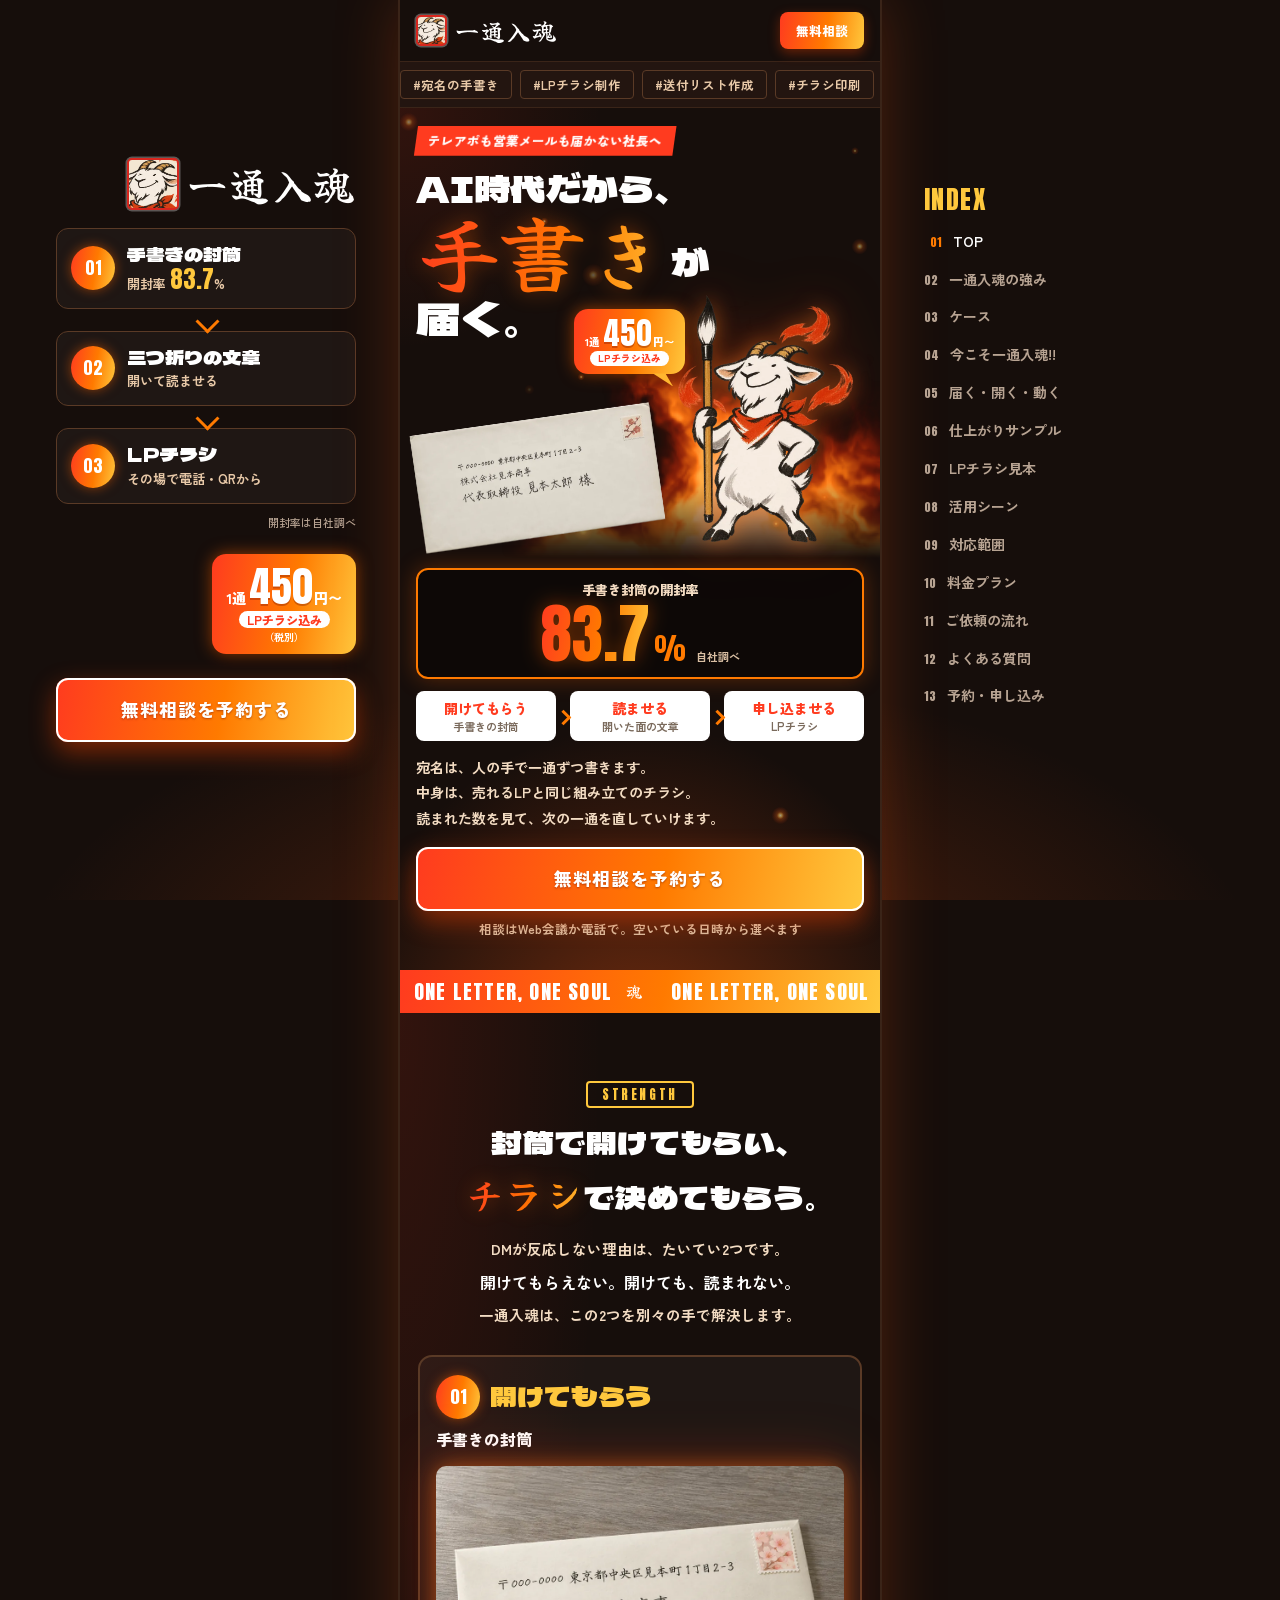
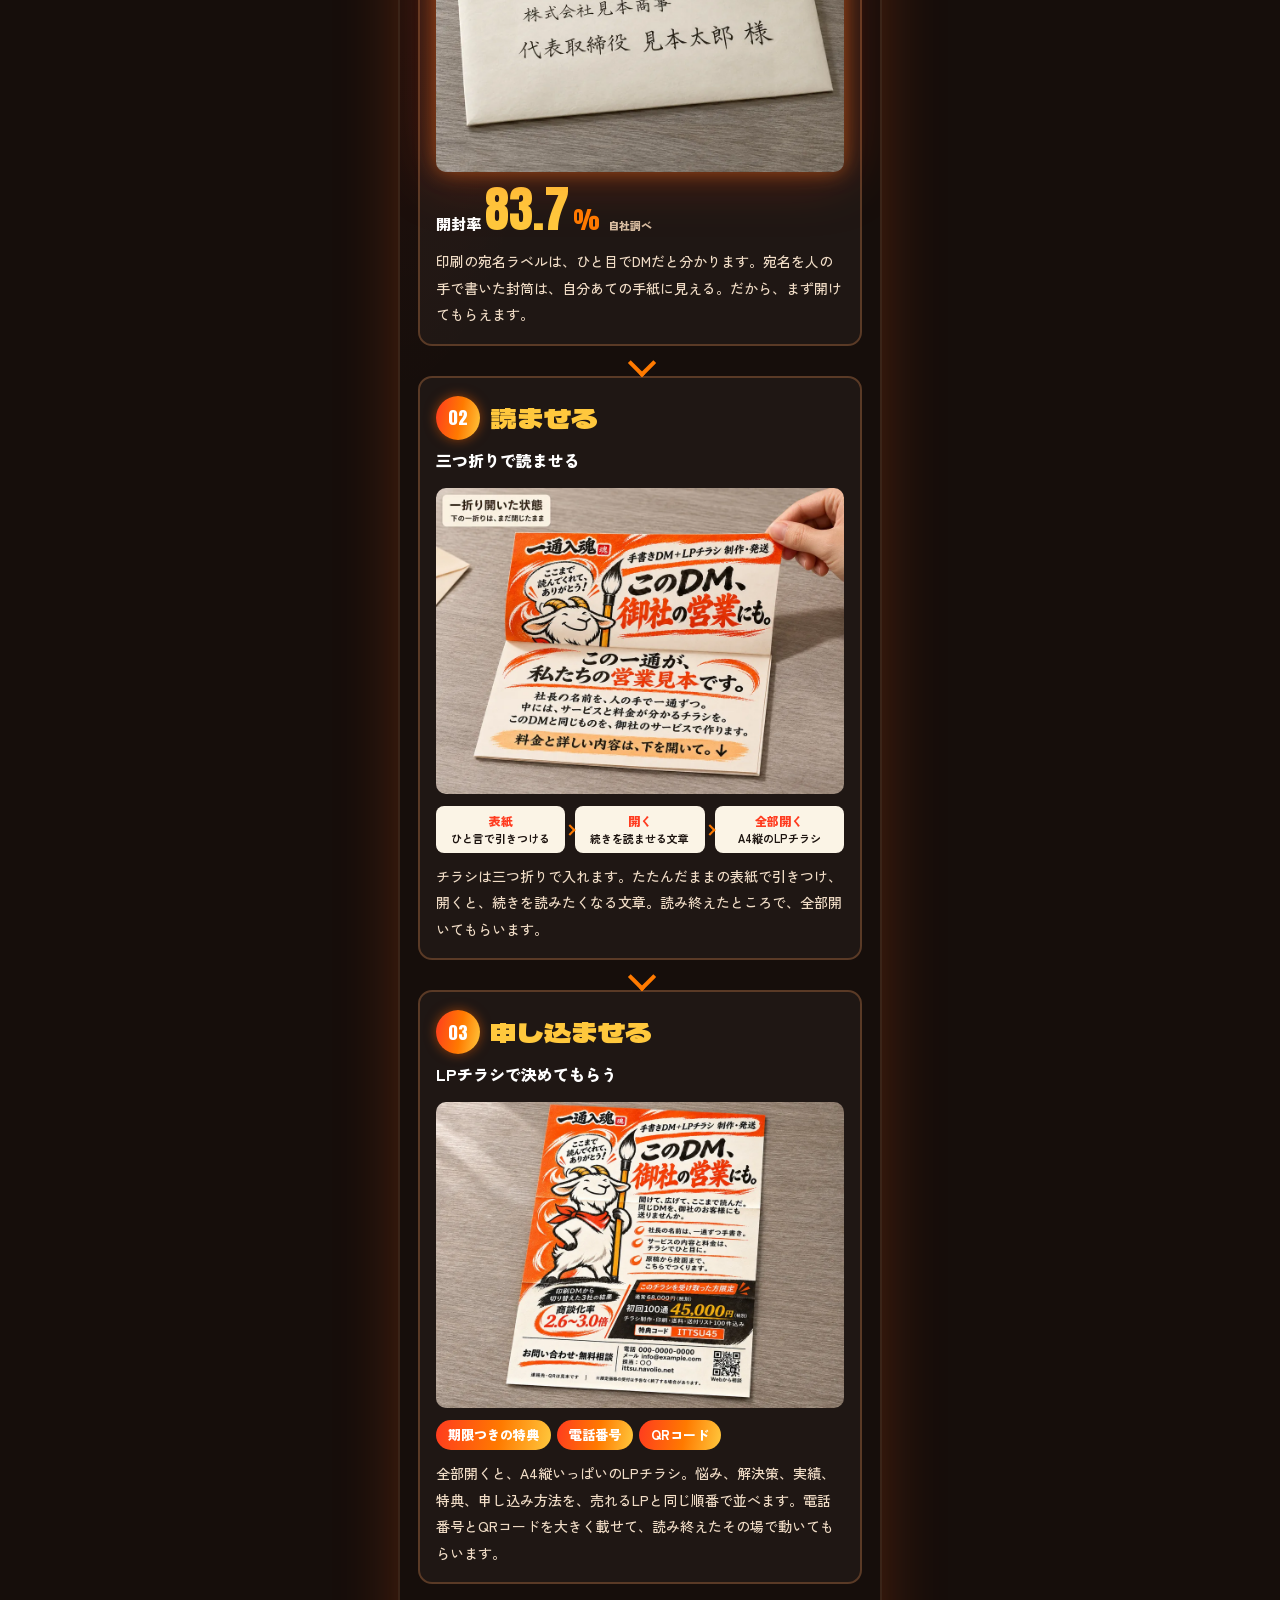
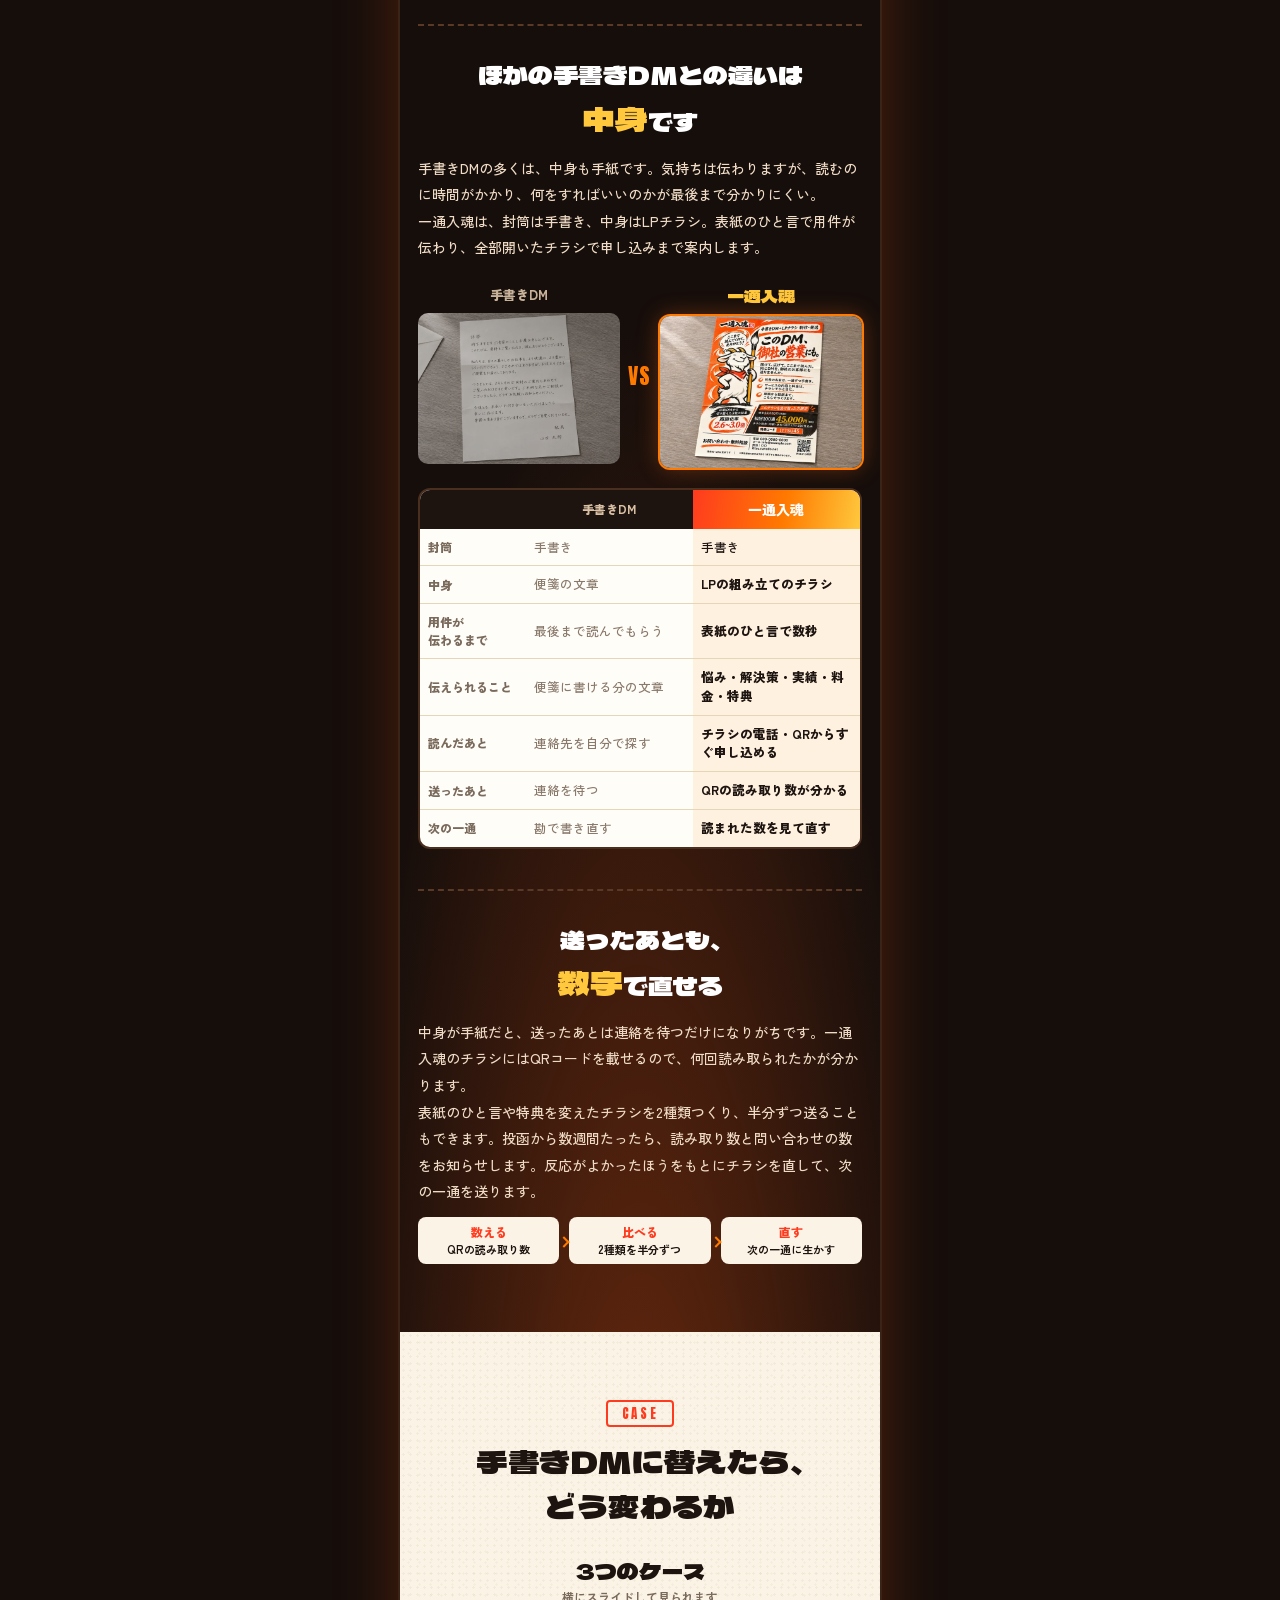
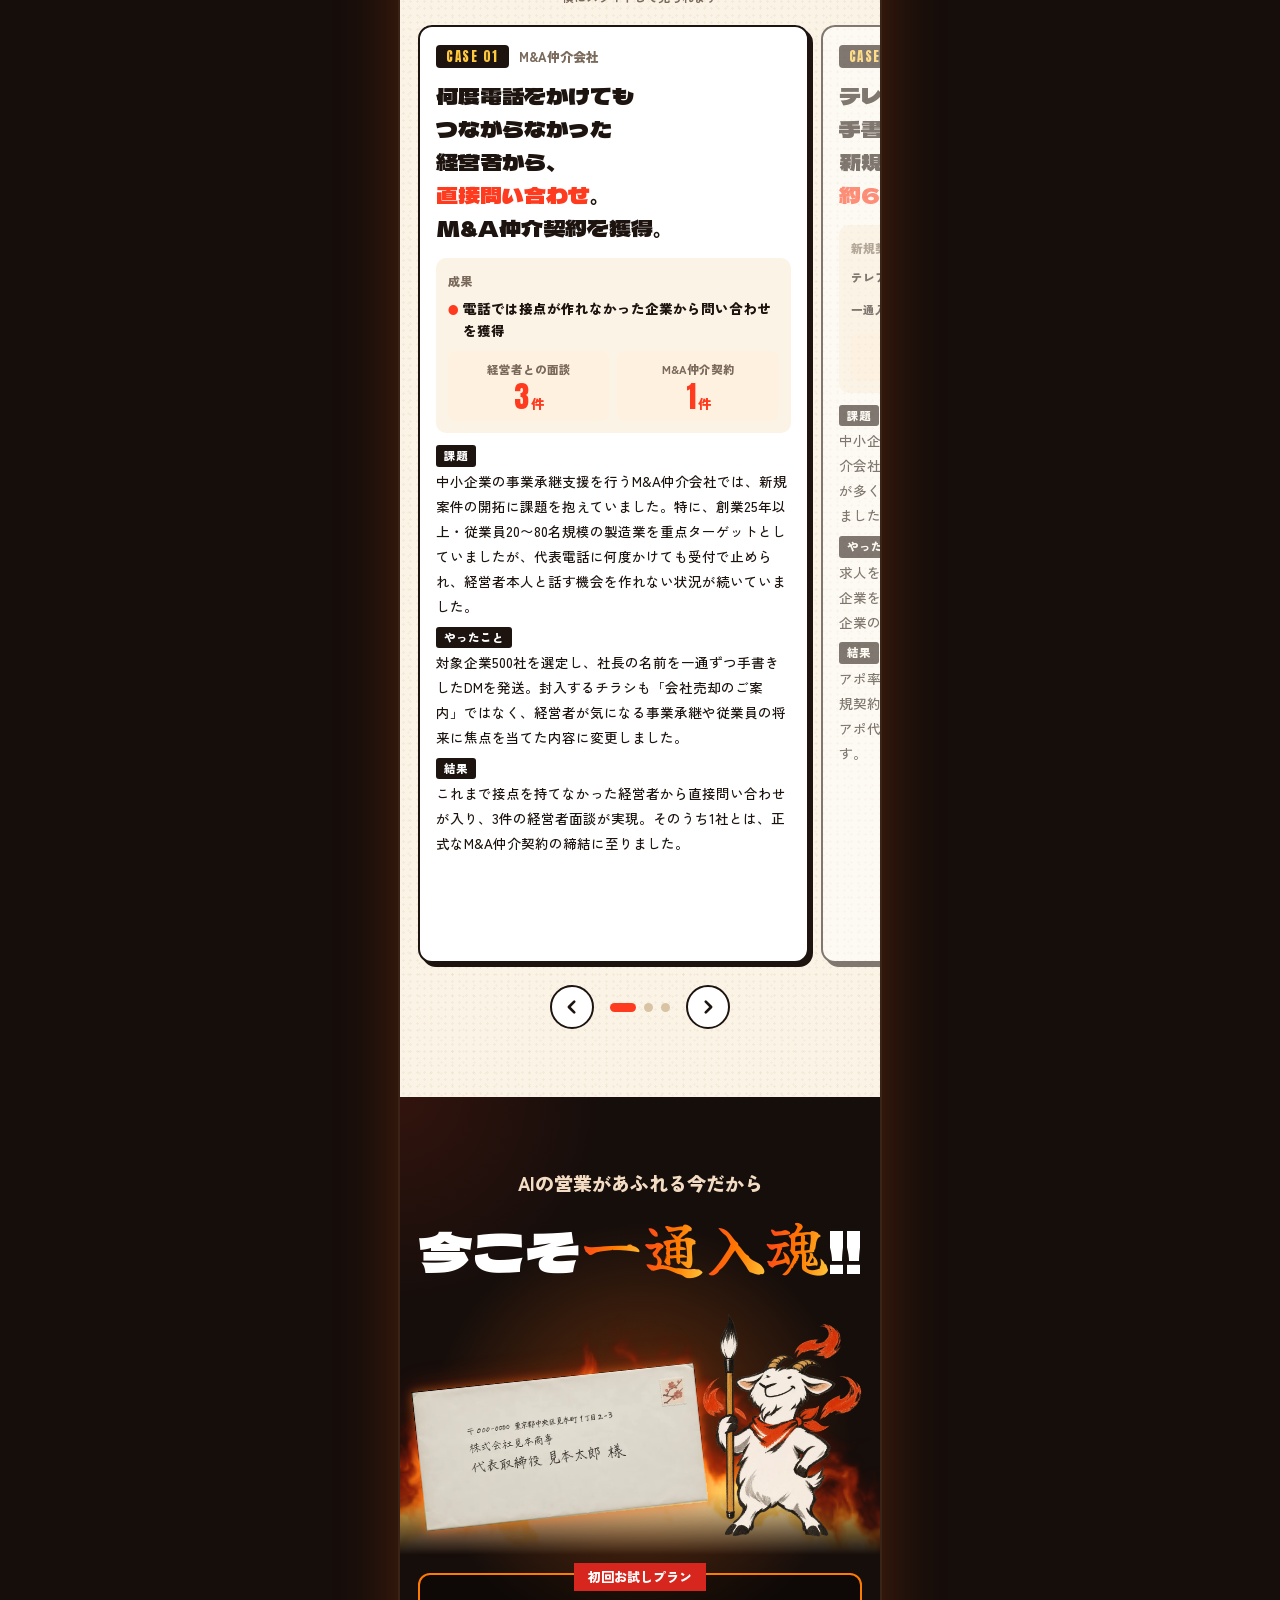
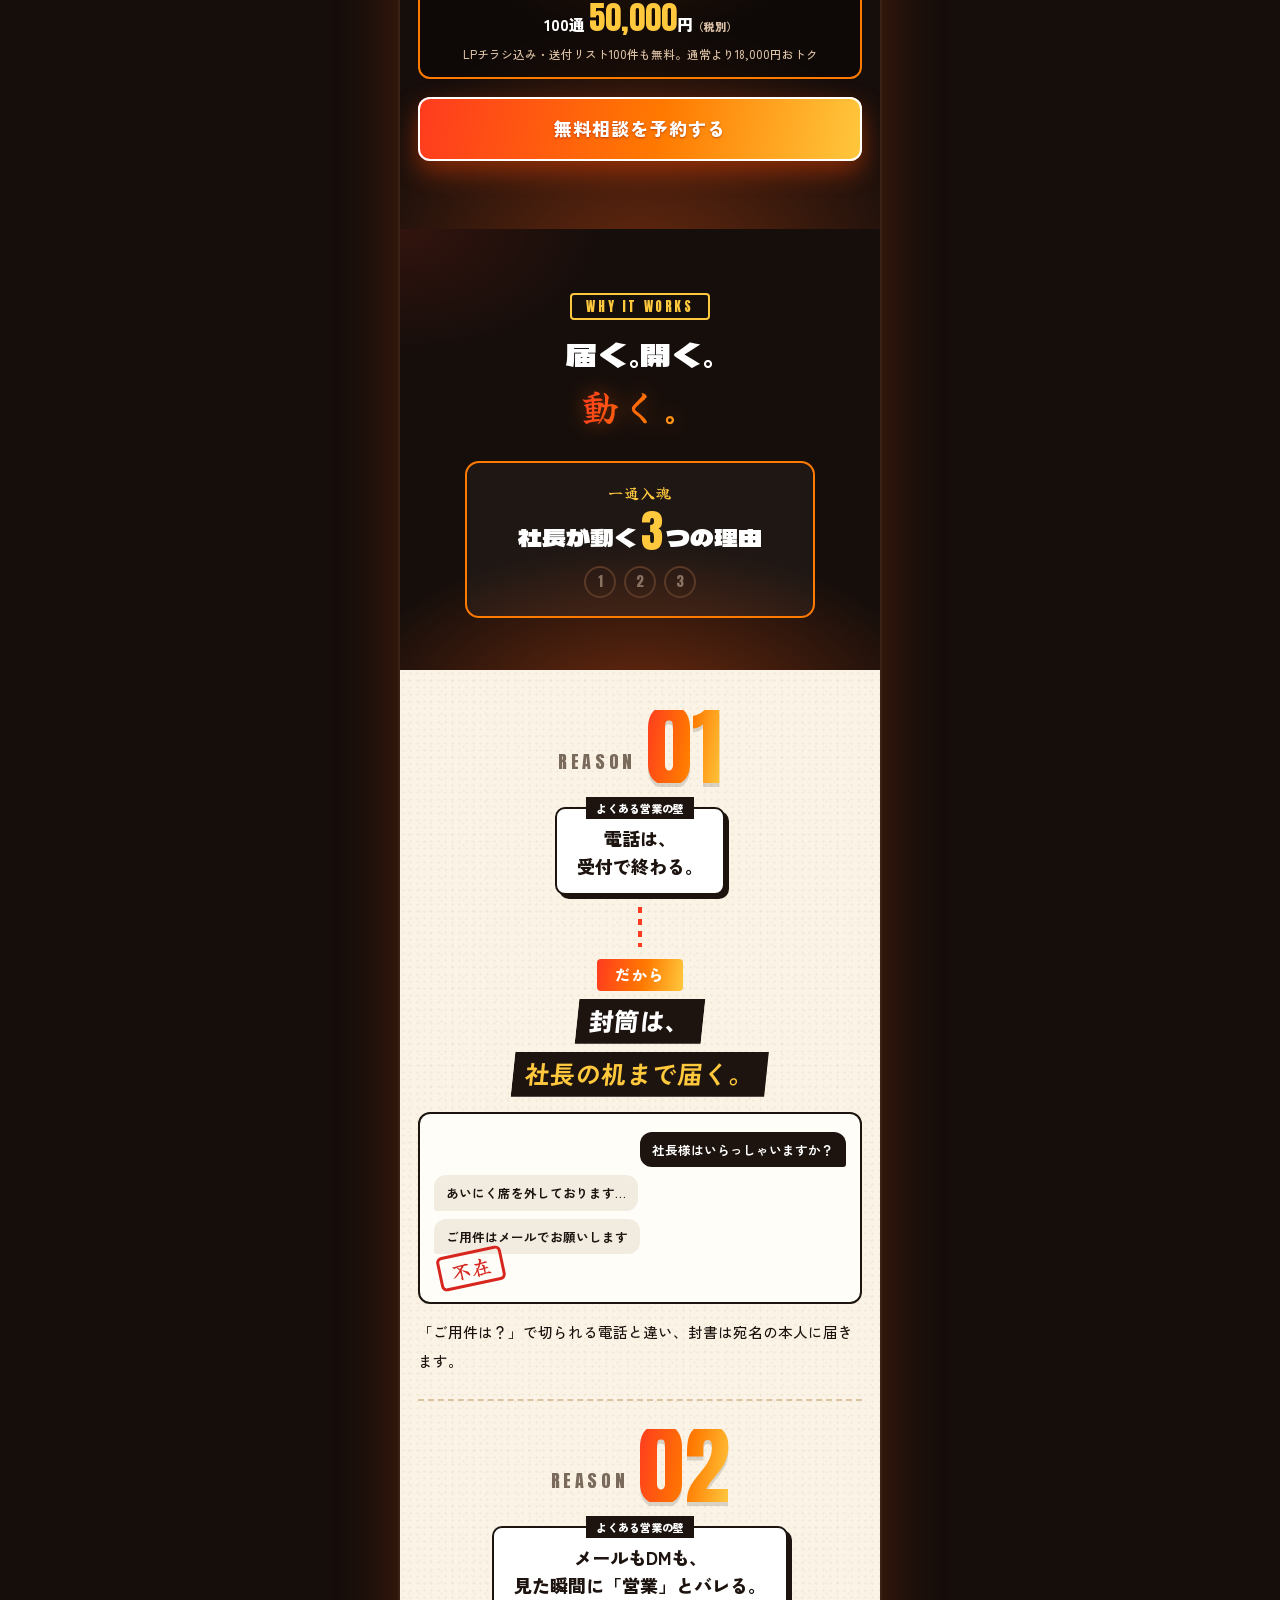
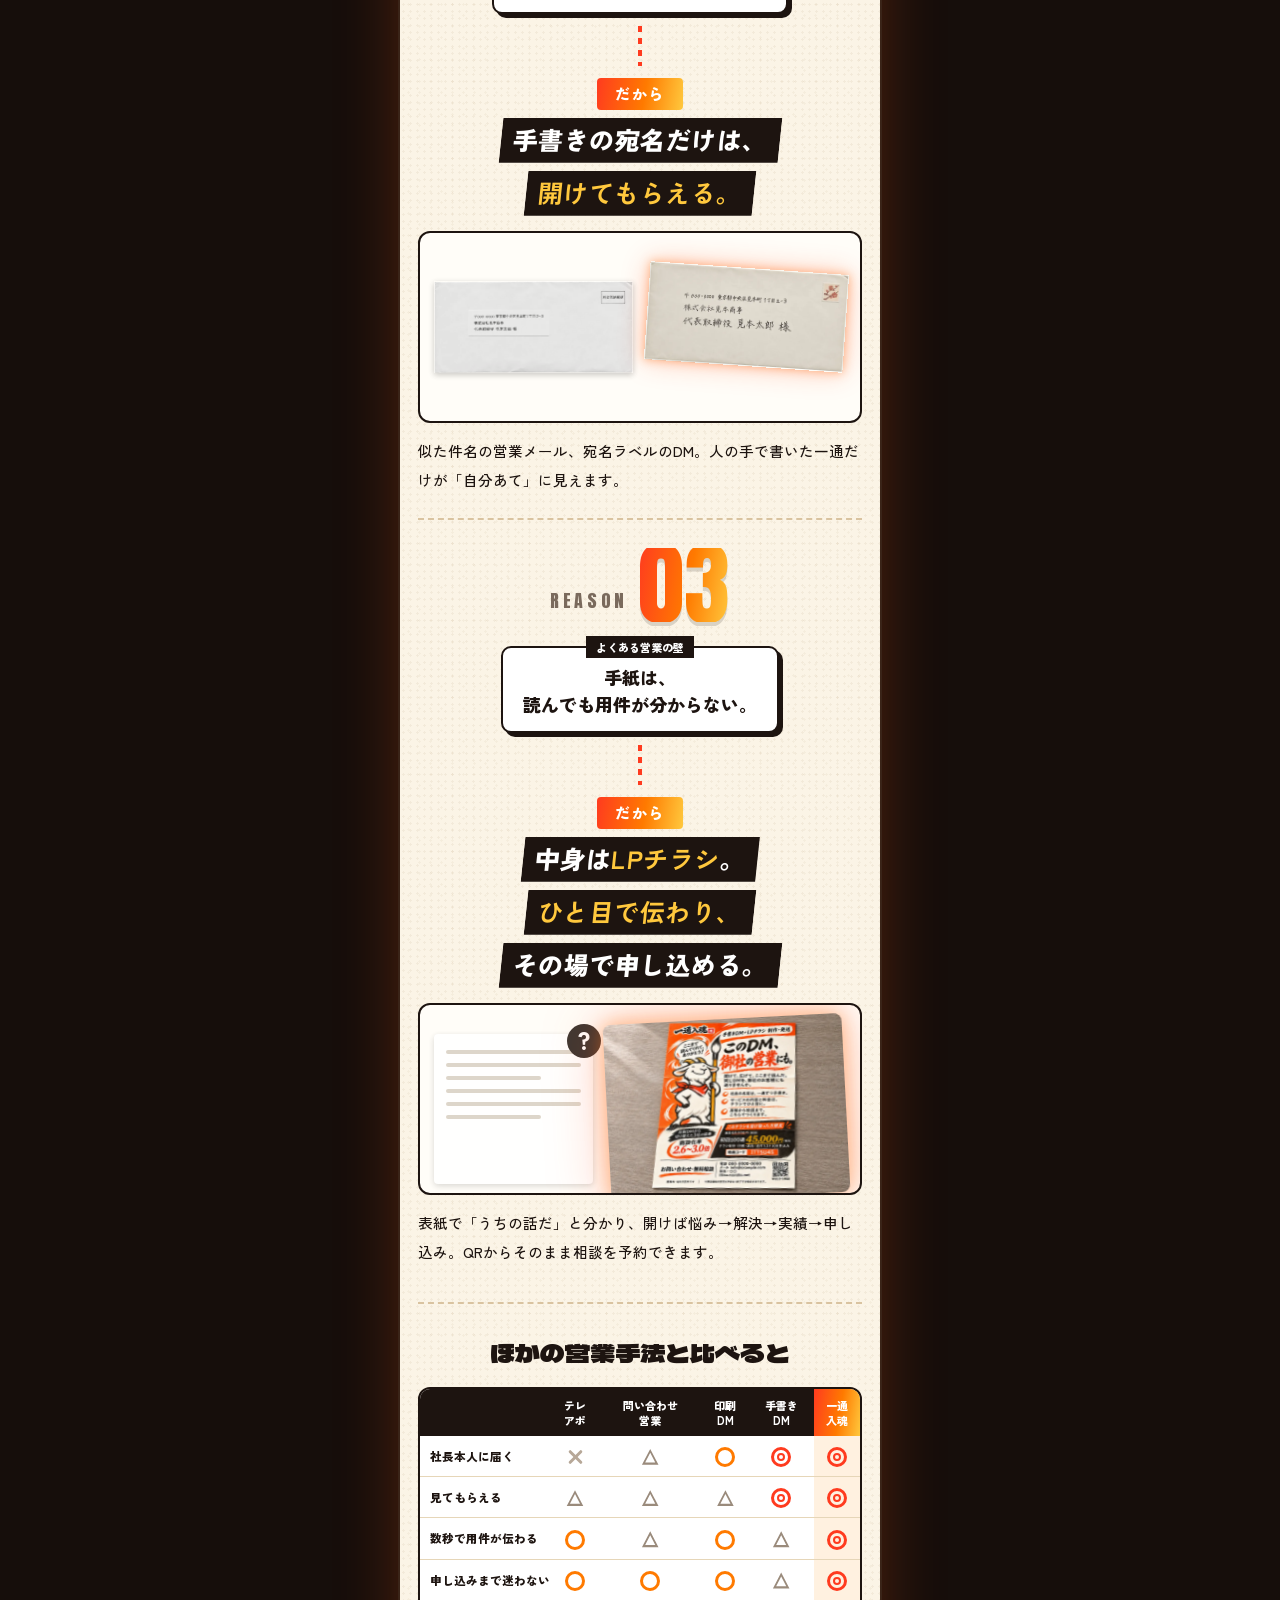
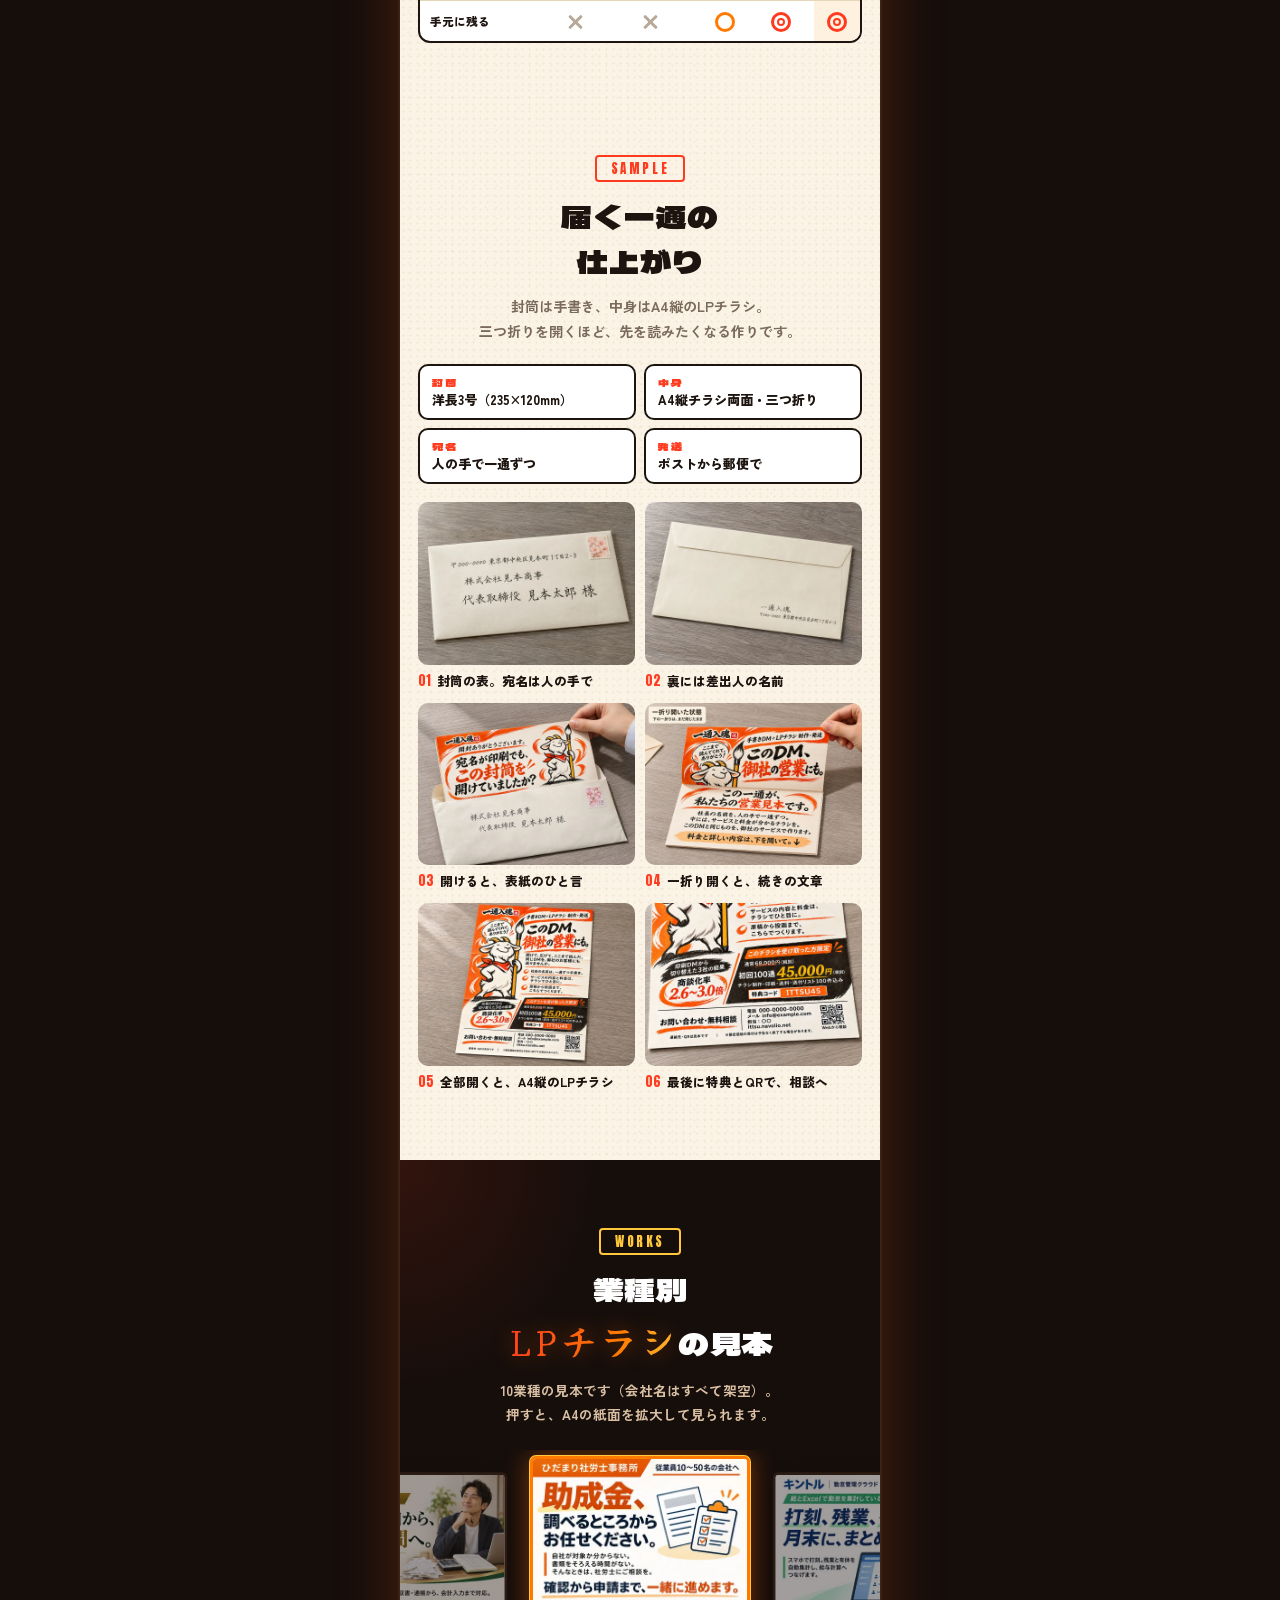
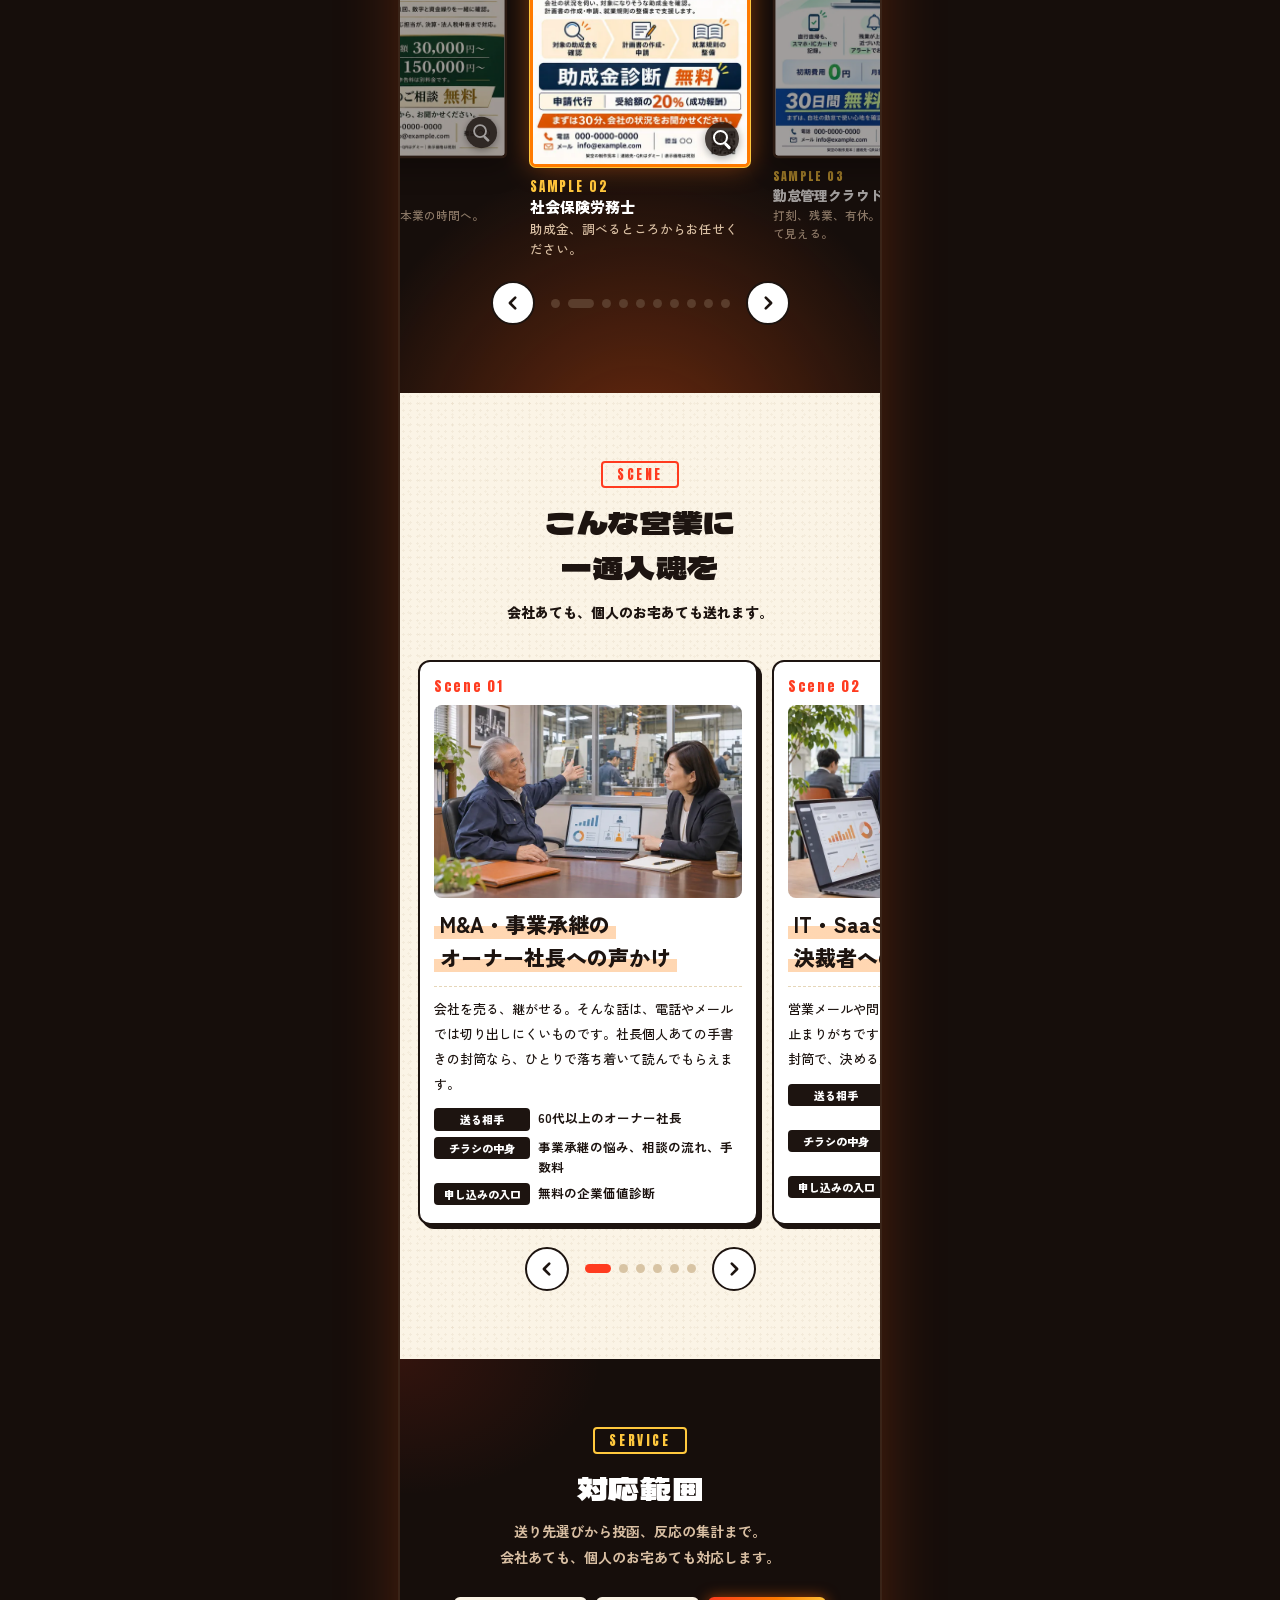
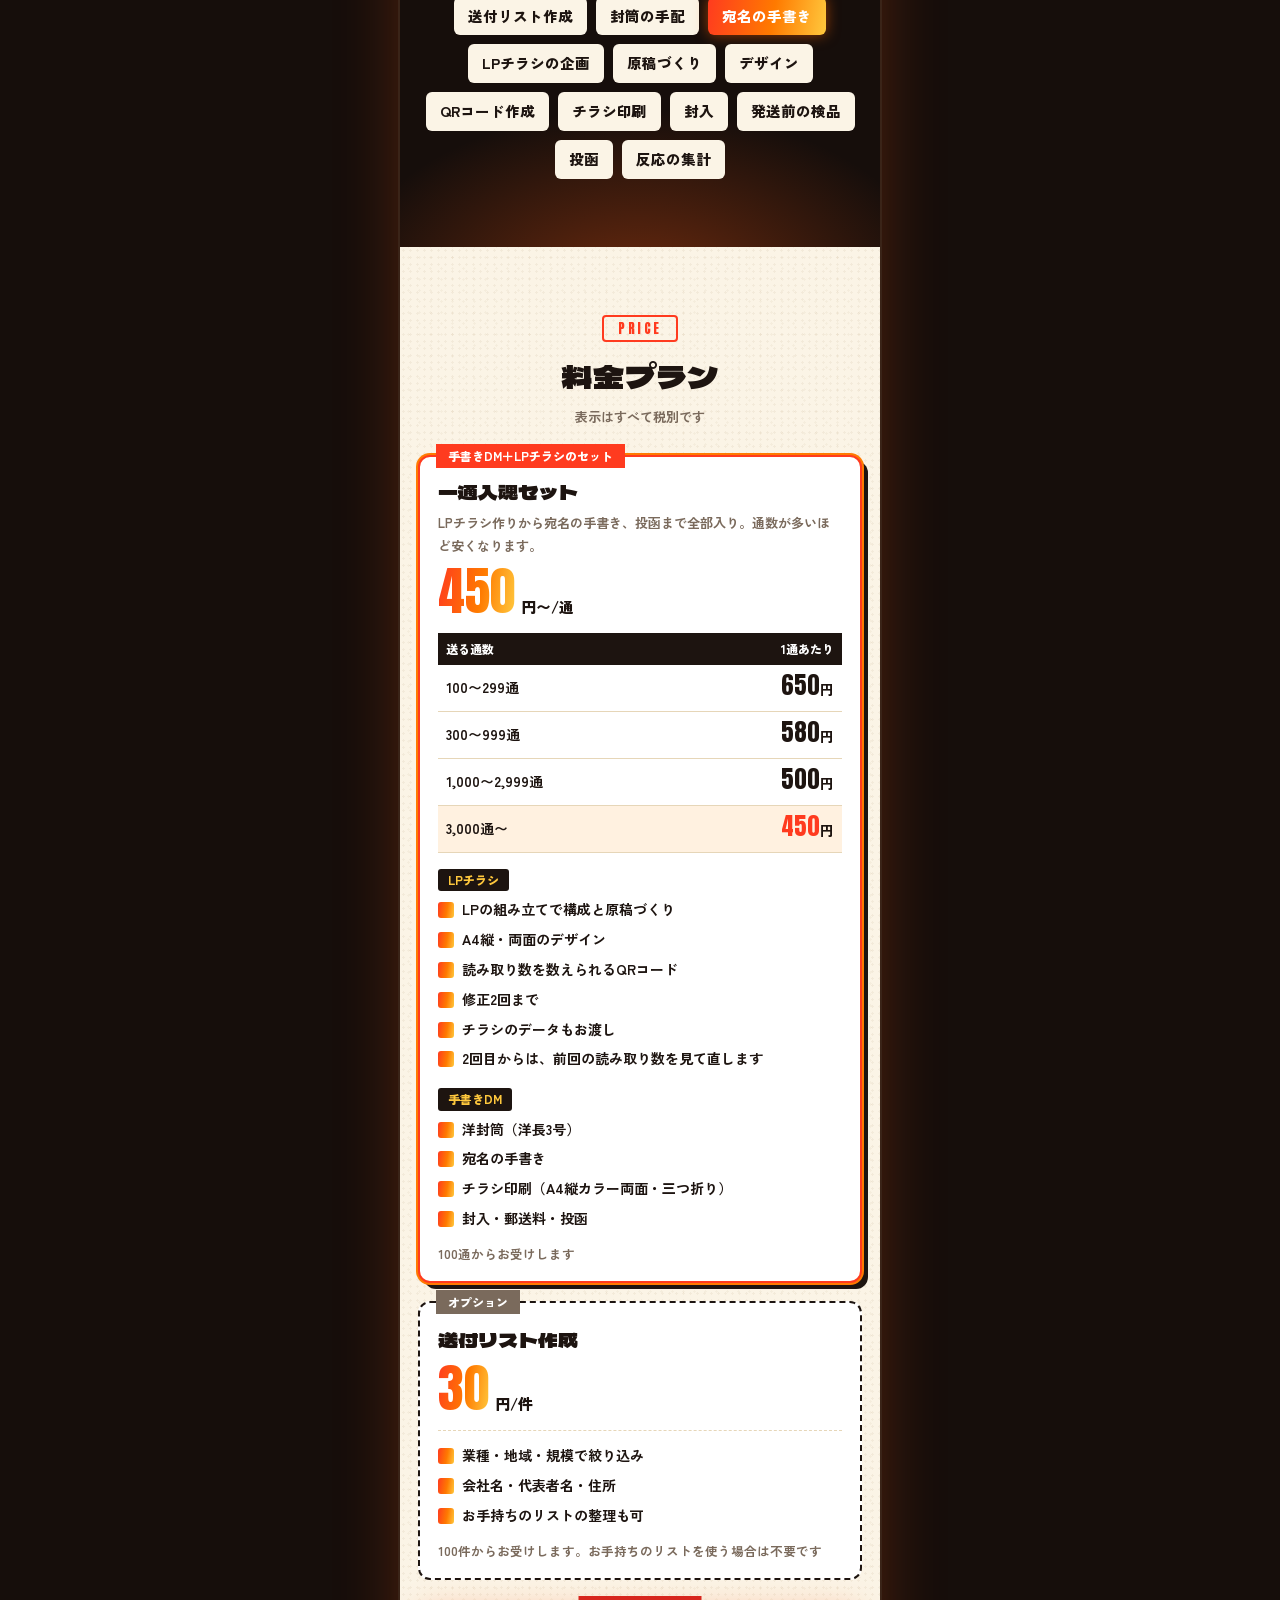
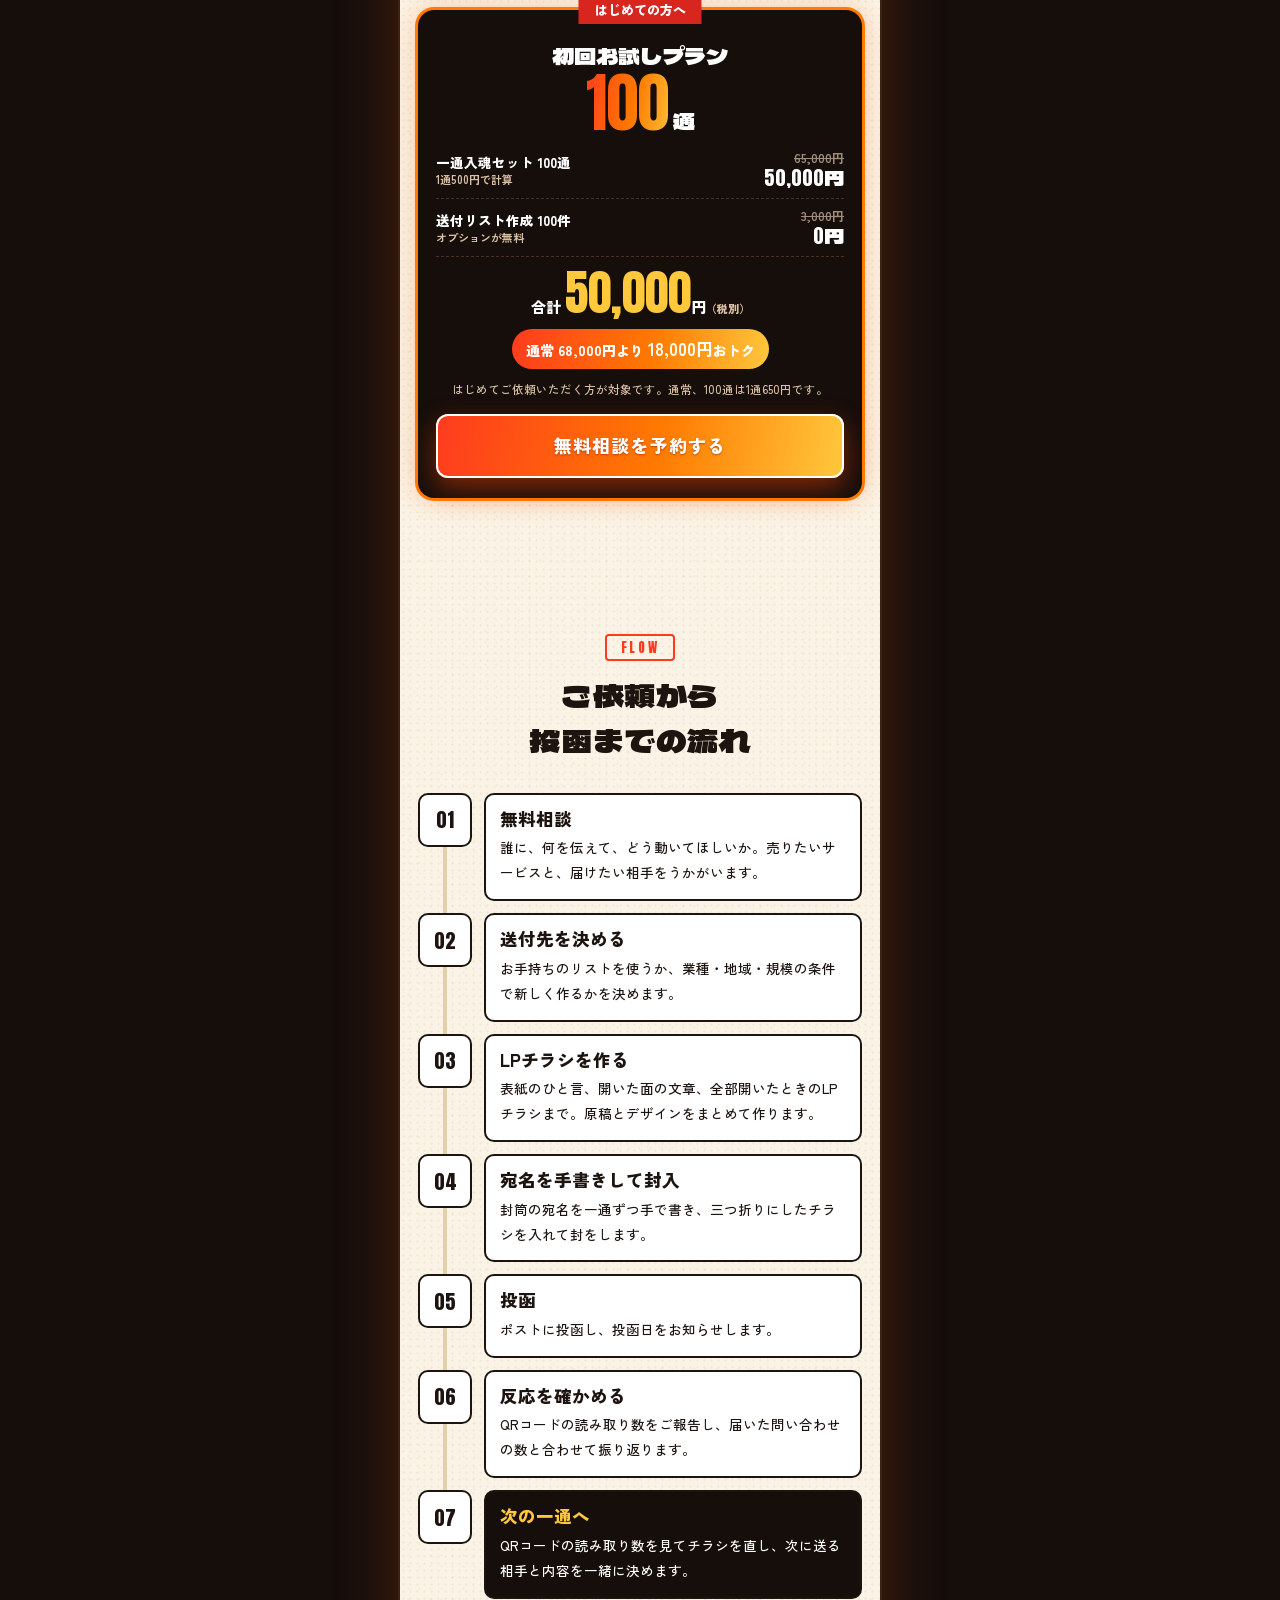
==== index.html @ 3e0f3a6c "理由の節を「届く。開く。動く。」の3つに組み直し（理由03にLPチラシを追加） Co-Authored-By: Claude Opus 5.5 <noreply@anthropic.com>" ====
<!DOCTYPE html>
<html lang="ja">
<head>
<meta charset="UTF-8">
<meta name="viewport" content="width=device-width, initial-scale=1, viewport-fit=cover">
<link rel="canonical" href="https://ittsu.navolio.net/">
<title>一通入魂｜宛名は手書き、中身はLPチラシ。手書きDM発送代行</title>
<meta name="description" content="封筒の宛名を人の手で一通ずつ書き、売れるLPと同じ組み立てのチラシを入れて投函まで代行します。手書き封筒の開封率83.7%（自社調べ）。LPチラシ込みで1通450円〜（税別、通数が多いほど安くなります）。初回お試し100通50,000円。">
<meta property="og:title" content="一通入魂｜AI時代だから、手書きが届く。">
<meta property="og:description" content="手書きの封筒で開けてもらい、LPチラシで読ませて、申し込みまで。手書きDMの発送を投函までまるごと代行します。">
<meta property="og:type" content="website">
<meta property="og:url" content="https://ittsu.navolio.net/">
<meta property="og:image" content="https://ittsu.navolio.net/assets/img/ogp.jpg">
<meta property="og:image:width" content="1200">
<meta property="og:image:height" content="630">
<meta property="og:site_name" content="一通入魂">
<meta property="og:locale" content="ja_JP">
<meta name="twitter:card" content="summary_large_image">
<meta name="theme-color" content="#160e0b">
<link rel="icon" href="favicon.ico" sizes="any">
<link rel="icon" type="image/png" href="assets/img/favicon-32.png">
<link rel="apple-touch-icon" href="assets/img/apple-touch-icon.png">
<link rel="preconnect" href="https://fonts.googleapis.com">
<link rel="preconnect" href="https://fonts.gstatic.com" crossorigin>
<link rel="preconnect" href="https://script.google.com">
<link rel="preconnect" href="https://script.googleusercontent.com">
<link rel="preload" href="assets/fonts/dela.woff2" as="font" type="font/woff2" crossorigin>
<link rel="preload" href="assets/fonts/yuji.woff2" as="font" type="font/woff2" crossorigin>
<link rel="preload" href="assets/fonts/anton.woff2" as="font" type="font/woff2" crossorigin>
<link rel="stylesheet" href="https://fonts.googleapis.com/css2?family=Zen+Kaku+Gothic+New:wght@500;700;900&display=swap">
<script>document.documentElement.classList.add('js')</script>
<link rel="stylesheet" href="assets/lp.css?v=34">
</head>
<body>
<div class="shell">

  <!-- PC左パネル：3段のしくみ -->
  <aside class="side side--l" aria-label="一通入魂のしくみ">
    <p class="logo logo--lg"><span class="logo__mark" aria-hidden="true"></span>一通入魂</p>
    <ol class="sflow">
      <li><b>01</b><span class="sflow__t">手書きの封筒</span><span class="sflow__d">開封率 <em>83.7</em>%</span></li>
      <li><b>02</b><span class="sflow__t">三つ折りの文章</span><span class="sflow__d">開いて読ませる</span></li>
      <li><b>03</b><span class="sflow__t">LPチラシ</span><span class="sflow__d">その場で電話・QRから</span></li>
    </ol>
    <p class="sflow__src">開封率は自社調べ</p>
    <div class="seal seal--side seal--bubble"><span class="seal__unit">1通</span><div class="seal__amount"><b>450</b><span class="seal__yen">円〜</span></div><em>LPチラシ込み</em><span class="seal__tax">（税別）</span></div>
    <a class="btn btn--fire" href="#contact" data-open="book">無料相談を予約する</a>
  </aside>

  <main class="lp" id="top">
    <!-- ヘッダー -->
    <header class="hd">
      <span class="logo"><span class="logo__mark" aria-hidden="true"></span>一通入魂</span>
      <a class="hd__cta" href="#contact" data-open="book">無料相談</a>
    </header>
    <div class="tags" aria-hidden="true"><div class="tags__track" data-tags="#宛名の手書き|#LPチラシ制作|#送付リスト作成|#チラシ印刷|#封入|#投函|#反応の集計"></div></div>

    <!-- FV -->
    <section class="fv dark" data-index="TOP" data-embers="16">
      <p class="fv__ribbon">テレアポも営業メールも届かない社長へ</p>
      <h1 class="fv__h1">
        <span class="l1">AI時代だから、</span>
        <span class="l2"><span class="brush fire-txt">手書き</span>が</span>
        <span class="l3">届く。</span>
      </h1>
      <div class="fv__stage">
        <div class="fire fire--fv" data-fx="fire" data-cx=".74" data-w=".40" data-h=".92" aria-hidden="true"></div>
        <div class="fv__env"><img class="ph ph--env" src="assets/img/env_hand.webp?v=3" alt="" width="800" height="395" fetchpriority="high"></div>
        <span class="char char--hero" data-fire><img src="assets/img/hitto.webp" alt="" width="600" height="900" fetchpriority="high"></span>
        <div class="seal seal--bubble"><span class="seal__unit">1通</span><div class="seal__amount"><b>450</b><span class="seal__yen">円〜</span></div><em>LPチラシ込み</em></div>
      </div>
      <p class="fv__rate"><span>手書き封筒の開封率</span><b>83.7</b><i>%</i><small>自社調べ</small></p>
      <ol class="fv__steps">
        <li><b>開けてもらう</b><span>手書きの封筒</span></li>
        <li><b>読ませる</b><span>開いた面の文章</span></li>
        <li><b>申し込ませる</b><span>LPチラシ</span></li>
      </ol>
      <p class="fv__desc">宛名は、人の手で一通ずつ書きます。<br>中身は、売れるLPと同じ組み立てのチラシ。<br>読まれた数を見て、次の一通を直していけます。</p>
      <div class="cta">
        <a class="btn btn--fire" href="#contact" data-open="book">無料相談を予約する</a>
        <small>相談はWeb会議か電話で。空いている日時から選べます</small>
      </div>
    </section>

    <div class="ticker" aria-hidden="true"><div class="ticker__track" data-ticker="ONE LETTER, ONE SOUL"></div></div>

    <!-- 強み -->
    <section class="sec str dark" id="strength" data-index="一通入魂の強み" data-embers="10">
      <div class="wrap">
        <p class="eyebrow rv">STRENGTH</p>
        <h2 class="h2 rv">封筒で開けてもらい、<br><span class="brush fire-txt q">チラシ</span>で決めてもらう。</h2>
        <p class="str__lead rv">DMが反応しない理由は、たいてい2つです。<br><b>開けてもらえない。開けても、読まれない。</b><br>一通入魂は、この2つを別々の手で解決します。</p>

        <ol class="st3">
          <li class="st3__i rv">
            <p class="st3__no"><b>01</b><span>開けてもらう</span></p>
            <h3 class="st3__h">手書きの封筒</h3>
            <div class="st3__img" data-fire><img class="ph ph--st" src="assets/img/sample_01_front.webp?v=20261115b" alt="宛名を一通ずつ手書きした封筒の表" width="960" height="720" loading="lazy" decoding="async"></div>
            <p class="st3__num">開封率<b>83.7</b><i>%</i><small>自社調べ</small></p>
            <p class="st3__txt">印刷の宛名ラベルは、ひと目でDMだと分かります。宛名を人の手で書いた封筒は、自分あての手紙に見える。だから、まず開けてもらえます。</p>
          </li>
          <li class="st3__i rv">
            <p class="st3__no"><b>02</b><span>読ませる</span></p>
            <h3 class="st3__h">三つ折りで読ませる</h3>
            <div class="st3__img"><img class="ph ph--st" src="assets/img/sample_04_cover.webp?v=20261115b" alt="上を一折り開き、下の一折りを閉じたままにした三つ折りチラシ" width="960" height="720" loading="lazy" decoding="async"></div>
            <ol class="fold">
              <li><b>表紙</b>ひと言で引きつける</li>
              <li><b>開く</b>続きを読ませる文章</li>
              <li><b>全部開く</b>A4縦のLPチラシ</li>
            </ol>
            <p class="st3__txt">チラシは三つ折りで入れます。たたんだままの表紙で引きつけ、開くと、続きを読みたくなる文章。読み終えたところで、全部開いてもらいます。</p>
          </li>
          <li class="st3__i rv">
            <p class="st3__no"><b>03</b><span>申し込ませる</span></p>
            <h3 class="st3__h">LPチラシで決めてもらう</h3>
            <div class="st3__img"><img class="ph ph--st" src="assets/img/sample_05_inside.webp?v=20261115b" alt="新しい一通入魂のLPチラシをA4縦に全部広げたところ" width="960" height="720" loading="lazy" decoding="async"></div>
            <ul class="chips"><li>期限つきの特典</li><li>電話番号</li><li>QRコード</li></ul>
            <p class="st3__txt">全部開くと、A4縦いっぱいのLPチラシ。悩み、解決策、実績、特典、申し込み方法を、売れるLPと同じ順番で並べます。電話番号とQRコードを大きく載せて、読み終えたその場で動いてもらいます。</p>
          </li>
        </ol>

        <div class="vsbox rv">
          <h3 class="vsbox__h">ほかの手書きDMとの違いは<br><span>中身</span>です</h3>
          <p class="vsbox__lead">手書きDMの多くは、中身も手紙です。気持ちは伝わりますが、読むのに時間がかかり、何をすればいいのかが最後まで分かりにくい。<br>一通入魂は、封筒は手書き、中身はLPチラシ。表紙のひと言で用件が伝わり、全部開いたチラシで申し込みまで案内します。</p>
          <div class="vs">
            <div class="vs__col">
              <p class="vs__ttl">手書きDM</p>
              <img class="ph ph--vs" src="assets/img/vs_letter.webp?v=20261115b" alt="文字中心の手書きの営業レター" width="640" height="480" loading="lazy" decoding="async">
            </div>
            <span class="vs__mark" aria-hidden="true">VS</span>
            <div class="vs__col vs__col--us">
              <p class="vs__ttl">一通入魂</p>
              <img class="ph ph--vs" src="assets/img/vs_flyer.webp?v=20261115b" alt="サービス・料金・問い合わせ先を載せた一通入魂のLPチラシ" width="640" height="480" loading="lazy" decoding="async">
            </div>
          </div>
          <div class="ltbl">
            <table>
              <thead><tr><th scope="col"></th><th scope="col">手書きDM</th><th scope="col" class="is-us">一通入魂</th></tr></thead>
              <tbody>
                <tr><th scope="row">封筒</th><td>手書き</td><td class="is-us">手書き</td></tr>
                <tr><th scope="row">中身</th><td>便箋の文章</td><td class="is-us"><b>LPの組み立てのチラシ</b></td></tr>
                <tr><th scope="row">用件が<br>伝わるまで</th><td>最後まで読んでもらう</td><td class="is-us"><b>表紙のひと言で数秒</b></td></tr>
                <tr><th scope="row">伝えられること</th><td>便箋に書ける分の文章</td><td class="is-us"><b>悩み・解決策・実績・料金・特典</b></td></tr>
                <tr><th scope="row">読んだあと</th><td>連絡先を自分で探す</td><td class="is-us"><b>チラシの電話・QRからすぐ申し込める</b></td></tr>
                <tr><th scope="row">送ったあと</th><td>連絡を待つ</td><td class="is-us"><b>QRの読み取り数が分かる</b></td></tr>
                <tr><th scope="row">次の一通</th><td>勘で書き直す</td><td class="is-us"><b>読まれた数を見て直す</b></td></tr>
              </tbody>
            </table>
          </div>
        </div>

        <div class="vsbox rv">
          <h3 class="vsbox__h">送ったあとも、<br><span>数字</span>で直せる</h3>
          <p class="vsbox__lead">中身が手紙だと、送ったあとは連絡を待つだけになりがちです。一通入魂のチラシにはQRコードを載せるので、何回読み取られたかが分かります。<br>表紙のひと言や特典を変えたチラシを2種類つくり、半分ずつ送ることもできます。投函から数週間たったら、読み取り数と問い合わせの数をお知らせします。反応がよかったほうをもとにチラシを直して、次の一通を送ります。</p>
          <ol class="fold">
            <li><b>数える</b>QRの読み取り数</li>
            <li><b>比べる</b>2種類を半分ずつ</li>
            <li><b>直す</b>次の一通に生かす</li>
          </ol>
        </div>
      </div>
    </section>

    <!-- 導入事例 -->
    <section class="sec case washi" id="case" data-index="ケース">
      <div class="wrap">
        <p class="eyebrow rv">CASE</p>
        <h2 class="h2 rv">手書きDMに替えたら、<br>どう変わるか</h2>
        <p class="case__swipe rv">3つのケース<span>横にスライドして見られます</span></p>
      </div>
      <div class="ccar rv" data-carousel="case">
        <div class="ccar__track" tabindex="0" aria-label="3つのケース">

        <article class="case__card">
          <p class="case__tag"><b>CASE 01</b>M&amp;A仲介会社</p>
          <h3 class="case__h">何度電話をかけても<br>つながらなかった<br>経営者から、<br><em>直接問い合わせ</em>。<br>M&amp;A仲介契約を獲得。</h3>
          <div class="cres">
            <p class="cbar__ttl">成果</p>
            <p class="cres__lead">電話では接点が作れなかった企業から問い合わせを獲得</p>
            <ul class="cres__nums">
              <li><span>経営者との面談</span><b>3<small>件</small></b></li>
              <li><span>M&amp;A仲介契約</span><b>1<small>件</small></b></li>
            </ul>
          </div>
          <dl class="case__dl">
            <div><dt>課題</dt><dd>中小企業の事業承継支援を行うM&amp;A仲介会社では、新規案件の開拓に課題を抱えていました。特に、創業25年以上・従業員20〜80名規模の製造業を重点ターゲットとしていましたが、代表電話に何度かけても受付で止められ、経営者本人と話す機会を作れない状況が続いていました。</dd></div>
            <div><dt>やったこと</dt><dd>対象企業500社を選定し、社長の名前を一通ずつ手書きしたDMを発送。封入するチラシも「会社売却のご案内」ではなく、経営者が気になる事業承継や従業員の将来に焦点を当てた内容に変更しました。</dd></div>
            <div><dt>結果</dt><dd>これまで接点を持てなかった経営者から直接問い合わせが入り、3件の経営者面談が実現。そのうち1社とは、正式なM&amp;A仲介契約の締結に至りました。</dd></div>
          </dl>
        </article>

        <article class="case__card">
          <p class="case__tag"><b>CASE 02</b>人材紹介会社</p>
          <h3 class="case__h">テレアポ代行から<br>手書きDMへ。<br>新規契約獲得費用を<br><em>約61％削減</em>。</h3>
          <div class="cbar cbar--yen">
            <p class="cbar__ttl">新規契約1件あたりの獲得費用</p>
            <div class="cbar__row"><span>テレアポ代行</span><i style="--v:100%"></i><b>200,000<small>円</small></b></div>
            <div class="cbar__row is-us"><span>一通入魂</span><i style="--v:38.7%"></i><b>77,333<small>円</small></b></div>
            <p class="cbar__cut">新規契約CPA<b>約61％削減</b></p>
          </div>
          <dl class="case__dl">
            <div><dt>課題</dt><dd>中小企業の求人開拓をテレアポ代行に任せていた人材紹介会社。アポイントは取れても契約まで進まないケースが多く、1契約あたり約20万円の営業費用が発生していました。</dd></div>
            <div><dt>やったこと</dt><dd>求人を継続掲載している企業の中から採用ニーズが強い企業を絞り込み、経営者宛ての手書きDMに切り替え。企業の採用課題に合わせたチラシを送付しました。</dd></div>
            <div><dt>結果</dt><dd>アポ率3％、商談からの成約率25％という条件では、新規契約1件あたりの獲得費用が約7.7万円に。従来のテレアポ代行の想定費用と比較すると約61％の削減となります。</dd></div>
          </dl>
        </article>

        <article class="case__card">
          <p class="case__tag"><b>CASE 03</b>医療機器販売会社</p>
          <h3 class="case__h">印刷DMから<br>手書きDMへ変更。<br>同じ300通で反響率<em>3倍</em>、<br>受注2件を獲得。</h3>
          <div class="cbar">
            <p class="cbar__ttl">反響率</p>
            <div class="cbar__row"><span>印刷DM</span><i style="--v:33.3%"></i><b>1.0%</b></div>
            <div class="cbar__row is-us"><span>手書きDM</span><i style="--v:100%"></i><b>3.0%</b></div>
          </div>
          <table class="ctbl">
            <thead><tr><th scope="col"></th><th scope="col">印刷DM</th><th scope="col" class="is-us">手書きDM</th></tr></thead>
            <tbody>
              <tr><th scope="row">反響率</th><td>1.0%</td><td class="is-us"><b>3.0%</b><small>3倍</small></td></tr>
              <tr><th scope="row">問い合わせ数</th><td>3件</td><td class="is-us"><b>9件</b></td></tr>
              <tr><th scope="row">新規受注</th><td>0件</td><td class="is-us"><b>2件</b></td></tr>
            </tbody>
          </table>
          <dl class="case__dl">
            <div><dt>課題</dt><dd>歯科医院向けに医療機器を販売する企業では、新規取引先を増やすため、製品案内を印刷したDMを定期的に発送していました。しかし、300院に送っても問い合わせはわずか3件。製品の性能や価格には自信があったものの、実際の製品デモや商談につながらず、費用に見合う成果が得られていませんでした。</dd></div>
            <div><dt>やったこと</dt><dd>従来の印刷DMを見直し、院長の名前を一通ずつ手書きした封筒へ変更。さらに、製品カタログをそのまま送るのではなく、診療現場での具体的な活用場面や導入メリットが伝わるチラシを制作しました。</dd></div>
            <div><dt>結果</dt><dd>同じ300通の発送で問い合わせは3件から9件に増加。製品デモや見積もりの機会も増え、最終的に2件の新規受注を獲得しました。</dd></div>
          </dl>
        </article>

        </div>
        <div class="vcar__nav">
          <button class="arrow" type="button" data-dir="-1" aria-label="前の事例"><svg viewBox="0 0 18 18"><path d="M11.5 3L5.5 9l6 6" fill="none" stroke="currentColor" stroke-width="3" stroke-linecap="round" stroke-linejoin="round"/></svg></button>
          <div class="dots" role="tablist" aria-label="事例を選ぶ"></div>
          <button class="arrow" type="button" data-dir="1" aria-label="次の事例"><svg viewBox="0 0 18 18"><path d="M6.5 3l6 6-6 6" fill="none" stroke="currentColor" stroke-width="3" stroke-linecap="round" stroke-linejoin="round"/></svg></button>
        </div>
      </div>
    </section>

    <!-- 中間CTA -->
    <section class="sec must dark" id="cta" data-index="今こそ一通入魂!!" data-embers="18">
      <div class="must__glow" aria-hidden="true"></div>
      <div class="wrap">
        <p class="must__lead rv">AIの営業があふれる今だから</p>
        <p class="must__big" data-split-io>今こそ<span class="hot">一通入魂</span>!!</p>
        <div class="must__stage">
          <div class="fire fire--must" data-fx="fire" data-cx=".5" data-w=".56" data-h=".95" aria-hidden="true"></div>
          <div class="must__env" data-fire><img class="ph ph--env" src="assets/img/env_hand.webp?v=3" alt="" width="800" height="395" loading="lazy" decoding="async"></div>
          <span class="char char--must rv"><img src="assets/img/hitto.webp" alt="" width="600" height="900" loading="lazy" decoding="async"></span>
        </div>
        <div class="deal rv">
          <p class="deal__ttl">初回お試しプラン</p>
          <p class="deal__row">100通 <b>50,000</b>円<small>（税別）</small></p>
          <p class="deal__term">LPチラシ込み・送付リスト100件も無料。通常より18,000円おトク</p>
        </div>
        <div class="cta">
          <a class="btn btn--fire" href="#contact" data-open="book">無料相談を予約する</a>
        </div>
      </div>
    </section>

    <!-- 理由の見出し -->
    <section class="whyhead dark" id="reason" data-index="届く・開く・動く" data-embers="10">
      <div class="wrap">
        <p class="eyebrow rv">WHY IT WORKS</p>
        <h2 class="h2 rv">届く。開く。<br><span class="brush fire-txt q">動く。</span></h2>
        <div class="five rv">
          <span class="logo logo--in">一通入魂</span>
          <p>社長が動く<strong>3</strong>つの理由</p>
          <div class="five__list" aria-hidden="true"><span>1</span><span>2</span><span>3</span></div>
        </div>
      </div>
    </section>

    <!-- 3つの理由 -->
    <section class="reasons washi">
      <div class="wrap">

        <article class="reason" data-reason="0">
          <p class="reason__no rv"><small>REASON</small><b>01</b></p>
          <p class="reason__wall rv">電話は、<br>受付で終わる。</p>
          <span class="reason__arrow" aria-hidden="true"></span>
          <h3 class="bars reason__gain rv"><span class="so">だから</span><span class="bar">封筒は、</span><span class="bar"><b>社長の机まで届く。</b></span></h3>
          <div class="koma k2 rv" aria-hidden="true">
            <div class="call">
              <p class="call__b call__b--me">社長様はいらっしゃいますか？</p>
              <p class="call__b">あいにく席を外しております…</p>
              <p class="call__b">ご用件はメールでお願いします</p>
            </div>
            <span class="hanko">不在</span>
          </div>
          <p class="reason__body rv">「ご用件は？」で切られる電話と違い、封書は宛名の本人に届きます。</p>
        </article>

        <article class="reason" data-reason="1">
          <p class="reason__no rv"><small>REASON</small><b>02</b></p>
          <p class="reason__wall rv">メールもDMも、<br>見た瞬間に「営業」とバレる。</p>
          <span class="reason__arrow" aria-hidden="true"></span>
          <h3 class="bars reason__gain rv"><span class="so">だから</span><span class="bar">手書きの宛名だけは、</span><span class="bar"><b>開けてもらえる。</b></span></h3>
          <div class="koma k3 rv" aria-hidden="true">
            <div class="envs">
              <img class="ph ph--env2" src="assets/img/env_label.webp?v=3" alt="" width="800" height="370" loading="lazy" decoding="async">
              <div class="k3__pick" data-fire><img class="ph ph--env2" src="assets/img/env_hand.webp?v=3" alt="" width="800" height="395" loading="lazy" decoding="async"></div>
            </div>
          </div>
          <p class="reason__body rv">似た件名の営業メール、宛名ラベルのDM。人の手で書いた一通だけが「自分あて」に見えます。</p>
        </article>

        <article class="reason" data-reason="2">
          <p class="reason__no rv"><small>REASON</small><b>03</b></p>
          <p class="reason__wall rv">手紙は、<br>読んでも用件が分からない。</p>
          <span class="reason__arrow" aria-hidden="true"></span>
          <h3 class="bars reason__gain rv"><span class="so">だから</span><span class="bar">中身は<b>LPチラシ</b>。</span><span class="bar"><b>ひと目で伝わり、</b></span><span class="bar">その場で申し込める。</span></h3>
          <div class="koma k4 rv" aria-hidden="true">
            <div class="k4__letter"><i></i><i></i><i></i><i></i><i></i><i></i><span>？</span></div>
            <div class="k4__flyer" data-fire><img class="ph" src="assets/img/sample_05_inside.webp?v=20261115b" alt="" width="960" height="720" loading="lazy" decoding="async"></div>
          </div>
          <p class="reason__body rv">表紙で「うちの話だ」と分かり、開けば悩み→解決→実績→申し込み。QRからそのまま相談を予約できます。</p>
        </article>

        <div class="cmpbox cmpbox--washi rv">
          <h3 class="vsbox__h">ほかの営業手法と比べると</h3>
          <div class="cmp">
            <table>
              <thead><tr><th scope="col"></th><th scope="col">テレ<br>アポ</th><th scope="col">問い合わせ<br>営業</th><th scope="col">印刷<br>DM</th><th scope="col">手書き<br>DM</th><th scope="col" class="is-us">一通<br>入魂</th></tr></thead>
              <tbody>
                <tr><th scope="row">社長本人に届く</th><td><i class="mk mk--x"><span>×</span></i></td><td><i class="mk mk--tri"><span>△</span></i></td><td><i class="mk mk--o"><span>○</span></i></td><td><i class="mk mk--dbl"><span>◎</span></i></td><td class="is-us"><i class="mk mk--dbl"><span>◎</span></i></td></tr>
                <tr><th scope="row">見てもらえる</th><td><i class="mk mk--tri"><span>△</span></i></td><td><i class="mk mk--tri"><span>△</span></i></td><td><i class="mk mk--tri"><span>△</span></i></td><td><i class="mk mk--dbl"><span>◎</span></i></td><td class="is-us"><i class="mk mk--dbl"><span>◎</span></i></td></tr>
                <tr><th scope="row">数秒で用件が伝わる</th><td><i class="mk mk--o"><span>○</span></i></td><td><i class="mk mk--tri"><span>△</span></i></td><td><i class="mk mk--o"><span>○</span></i></td><td><i class="mk mk--tri"><span>△</span></i></td><td class="is-us"><i class="mk mk--dbl"><span>◎</span></i></td></tr>
                <tr><th scope="row">申し込みまで迷わない</th><td><i class="mk mk--o"><span>○</span></i></td><td><i class="mk mk--o"><span>○</span></i></td><td><i class="mk mk--o"><span>○</span></i></td><td><i class="mk mk--tri"><span>△</span></i></td><td class="is-us"><i class="mk mk--dbl"><span>◎</span></i></td></tr>
                <tr><th scope="row">手元に残る</th><td><i class="mk mk--x"><span>×</span></i></td><td><i class="mk mk--x"><span>×</span></i></td><td><i class="mk mk--o"><span>○</span></i></td><td><i class="mk mk--dbl"><span>◎</span></i></td><td class="is-us"><i class="mk mk--dbl"><span>◎</span></i></td></tr>
              </tbody>
            </table>
          </div>
        </div>

      </div>
    </section>

    <!-- 仕上がりサンプル -->
    <section class="sec sample washi" id="sample" data-index="仕上がりサンプル">
      <div class="wrap">
        <p class="eyebrow rv">SAMPLE</p>
        <h2 class="h2 rv">届く一通の<br>仕上がり</h2>
        <p class="sample__sub rv">封筒は手書き、中身はA4縦のLPチラシ。<br>三つ折りを開くほど、先を読みたくなる作りです。</p>
        <ul class="spec rv">
          <li><b>封筒</b>洋長3号（235×120mm）</li>
          <li><b>中身</b>A4縦チラシ両面・三つ折り</li>
          <li><b>宛名</b>人の手で一通ずつ</li>
          <li><b>発送</b>ポストから郵便で</li>
        </ul>
        <ol class="shots">
          <li class="shot rv"><img class="ph ph--shot" src="assets/img/sample_01_front.webp?v=20261115b" alt="宛名を一通ずつ手書きした封筒の表" width="960" height="720" loading="lazy" decoding="async"><p><b>01</b>封筒の表。宛名は人の手で</p></li>
          <li class="shot rv"><img class="ph ph--shot" src="assets/img/sample_02_back.webp?v=20261115b" alt="手書きの差出人名がある封筒の裏" width="960" height="720" loading="lazy" decoding="async"><p><b>02</b>裏には差出人の名前</p></li>
          <li class="shot rv"><img class="ph ph--shot" src="assets/img/sample_03_open.webp?v=20261115b" alt="新しい一通入魂のチラシを封筒から取り出したところ" width="960" height="720" loading="lazy" decoding="async"><p><b>03</b>開けると、表紙のひと言</p></li>
          <li class="shot rv"><img class="ph ph--shot" src="assets/img/sample_04_cover.webp?v=20261115b" alt="上を一折り開き、下の一折りを閉じたままにした三つ折りチラシ" width="960" height="720" loading="lazy" decoding="async"><p><b>04</b>一折り開くと、続きの文章</p></li>
          <li class="shot rv"><img class="ph ph--shot" src="assets/img/sample_05_inside.webp?v=20261115b" alt="新しい一通入魂のLPチラシをA4縦に全部広げたところ" width="960" height="720" loading="lazy" decoding="async"><p><b>05</b>全部開くと、A4縦のLPチラシ</p></li>
          <li class="shot rv"><img class="ph ph--shot" src="assets/img/sample_06_close.webp?v=20261115b" alt="チラシ下段の特典・特典コードと電話・メール・QRの問い合わせ先" width="960" height="720" loading="lazy" decoding="async"><p><b>06</b>最後に特典とQRで、相談へ</p></li>
        </ol>
      </div>
    </section>

    <!-- LPチラシ見本 -->
    <section class="sec works dark" id="works" data-index="LPチラシ見本" data-embers="8">
      <div class="wrap">
        <p class="eyebrow rv">WORKS</p>
        <h2 class="h2 rv">業種別<br><span class="brush fire-txt q">LPチラシ</span>の見本</h2>
        <p class="works__sub rv">10業種の見本です（会社名はすべて架空）。<br>押すと、A4の紙面を拡大して見られます。</p>
      </div>
      <div class="wcar" data-carousel="works">
        <div class="wcar__track" tabindex="0" aria-label="LPチラシの見本" id="worksTrack"></div>
        <div class="vcar__nav">
          <button class="arrow" type="button" data-dir="-1" aria-label="前の見本"><svg viewBox="0 0 18 18"><path d="M11.5 3L5.5 9l6 6" fill="none" stroke="currentColor" stroke-width="3" stroke-linecap="round" stroke-linejoin="round"/></svg></button>
          <div class="dots" role="tablist" aria-label="見本を選ぶ"></div>
          <button class="arrow" type="button" data-dir="1" aria-label="次の見本"><svg viewBox="0 0 18 18"><path d="M6.5 3l6 6-6 6" fill="none" stroke="currentColor" stroke-width="3" stroke-linecap="round" stroke-linejoin="round"/></svg></button>
        </div>
      </div>
    </section>

    <!-- 活用シーン -->
    <section class="sec scene washi" id="scene" data-index="活用シーン">
      <div class="wrap">
        <p class="eyebrow rv">SCENE</p>
        <h2 class="h2 rv">こんな営業に<br>一通入魂を</h2>
        <p class="scene__sub rv">会社あても、個人のお宅あても送れます。</p>
      </div>
      <div class="vcar" data-carousel="scene">
        <div class="vcar__track" tabindex="0" aria-label="活用シーン">
          <article class="vcard"><p class="vcard__no">Scene 01</p><div class="vcard__img"><img class="ph ph--wide" src="assets/img/scene_01.webp?v=20261115b" alt="工場のオーナー社長とM&A・事業承継の相談をするアドバイザー" width="800" height="500" loading="lazy" decoding="async"></div><h3 class="vcard__h"><span>M&amp;A・事業承継の</span><br><span>オーナー社長への声かけ</span></h3><p class="vcard__body">会社を売る、継がせる。そんな話は、電話やメールでは切り出しにくいものです。社長個人あての手書きの封筒なら、ひとりで落ち着いて読んでもらえます。</p><dl class="vcard__dl"><div><dt>送る相手</dt><dd>60代以上のオーナー社長</dd></div><div><dt>チラシの中身</dt><dd>事業承継の悩み、相談の流れ、手数料</dd></div><div><dt>申し込みの入口</dt><dd>無料の企業価値診断</dd></div></dl></article>
          <article class="vcard"><p class="vcard__no">Scene 02</p><div class="vcard__img"><img class="ph ph--wide" src="assets/img/scene_02.webp?v=20261115b" alt="会社の決裁者に業務用SaaSの画面を使ってデモをするIT担当者" width="800" height="500" loading="lazy" decoding="async"></div><h3 class="vcard__h"><span>IT・SaaSの</span><br><span>決裁者への売り込み</span></h3><p class="vcard__body">営業メールや問い合わせ営業は、担当者のところで止まりがちです。決めるのは社長や役員。手書きの封筒で、決める人の机まで届けます。</p><dl class="vcard__dl"><div><dt>送る相手</dt><dd>従業員30〜300名の会社の社長・役員</dd></div><div><dt>チラシの中身</dt><dd>導入前後の変化、料金、導入までの流れ</dd></div><div><dt>申し込みの入口</dt><dd>無料診断・デモの予約</dd></div></dl></article>
          <article class="vcard"><p class="vcard__no">Scene 03</p><div class="vcard__img"><img class="ph ph--wide" src="assets/img/scene_03.webp?v=20261115b" alt="創業した会社の代表者に会計・税務・給与管理を説明する専門家" width="800" height="500" loading="lazy" decoding="async"></div><h3 class="vcard__h"><span>税理士・社労士の</span><br><span>創業したての会社の開拓</span></h3><p class="vcard__body">会社を作ったばかりの社長には、営業の電話やメールが一気に届きます。手書きの封筒はその中で目に留まり、顧問を探しはじめる時期にちょうど届きます。</p><dl class="vcard__dl"><div><dt>送る相手</dt><dd>設立1年以内の会社の代表者</dd></div><div><dt>チラシの中身</dt><dd>創業期にやること、顧問料、相談できること</dd></div><div><dt>申し込みの入口</dt><dd>初回無料相談</dd></div></dl></article>
          <article class="vcard"><p class="vcard__no">Scene 04</p><div class="vcard__img"><img class="ph ph--wide" src="assets/img/scene_04.webp?v=20261115b" alt="戸建てと間取り図を前に所有者へ売却・査定を案内する不動産担当者" width="800" height="500" loading="lazy" decoding="async"></div><h3 class="vcard__h"><span>不動産会社の</span><br><span>売却・買取のご案内</span></h3><p class="vcard__body">空き家や使っていない土地の持ち主へ。投げ込みチラシは読まれずに捨てられがちです。宛名を手書きした封筒なら、自分あての手紙として開けてもらえます。</p><dl class="vcard__dl"><div><dt>送る相手</dt><dd>空き家・土地をお持ちの個人の方</dd></div><div><dt>チラシの中身</dt><dd>売却までの流れ、買取の例、費用</dd></div><div><dt>申し込みの入口</dt><dd>無料査定</dd></div></dl></article>
          <article class="vcard"><p class="vcard__no">Scene 05</p><div class="vcard__img"><img class="ph ph--wide" src="assets/img/scene_05.webp?v=20261115b" alt="戸建ての外壁の傷みを点検し家主へ説明する塗装・リフォーム業者" width="800" height="500" loading="lazy" decoding="async"></div><h3 class="vcard__h"><span>外壁塗装・リフォームの</span><br><span>戸建てへのご案内</span></h3><p class="vcard__body">築10年を過ぎた戸建てに、点検のご案内を。訪問営業は警戒されても、封筒のチラシなら家族で落ち着いて読み、決めてもらえます。</p><dl class="vcard__dl"><div><dt>送る相手</dt><dd>施工エリア内の築10年以上の戸建て</dd></div><div><dt>チラシの中身</dt><dd>傷みのサイン、施工例、料金の目安</dd></div><div><dt>申し込みの入口</dt><dd>無料点検</dd></div></dl></article>
          <article class="vcard"><p class="vcard__no">Scene 06</p><div class="vcard__img"><img class="ph ph--wide" src="assets/img/scene_06.webp?v=20261115b" alt="既存顧客と前回の見積もり・新しい提案を比較する商談" width="800" height="500" loading="lazy" decoding="async"></div><h3 class="vcard__h"><span>見積もりで止まった</span><br><span>お客様への再提案</span></h3><p class="vcard__body">見積もりを出したまま返事がない。以前は取引があったのに、連絡が途絶えた。顔を知っている相手だからこそ、手書きの一通が効きます。</p><dl class="vcard__dl"><div><dt>送る相手</dt><dd>失注・休眠になったお客様（自社のリスト）</dd></div><div><dt>チラシの中身</dt><dd>前回からの変更点、新しいプラン</dd></div><div><dt>申し込みの入口</dt><dd>期限つきの再相談特典</dd></div></dl></article>
        </div>
        <div class="vcar__nav">
          <button class="arrow" type="button" data-dir="-1" aria-label="前のシーン"><svg viewBox="0 0 18 18"><path d="M11.5 3L5.5 9l6 6" fill="none" stroke="currentColor" stroke-width="3" stroke-linecap="round" stroke-linejoin="round"/></svg></button>
          <div class="dots" role="tablist" aria-label="シーンを選ぶ"></div>
          <button class="arrow" type="button" data-dir="1" aria-label="次のシーン"><svg viewBox="0 0 18 18"><path d="M6.5 3l6 6-6 6" fill="none" stroke="currentColor" stroke-width="3" stroke-linecap="round" stroke-linejoin="round"/></svg></button>
        </div>
      </div>
    </section>

    <!-- 対応範囲 -->
    <section class="sec svc dark" id="service" data-index="対応範囲" data-embers="8">
      <div class="wrap">
        <p class="eyebrow rv">SERVICE</p>
        <h2 class="h2 rv">対応範囲</h2>
        <p class="svc__sub rv">送り先選びから投函、反応の集計まで。<br>会社あても、個人のお宅あても対応します。</p>
        <ul class="svc__list">
          <li>送付リスト作成</li><li>封筒の手配</li><li class="is-hot">宛名の手書き</li><li>LPチラシの企画</li>
          <li>原稿づくり</li><li>デザイン</li><li>QRコード作成</li><li>チラシ印刷</li>
          <li>封入</li><li>発送前の検品</li><li>投函</li><li>反応の集計</li>
        </ul>
      </div>
    </section>

    <!-- 料金 -->
    <section class="sec price washi" id="price" data-index="料金プラン">
      <div class="wrap">
        <p class="eyebrow rv">PRICE</p>
        <h2 class="h2 rv">料金プラン</h2>
        <p class="price__sub rv">表示はすべて税別です</p>
        <div class="plans">
          <article class="plan plan--main rv">
            <p class="plan__tag">手書きDM＋LPチラシのセット</p>
            <h3 class="plan__name">一通入魂セット</h3>
            <p class="plan__lead">LPチラシ作りから宛名の手書き、投函まで全部入り。通数が多いほど安くなります。</p>
            <p class="plan__price"><b>450</b><span>円〜/通</span></p>
            <table class="tier">
              <thead><tr><th scope="col">送る通数</th><th scope="col">1通あたり</th></tr></thead>
              <tbody>
                <tr><td>100〜299通</td><td><b>650</b>円</td></tr>
                <tr><td>300〜999通</td><td><b>580</b>円</td></tr>
                <tr><td>1,000〜2,999通</td><td><b>500</b>円</td></tr>
                <tr class="is-best"><td>3,000通〜</td><td><b>450</b>円</td></tr>
              </tbody>
            </table>
            <div class="plan__incs">
              <div><p class="plan__incttl">LPチラシ</p><ul class="plan__inc"><li>LPの組み立てで構成と原稿づくり</li><li>A4縦・両面のデザイン</li><li>読み取り数を数えられるQRコード</li><li>修正2回まで</li><li>チラシのデータもお渡し</li><li>2回目からは、前回の読み取り数を見て直します</li></ul></div>
              <div><p class="plan__incttl">手書きDM</p><ul class="plan__inc"><li>洋封筒（洋長3号）</li><li>宛名の手書き</li><li>チラシ印刷（A4縦カラー両面・三つ折り）</li><li>封入・郵送料・投函</li></ul></div>
            </div>
            <p class="plan__note">100通からお受けします</p>
          </article>
          <article class="plan plan--opt rv">
            <p class="plan__tag plan__tag--opt">オプション</p>
            <h3 class="plan__name">送付リスト作成</h3>
            <p class="plan__price"><b>30</b><span>円/件</span></p>
            <ul class="plan__inc"><li>業種・地域・規模で絞り込み</li><li>会社名・代表者名・住所</li><li>お手持ちのリストの整理も可</li></ul>
            <p class="plan__note">100件からお受けします。お手持ちのリストを使う場合は不要です</p>
          </article>
        </div>

        <div class="trial rv" id="trial">
          <p class="trial__tag">はじめての方へ</p>
          <h3 class="trial__h">初回お試しプラン<br><b>100</b>通</h3>
          <dl class="trial__rows">
            <div><dt>一通入魂セット 100通<small>1通500円で計算</small></dt><dd><s>65,000円</s>50,000円</dd></div>
            <div><dt>送付リスト作成 100件<small>オプションが無料</small></dt><dd><s>3,000円</s>0円</dd></div>
          </dl>
          <p class="trial__sum">合計 <b>50,000</b>円<small>（税別）</small></p>
          <p class="trial__save">通常 68,000円より <b>18,000円</b>おトク</p>
          <p class="trial__note">はじめてご依頼いただく方が対象です。通常、100通は1通650円です。</p>
          <a class="btn btn--fire" href="#contact" data-open="book">無料相談を予約する</a>
        </div>
      </div>
    </section>

    <!-- 流れ -->
    <section class="sec flow washi" id="flow" data-index="ご依頼の流れ">
      <div class="wrap">
        <p class="eyebrow rv">FLOW</p>
        <h2 class="h2 rv">ご依頼から<br>投函までの流れ</h2>
        <div class="flow__body">
          <span class="flow__rail" aria-hidden="true"><i></i></span>
          <ol class="flow__steps">
            <li class="step rv"><span class="step__no">01</span><div class="step__card"><h3 class="step__ttl">無料相談</h3><p class="step__txt">誰に、何を伝えて、どう動いてほしいか。売りたいサービスと、届けたい相手をうかがいます。</p></div></li>
            <li class="step rv"><span class="step__no">02</span><div class="step__card"><h3 class="step__ttl">送付先を決める</h3><p class="step__txt">お手持ちのリストを使うか、業種・地域・規模の条件で新しく作るかを決めます。</p></div></li>
            <li class="step rv"><span class="step__no">03</span><div class="step__card"><h3 class="step__ttl">LPチラシを作る</h3><p class="step__txt">表紙のひと言、開いた面の文章、全部開いたときのLPチラシまで。原稿とデザインをまとめて作ります。</p></div></li>
            <li class="step rv"><span class="step__no">04</span><div class="step__card"><h3 class="step__ttl">宛名を手書きして封入</h3><p class="step__txt">封筒の宛名を一通ずつ手で書き、三つ折りにしたチラシを入れて封をします。</p></div></li>
            <li class="step rv"><span class="step__no">05</span><div class="step__card"><h3 class="step__ttl">投函</h3><p class="step__txt">ポストに投函し、投函日をお知らせします。</p></div></li>
            <li class="step rv"><span class="step__no">06</span><div class="step__card"><h3 class="step__ttl">反応を確かめる</h3><p class="step__txt">QRコードの読み取り数をご報告し、届いた問い合わせの数と合わせて振り返ります。</p></div></li>
            <li class="step step--goal rv"><span class="step__no">07</span><div class="step__card"><h3 class="step__ttl">次の一通へ</h3><p class="step__txt">QRコードの読み取り数を見てチラシを直し、次に送る相手と内容を一緒に決めます。</p></div></li>
          </ol>
        </div>
      </div>
    </section>

    <!-- よくある質問 -->
    <section class="sec faq dark" id="faq" data-index="よくある質問" data-embers="8">
      <div class="wrap">
        <p class="eyebrow rv">FAQ</p>
        <h2 class="h2 rv">よくある質問</h2>
        <div class="faq__list">
          <details class="rv"><summary>宛名は誰が書きますか？</summary><p>手書きで書きます。手書き風のフォントは使いません。</p></details>
          <details class="rv"><summary>中身も手書きの手紙ですか？</summary><p>いいえ。中身はA4縦のLPチラシを三つ折りにしたものです。たたんだままの表紙で引きつけ、開くと続きを読ませる文章、全部開くとLPと同じ組み立てのチラシが出てきます。</p></details>
          <details class="rv"><summary>ほかの手書きDMとは、何が違いますか？</summary><p>中身です。手書きDMの多くは中身も手紙ですが、一通入魂はLPの組み立てで作ったチラシを入れます。表紙で引きつけ、開いた面の文章で読ませて、全部開いたチラシで悩み・解決策・実績・特典を見せ、そのまま申し込んでもらいます。</p></details>
          <details class="rv"><summary>チラシのQRコードは、どこにつながりますか？</summary><p>お客様のホームページや申込フォームなど、ご指定のページにつなぎます。読み取りの数を数えられる形でお作りします。</p></details>
          <details class="rv"><summary>封筒と中身の仕様は？</summary><p>封筒は洋長3号（235×120mm）、中身はA4縦・カラー両面のチラシを三つ折りにして入れます。宛名は手書きです。</p></details>
          <details class="rv"><summary>何通から頼めますか？</summary><p>100通からお受けします。100通単位でなくても構いません。</p></details>
          <details class="rv"><summary>投函までどのくらいかかりますか？</summary><p>チラシの内容と送付リストが決まってから、100通でおよそ10営業日が目安です。通数やチラシ制作の有無で変わるため、ご相談のときにお伝えします。</p></details>
          <details class="rv"><summary>お支払いはどうなりますか？</summary><p>前払いの銀行振込です。ご発注後に請求書をお送りしますので、発行日から7日以内にお振り込みください。ご入金を確認してから制作を始めます。</p></details>
          <details class="rv"><summary>自社のリストを使えますか？</summary><p>使えます。ExcelかCSVでお渡しください。表記のゆれや重複の整理もお手伝いします。</p></details>
          <details class="rv"><summary>個人宅にも送れますか？</summary><p>送れます。会社・店舗あてと同じように、個人のお宅あての営業DMもお受けします。</p></details>
          <details class="rv"><summary>反応の数は保証されますか？</summary><p>保証はしていません。QRコードの読み取り数をご報告し、次に送る相手や紙面の改善に使います。</p></details>
          <details class="rv"><summary>送付先の情報はどう扱われますか？</summary><p>発送のためだけに使い、作業が終わったら削除します。くわしくは<a href="privacy.html">プライバシーポリシー</a>をご覧ください。</p></details>
        </div>
      </div>
    </section>

    <!-- 締め・予約と申し込み -->
    <section class="close washi" id="contact" data-index="予約・申し込み">
      <div class="close__card dark" data-embers="10">
        <h2 class="close__h rv">AI時代だからこそ、<br><span class="brush fire-txt">一通入魂</span>。</h2>
        <div class="deal deal--in">
          <p class="deal__ttl">初回お試しプラン</p>
          <p class="deal__row">100通 <b>50,000</b>円<small>（税別）</small></p>
          <p class="deal__term">LPチラシ込み・送付リスト100件も無料</p>
        </div>

        <div class="ctab" id="ctab">
          <div class="ctab__btns" role="tablist" aria-label="ご用件を選ぶ">
            <button type="button" role="tab" id="tab-book" aria-controls="pane-book" aria-selected="true"><b>無料相談を予約</b><span>Web会議か電話で</span></button>
            <button type="button" role="tab" id="tab-apply" aria-controls="pane-apply" aria-selected="false" tabindex="-1"><b>申し込む</b><span>内容が決まっている方</span></button>
            <button type="button" role="tab" id="tab-inquiry" aria-controls="pane-inquiry" aria-selected="false" tabindex="-1"><b>問い合わせ</b><span>質問・その他</span></button>
          </div>

          <div class="ctab__pane" id="pane-book" role="tabpanel" aria-labelledby="tab-book">
            <p class="ctab__lead">相談の方法を選んで、<br>空いている日時をお選びください。<br>1回30分。相談だけでも大丈夫です。</p>
            <div class="way" role="group" aria-label="相談の方法">
              <button type="button" class="way__btn" data-way="online" aria-pressed="true"><b>オンライン</b><span>Web会議で相談</span></button>
              <button type="button" class="way__btn" data-way="phone" aria-pressed="false"><b>電話</b><span>お電話で相談</span></button>
            </div>
            <!-- 予約ツール（../予約ツール_GAS）のウェブアプリURL（…/exec）を data-api に入れると、空いている日時が出ます -->
            <div class="book" id="book" data-api="https://script.google.com/macros/s/AKfycbxBJRm_ohJWD63o2AXTjYe5XmsFrlkCXiPk_2QnOeM6-oOwxNugMeikpqdvQPATlssT/exec" aria-live="polite"></div>
            <p class="book__note">表示されるのは、いま予約できる日時だけです。</p>
          </div>

          <div class="ctab__pane" id="pane-apply" role="tabpanel" aria-labelledby="tab-apply" hidden>
            <form class="form" data-apply novalidate>
              <p class="form__ttl">お申し込み</p>
              <label>会社名<em>必須</em><input type="text" name="company" autocomplete="organization" required></label>
              <label>お名前<em>必須</em><input type="text" name="name" autocomplete="name" required></label>
              <label>メールアドレス<em>必須</em><input type="email" name="email" autocomplete="email" required></label>
              <label>電話番号<input type="tel" name="tel" autocomplete="tel"></label>
              <label>送る通数の目安
                <select name="volume"><option>100通</option><option>300通</option><option>500通</option><option>1,000通以上</option><option>まだ決めていない</option></select>
              </label>
              <fieldset class="form__set">
                <legend>プラン</legend>
                <label><input type="radio" name="plan" value="初回お試しプラン（100通）" checked>初回お試しプラン（100通）</label>
                <label><input type="radio" name="plan" value="一通入魂セット（通数を相談）">一通入魂セット（通数を相談）</label>
              </fieldset>
              <fieldset class="form__set">
                <legend>送付リスト（オプション）</legend>
                <label><input type="radio" name="list" value="作成を依頼する" checked>作成を依頼する</label>
                <label><input type="radio" name="list" value="自社のリストを使う">自社のリストを使う</label>
                <label><input type="radio" name="list" value="相談して決めたい">相談して決めたい</label>
              </fieldset>
              <label>投函したい時期
                <select name="when"><option>今月中</option><option>来月</option><option>2〜3か月以内</option><option>まだ決めていない</option></select>
              </label>
              <label>特典コード<input type="text" name="code" autocomplete="off" placeholder="チラシをお持ちの方のみ"></label>
              <label>ご要望など<textarea name="note" rows="4" maxlength="2000" placeholder="売りたいサービスや、送りたい相手など"></textarea></label>
              <label class="bk-hp" aria-hidden="true">ホームページ<input type="text" name="website" tabindex="-1" autocomplete="off"></label>
              <label class="form__agree"><input type="checkbox" name="agree" required><span><a href="privacy.html">プライバシーポリシー</a>に同意する</span></label>
              <button class="btn btn--fire" type="submit">この内容で申し込む</button>
              <p class="form__note">担当者から、お見積もりと今後の流れをメールでお送りします。</p>
            </form>
          </div>

          <div class="ctab__pane" id="pane-inquiry" role="tabpanel" aria-labelledby="tab-inquiry" hidden>
            <form class="form" data-inquiry novalidate>
              <p class="form__ttl">お問い合わせ</p>
              <label>会社名<input type="text" name="company" autocomplete="organization"></label>
              <label>お名前<em>必須</em><input type="text" name="name" autocomplete="name" required></label>
              <label>メールアドレス<em>必須</em><input type="email" name="email" autocomplete="email" required></label>
              <label>お問い合わせ内容<em>必須</em><textarea name="note" rows="5" maxlength="2000" required></textarea></label>
              <label class="bk-hp" aria-hidden="true">ホームページ<input type="text" name="website" tabindex="-1" autocomplete="off"></label>
              <label class="form__agree"><input type="checkbox" name="agree" required><span><a href="privacy.html">プライバシーポリシー</a>に同意する</span></label>
              <button class="btn btn--fire" type="submit">この内容で送る</button>
              <p class="form__note">担当者から、メールでお返事します。</p>
            </form>
          </div>
        </div>
      </div>
    </section>

    <footer class="foot">
      <span class="logo"><span class="logo__mark" aria-hidden="true"></span>一通入魂</span>
      <nav class="foot__links"><a href="#contact" data-open="inquiry">お問い合わせ</a><span aria-hidden="true">｜</span><a href="operator.html">運営者情報</a><span aria-hidden="true">｜</span><a href="privacy.html">プライバシーポリシー</a></nav>
      <small>&copy; 一通入魂</small>
    </footer>
  </main>

  <!-- PC右パネル：目次 -->
  <nav class="side side--r" aria-label="ページ内目次">
    <span class="index__ttl">INDEX</span>
    <ol class="index" id="index"></ol>
  </nav>
</div>

<!-- スマホ追従CTA -->
<div class="stick" id="stick">
  <span class="stick__goat" aria-hidden="true"></span>
  <a class="btn btn--fire" href="#contact" data-open="book"><span>初回お試し 100通50,000円（LPチラシ込み）</span>無料相談を予約する</a>
</div>
<script src="samples/samples.js?v=3"></script>
<script src="assets/lp.js?v=18"></script>
<script src="assets/fx.js?v=4"></script>
</body>
</html>
---- assets/lp.css ----
@charset "UTF-8";
/* 見出し・筆文字・数字のフォントは、使う文字だけに絞ってサイト内に置く（build_fonts.py で作る）。
   Google Fonts から細切れで届くと、1語の中で書体がバラバラに切り替わって見えるため */
@font-face{font-family:"Dela Gothic One";src:url(fonts/dela.woff2) format("woff2");font-weight:400;font-display:swap}
@font-face{font-family:"Yuji Syuku";src:url(fonts/yuji.woff2) format("woff2");font-weight:400;font-display:swap}
@font-face{font-family:"Anton";src:url(fonts/anton.woff2) format("woff2");font-weight:400;font-display:swap}
/* 一通入魂 LP：炭（黒）と和紙（生成り）のセクションを交互に。炎のグラデーション・筆文字・火の粉でメラメラ感。スマホ1カラム最大480px、PCは左右パネル */

:root{
  color-scheme:light;
  --sumi:#160e0b; --sumi2:#231510; --washi:#fbf4e6; --washi2:#f2e5cc; --ink:#1d1410; --mute:#7a6a5c; --line:#e6d6b8;
  --fire1:#ff3b1f; --fire2:#ff7a00; --fire3:#ffc83d; --red:#d7261e; --gold:#e9a93a;
  --fire:linear-gradient(100deg,var(--fire1),var(--fire2) 55%,var(--fire3));
  --f:"Zen Kaku Gothic New","Hiragino Sans",sans-serif; --head:"Dela Gothic One","Zen Kaku Gothic New",sans-serif;
  --brush:"Yuji Syuku","Yu Mincho",serif; --num:"Anton","Dela Gothic One",sans-serif;
  --col:480px;
}
*{box-sizing:border-box}
html{scroll-behavior:smooth;-webkit-text-size-adjust:100%}
body{margin:0;background:var(--sumi);color:var(--ink);font:500 15px/1.85 var(--f);overflow-x:hidden;-webkit-font-smoothing:antialiased}
h1,h2,h3,p{margin:0}
a{color:inherit}
:focus-visible{outline:3px solid var(--fire3);outline-offset:3px}

/* 地の質感 */
.dark{position:relative;background:var(--sumi);color:#fff;background-image:radial-gradient(90% 55% at 50% 110%,rgba(255,90,20,.38),transparent 70%),radial-gradient(60% 40% at 0 0,rgba(255,59,31,.12),transparent 70%);overflow:hidden}
.washi{position:relative;background-color:var(--washi);background-image:radial-gradient(rgba(140,100,50,.07) 1px,transparent 1.2px),radial-gradient(rgba(140,100,50,.05) 1px,transparent 1.2px);background-size:7px 7px,11px 11px;background-position:0 0,3px 5px}

/* 炎の文字・筆文字 */
.brush{font-family:var(--brush);font-weight:400}
.fire-txt{background:linear-gradient(100deg,var(--fire1),var(--fire2) 30%,var(--fire3) 50%,var(--fire2) 70%,var(--fire1));background-size:220% 100%;-webkit-background-clip:text;background-clip:text;color:transparent;filter:drop-shadow(0 0 10px rgba(255,100,0,.45));animation:burn 3s linear infinite}

/* キャラ：炎そのものは画像に描き込む。CSSは縁の柔らかい照り返しだけ */
.char,[data-fire]{position:relative;display:block;line-height:0}
.char>img{display:block;width:100%;height:auto;aspect-ratio:690/941;object-fit:contain;object-position:50% 100%}
[data-fire]>img{filter:drop-shadow(0 0 10px rgba(255,120,30,.5)) drop-shadow(0 0 28px rgba(255,60,10,.28))}

/* 炎（WebGL）・火の粉（Canvas）の描画面 */
.fx{position:absolute;inset:0;width:100%;height:100%;pointer-events:none;z-index:0}
.fx--fire{mix-blend-mode:screen;-webkit-mask-image:linear-gradient(to top,transparent 0,#000 24%);mask-image:linear-gradient(to top,transparent 0,#000 24%)}
.fx-fallback{background:radial-gradient(60% 70% at 50% 100%,rgba(255,110,20,.45),transparent 70%)}
.fire{position:absolute;pointer-events:none;z-index:0}

/* ---------- PCの外枠 ---------- */
.side{display:none}
.lp{position:relative;max-width:var(--col);margin:0 auto;background:var(--washi);overflow:hidden}
@media (min-width:1024px){
  body{background:var(--sumi) radial-gradient(70% 50% at 50% 110%,rgba(255,90,20,.25),transparent 70%) fixed}
  .shell{display:grid;grid-template-columns:1fr var(--col) 1fr;min-height:100vh}
  .lp{box-shadow:0 0 0 2px #3a2418,0 0 60px rgba(255,90,20,.25)}
  .side{display:flex;flex-direction:column;justify-content:center;position:sticky;top:0;height:100vh;padding:40px clamp(24px,3.4vw,60px);color:#fff}
  .side--l{align-items:flex-end;text-align:right;gap:18px}
  .side--r{align-items:flex-start;gap:12px}
}
.side .btn{width:min(300px,100%)}
.index__ttl{font:400 26px/1 var(--num);letter-spacing:.06em;color:var(--fire3)}
.index{list-style:none;margin:0;padding:0;display:grid;gap:2px;counter-reset:i}
.index a{display:flex;gap:10px;align-items:baseline;padding:5px 0;text-decoration:none;font-weight:700;font-size:14px;color:#b8a493;transition:color .25s,transform .25s}
.index a::before{counter-increment:i;content:counter(i,decimal-leading-zero);font:400 12px var(--num);letter-spacing:.06em}
.index a:hover,.index a.is-current{color:#fff;transform:translateX(6px)}
.index a.is-current::before{color:var(--fire2)}

/* ---------- 共通 ---------- */
.wrap{position:relative;z-index:1;padding-inline:18px}
.sec{padding-block:68px}
.logo{display:inline-flex;align-items:center;gap:8px;font:400 24px/1 var(--brush);letter-spacing:.06em;color:#fff;white-space:nowrap}
/* ロゴの印：ヤギの顔（角を少し丸めた四角・赤い縁） */
.logo__mark{flex:none;display:inline-block;width:1.3em;height:1.3em;border:2.5px solid var(--red);border-radius:5px;background:#f3e6d2 url(img/goat_face.webp) 52% 14%/138% no-repeat;box-shadow:0 0 0 1.5px rgba(255,255,255,.3)}
.logo--lg{font-size:40px}
.logo--in{font-size:1em;color:var(--fire1)}
.dark .logo--in{color:var(--fire3)}
.eyebrow{width:max-content;margin:0 auto;padding:2px 14px;border:2px solid currentColor;border-radius:4px;font:400 13px var(--num);letter-spacing:.2em;color:var(--fire1)}
.dark .eyebrow{color:var(--fire3)}
.h2{margin-top:12px;font:400 clamp(25px,7.2vw,31px)/1.45 var(--head);text-align:center;letter-spacing:.02em}
.h2 .q{font-size:1.25em}
.bars{display:grid;justify-items:center;gap:8px}
.bar{display:inline-block;padding:5px 12px 6px;background:var(--ink);color:#fff;font-weight:900;line-height:1.35;letter-spacing:.02em;transform:skewX(-6deg)}
.bar b{color:var(--fire3)}
.js .bars.rv .bar{clip-path:inset(0 100% 0 0);transition:clip-path .55s cubic-bezier(.7,0,.2,1)}
.js .bars.rv.is-in .bar{clip-path:inset(0)}
.bars.rv .bar:nth-of-type(2){transition-delay:.15s}.bars.rv .bar:nth-of-type(3){transition-delay:.3s}

/* ボタン */
.btn{position:relative;display:flex;flex-direction:column;align-items:center;justify-content:center;min-height:64px;padding:8px 20px;border:0;border-radius:12px;text-decoration:none;font:900 18px/1.3 var(--f);letter-spacing:.06em;cursor:pointer;overflow:hidden;isolation:isolate;transition:transform .15s}
.btn--fire{background:var(--fire);color:#fff;text-shadow:0 1px 2px rgba(120,20,0,.5);box-shadow:0 0 0 2px #fff inset,0 10px 26px rgba(255,70,0,.45);animation:glow 1.8s ease-in-out infinite alternate}
.btn--fire::after{content:"";position:absolute;top:-20%;bottom:-20%;left:-40%;width:24%;background:rgba(255,255,255,.35);transform:skewX(-20deg);animation:shine 3.6s ease-in-out infinite;z-index:-1}
.btn:hover{transform:translateY(-2px)}
.btn:active{transform:translateY(1px)}
.btn span{font-size:11.5px;font-weight:700;opacity:.95}

/* 判子（キャンペーン） */
.seal{display:grid;place-items:center;align-content:center;width:104px;height:104px;border-radius:50%;background:var(--red);color:#fff;box-shadow:0 0 0 3px var(--red),0 0 0 6px #fff3,0 8px 18px rgba(0,0,0,.35);text-align:center;line-height:1.1;transform:rotate(-10deg);animation:thump .5s 1s cubic-bezier(.5,0,.3,1.4) both}
.seal span{font-weight:900;font-size:11px}
.seal b{font:400 34px/1 var(--num);letter-spacing:.02em}
.seal em{margin-top:2px;padding:1px 6px;border-radius:3px;background:#fff;color:var(--red);font-style:normal;font-weight:900;font-size:10px}
.seal--side{width:120px;height:120px;animation:none}

/* 値札：ヤギのセリフ（炎色の吹き出し）。しっぽは右下のヤギに向ける */
.seal--bubble{--w:clamp(76px,24vw,96px);position:relative;display:grid;grid-template-columns:auto auto;justify-content:center;align-items:baseline;column-gap:3px;width:auto;height:auto;padding:calc(var(--w)*.09) calc(var(--w)*.11);border-radius:14px;background:var(--fire);color:#fff;box-shadow:0 0 16px rgba(255,100,0,.55),0 6px 12px rgba(0,0,0,.4);text-align:center;line-height:1;transform:none;transform-origin:100% 100%;animation:bubIn .5s 1.75s cubic-bezier(.3,0,.3,1.4) both}
.seal--bubble::after{content:"";position:absolute;right:12px;bottom:-12px;width:20px;height:13px;background:#ffb62f;clip-path:polygon(0 0,62% 0,100% 100%)}
.seal--bubble span,.seal--bubble b,.seal--bubble em{letter-spacing:0;font-style:normal}
.seal--bubble .seal__unit{grid-column:1;font:900 calc(var(--w)*.11)/1 var(--f)}
.seal--bubble .seal__amount{grid-column:2;display:flex;align-items:baseline;gap:1px;white-space:nowrap}
.seal--bubble b{font:400 calc(var(--w)*.32)/1 var(--num);color:#fff;text-shadow:0 2px 0 rgba(120,20,0,.35)}
.seal--bubble .seal__yen{font:900 calc(var(--w)*.11)/1 var(--f)}
.seal--bubble em{grid-column:1/-1;justify-self:center;margin:calc(var(--w)*.03) 0 0;padding:3px 8px 2px;border-radius:99px;background:#fff;color:var(--fire1);font:900 calc(var(--w)*.1)/1 var(--f);white-space:nowrap}
.seal--bubble .seal__tax{grid-column:1/-1;margin-top:4px;font:700 10px/1 var(--f)}
.seal--side.seal--bubble{--w:130px;flex:none;margin:4px 0 6px;animation:none}
.seal--side.seal--bubble::after{display:none}
.seal--side.seal--bubble em{font-size:12px}
@keyframes bubIn{0%{opacity:0;transform:scale(.3)}70%{opacity:1;transform:scale(1.08)}100%{opacity:1;transform:scale(1)}}
@media (min-width:1024px) and (max-height:720px){.side--l{gap:9px;padding-block:20px;overflow-y:auto;justify-content:flex-start}}

/* ---------- ヘッダー ---------- */
.hd{display:flex;align-items:center;justify-content:space-between;padding:12px 16px;background:var(--sumi)}
.hd__cta{padding:7px 16px;border-radius:8px;background:var(--fire);color:#fff;text-decoration:none;font-weight:900;font-size:12.5px;box-shadow:0 4px 12px rgba(255,70,0,.35)}
.tags{overflow:hidden;white-space:nowrap;padding:8px 0;background:var(--sumi2);border-block:1px solid #3a2418}
.tags__track{display:inline-flex;gap:8px;animation:marquee 32s linear infinite}
.tags span{flex:none;padding:2px 12px;border:1px solid #5a3a26;border-radius:4px;color:#e8c9a8;font-weight:700;font-size:12.5px}

/* ---------- FV ---------- */
.fv{padding:18px 16px 30px}
.fv__ribbon{position:relative;z-index:1;width:max-content;max-width:100%;padding:3px 12px;background:var(--fire1);color:#fff;font-weight:900;font-size:12.5px;transform:skewX(-8deg);animation:fadeUp .5s .1s both}
.fv__h1{position:relative;z-index:1;margin-top:12px;font-family:var(--head);font-weight:400;line-height:1.15}
.fv__h1 .l1{display:block;font-size:clamp(28px,8.2vw,36px);animation:fadeUp .6s .2s both}
.fv__h1 .l2{display:block;font-size:clamp(30px,8.6vw,38px);animation:fadeUp .6s .35s both}
.fv__h1 .l2 .brush{font-size:2.2em;line-height:1;vertical-align:-.12em;margin-right:.04em}
.fv__h1 .l3{display:block;font-size:clamp(34px,10vw,44px);animation:fadeUp .6s .5s both}
.fv__stage{position:relative;z-index:1;display:grid;grid-template-columns:1fr 44%;align-items:end;gap:8px;margin-top:-58px;min-height:220px}
/* FVの封筒：ヤギが出てきたあと、ヤギの手元から書き上がった封筒が滑り出てくる。着いたらふわふわ浮く */
.fv__env{align-self:end;margin-bottom:16px;transform:rotate(-8deg);animation:envIn .85s 1.05s cubic-bezier(.2,.9,.3,1.15) both,floatR 3.4s 1.9s ease-in-out infinite}
@keyframes envIn{0%{opacity:0;transform:translate(115%,-30%) rotate(24deg) scale(.3)}55%{opacity:1}75%{transform:translate(-5%,-4%) rotate(-13deg) scale(1.05)}100%{opacity:1;transform:rotate(-8deg)}}
.char--hero{animation:slideIn .9s .3s cubic-bezier(.2,.9,.2,1) both}
.fv__stage .seal{position:absolute;right:40%;top:28px;z-index:2;animation-delay:1.75s} /* 封筒が着いてから価格の印を押す */
.fv__stage .seal--bubble{right:40%;top:max(24px,calc(60px - 8vw))}
.fv__env,.char--hero{position:relative;z-index:1}
.fire--fv{left:-16px;right:-16px;top:-40px;bottom:-4px}
.fire--must{left:-18px;right:-18px;top:0;bottom:-8px}
.fv__desc{position:relative;z-index:1;margin-top:14px;font-weight:700;font-size:14px;line-height:1.8;color:#f3dcc3}
.cta{position:relative;z-index:1;margin-top:16px;display:grid;gap:6px;text-align:center}
.cta small{font-weight:700;font-size:12.5px;color:#d9bfa3}

/* ---------- 流れる帯 ---------- */
.ticker{overflow:hidden;white-space:nowrap;background:var(--fire);color:#fff}
.ticker__track{display:inline-flex;animation:marquee 24s linear infinite}
.ticker span{display:inline-flex;align-items:center;gap:14px;padding:6px 14px;font:400 20px var(--num);letter-spacing:.06em}
.ticker span::after{content:"魂";font:400 16px var(--brush)}

.dots{display:flex;justify-content:center;gap:8px}
.dots button{width:9px;height:9px;padding:0;border:0;border-radius:50%;background:#d8c4a4;cursor:pointer;transition:width .3s,background .3s}
.dots button[aria-current="true"]{width:26px;border-radius:99px;background:var(--fire1)}

/* ---------- 理由の見出し ---------- */
.whyhead{padding-block:64px 52px;text-align:center}
.five{position:relative;max-width:350px;margin:28px auto 0;padding:16px 18px 18px;border:2px solid var(--fire2);border-radius:14px;background:rgba(255,255,255,.04)}
.five p{margin-top:6px;font:400 clamp(20px,5.8vw,24px)/1.4 var(--head)}
.five strong{font:400 1.9em/.8 var(--num);color:var(--fire3);vertical-align:-.06em;padding-inline:.06em}
.five__list{margin-top:12px;display:flex;justify-content:center;gap:8px}
.five__list span{display:grid;place-items:center;width:32px;height:32px;border:2px solid #5a3a26;border-radius:50%;font:400 14px var(--num);color:#8a7262;transition:.3s}
.five__list span.is-on{border-color:var(--fire2);background:var(--fire);color:#fff;box-shadow:0 0 12px rgba(255,100,0,.6)}

/* ---------- 5つの理由 ---------- */
.reasons{padding-block:12px 44px}
.reason{padding-top:28px}
.reason+.reason{margin-top:24px;border-top:2px dashed #d9c3a0}
.reason__no{display:flex;align-items:flex-end;justify-content:center;gap:10px;line-height:.8}
.reason__no small{padding-bottom:8px;font:400 18px var(--num);letter-spacing:.2em;color:var(--mute)}
.reason__no b{font:400 92px/.8 var(--num);background:var(--fire);-webkit-background-clip:text;background-clip:text;color:transparent;filter:drop-shadow(0 4px 0 rgba(29,20,16,.15))}
.reason__wall{position:relative;width:max-content;max-width:100%;margin:24px auto 0;padding:16px 20px 12px;border:2px solid var(--ink);border-radius:10px;background:#fff;box-shadow:4px 4px 0 var(--ink);text-align:center;font-weight:900;font-size:18px;line-height:1.55}
.reason__wall::before{content:"よくある営業の壁";position:absolute;left:50%;top:-12px;transform:translateX(-50%);padding:0 10px;background:var(--ink);color:#fff;font-size:11px;line-height:22px;white-space:nowrap}
.reason__arrow{display:block;width:4px;height:40px;margin:12px auto;background:repeating-linear-gradient(var(--fire1) 0 6px,transparent 6px 12px);animation:flow 1s linear infinite}
.reason__gain{gap:8px}
.so{padding:2px 18px;border-radius:4px;background:var(--fire);color:#fff;font-weight:900;font-size:15px;letter-spacing:.12em}
.reason__gain .bar{font-size:clamp(21px,6.2vw,25px);white-space:nowrap}
.reason__body{margin-top:14px;font-size:14.5px;line-height:1.95}

/* コマ */
.koma{position:relative;height:192px;margin-top:16px;overflow:hidden;border:2px solid var(--ink);border-radius:12px;background:#fffdf8}
.k1 .inbox{list-style:none;margin:0;padding:16px 12px 0;display:grid;gap:6px}
.k1 .inbox li{width:70%;padding:5px 10px;border-radius:6px;background:#f1ebe0;font-size:11.5px;font-weight:700;color:#9a8b7c;white-space:nowrap;overflow:hidden}
.k1__env{position:absolute;right:12px;bottom:18px;width:40%;z-index:2;transform:rotate(-6deg) scale(.6);opacity:0;transition:transform .5s cubic-bezier(.2,1.6,.4,1) .6s,opacity .3s .6s}
.is-in .k1__env{transform:rotate(-6deg);opacity:1}
.k2 .call{padding:18px 14px 0;display:grid;gap:8px}
.call__b{justify-self:start;padding:6px 12px;border-radius:12px 12px 12px 3px;background:#f1ebe0;font-weight:700;font-size:12.5px;opacity:0;transform:translateY(8px);transition:.35s}
.call__b--me{justify-self:end;border-radius:12px 12px 3px 12px;background:var(--ink);color:#fff}
.is-in .call__b{opacity:1;transform:none}
.is-in .call__b:nth-child(2){transition-delay:.5s}.is-in .call__b:nth-child(3){transition-delay:1s}
.hanko{position:absolute;left:18px;bottom:16px;z-index:3;padding:0 10px;border:3px solid var(--red);border-radius:6px;color:var(--red);font:400 20px var(--brush);transform:rotate(-12deg) scale(2.4);opacity:0;transition:transform .35s cubic-bezier(.5,0,.3,1.4) 1.5s,opacity .2s 1.5s}
.is-in .hanko{transform:rotate(-12deg);opacity:1}
.k3 .envs{position:absolute;inset:14px;display:grid;grid-template-columns:1fr 1fr;gap:14px;align-items:center}
.k3__pick{transition:transform .5s cubic-bezier(.2,1.6,.4,1) .6s}
.is-in .k3__pick{transform:translateY(-10px) rotate(4deg)}
.k4{display:grid;grid-template-columns:.8fr 1.2fr;gap:14px;align-items:center;padding:14px}
.k4__letter{position:relative;display:grid;gap:9px;align-content:start;height:150px;padding:16px 12px;border-radius:4px;background:#fff;box-shadow:0 2px 6px rgba(0,0,0,.18);opacity:.85}
.k4__letter i{display:block;height:4px;border-radius:2px;background:#d8cfc2}
.k4__letter i:nth-child(3n){width:70%}
.k4__letter span{position:absolute;right:-8px;top:-10px;display:grid;place-items:center;width:34px;height:34px;border-radius:50%;background:var(--ink);color:#fff;font:900 20px var(--f);transform:scale(0);transition:transform .35s cubic-bezier(.5,0,.3,1.4) .4s}
.is-in .k4__letter span{transform:scale(1)}
.k4__flyer{transform:scale(.85);opacity:0;transition:transform .5s cubic-bezier(.2,1.6,.4,1) .8s,opacity .3s .8s}
.is-in .k4__flyer{transform:rotate(-3deg);opacity:1}
.k4__flyer>img{border-radius:8px}

/* ---------- 中間CTA ---------- */
.must{text-align:center}
.must__glow{position:absolute;left:50%;top:46%;width:460px;height:460px;margin:-230px 0 0 -230px;border-radius:50%;background:radial-gradient(circle,rgba(255,110,20,.35),transparent 65%);pointer-events:none;animation:aura 2s ease-in-out infinite alternate}
.must__lead{font-weight:900;font-size:clamp(16px,4.8vw,19px);color:#f3dcc3}
.must__big{position:relative;margin-top:6px;white-space:nowrap;font:400 min(calc((100vw - 48px) / 7.6),54px)/1.3 var(--head)}
.must__big .ch{display:inline-block}
.js .must__big .ch{opacity:0}
.must__big.is-in .ch{animation:shout .55s cubic-bezier(.2,1.6,.4,1) both;animation-delay:calc(var(--i) * 70ms)}
.must__big .hot .ch{font-family:var(--brush);font-size:1.15em;background:var(--fire);-webkit-background-clip:text;background-clip:text;color:transparent}
.must__stage{position:relative;height:250px;margin-top:10px}
.deal{position:relative;margin:26px 0 18px;padding:16px 16px 12px;border:2px solid var(--fire2);border-radius:12px;background:rgba(0,0,0,.35);text-align:center}
.deal__ttl{width:max-content;margin:-28px auto 8px;padding:2px 14px;background:var(--red);color:#fff;font-weight:900;font-size:13px}
.deal__row{font-weight:900;font-size:16px}
.deal__row b{font:400 32px/1.2 var(--num);color:var(--fire3)}
.deal__row small{font-size:11px;color:#d9bfa3}
.deal__term{margin-top:4px;font-size:11.5px;color:#d9bfa3}

/* ---------- 比較 ---------- */
.cmp{margin-top:24px;overflow-x:auto;border:2px solid var(--ink);border-radius:12px;background:#fff}
.cmp table{width:100%;min-width:320px;border-collapse:collapse;font-size:12px}
.cmp th,.cmp td{padding:9px 2px;border-bottom:1px solid var(--line);text-align:center;vertical-align:middle}
.cmp thead th{background:var(--ink);color:#fff;font-weight:900;line-height:1.3}
.cmp tbody th{padding-left:10px;text-align:left;font-weight:900;line-height:1.4;width:34%}
.cmp tr:last-child th,.cmp tr:last-child td{border-bottom:0}
.cmp .is-us{background:#fff1e0}
.cmp thead .is-us{background:var(--fire);color:#fff}
/* 評価記号は図形で描く（端末のフォント差をなくす）。読み上げ用の文字は残す */
.mk{position:relative;display:inline-block;width:22px;height:22px;vertical-align:middle}
.mk span{position:absolute;width:1px;height:1px;overflow:hidden;clip:rect(0 0 0 0)}
.mk--dbl{border:3px solid var(--fire1);border-radius:50%}
.mk--dbl::after{content:"";position:absolute;inset:3px;border:2.5px solid var(--fire1);border-radius:50%}
.mk--o{border:3px solid var(--fire2);border-radius:50%}
.mk--tri::before{content:"";position:absolute;inset:1px;background:#9a8b7c;clip-path:polygon(50% 4%,96% 92%,4% 92%,50% 4%,50% 26%,22% 80%,78% 80%,50% 26%)}
.mk--x::before,.mk--x::after{content:"";position:absolute;left:50%;top:1px;width:3px;height:20px;margin-left:-1.5px;border-radius:2px;background:#b7a898;transform:rotate(45deg)}
.mk--x::after{transform:rotate(-45deg)}

/* ---------- 活用シーン ---------- */
.scene{text-align:center}
.vcar{margin-top:28px}
.vcar__track::-webkit-scrollbar{display:none}
.vcar__track{display:flex;gap:14px;overflow-x:auto;scroll-snap-type:x mandatory;padding:6px 18px 22px;scrollbar-width:none}
.vcard{flex:0 0 84%;max-width:340px;display:flex;flex-direction:column;scroll-snap-align:center;padding:14px 14px 18px;border:2px solid var(--ink);border-radius:12px;background:#fff;box-shadow:4px 4px 0 var(--ink);text-align:left}
.vcard__no{font:400 14px var(--num);letter-spacing:.12em;color:var(--fire1)}
.vcard__img{margin-top:8px;aspect-ratio:16/10}
.vcard__h{margin-top:12px;font-weight:900;font-size:clamp(18px,5.4vw,21px);line-height:1.4}
.vcard__h span{display:inline-block;margin-bottom:4px;padding:0 6px;background:linear-gradient(transparent 55%,rgba(255,122,0,.3) 55%)}
.vcard__body{margin-top:10px;padding-top:10px;border-top:1px dashed var(--line);font-size:13px;line-height:1.9}
.vcard__dl{display:grid;gap:6px;margin:12px 0 0}
.vcard__dl div{display:grid;grid-template-columns:6.4em 1fr;gap:8px;align-items:start}
.vcard__dl dt{padding:1px 0;border-radius:4px;background:var(--ink);color:#fff;font-weight:900;font-size:11px;text-align:center}
.vcard__dl dd{margin:0;font-weight:700;font-size:12.5px;line-height:1.6}
.scene__sub{margin-top:10px;font-weight:900;font-size:14px}
.vcar__nav{display:flex;align-items:center;justify-content:center;gap:16px}
.arrow{display:grid;place-items:center;width:44px;height:44px;padding:0;border:2px solid var(--ink);border-radius:50%;background:#fff;color:var(--ink);cursor:pointer;transition:background .2s,color .2s}
.arrow:hover{background:var(--ink);color:#fff}
.arrow svg{width:16px;height:16px}

/* ---------- 対応範囲 ---------- */
.svc{text-align:center}
.svc__sub{margin-top:8px;font-weight:700;font-size:14px;color:#d9bfa3}
.svc__list{position:relative;z-index:1;list-style:none;margin:26px 0 0;padding:0;display:flex;flex-wrap:wrap;justify-content:center;gap:9px}
.svc__list li{padding:6px 14px;border-radius:6px;background:var(--washi);color:var(--ink);font-weight:900;font-size:14.5px;transition:transform .45s cubic-bezier(.2,1.6,.4,1),opacity .3s}
.svc__list li.is-hot{background:var(--fire);color:#fff;box-shadow:0 0 14px rgba(255,100,0,.55)}
.js .svc__list:not(.is-in) li{opacity:0;transform:translateY(14px) scale(.85)}
.svc__list.is-in li{transition-delay:calc(var(--i) * 50ms)}

/* ---------- 料金 ---------- */
.price{text-align:center}
.price__sub{margin-top:6px;font-weight:700;font-size:13px;color:var(--mute)}
.plans{margin-top:26px;display:grid;gap:18px;text-align:left}
.plan{position:relative;padding:20px 18px 16px;border:2px solid var(--ink);border-radius:12px;background:#fff;box-shadow:4px 4px 0 var(--ink)}
.plan--main{border-color:var(--fire1);box-shadow:0 0 0 2px var(--fire2),6px 6px 0 var(--ink)}
.plan__tag{position:absolute;top:-13px;left:16px;padding:1px 12px;background:var(--fire1);color:#fff;font-weight:900;font-size:12px}
.plan__name{font:400 20px var(--head)}
.plan__price{display:flex;align-items:baseline;gap:6px;margin-top:8px;font-weight:900}
.plan__price b{font:400 52px/1 var(--num);background:var(--fire);-webkit-background-clip:text;background-clip:text;color:transparent}
.plan__price span{font-size:15px}
.plan__inc{list-style:none;margin:12px 0 0;padding:12px 0 0;border-top:1px dashed var(--line);display:grid;gap:4px;font-weight:700;font-size:14px}
.plan__inc li{display:flex;gap:8px;align-items:center}
.plan__inc li::before{content:"";flex:none;width:16px;height:16px;border-radius:3px;background:var(--fire)}
.plan__lead{margin-top:6px;font-size:13px;font-weight:700;line-height:1.75;color:var(--mute)}
.plan__incs{display:grid;gap:4px;margin-top:4px}
.plan__incttl{margin-top:12px;width:max-content;padding:0 10px;border-radius:3px;background:var(--ink);color:var(--fire3);font-weight:900;font-size:12px}
.plan__incs .plan__inc{margin-top:6px;padding-top:0;border-top:0}
.plan--opt{box-shadow:none;border-style:dashed;padding-top:22px}
.plan__tag--opt{background:var(--mute)}
.trial{position:relative;margin-top:30px;padding:30px 18px 20px;border-radius:16px;background:var(--sumi);color:#fff;text-align:center;box-shadow:0 0 0 3px var(--fire2),0 0 30px rgba(255,90,20,.35)}
.trial__tag{position:absolute;left:50%;top:-14px;transform:translateX(-50%);padding:2px 16px;background:var(--red);color:#fff;font-weight:900;font-size:13px;white-space:nowrap}
.trial__h{font:400 22px/1.4 var(--head)}
.trial__h b{font:400 64px/1 var(--num);background:var(--fire);-webkit-background-clip:text;background-clip:text;color:transparent;padding-right:4px}
.trial__rows{margin:14px 0 0;display:grid;gap:8px;text-align:left}
.trial__rows div{display:flex;justify-content:space-between;align-items:center;gap:10px;padding-bottom:8px;border-bottom:1px dashed #4a2e1f}
.trial__rows dt{font-weight:900;font-size:13.5px;line-height:1.4}
.trial__rows dt small{display:block;font-size:11px;font-weight:700;color:#d9bfa3}
.trial__rows dd{margin:0;display:grid;justify-items:end;font:400 20px/1.2 var(--num);white-space:nowrap}
.trial__rows s{font:700 12px var(--f);color:#a08c7a}
.trial__sum{margin-top:12px;font-weight:900;font-size:15px}
.trial__sum b{font:400 48px/1 var(--num);color:var(--fire3)}
.trial__sum small{font-size:11px;color:#d9bfa3}
.trial__save{display:inline-block;margin-top:8px;padding:4px 14px;border-radius:999px;background:var(--fire);font-weight:900;font-size:14px}
.trial__save b{font-size:17px}
.trial__note{margin-top:10px;font-size:11.5px;color:#d9bfa3}
.trial .btn{margin-top:14px}
.tier{width:100%;margin-top:12px;border-collapse:collapse;font-size:14px}
.tier th{padding:5px 8px;background:var(--ink);color:#fff;font-size:12px;font-weight:900;text-align:left}
.tier th:last-child,.tier td:last-child{text-align:right}
.tier td{padding:8px;border-bottom:1px solid var(--line);font-weight:700}
.tier td b{font:400 24px/1 var(--num);color:var(--ink)}
.tier .is-best td{background:#fff1e0}
.tier .is-best td b{color:var(--fire1)}
.plan__note{margin-top:10px;font-size:12.5px;font-weight:700;color:var(--mute)}

/* ---------- 流れ ---------- */
.flow__body{position:relative;margin-top:30px}
.flow__steps{position:relative;list-style:none;margin:0;padding:0;display:grid;gap:12px}
.flow__rail{position:absolute;left:25px;top:20px;width:4px;height:calc(100% - 90px);overflow:hidden;background:#e2cfae}
.flow__rail i{position:absolute;inset:0;background:var(--fire);transform-origin:top;transform:scaleY(var(--p,0))}
.step{position:relative;display:grid;grid-template-columns:54px 1fr;gap:12px;align-items:start}
.step__no{position:relative;z-index:1;display:grid;place-items:center;width:54px;height:54px;border:2px solid var(--ink);border-radius:10px;background:#fff;font:400 20px var(--num);transition:background .35s,color .35s,box-shadow .35s}
.step.is-lit .step__no{background:var(--fire);color:#fff;border-color:var(--fire1);box-shadow:0 0 14px rgba(255,100,0,.5)}
.step__card{padding:12px 14px 14px;border:2px solid var(--ink);border-radius:10px;background:#fff}
.step__ttl{font-weight:900;font-size:17.5px;line-height:1.4}
.step__txt{margin-top:4px;font-size:13.5px;line-height:1.85}
.step--goal .step__card{background:var(--sumi);color:#fff}
.step--goal .step__ttl{color:var(--fire3)}

/* ---------- FAQ ---------- */
.faq__list{position:relative;z-index:1;margin-top:24px;display:grid;gap:10px}
.faq details{border:1px solid #4a2e1f;border-radius:10px;background:rgba(255,255,255,.05)}
.faq summary{position:relative;display:block;padding:14px 44px 14px 46px;cursor:pointer;list-style:none;font-weight:900;font-size:15px;line-height:1.5}
.faq summary::-webkit-details-marker{display:none}
.faq summary::before{content:"Q";position:absolute;left:14px;top:12px;font:400 20px var(--num);color:var(--fire3)}
.faq summary::after{content:"";position:absolute;right:18px;top:50%;width:10px;height:10px;margin-top:-7px;border:solid var(--fire2);border-width:0 3px 3px 0;transform:rotate(45deg);transition:transform .25s}
.faq details[open] summary::after{transform:rotate(-135deg);margin-top:-2px}
.faq details p{position:relative;min-height:48px;padding:0 16px 14px 58px;font-size:14px;line-height:1.85;color:#f0dcc6}
/* 答えはヤギが話す：Aの代わりにヤギの顔 */
.faq details p::before{content:"";position:absolute;left:10px;top:-4px;width:36px;height:36px;border-radius:50%;background:#f3e6d2 url(img/goat_face.webp) 52% 14%/138% no-repeat;box-shadow:0 0 0 2px var(--fire2)}
.faq details[open] p::before{animation:nod .6s .1s ease-out}
@keyframes nod{40%{transform:rotate(-12deg) translateY(-2px)}70%{transform:rotate(6deg)}}
.faq details a{color:var(--fire3)}

/* ---------- 締め・フォーム ---------- */
.close{padding:28px 12px 40px}
.close__card{padding:34px 16px 22px;border-radius:16px;text-align:center}
.close__h{position:relative;z-index:1;font:400 clamp(25px,7.2vw,32px)/1.5 var(--head)}
.close__h .brush{font-size:1.3em}
.deal--in{z-index:1;margin-top:28px}
.form{position:relative;z-index:1;margin-top:8px;display:grid;gap:12px;padding:18px 14px;border-radius:12px;background:var(--washi);color:var(--ink);text-align:left}
.form__ttl{text-align:center;font:400 18px var(--head)}
.form label{display:grid;gap:4px;font-weight:900;font-size:13.5px}
.form input[type=text],.form input[type=email],.form input[type=tel],.form select{width:100%;height:52px;padding:0 14px;border:2px solid var(--line);border-radius:8px;background:#fff;font:700 16px var(--f);color:var(--ink)}
.form input:focus,.form select:focus{outline:none;border-color:var(--fire2)}
.form__agree{display:flex!important;align-items:center;gap:8px;font-weight:700!important}
.form__agree input{flex:none;width:20px;height:20px;accent-color:var(--fire1)}
.form .btn{margin-top:4px;width:100%}
.form__note{text-align:center;font-size:12px;font-weight:700;color:var(--mute)}

.foot{padding:22px 16px calc(100px + env(safe-area-inset-bottom,0px));background:var(--sumi);color:#b8a493;text-align:center;font-size:13px}
.foot__links{display:flex;justify-content:center;gap:10px;margin:10px 0 6px;font-size:12px}
.foot__links a{color:#e8c9a8;text-decoration:none}
.foot__links a:hover{text-decoration:underline}

/* ---------- スマホ追従CTA ---------- */
.stick{position:fixed;left:0;right:0;bottom:0;z-index:50;padding:10px 12px calc(12px + env(safe-area-inset-bottom,0px));transform:translateY(130%);transition:transform .45s cubic-bezier(.2,1,.3,1);pointer-events:none}
.stick.is-on{transform:none}
.stick .btn{position:relative;z-index:1;min-height:58px;font-size:16px;pointer-events:auto}
/* 固定ボタンの上から顔をのぞかせるヤギ（あごはボタンの後ろに隠れる） */
.stick__goat{position:absolute;right:22px;top:-50px;width:80px;height:80px;background:url(img/goat_face.webp) 50% 0/100% no-repeat;transform:translateY(56px) rotate(8deg);transition:transform .5s .35s cubic-bezier(.3,1.6,.5,1);pointer-events:auto;cursor:pointer;-webkit-tap-highlight-color:transparent}
.stick.is-on .stick__goat{transform:none;animation:peek 6s 1.4s ease-in-out infinite}
.stick__goat.is-hop{animation:hop .75s cubic-bezier(.3,.7,.4,1)!important}
@keyframes peek{0%,70%,100%{transform:none}76%{transform:translateY(-6px) rotate(-10deg)}84%{transform:rotate(7deg)}90%{transform:translateY(-3px)}}
@media (min-width:481px){.stick{left:50%;right:auto;width:var(--col);margin-left:calc(var(--col) / -2)}}
@media (min-width:1024px){.stick{display:none}}

/* ---------- スクロールで表示 ---------- */
.js .rv{opacity:0;transform:translateY(24px);transition:opacity .7s ease,transform .8s cubic-bezier(.2,1,.3,1)}
.js .rv.is-in{opacity:1;transform:none}
.js .bars.rv{opacity:1;transform:none}

@keyframes burn{to{background-position:-220% 0}}
@keyframes aura{from{opacity:.75;transform:scale(.96)}to{opacity:1;transform:scale(1.05) translateY(-3%)}}
@keyframes glow{from{box-shadow:0 0 0 2px #fff inset,0 8px 20px rgba(255,70,0,.35)}to{box-shadow:0 0 0 2px #fff inset,0 10px 32px rgba(255,120,0,.65)}}
@keyframes shine{0%,62%{left:-40%}82%,100%{left:130%}}
@keyframes marquee{to{transform:translateX(-50%)}}
@keyframes flow{to{background-position:0 12px}}
@keyframes fadeUp{from{opacity:0;transform:translateY(14px)}}
@keyframes slideIn{from{opacity:0;transform:translateX(40%)}}
@keyframes thump{from{opacity:0;transform:rotate(-10deg) scale(2.2)}to{opacity:1;transform:rotate(-10deg) scale(1)}}
@keyframes floatR{50%{transform:rotate(-8deg) translateY(-8px)}}
@keyframes shout{0%{opacity:0;transform:scale(2.2)}60%{opacity:1;transform:scale(.92)}100%{opacity:1;transform:none}}
/* FVのヤギ：ゆらゆら揺れて、ときどき小さく跳ねる。タップで大きく跳ねる */
.char--hero>img{transform-origin:50% 100%;animation:goat 5.6s 1.3s ease-in-out infinite;cursor:pointer;-webkit-tap-highlight-color:transparent}
.char--hero.is-hop>img{animation:hop .75s cubic-bezier(.3,.7,.4,1)}
@keyframes goat{
  0%,48%,100%{transform:none}
  12%{transform:rotate(-2.5deg) translateY(-3px)}
  24%{transform:rotate(1.8deg)}
  36%{transform:rotate(-1.5deg) translateY(-2px)}
  60%{transform:scale(1.04,.95)}
  68%{transform:translateY(-16px) rotate(-3deg) scale(.98,1.04)}
  76%{transform:scale(1.05,.95)}
  84%{transform:none}
}
@keyframes hop{
  0%,100%{transform:none}
  20%{transform:scale(1.06,.92)}
  50%{transform:translateY(-34px) rotate(-7deg) scale(.97,1.05)}
  78%{transform:scale(1.06,.93)}
}
@media (prefers-reduced-motion:reduce){
  *,*::before,*::after{animation-duration:.001ms!important;animation-iteration-count:1!important;transition-duration:.001ms!important;transition-delay:0s!important}
  html{scroll-behavior:auto}
}

/* ---------- 手紙型との違い（VS・表） ---------- */
.vs{display:grid;grid-template-columns:minmax(0,1fr) auto minmax(0,1fr);align-items:center;gap:8px;margin-top:22px}
.vs__col{display:grid;gap:8px}
.vs__ttl{font-weight:900;font-size:13px;line-height:1.4;color:#c9b29a}
.vs__col--us .vs__ttl{font:400 17px var(--head);color:var(--fire3)}
.vs__mark{font:400 22px var(--num);letter-spacing:.06em;color:var(--fire2)}
.ltbl{margin-top:20px;border:2px solid #4a2e1f;border-radius:12px;overflow:hidden;background:#fffdf8;color:var(--ink)}
.ltbl table{width:100%;border-collapse:collapse;font-size:12.5px;line-height:1.5}
.ltbl th,.ltbl td{padding:9px 8px;border-bottom:1px solid var(--line);text-align:left;vertical-align:middle}
.ltbl thead th{background:var(--ink);color:#d9bfa3;font-size:12px;font-weight:900;text-align:center}
.ltbl thead th.is-us{background:var(--fire);color:#fff;font-size:14px}
.ltbl tbody th{width:24%;font-weight:900;font-size:12px;color:var(--mute);white-space:nowrap}
.ltbl td{color:#8a7a6c;width:38%}
.ltbl td.is-us{background:#fff1e0;color:var(--ink)}
.ltbl td.is-us b{font-weight:900}
.ltbl tr:last-child th,.ltbl tr:last-child td{border-bottom:0}

/* ---------- 仕上がりサンプル ---------- */
.sample{text-align:center}
.spec{list-style:none;margin:20px 0 0;padding:0;display:grid;grid-template-columns:1fr 1fr;gap:8px;text-align:left}
.spec li{display:grid;padding:8px 12px;border:2px solid var(--ink);border-radius:10px;background:#fff;font-weight:900;font-size:13px;line-height:1.45}
.spec b{font:400 11px var(--num);letter-spacing:.14em;color:var(--fire1)}
.shots{list-style:none;margin:18px 0 0;padding:0;display:grid;grid-template-columns:1fr 1fr;gap:12px 10px;text-align:left}
.shot p{margin-top:6px;font-weight:900;font-size:12.5px;line-height:1.5}
.shot p b{margin-right:6px;font:400 13px var(--num);color:var(--fire1)}

/* ---------- LPサンプル ---------- */
.works{text-align:center}
.works__sub{margin-top:10px;font-weight:700;font-size:13.5px;line-height:1.8;color:#d9bfa3}
.wcar{position:relative;z-index:1;margin-top:24px}
.wcar__track{display:flex;gap:14px;overflow-x:auto;scroll-snap-type:x mandatory;padding:6px 18px 22px;scrollbar-width:none}
.wcar__track::-webkit-scrollbar{display:none}
.wcard{flex:0 0 52%;max-width:220px;scroll-snap-align:center;display:flex;flex-direction:column;text-decoration:none;color:#fff;text-align:left;transform:scale(.92);opacity:.6;transition:transform .4s cubic-bezier(.2,1.2,.4,1),opacity .4s}
.wcard.is-active{transform:none;opacity:1}
.wcard__view{position:relative;aspect-ratio:210/297;overflow:hidden;border:3px solid #3a2519;border-radius:6px;background:#fff;box-shadow:0 12px 28px rgba(0,0,0,.45)}
.wcard.is-active .wcard__view{border-color:var(--fire2);box-shadow:0 0 0 1px var(--fire3),0 0 26px rgba(255,110,20,.45)}
.wcard__no{margin-top:10px;font:400 13px var(--num);letter-spacing:.14em;color:var(--fire3)}
.wcard__ind{font-weight:900;font-size:15px;line-height:1.4}
.wcard__h{margin-top:2px;font-size:12.5px;line-height:1.6;color:#d9bfa3}
.works .dots button{background:#5a3d2c}
.wcard{border:0;background:none;padding:0;font:inherit;cursor:zoom-in}
.wcard__view img{display:block;width:100%;height:100%;object-fit:cover;object-position:50% 0}
.wcard__zoom{position:absolute;right:8px;bottom:8px;width:34px;height:34px;border-radius:50%;background:rgba(29,20,16,.82);box-shadow:0 2px 8px rgba(0,0,0,.35)}
.wcard__zoom::before{content:"";position:absolute;left:8px;top:8px;width:11px;height:11px;border:2.5px solid #fff;border-radius:50%}
.wcard__zoom::after{content:"";position:absolute;left:21px;top:20px;width:2.5px;height:8px;background:#fff;border-radius:2px;transform:rotate(-45deg)}
/* 見本の拡大表示 */
html.is-zoom{overflow:hidden}
.zoom{position:fixed;inset:0;z-index:9999;display:grid;grid-template-rows:auto 1fr auto;background:rgba(14,9,6,.98)}
.zoom[hidden]{display:none}
.zoom__bar{display:flex;align-items:center;gap:10px;padding:10px 12px 10px 16px;color:#ffd9a8}
.zoom__ttl{flex:1;font-weight:900;font-size:14px}
.zoom__x{width:42px;height:42px;border:0;border-radius:50%;background:rgba(255,255,255,.12);color:#fff;font-size:26px;line-height:1;cursor:pointer}
.zoom__body{overflow:auto;-webkit-overflow-scrolling:touch;padding:0 12px 12px;text-align:center}
.zoom__img{display:block;width:min(100%,760px);height:auto;margin:0 auto;background:#fff;box-shadow:0 10px 40px rgba(0,0,0,.5)}
.zoom__nav{position:absolute;top:50%;width:44px;height:44px;margin-top:-22px;border:0;border-radius:50%;background:rgba(29,20,16,.85);color:#fff;font-size:30px;line-height:1;cursor:pointer;box-shadow:0 2px 10px rgba(0,0,0,.4)}
.zoom__nav--prev{left:8px}
.zoom__nav--next{right:8px}
.zoom__note{padding:6px 12px 12px;text-align:center;font-size:11px;color:#bba48f}

/* ---------- PC左パネル：3段のしくみ ---------- */
.sflow{list-style:none;margin:0;padding:0;display:grid;gap:22px;width:min(300px,100%)}
.sflow li{position:relative;display:grid;grid-template-columns:44px 1fr;column-gap:12px;align-items:center;padding:12px 14px;border:1px solid #5a3a26;border-radius:12px;background:rgba(255,255,255,.04);text-align:left}
.sflow li+li::before{content:"";position:absolute;left:50%;top:-19px;width:14px;height:14px;margin-left:-7px;border:solid var(--fire2);border-width:0 3px 3px 0;transform:rotate(45deg)}
.sflow b{grid-row:1/3;display:grid;place-items:center;width:44px;height:44px;border-radius:50%;background:var(--fire);font:400 17px var(--num);color:#fff;box-shadow:0 0 12px rgba(255,100,0,.5)}
.sflow__t{font:400 19px/1.35 var(--head)}
.sflow__d{font-weight:700;font-size:13px;color:#e8c9a8}
.sflow__d em{font:400 24px/1 var(--num);font-style:normal;color:var(--fire3)}
.sflow__src{margin-top:-10px;font-size:11px;color:#b8a493}

/* ---------- FV：数字と3段 ---------- */
.fv__rate{position:relative;z-index:1;display:flex;align-items:baseline;justify-content:center;flex-wrap:wrap;gap:0 4px;margin-top:14px;padding:8px 10px 6px;border:2px solid var(--fire2);border-radius:12px;background:rgba(0,0,0,.4);box-shadow:0 0 22px rgba(255,100,0,.3)}
.fv__rate span{width:100%;text-align:center;font-weight:900;font-size:13px;color:#f3dcc3}
.fv__rate b{font:400 64px/1 var(--num);background:var(--fire);-webkit-background-clip:text;background-clip:text;color:transparent;filter:drop-shadow(0 0 10px rgba(255,100,0,.45))}
.fv__rate i{font:400 30px var(--num);font-style:normal;color:var(--fire2)}
.fv__rate small{margin-left:6px;font-size:11px;font-weight:700;color:#d9bfa3}
.fv__steps{position:relative;z-index:1;list-style:none;margin:12px 0 0;padding:0;display:grid;grid-template-columns:repeat(3,minmax(0,1fr));gap:14px}
.fv__steps li{position:relative;display:grid;gap:2px;padding:8px 4px;border-radius:8px;background:#fff;color:var(--ink);text-align:center;line-height:1.3}
.fv__steps li+li::before{content:"";position:absolute;left:-12px;top:50%;width:8px;height:8px;margin-top:-4px;border:solid var(--fire2);border-width:3px 3px 0 0;transform:rotate(45deg)}
.fv__steps b{font-weight:900;font-size:clamp(12px,3.5vw,14px);color:var(--fire1)}
.fv__steps span{font-weight:700;font-size:11px;color:var(--mute)}

/* ---------- 強み ---------- */
.str{text-align:center}
.str__lead{margin-top:14px;font-weight:700;font-size:14.5px;line-height:1.9;color:#f3dcc3}
.str__lead b{display:inline-block;margin:4px 0;color:#fff;font-size:16px}
.st3{list-style:none;margin:26px 0 0;padding:0;display:grid;gap:30px;text-align:left}
.st3__i{position:relative;padding:18px 16px 16px;border:2px solid #5a3a26;border-radius:14px;background:rgba(255,255,255,.04)}
.st3__i+.st3__i::before{content:"";position:absolute;left:50%;top:-25px;width:16px;height:16px;margin-left:-8px;border:solid var(--fire2);border-width:0 4px 4px 0;transform:rotate(45deg)}
.st3__no{display:flex;align-items:center;gap:10px}
.st3__no b{display:grid;place-items:center;width:44px;height:44px;border-radius:50%;background:var(--fire);font:400 18px var(--num);color:#fff;box-shadow:0 0 12px rgba(255,100,0,.5)}
.st3__no span{font:400 clamp(22px,6.4vw,27px)/1.2 var(--head);color:var(--fire3)}
.st3__h{margin-top:6px;font-weight:900;font-size:16px;color:#fff}
.st3__img{margin-top:12px}
.st3__num{display:flex;align-items:baseline;gap:4px;margin-top:12px;font-weight:900;font-size:15px}
.st3__num b{font:400 50px/1 var(--num);color:var(--fire3)}
.st3__num i{font:400 24px var(--num);font-style:normal;color:var(--fire2)}
.st3__num small{margin-left:4px;font-size:11px;color:#d9bfa3}
.st3__txt{margin-top:10px;font-size:14px;line-height:1.9;color:#f0dcc6}
.fold{list-style:none;margin:12px 0 0;padding:0;display:grid;grid-template-columns:repeat(3,minmax(0,1fr));gap:10px}
.fold li{position:relative;display:grid;gap:2px;padding:7px 2px;border-radius:8px;background:var(--washi);color:var(--ink);text-align:center;font-weight:700;font-size:11px;line-height:1.35}
.fold li+li::before{content:"";position:absolute;left:-9px;top:50%;width:6px;height:6px;margin-top:-3px;border:solid var(--fire2);border-width:2px 2px 0 0;transform:rotate(45deg)}
.fold b{font-weight:900;font-size:12px;color:var(--fire1)}
.chips{list-style:none;margin:12px 0 0;padding:0;display:flex;flex-wrap:wrap;gap:6px}
.chips li{padding:3px 12px;border-radius:999px;background:var(--fire);color:#fff;font-weight:900;font-size:13px}
.vsbox,.cmpbox{margin-top:40px;padding-top:30px;border-top:2px dashed #5a3a26}
.vsbox__h{font:400 clamp(21px,6vw,25px)/1.5 var(--head)}
.vsbox__h span{font-size:1.3em;color:var(--fire3)}
.vsbox__lead{margin-top:12px;font-size:14px;line-height:1.9;color:#f0dcc6;text-align:left}
.cmpbox .cmp{margin-top:16px;border-color:#4a2e1f}
.cmpbox--washi{margin-top:36px;padding-top:30px;border-top:2px dashed #d9c3a0;text-align:center}
.cmpbox--washi .cmp{border-color:var(--ink)}
.cmpbox .cmp table{min-width:330px;font-size:11.5px}
.cmpbox .cmp thead th{font-size:11px}
.cmpbox .cmp tbody th{width:30%;color:var(--ink)}
.cmpbox .mk{width:20px;height:20px}
.cmpbox .mk--x::before,.cmpbox .mk--x::after{height:18px}

/* ---------- 導入事例 ---------- */
.case{text-align:center}
.case__swipe{margin-top:26px;font:400 clamp(19px,5.6vw,22px)/1.4 var(--head)}
.case__swipe span{display:block;margin-top:2px;font:700 12px var(--f);color:var(--mute)}
.ccar{margin-top:10px}
.ccar__track{display:flex;align-items:stretch;gap:12px;overflow-x:auto;scroll-snap-type:x mandatory;padding:10px 18px 22px;scrollbar-width:none}
.ccar__track::-webkit-scrollbar{display:none}
.case__card{flex:0 0 88%;max-width:400px;scroll-snap-align:center;padding:18px 16px 16px;border:2px solid var(--ink);border-radius:14px;background:#fff;box-shadow:4px 4px 0 var(--ink);text-align:left;opacity:.55;transition:opacity .4s}
.case__card.is-active{opacity:1}
.case__tag{display:flex;align-items:center;flex-wrap:wrap;gap:4px 10px;font-weight:900;font-size:13px;color:var(--mute)}
.case__tag b{padding:2px 10px;border-radius:4px;background:var(--ink);color:var(--fire3);font:400 13px var(--num);letter-spacing:.12em}
.case__h{margin-top:10px;font:400 clamp(19px,5.6vw,22px)/1.5 var(--head)}
.case__h em{font-style:normal;color:var(--fire1)}
.cbar{margin-top:14px;padding:12px;border-radius:10px;background:var(--washi)}
.cbar__ttl{font-weight:900;font-size:12px;color:var(--mute)}
.cbar__row{display:grid;grid-template-columns:7.2em 1fr 3em;align-items:center;gap:6px;margin-top:6px;font-weight:900;font-size:11.5px;white-space:nowrap}
.cbar__row i{position:relative;height:20px;border-radius:4px;background:#ece0c8;overflow:hidden}
.cbar__row i::after{content:"";position:absolute;inset:0 auto 0 0;width:0;background:#b7a898;transition:width 1s cubic-bezier(.2,.9,.3,1) .2s}
.cbar__row.is-us i::after{background:var(--fire);transition-delay:.5s}
.is-in .cbar__row i::after{width:var(--v)}
.cbar__row b{font:400 18px var(--num);text-align:right}
.cbar__row.is-us b{color:var(--fire1)}
.cbar--yen .cbar__row{grid-template-columns:6.6em 1fr 6.2em}
.cbar--yen .cbar__row b{font-size:17px}
.cbar--yen .cbar__row b small{margin-left:1px;font:900 11px var(--f)}
.cbar__cut{display:flex;align-items:baseline;justify-content:center;gap:8px;margin-top:10px;padding:8px;border-radius:8px;background:#fff1e0;font-weight:900;font-size:12px;color:var(--mute)}
.cbar__cut b{font:400 22px var(--head);color:var(--fire1)}
.ctbl{width:100%;margin-top:12px;border-collapse:collapse;font-size:13px}
.ctbl th,.ctbl td{padding:7px 6px;border-bottom:1px solid var(--line);text-align:center}
.ctbl thead th{font-size:11.5px;color:var(--mute)}
.ctbl thead th.is-us{color:var(--fire1)}
.ctbl tbody th{text-align:left;font-size:12px;color:var(--mute);white-space:nowrap}
.ctbl td.is-us{background:#fff1e0}
.ctbl td.is-us b{font-weight:900;color:var(--fire1)}
.ctbl td.is-us small{display:block;font-weight:900;font-size:11px;color:var(--fire1)}
.cres{margin-top:14px;padding:12px;border-radius:10px;background:var(--washi)}
.cres__lead{margin-top:6px;padding-left:1.1em;text-indent:-1.1em;font-weight:900;font-size:13.5px;line-height:1.6}
.cres__lead::before{content:"●";color:var(--fire1);font-size:.8em;margin-right:.35em}
.cres__nums{display:grid;grid-template-columns:1fr 1fr;gap:8px;margin:10px 0 0;padding:0;list-style:none}
.cres__nums li{display:grid;justify-items:center;gap:2px;padding:8px 4px;border-radius:8px;background:#fff1e0;font-weight:900;font-size:11.5px;color:var(--mute)}
.cres__nums b{font:400 30px/1 var(--num);color:var(--fire1)}
.cres__nums small{margin-left:2px;font:900 13px var(--f)}
.case__dl{margin:12px 0 0;display:grid;gap:8px}
.case__dl div{display:grid;gap:2px}
.case__dl dt{width:max-content;padding:0 8px;border-radius:3px;background:var(--ink);color:#fff;font-weight:900;font-size:11.5px}
.case__dl dd{margin:0;font-size:13.5px;line-height:1.85}

/* ---------- 中間CTA：炎の中の封筒 ---------- */
.must__env{position:absolute;left:0;width:64%;bottom:30px;z-index:1;transform:rotate(-6deg);animation:floatR 3.4s ease-in-out infinite}
/* 手書きの封筒の右に、筆を持ったヤギ。書き終えて見せている形 */
.char--must{position:absolute;right:-2%;bottom:0;width:40%;z-index:2}
.char--must>img{transform-origin:50% 100%;animation:goat 5.6s 2s ease-in-out infinite;cursor:pointer;-webkit-tap-highlight-color:transparent}
.char--must.is-hop>img{animation:hop .75s cubic-bezier(.3,.7,.4,1)}
.js .char--must.rv{transform:translateX(40px)}
.js .char--must.rv.is-in{transform:none}
.must .cta{margin-top:0}

/* ---------- 仕上がりサンプル ---------- */
.sample__sub{margin-top:10px;font-weight:700;font-size:14px;line-height:1.8;color:var(--mute)}

/* ---------- 予約・申し込み ---------- */
.ctab{position:relative;z-index:1;margin-top:8px;border-radius:14px;background:var(--washi);color:var(--ink);text-align:left;overflow:hidden}
.ctab__btns{display:grid;grid-template-columns:repeat(3,1fr);background:var(--sumi2)}
.ctab__btns button{display:grid;gap:2px;padding:12px 6px;border:0;background:transparent;color:#d9bfa3;font:900 15px/1.3 var(--f);text-align:center;cursor:pointer}
.ctab__btns button span{font-size:11px;font-weight:700}
.ctab__btns button[aria-selected="true"]{background:var(--washi);color:var(--fire1)}
.ctab__pane{padding:18px 14px}
.ctab__lead{text-align:center;font-weight:900;font-size:14.5px;line-height:1.7}
.way{display:grid;grid-template-columns:1fr 1fr;gap:10px;margin-top:12px}
.way__btn{display:grid;gap:2px;padding:12px 6px;border:2px solid var(--line);border-radius:10px;background:#fff;color:var(--ink);font:900 16px/1.3 var(--f);cursor:pointer}
.way__btn span{font-size:11.5px;font-weight:700;color:var(--mute)}
.way__btn[aria-pressed="true"]{border-color:var(--fire1);background:#fff1e0;color:var(--fire1);box-shadow:0 0 0 2px var(--fire2) inset}
.book{margin-top:12px;min-height:120px;border-radius:10px;background:#fff;overflow:hidden}
.book__wait{padding:26px 14px;text-align:center;font-weight:700;font-size:13.5px;line-height:1.8;color:var(--mute)}
.book__wait button{margin-top:8px;padding:6px 14px;border:2px solid var(--fire1);border-radius:999px;background:#fff;color:var(--fire1);font:900 13px var(--f);cursor:pointer}
/* 予約の日時選び（自前の予約ツール） */
.bk-h{display:flex;align-items:baseline;gap:8px;padding:12px 12px 0;font-weight:900;font-size:13.5px}
.bk-h small{font-size:11.5px;font-weight:700;color:var(--mute)}
.bk-days{display:flex;gap:8px;overflow-x:auto;padding:8px 12px 12px;scroll-snap-type:x proximity;-webkit-overflow-scrolling:touch}
.bk-day{flex:none;width:64px;padding:8px 0 6px;border:2px solid var(--line);border-radius:10px;background:#fff;color:var(--ink);font:900 16px/1.2 var(--f);text-align:center;scroll-snap-align:start;cursor:pointer}
.bk-day small{display:block;font-size:11px;font-weight:700;color:var(--mute)}
.bk-day[aria-pressed="true"]{border-color:var(--fire1);background:#fff1e0;color:var(--fire1)}
.bk-day[aria-pressed="true"] small{color:var(--fire1)}
.bk-times{display:grid;grid-template-columns:repeat(3,1fr);gap:8px;padding:8px 12px 14px}
.bk-time{height:46px;border:2px solid var(--line);border-radius:8px;background:#fff;color:var(--ink);font:900 16px var(--f);cursor:pointer}
.bk-time:hover,.bk-time:focus-visible{border-color:var(--fire1);color:var(--fire1)}
.bk-sel{display:flex;align-items:center;justify-content:space-between;gap:10px;padding:12px;background:#fff1e0;border-bottom:2px dashed var(--line);font-weight:900;font-size:15px;line-height:1.4}
.bk-sel small{display:block;font-size:11.5px;color:var(--fire1)}
.bk-sel button,.book__wait button{flex:none;padding:6px 12px;border:2px solid var(--fire1);border-radius:999px;background:#fff;color:var(--fire1);font:900 12.5px var(--f);cursor:pointer}
.bk-err{margin:12px 12px 0;padding:8px 10px;border-radius:8px;background:#fde8e4;color:#b3261e;font-weight:700;font-size:13px;line-height:1.6}
.book .bk-form{padding:14px 12px 16px}
.form .bk-err{margin:0}
.bk-form button[disabled]{opacity:.6;cursor:wait}
.bk-hp{position:absolute!important;left:-9999px;width:1px;height:1px;overflow:hidden}
.book__note{margin-top:8px;text-align:center;font-size:12px;font-weight:700;color:var(--mute)}
.ctab .form{margin:0;padding:0;background:none}
.form label em{margin-left:6px;padding:0 6px;border-radius:3px;background:var(--fire1);color:#fff;font-style:normal;font-size:10.5px;vertical-align:1px}
/* 「必須」の印は項目名の横に置く（入力欄は次の行いっぱい） */
.form label:has(>em){grid-template-columns:auto 1fr;align-items:center}
.form label:has(>em) em{justify-self:start}
.form label:has(>em)>:is(input,select,textarea){grid-column:1/-1}
.form textarea{width:100%;padding:10px 14px;border:2px solid var(--line);border-radius:8px;background:#fff;font:700 16px/1.6 var(--f);color:var(--ink);resize:vertical}
.form textarea:focus{outline:none;border-color:var(--fire2)}
.form__set{margin:0;padding:0;border:0;display:grid;grid-template-columns:1fr;gap:6px}
.form__set legend{margin-bottom:4px;padding:0;font-weight:900;font-size:13.5px}
.form__set label{display:flex;align-items:center;gap:8px;padding:9px 12px;border:2px solid var(--line);border-radius:8px;background:#fff;font-weight:700;font-size:14px;cursor:pointer}
.form__set label:has(input:checked){border-color:var(--fire2);background:#fff1e0}
.form__set input{flex:none;width:18px;height:18px;margin:0;accent-color:var(--fire1)}

/* ---------- 画像（.ph--X で種類ごとの縦横比と見た目） ---------- */
.ph{display:block;width:100%;height:auto;object-fit:cover;border-radius:14px}
.ph--env,.ph--env2{aspect-ratio:auto;height:auto;object-fit:contain;border-radius:0}
/* 封筒の光：iPhoneのSafariでは、動く要素の中の画像にdrop-shadowをかけると四角い枠が出るため、余白を切った画像にbox-shadowで光らせる */
.must__env>img,.k1__env>img,.k3__pick>img{filter:none;box-shadow:0 0 10px rgba(255,120,30,.5),0 0 28px rgba(255,60,10,.28)}
.ph--st,.ph--vs,.ph--shot{aspect-ratio:4/3;border-radius:10px}
.ph--wide{height:100%;aspect-ratio:auto;border-radius:8px}
.vs__col:not(.vs__col--us) .ph--vs{opacity:.75;filter:grayscale(.6)}
.vs__col--us .ph--vs{box-shadow:0 0 0 2px var(--fire2),0 0 22px rgba(255,110,20,.35)}
.envs>.ph{opacity:.85;filter:grayscale(1);box-shadow:0 2px 6px rgba(0,0,0,.25)}
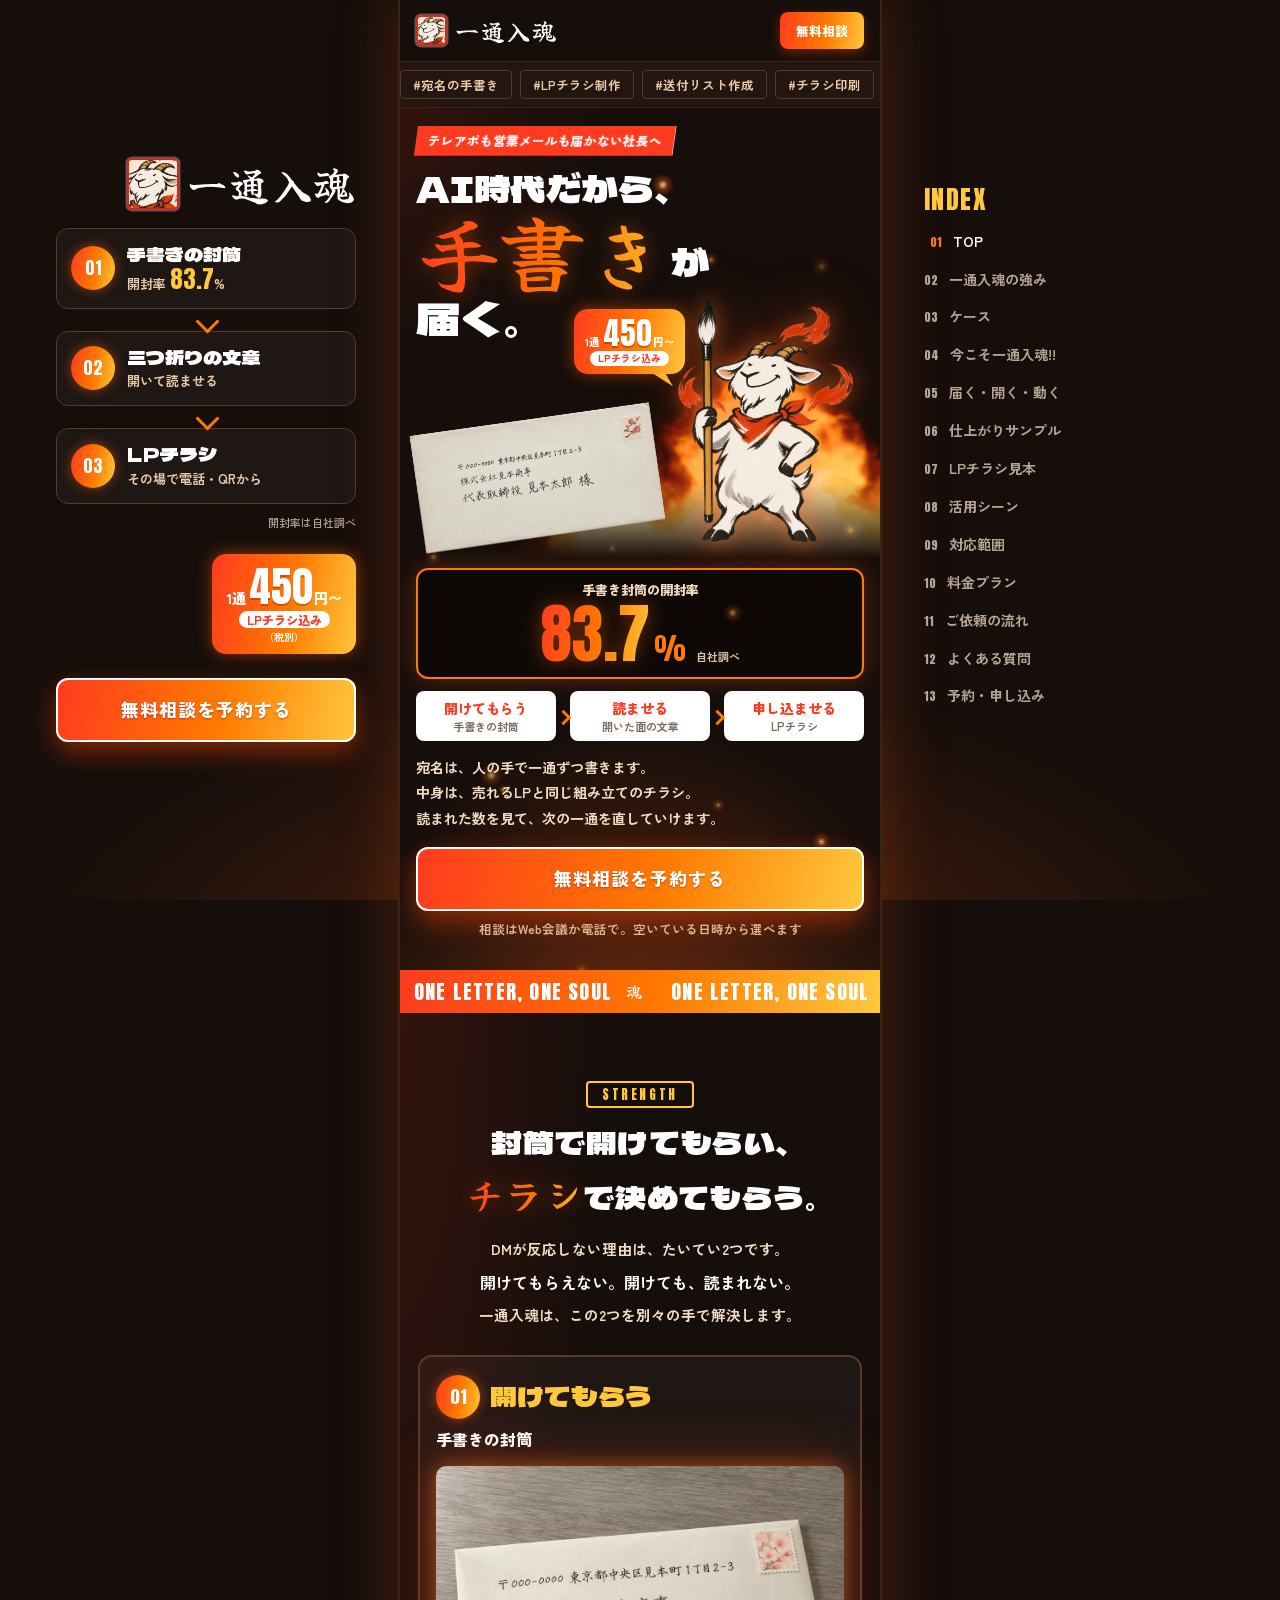
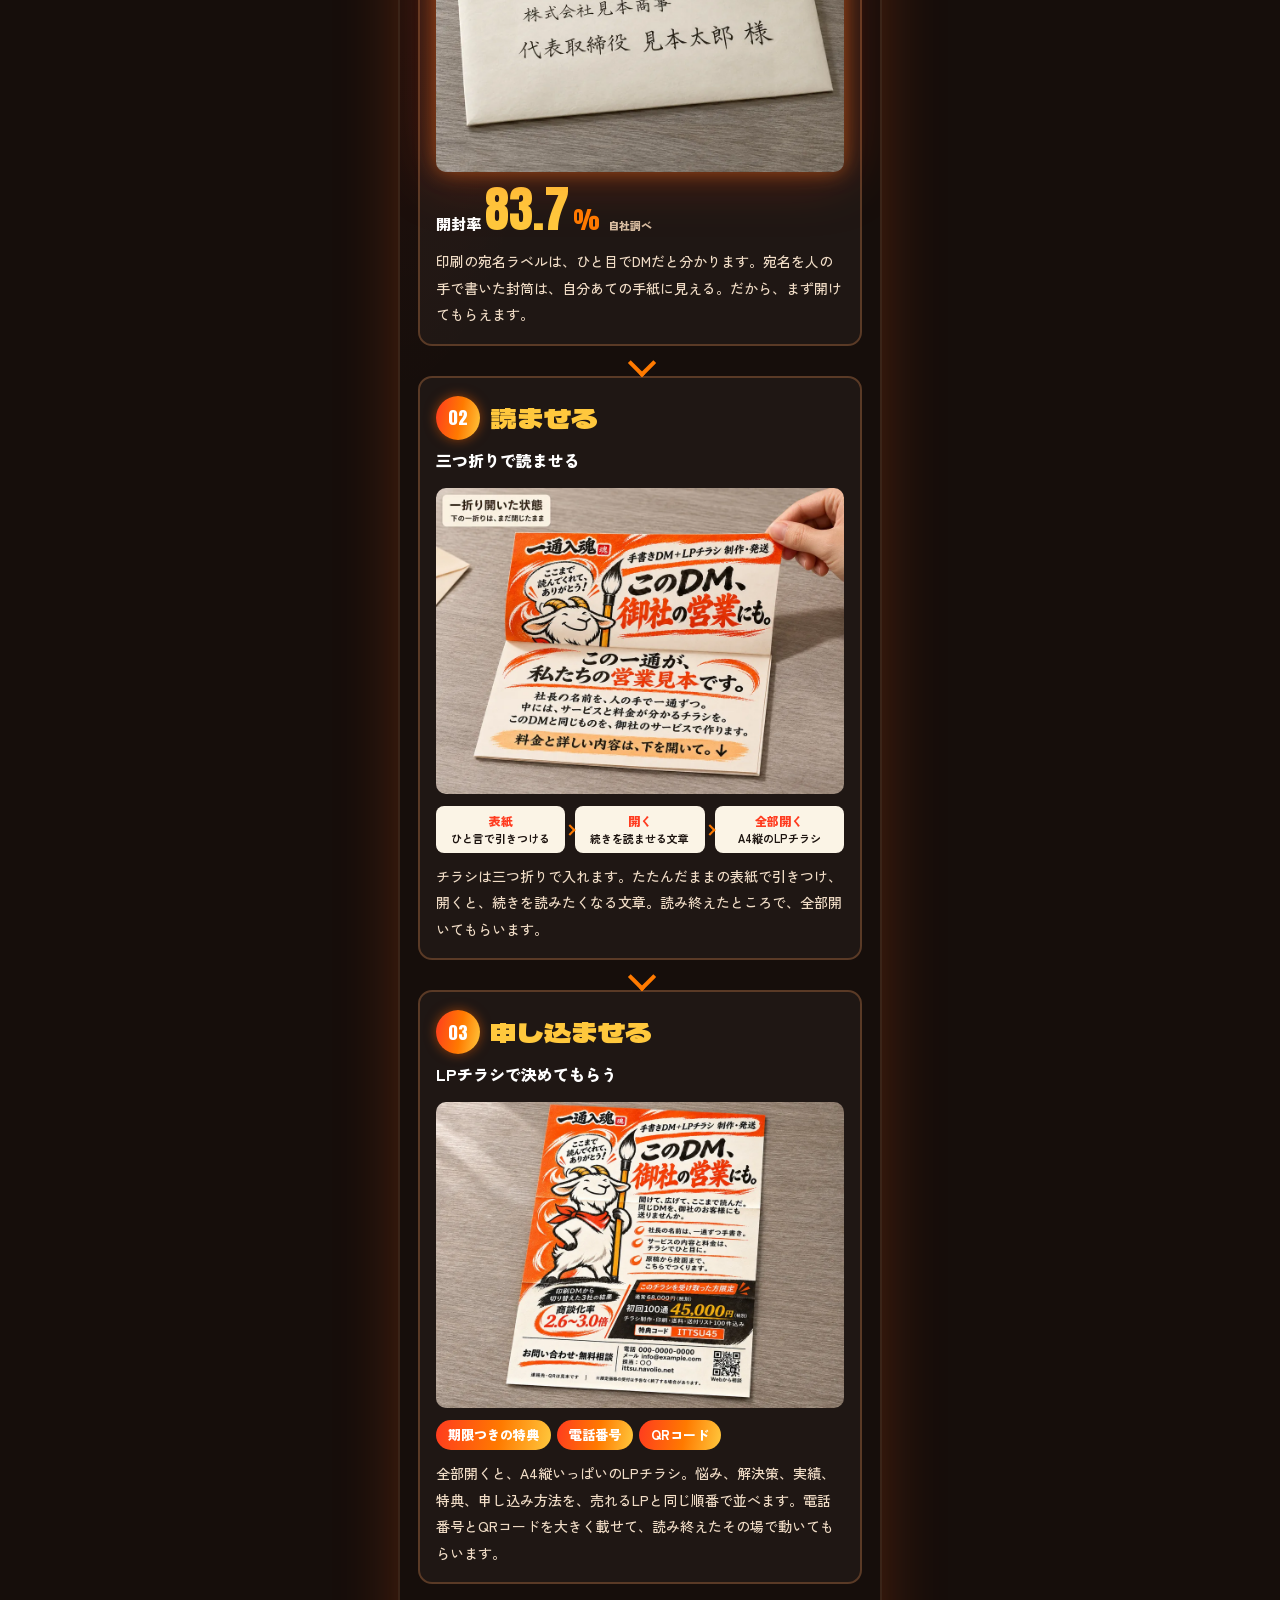
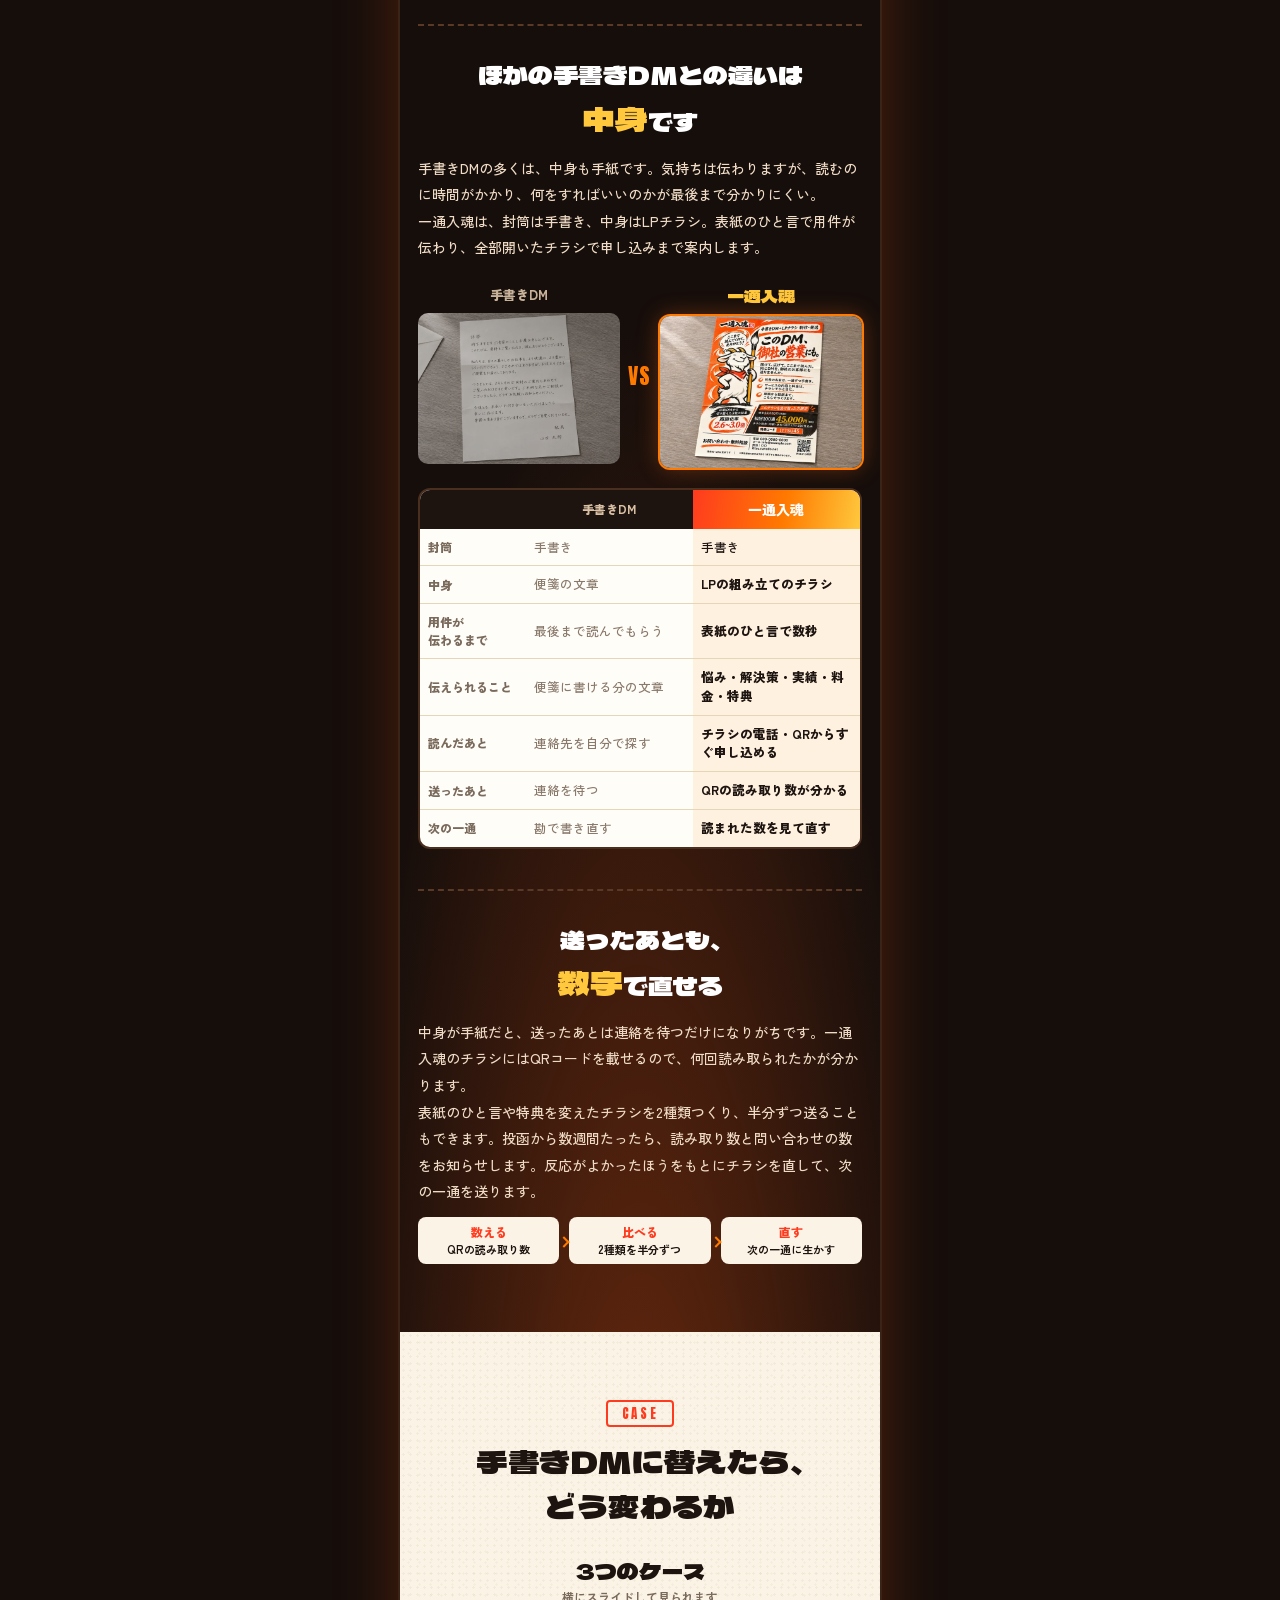
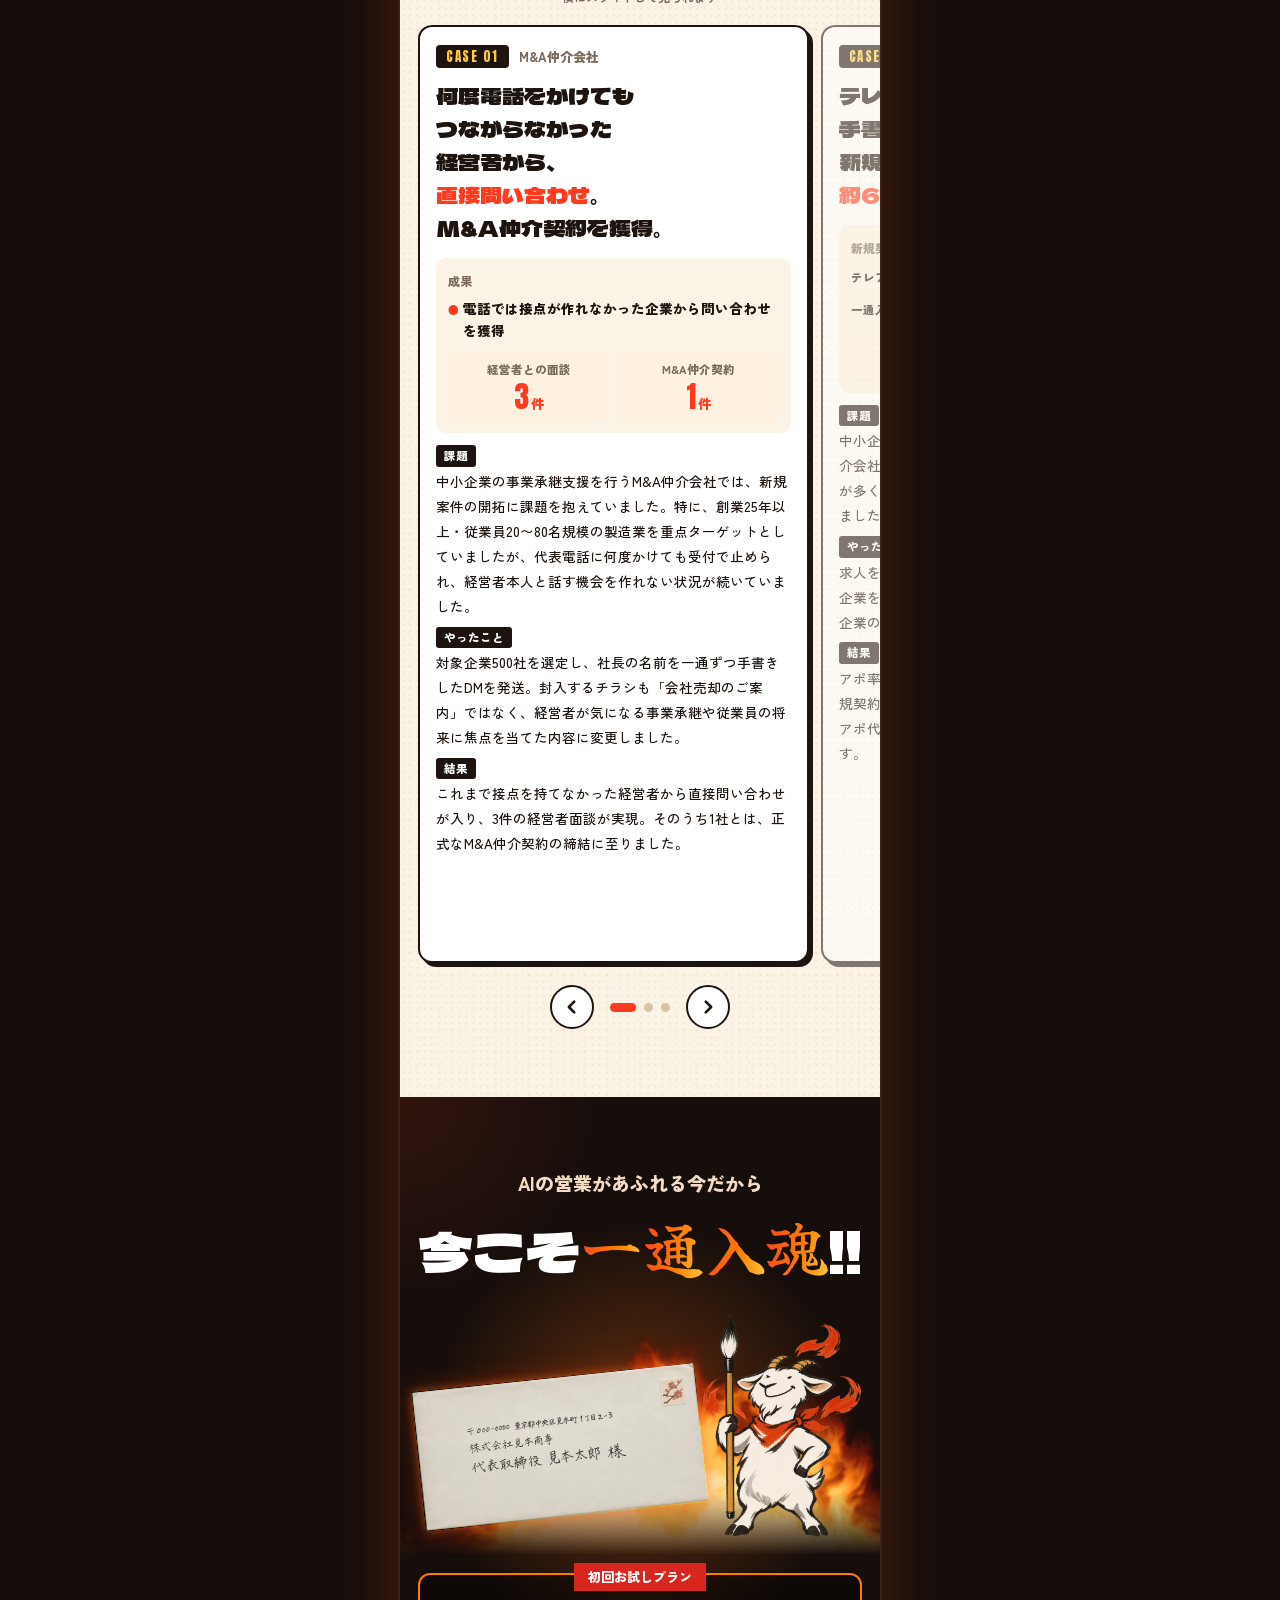
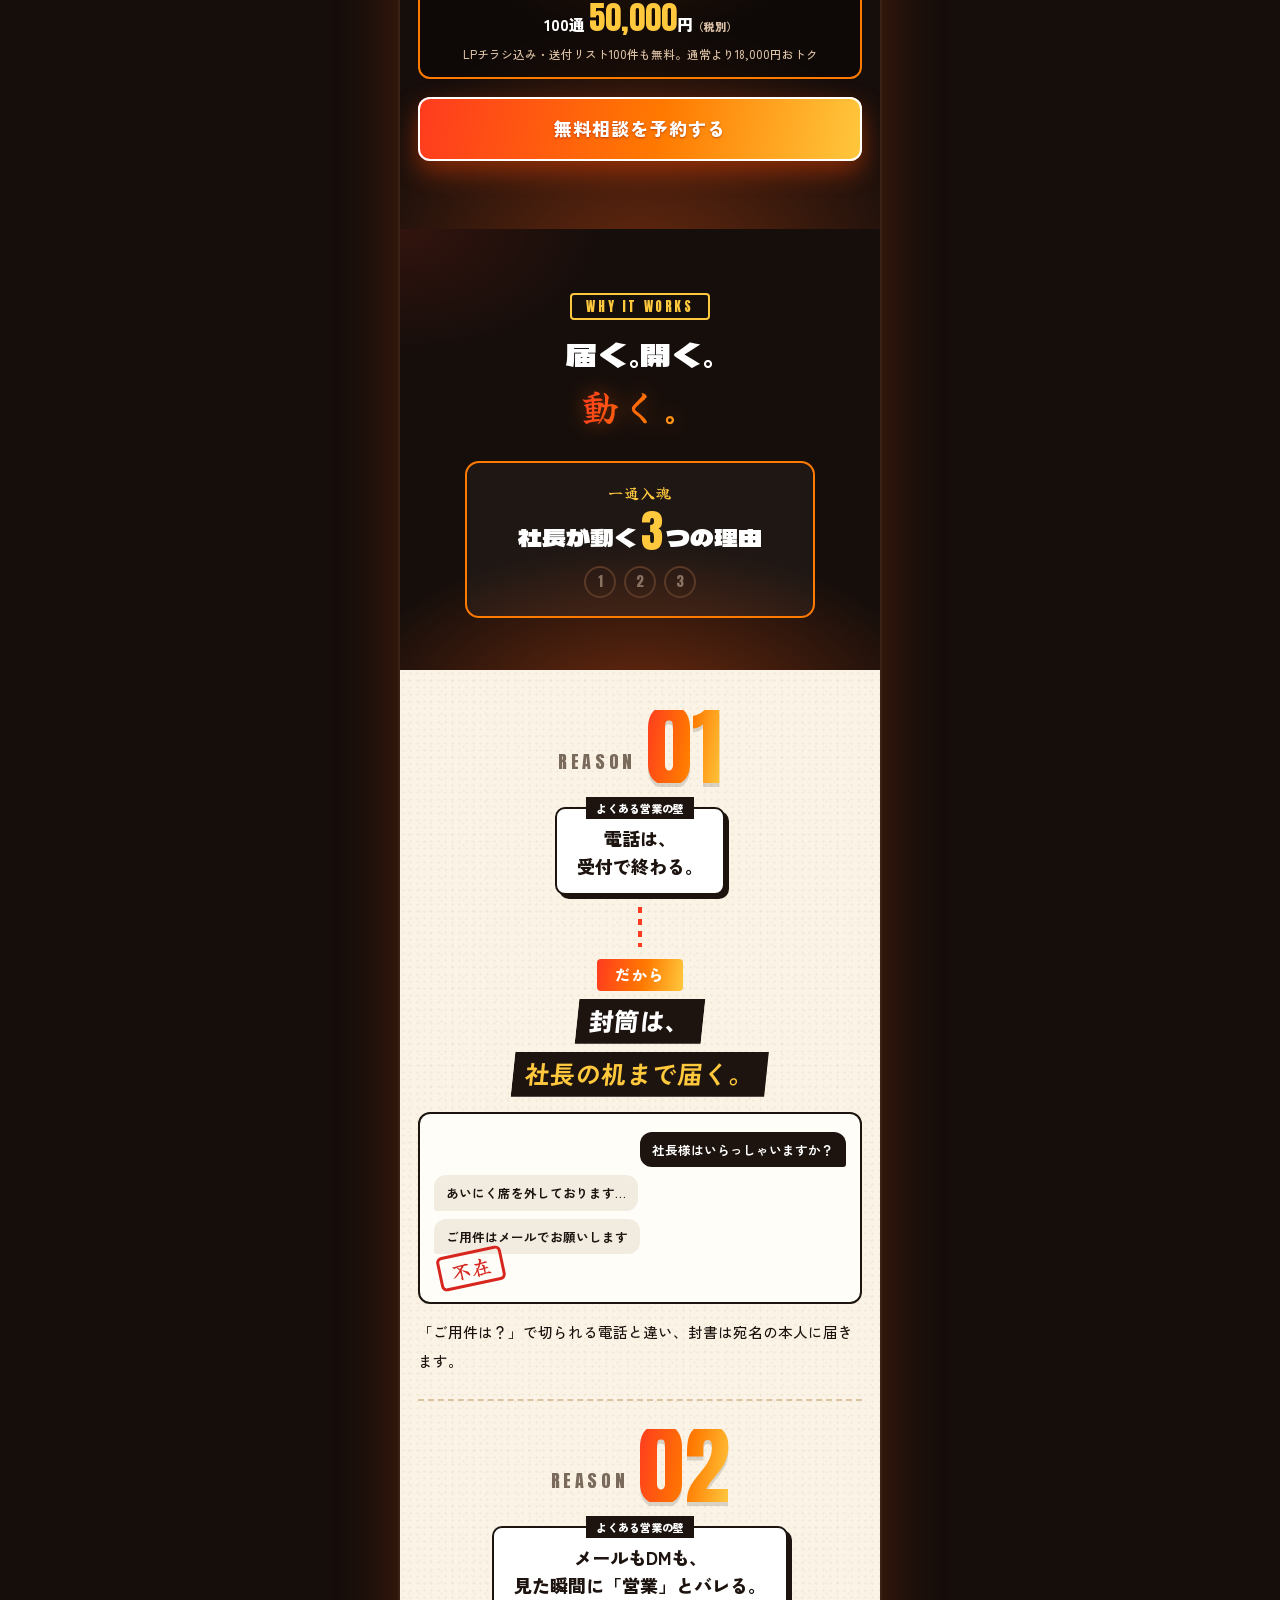
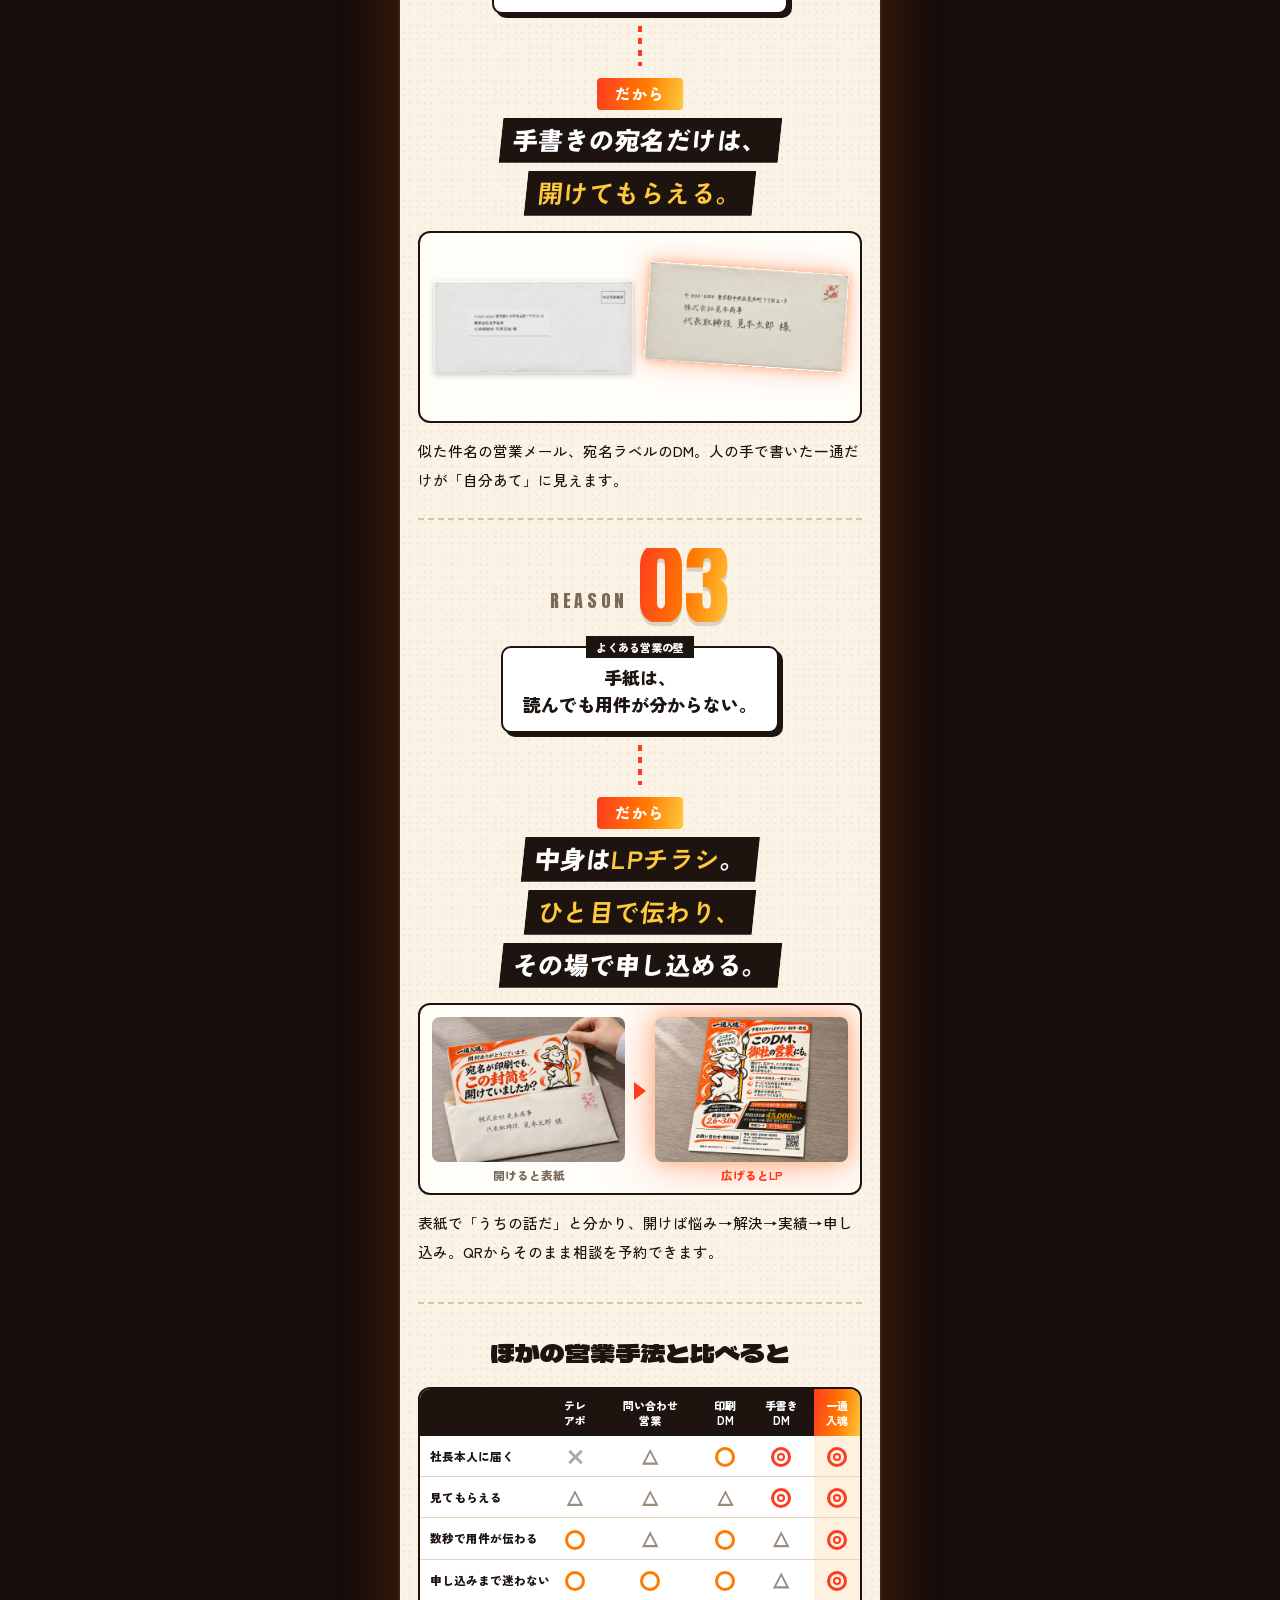
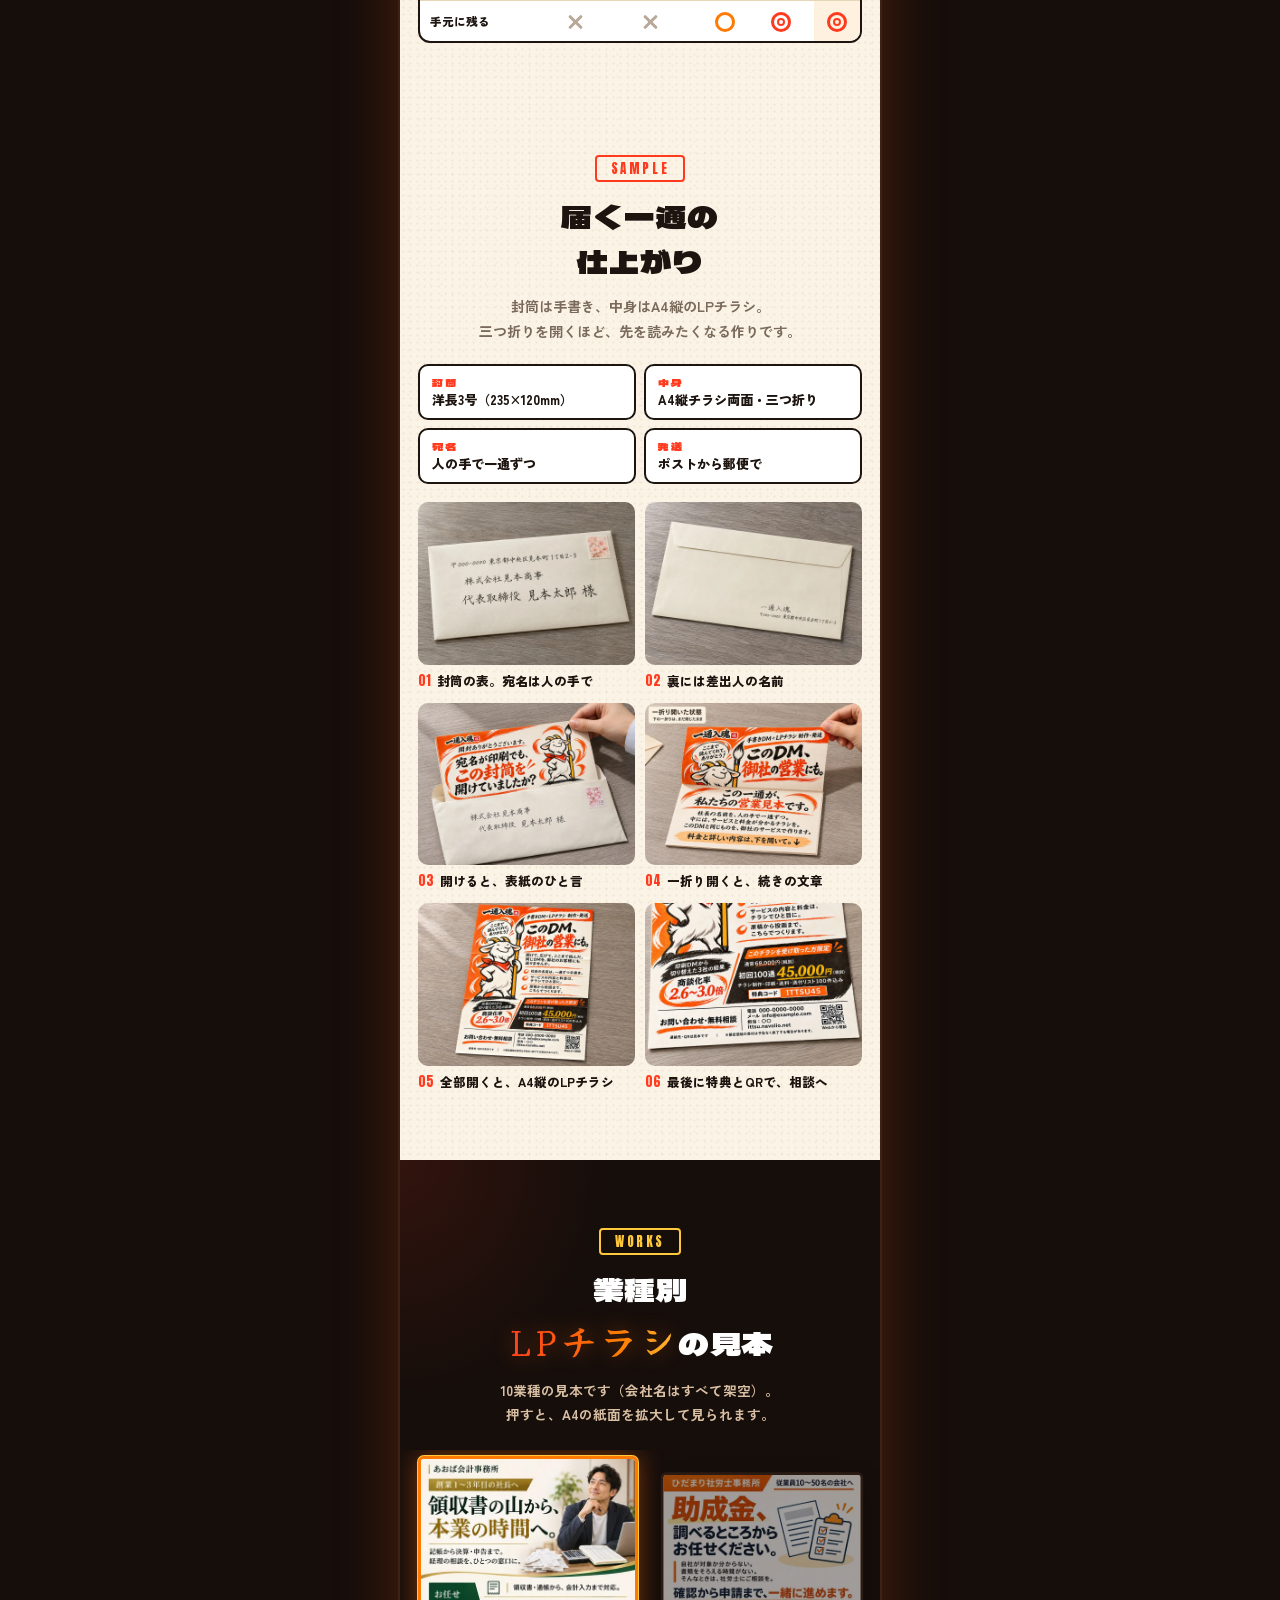
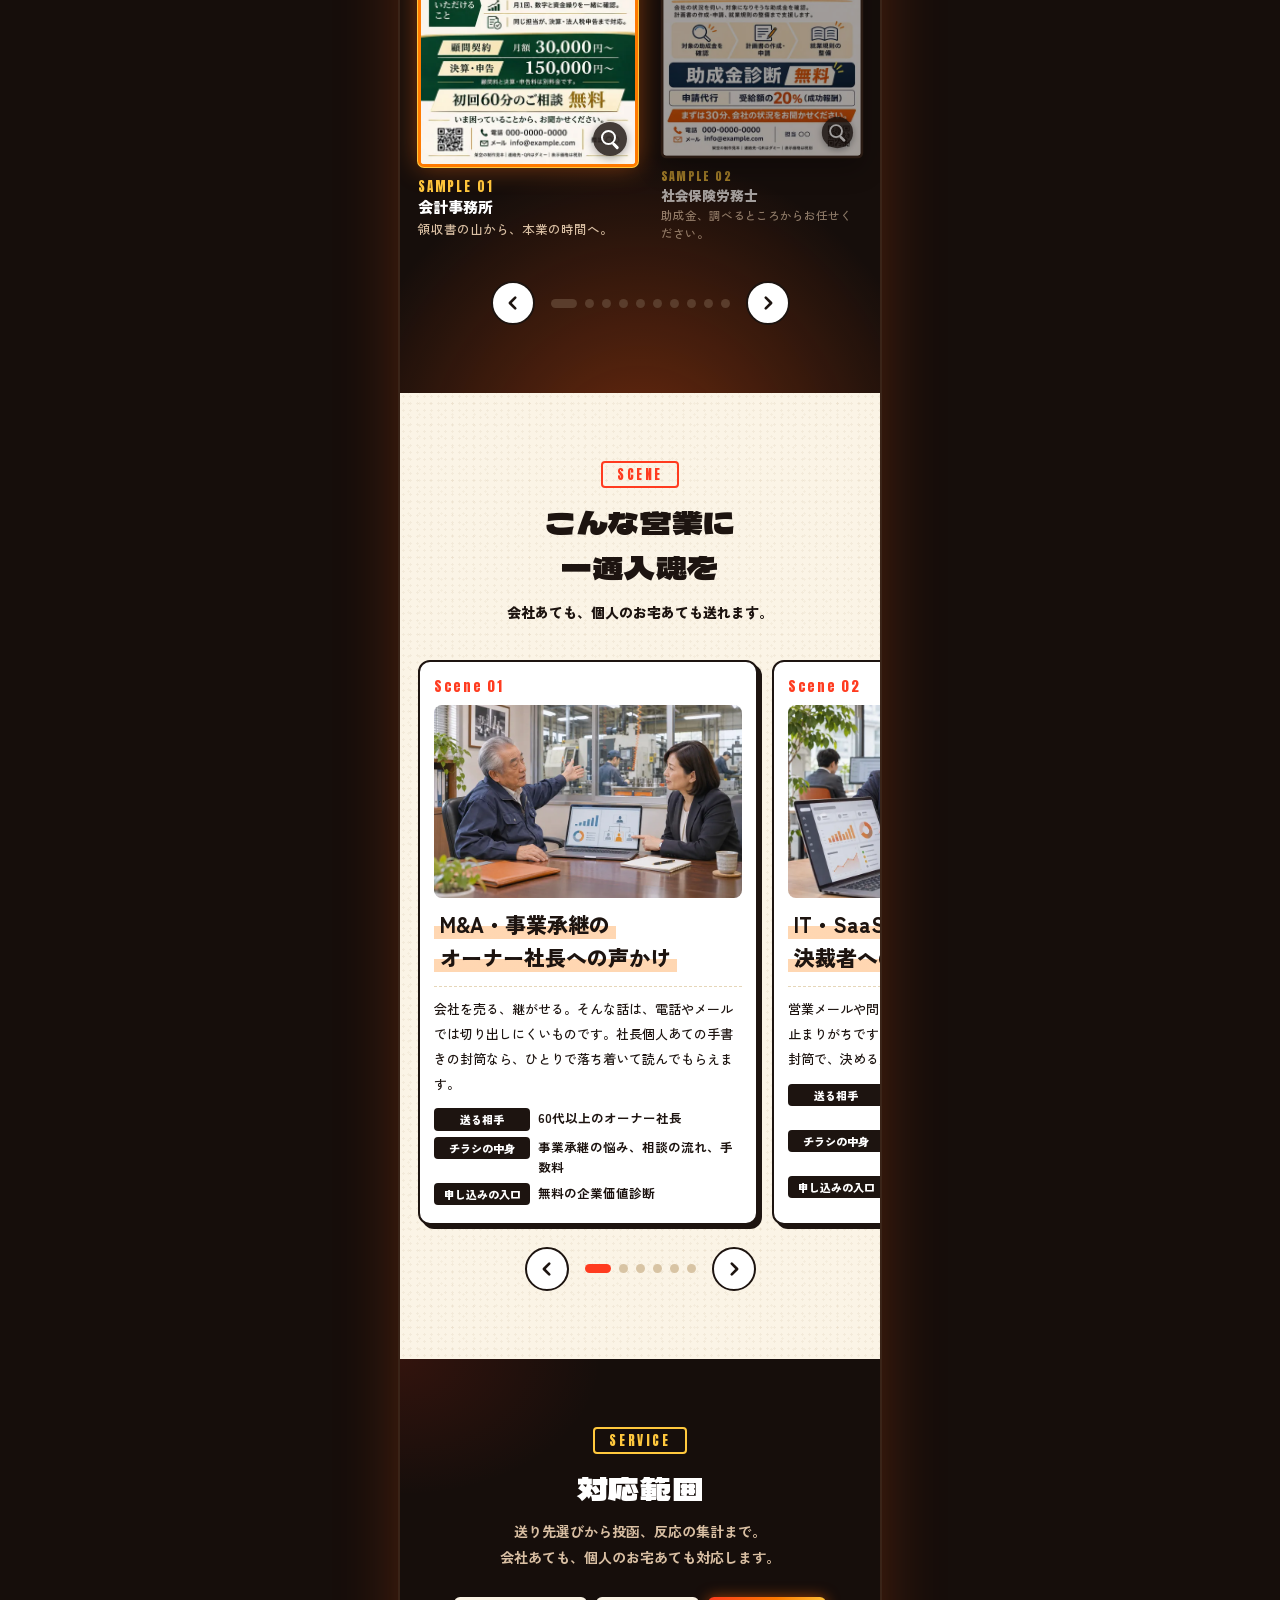
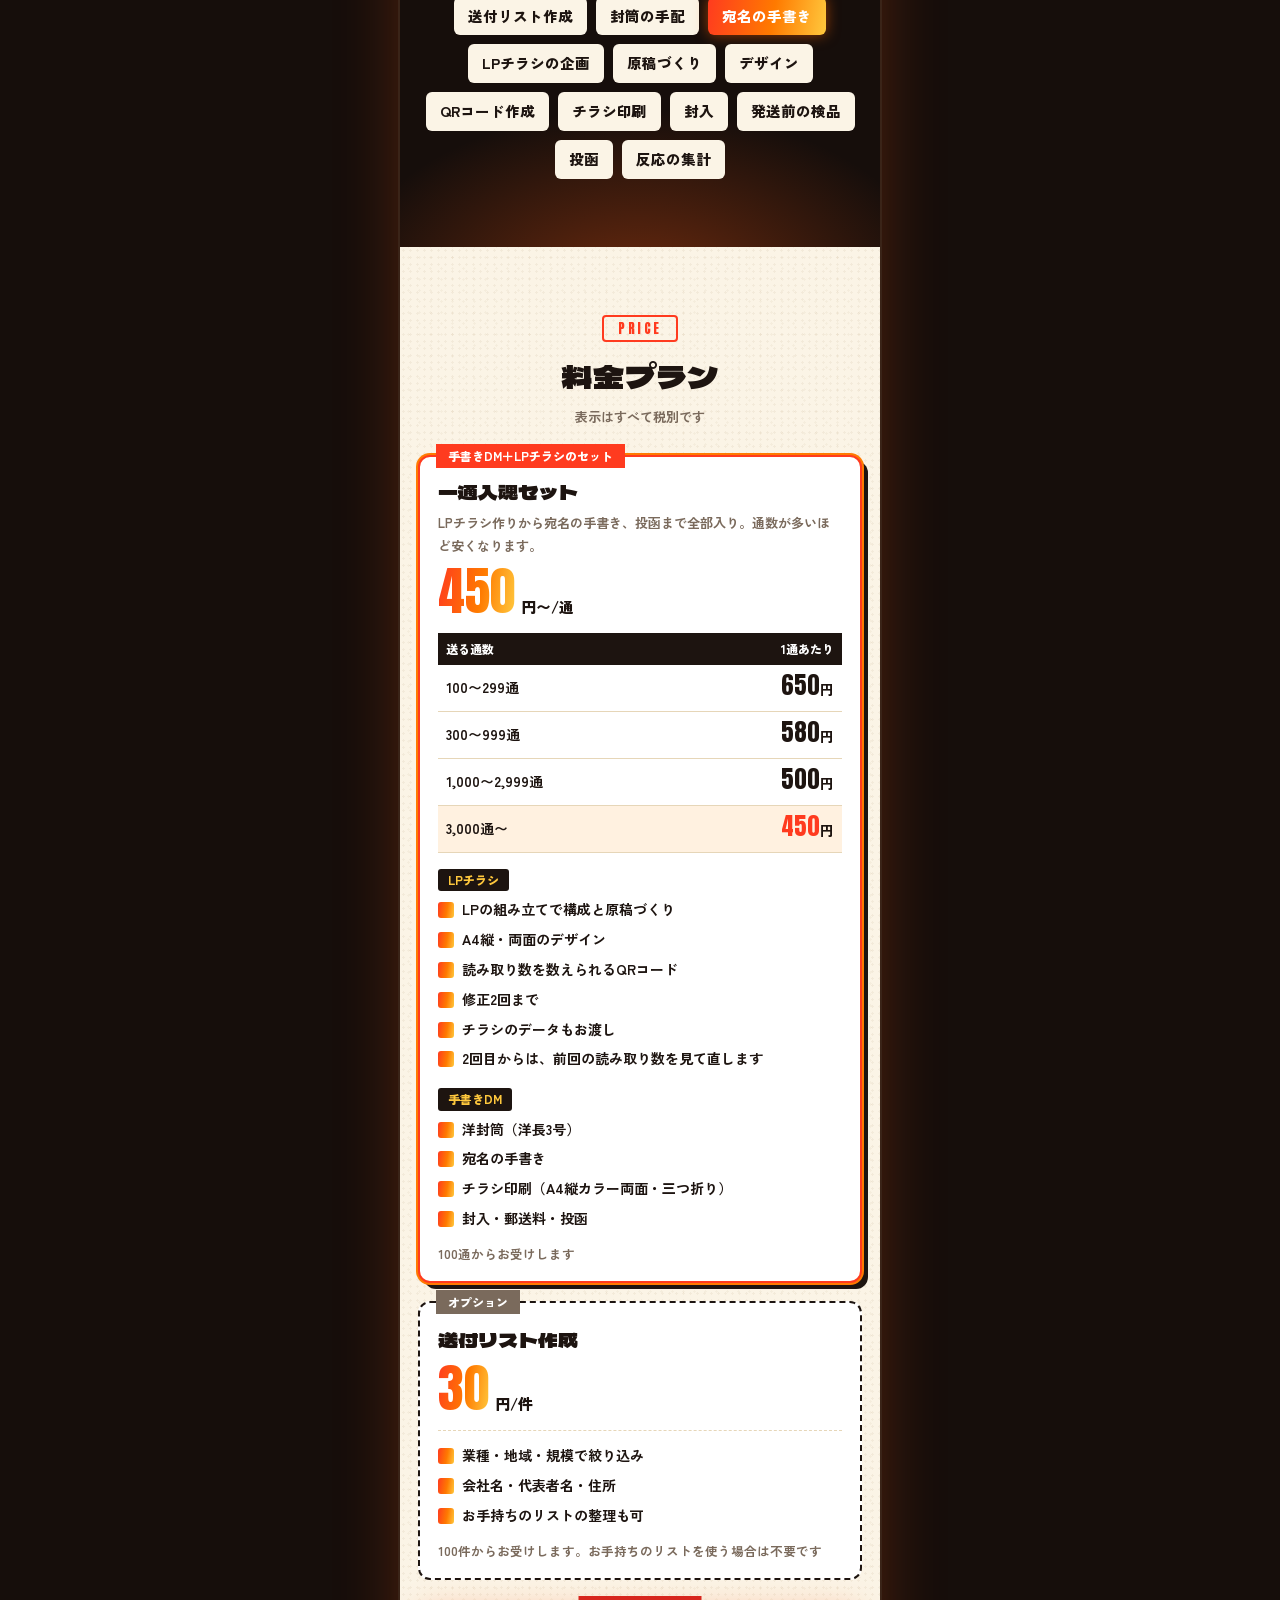
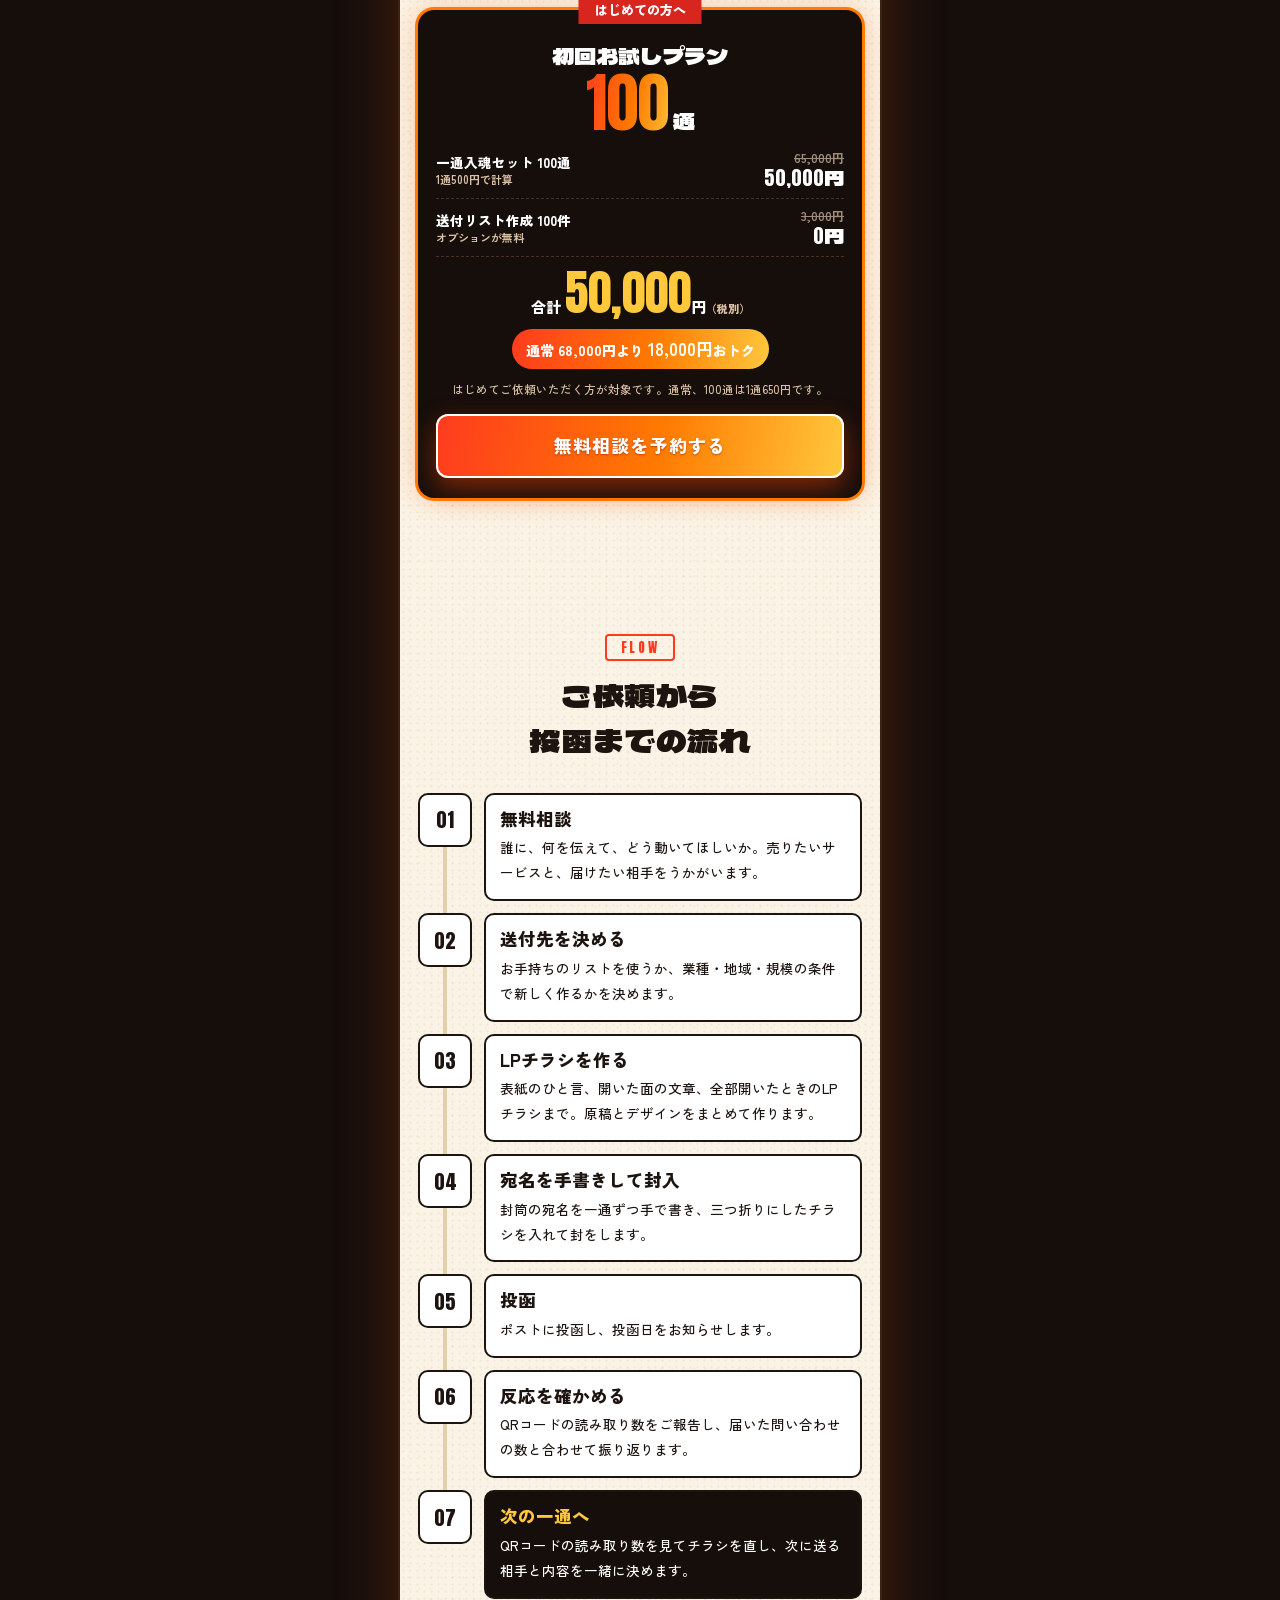
==== commit 5e133750: "理由03の挿絵を、開けたときの表紙とLPチラシ全体の2枚に変更 Co-Authored-By: Claude Opus 5.5 <noreply@anthropic.com>" ====
--- a/index.html
+++ b/index.html
@@ -312,8 +312,9 @@
           <span class="reason__arrow" aria-hidden="true"></span>
           <h3 class="bars reason__gain rv"><span class="so">だから</span><span class="bar">中身は<b>LPチラシ</b>。</span><span class="bar"><b>ひと目で伝わり、</b></span><span class="bar">その場で申し込める。</span></h3>
           <div class="koma k4 rv" aria-hidden="true">
-            <div class="k4__letter"><i></i><i></i><i></i><i></i><i></i><i></i><span>？</span></div>
-            <div class="k4__flyer" data-fire><img class="ph" src="assets/img/sample_05_inside.webp?v=20261115b" alt="" width="960" height="720" loading="lazy" decoding="async"></div>
+            <div class="k4__cover"><img class="ph" src="assets/img/sample_03_open.webp?v=20261115b" alt="" width="960" height="720" loading="lazy" decoding="async"><p>開けると表紙</p></div>
+            <span class="k4__to"></span>
+            <div class="k4__flyer" data-fire><img class="ph" src="assets/img/sample_05_inside.webp?v=20261115b" alt="" width="960" height="720" loading="lazy" decoding="async"><p>広げるとLP</p></div>
           </div>
           <p class="reason__body rv">表紙で「うちの話だ」と分かり、開けば悩み→解決→実績→申し込み。QRからそのまま相談を予約できます。</p>
         </article>
--- a/assets/lp.css
+++ b/assets/lp.css
@@ -190,15 +190,16 @@
 .k3 .envs{position:absolute;inset:14px;display:grid;grid-template-columns:1fr 1fr;gap:14px;align-items:center}
 .k3__pick{transition:transform .5s cubic-bezier(.2,1.6,.4,1) .6s}
 .is-in .k3__pick{transform:translateY(-10px) rotate(4deg)}
-.k4{display:grid;grid-template-columns:.8fr 1.2fr;gap:14px;align-items:center;padding:14px}
-.k4__letter{position:relative;display:grid;gap:9px;align-content:start;height:150px;padding:16px 12px;border-radius:4px;background:#fff;box-shadow:0 2px 6px rgba(0,0,0,.18);opacity:.85}
-.k4__letter i{display:block;height:4px;border-radius:2px;background:#d8cfc2}
-.k4__letter i:nth-child(3n){width:70%}
-.k4__letter span{position:absolute;right:-8px;top:-10px;display:grid;place-items:center;width:34px;height:34px;border-radius:50%;background:var(--ink);color:#fff;font:900 20px var(--f);transform:scale(0);transition:transform .35s cubic-bezier(.5,0,.3,1.4) .4s}
-.is-in .k4__letter span{transform:scale(1)}
-.k4__flyer{transform:scale(.85);opacity:0;transition:transform .5s cubic-bezier(.2,1.6,.4,1) .8s,opacity .3s .8s}
-.is-in .k4__flyer{transform:rotate(-3deg);opacity:1}
-.k4__flyer>img{border-radius:8px}
+.k4{display:grid;grid-template-columns:1fr 18px 1fr;gap:6px;align-items:center;padding:12px}
+.k4 .ph{aspect-ratio:4/3;border-radius:8px}
+.k4 p{margin-top:6px;text-align:center;font-weight:900;font-size:11.5px;line-height:1.3;color:var(--mute)}
+.k4__flyer p{color:var(--fire1)}
+.k4__cover{opacity:0;transform:translateY(8px);transition:opacity .35s .3s,transform .35s .3s}
+.is-in .k4__cover{opacity:1;transform:none}
+.k4__to{width:0;height:0;justify-self:center;margin-top:-18px;border-block:9px solid transparent;border-left:12px solid var(--fire1);opacity:0;transition:opacity .3s .7s}
+.is-in .k4__to{opacity:1}
+.k4__flyer{line-height:1.3;transform:scale(.85);opacity:0;transition:transform .5s cubic-bezier(.2,1.6,.4,1) 1s,opacity .3s 1s}
+.is-in .k4__flyer{transform:none;opacity:1}
 
 /* ---------- 中間CTA ---------- */
 .must{text-align:center}
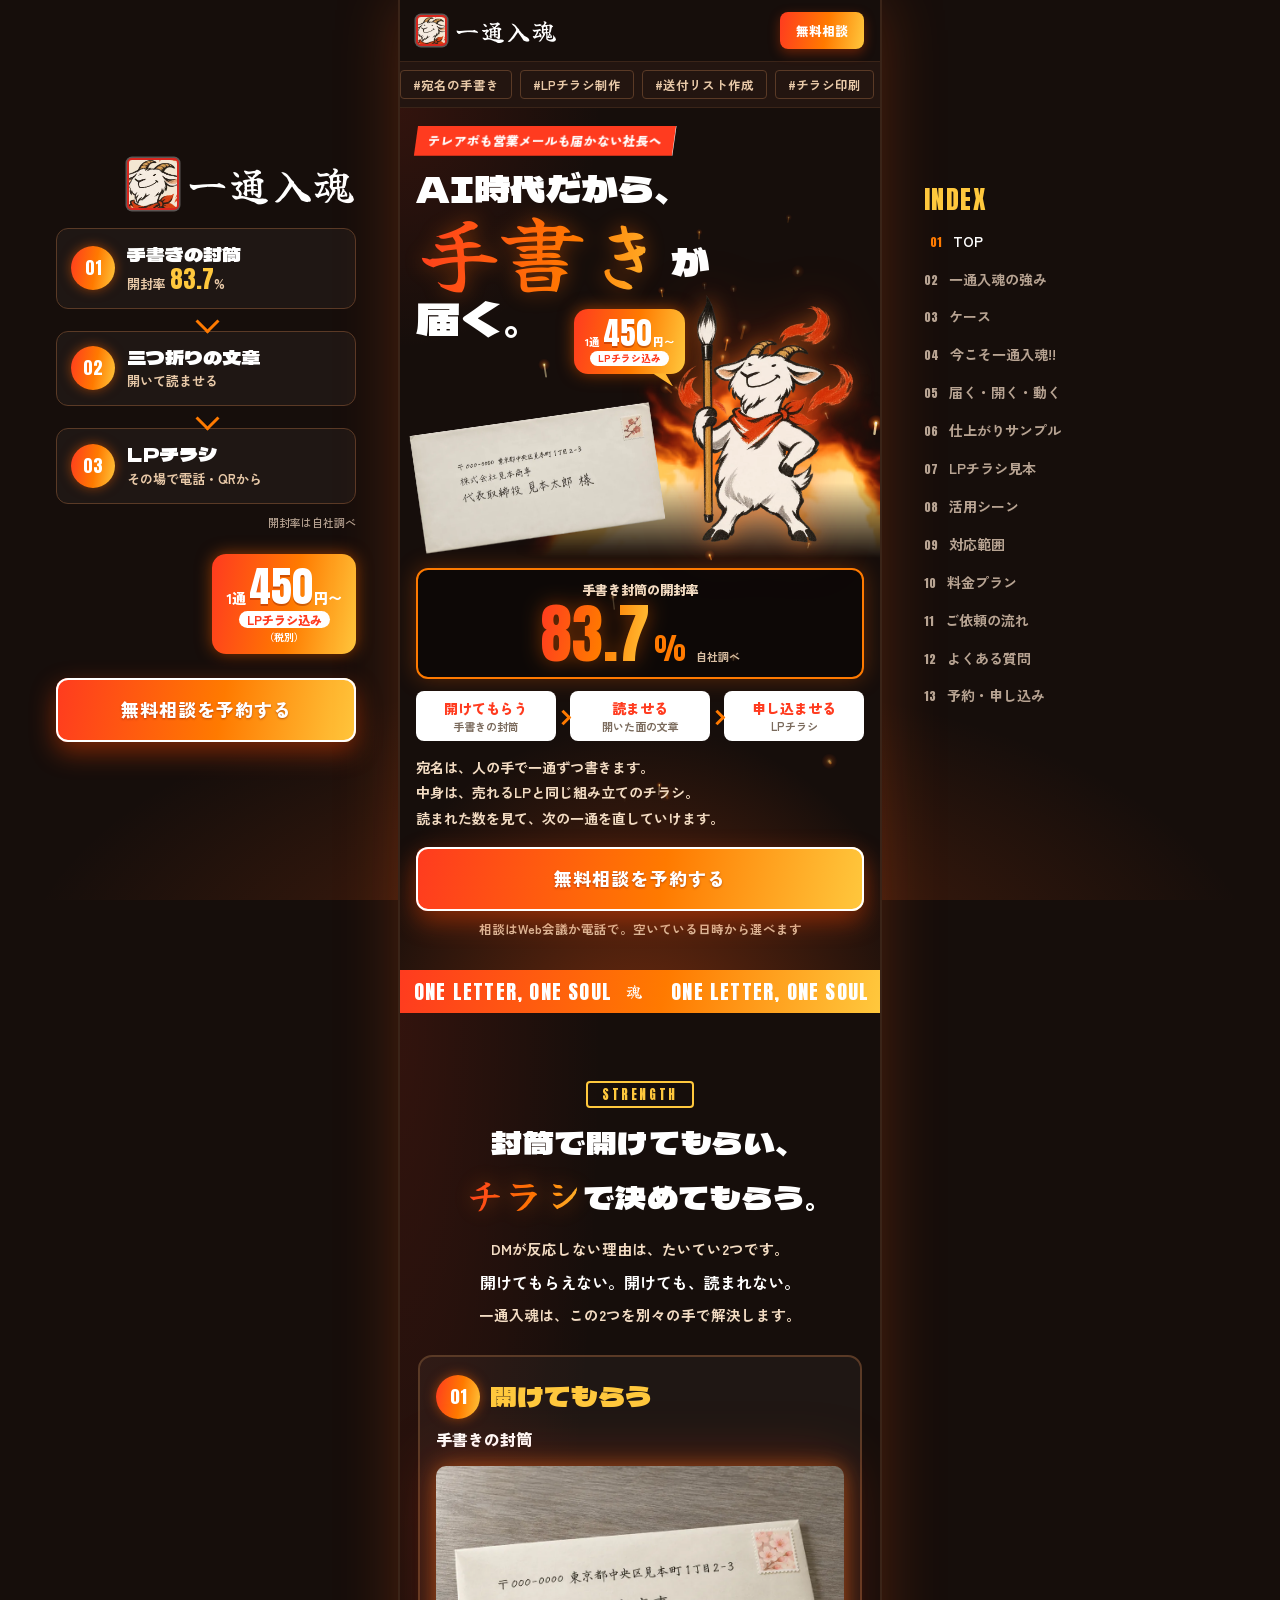
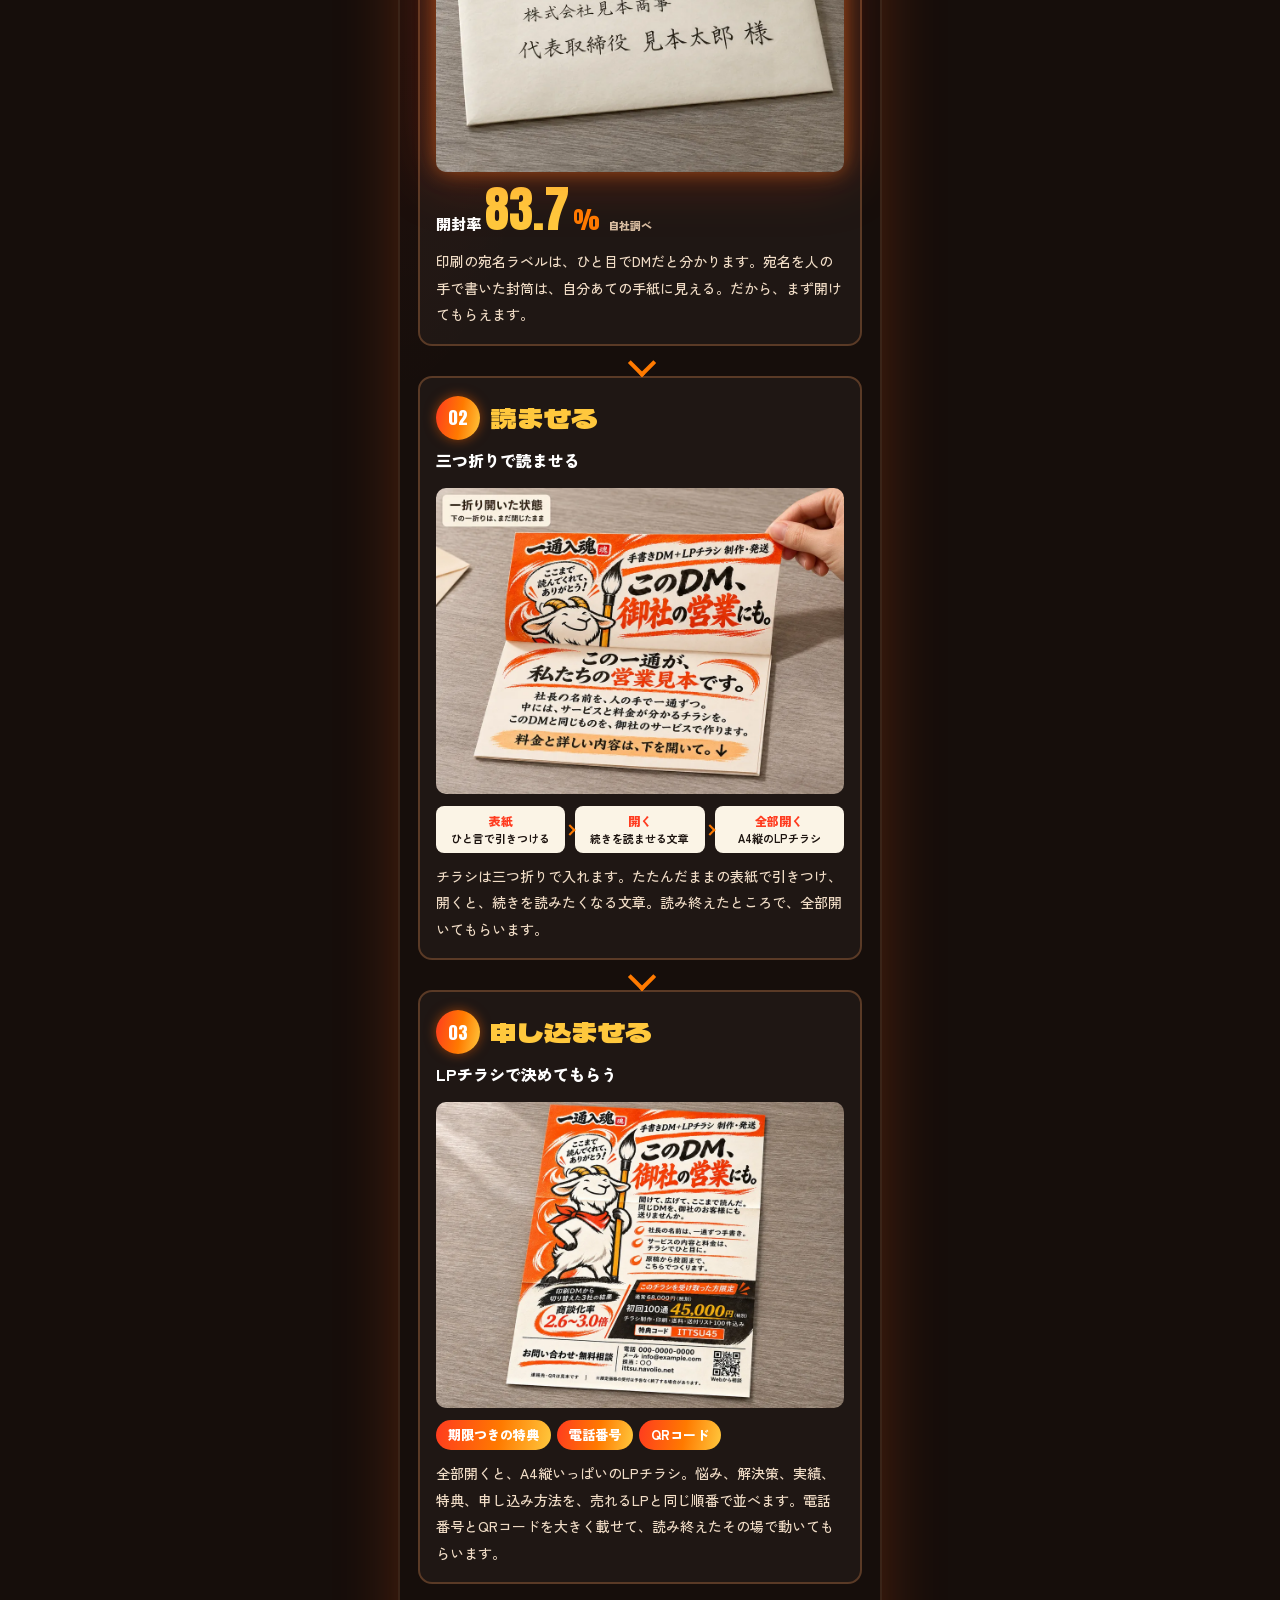
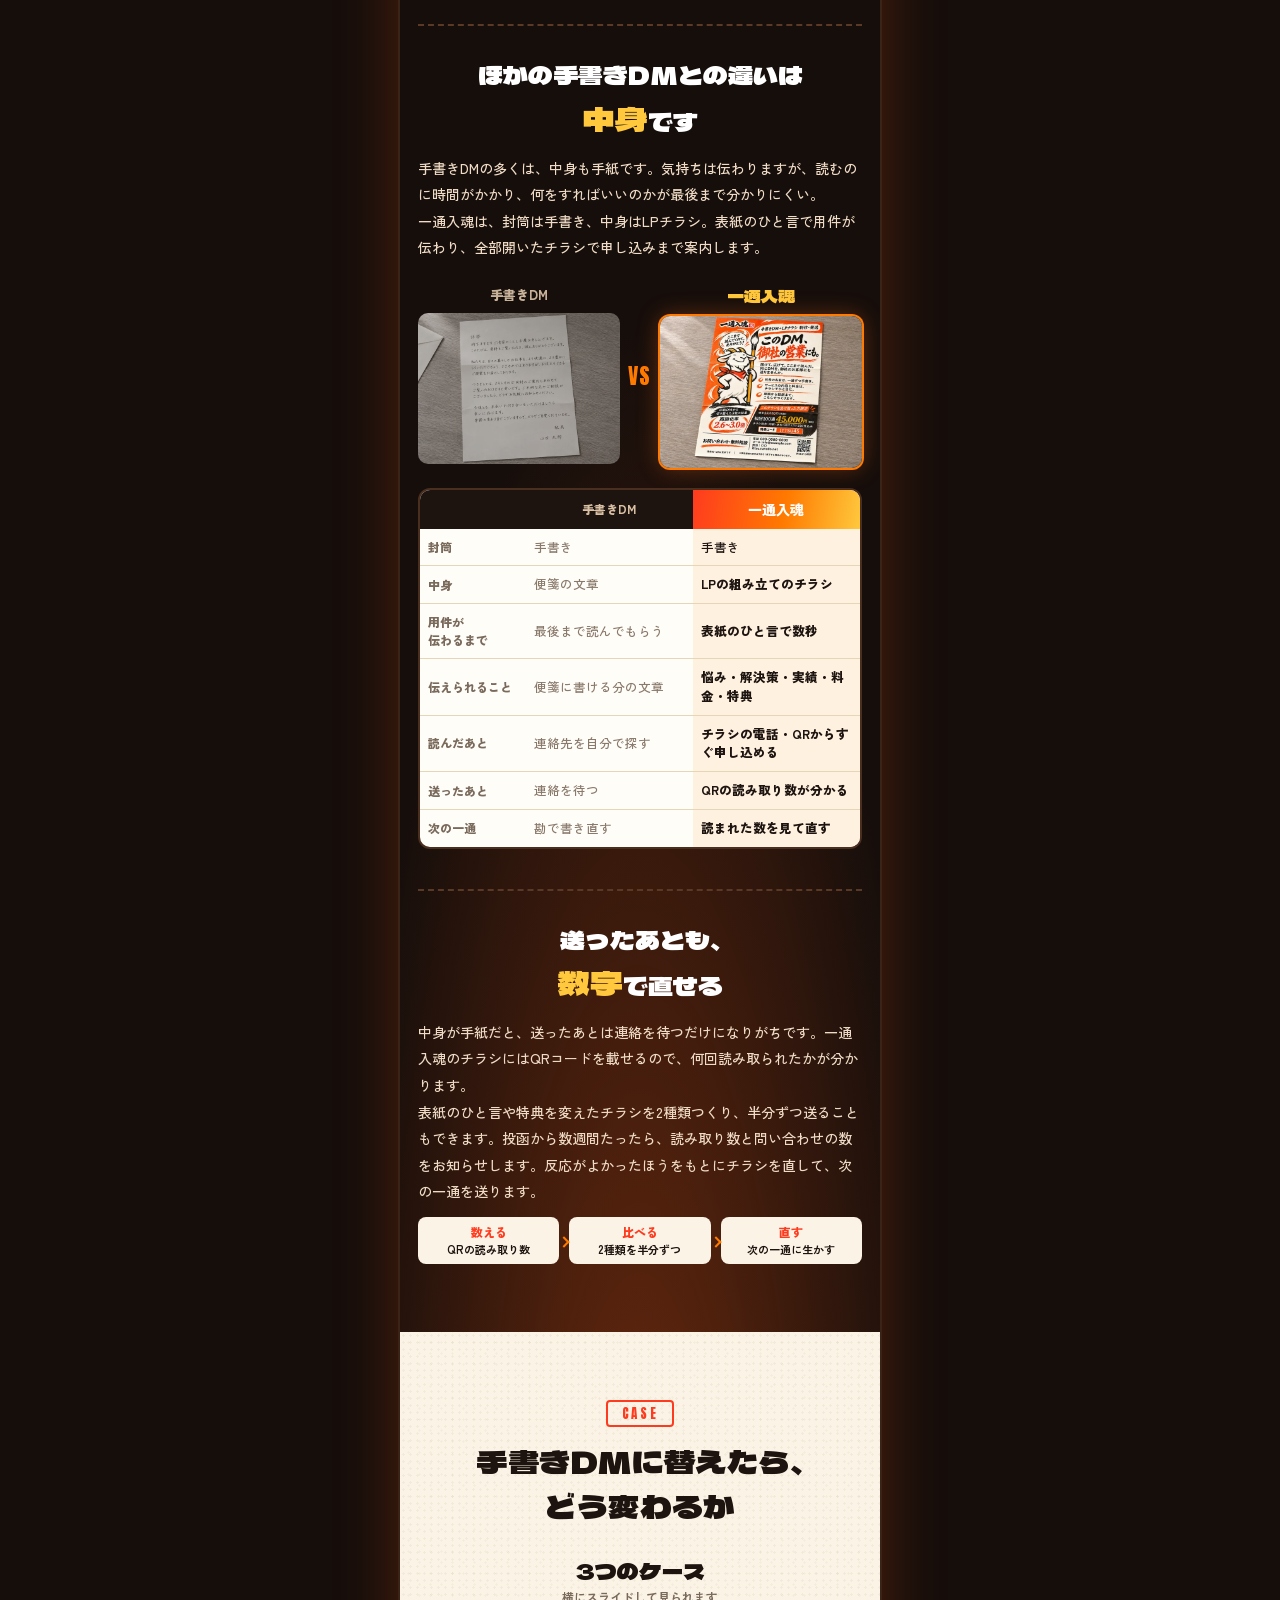
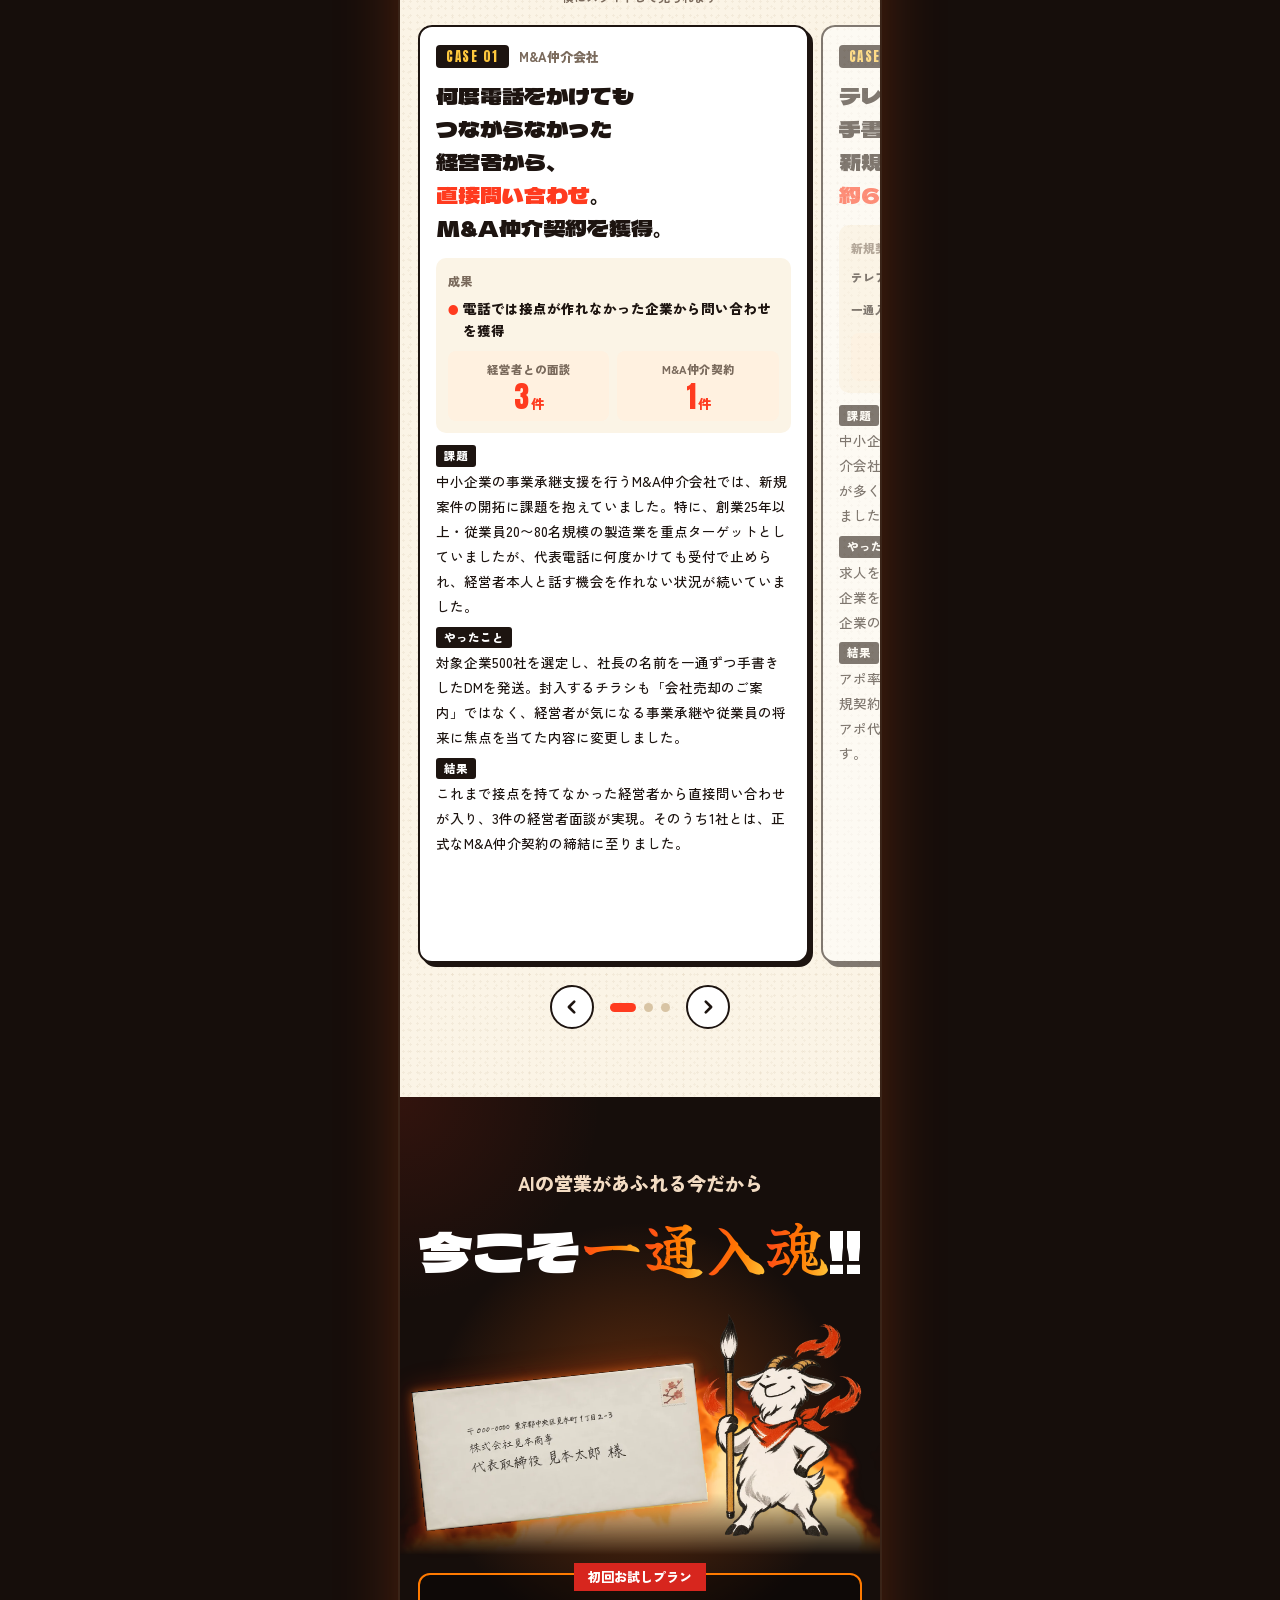
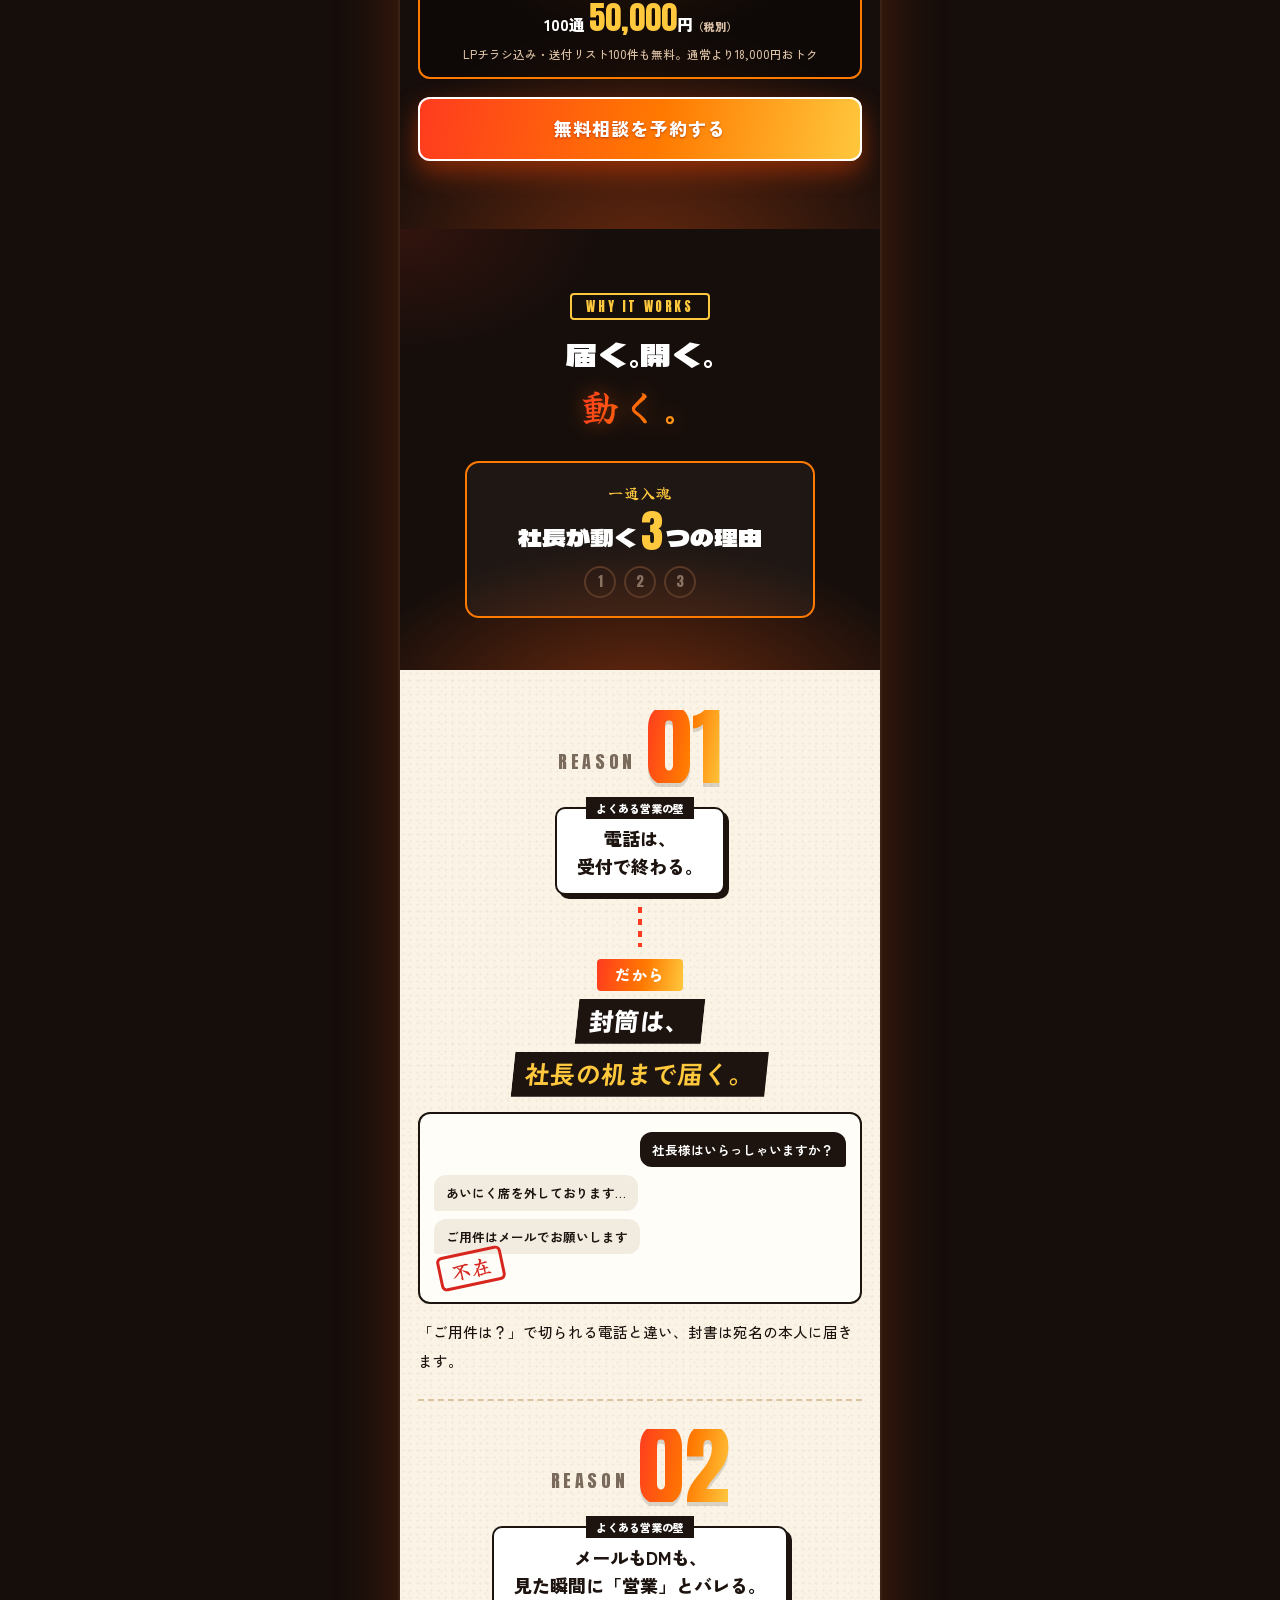
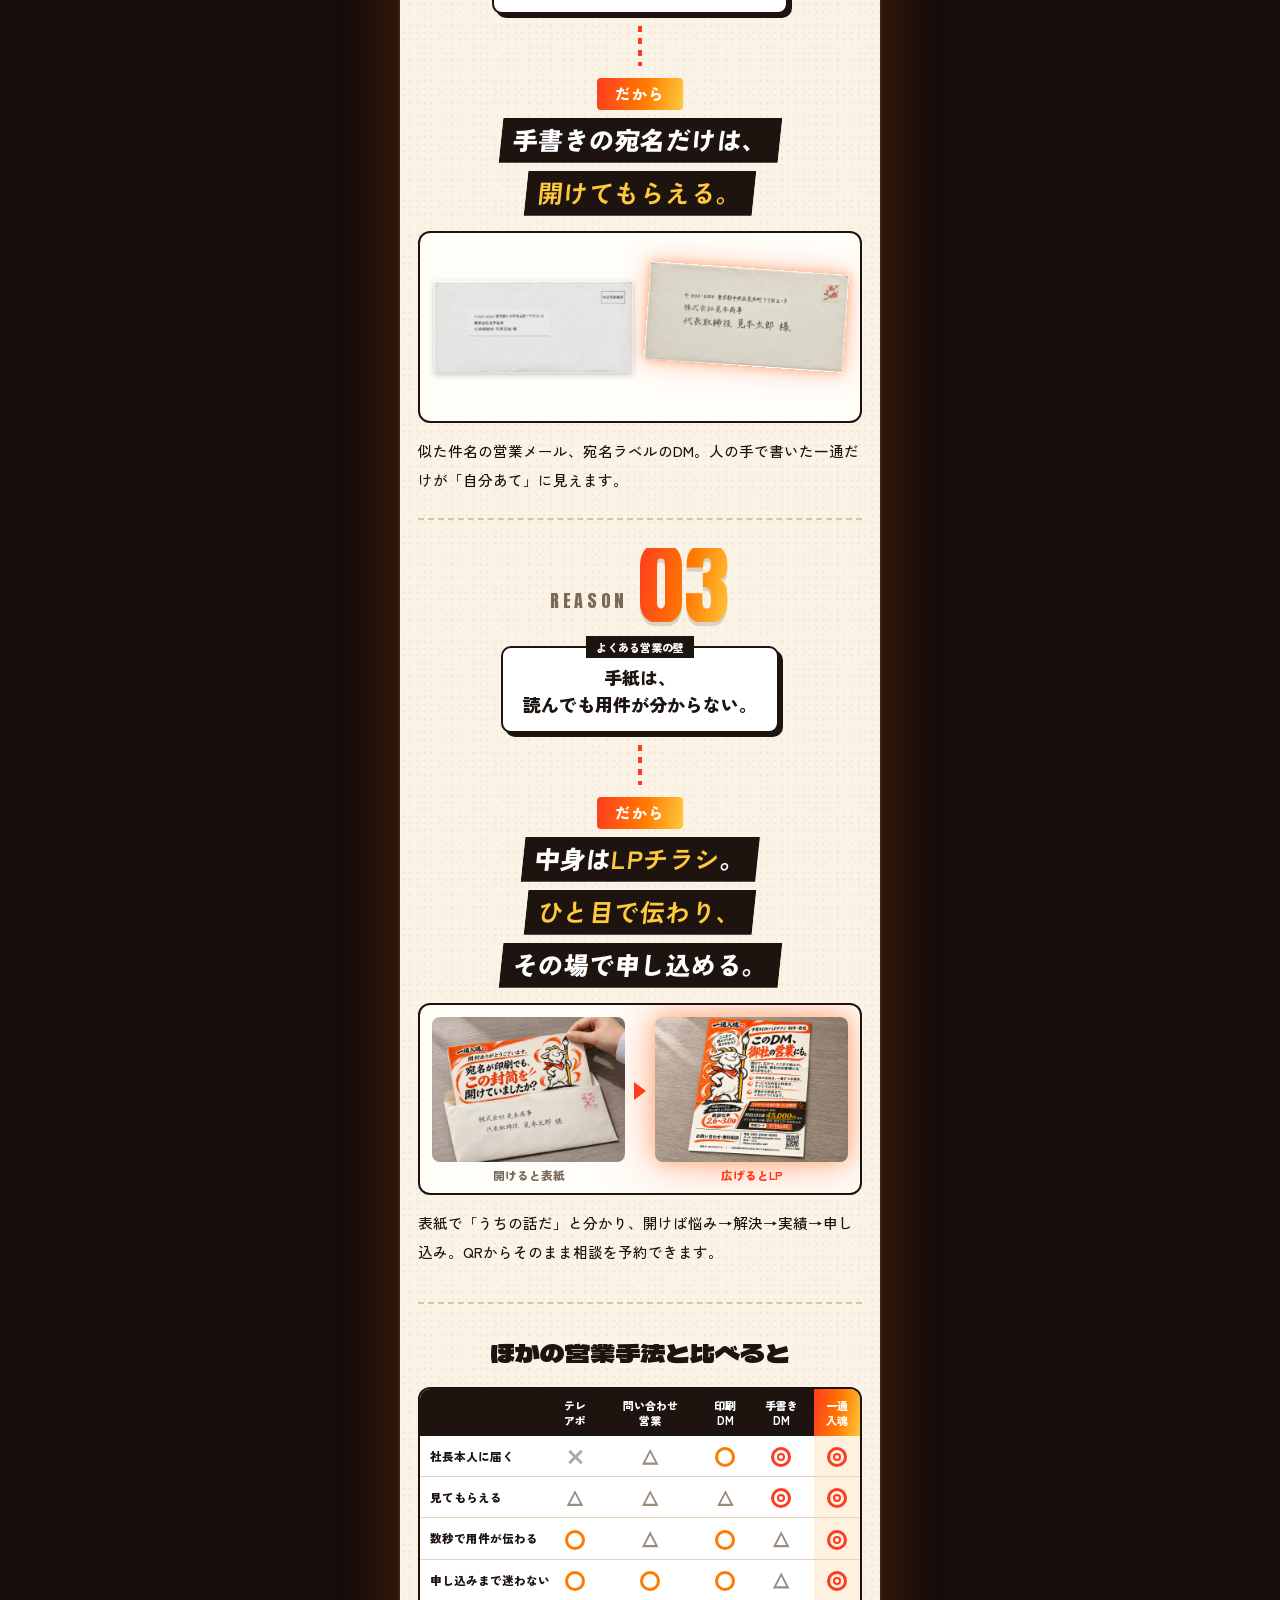
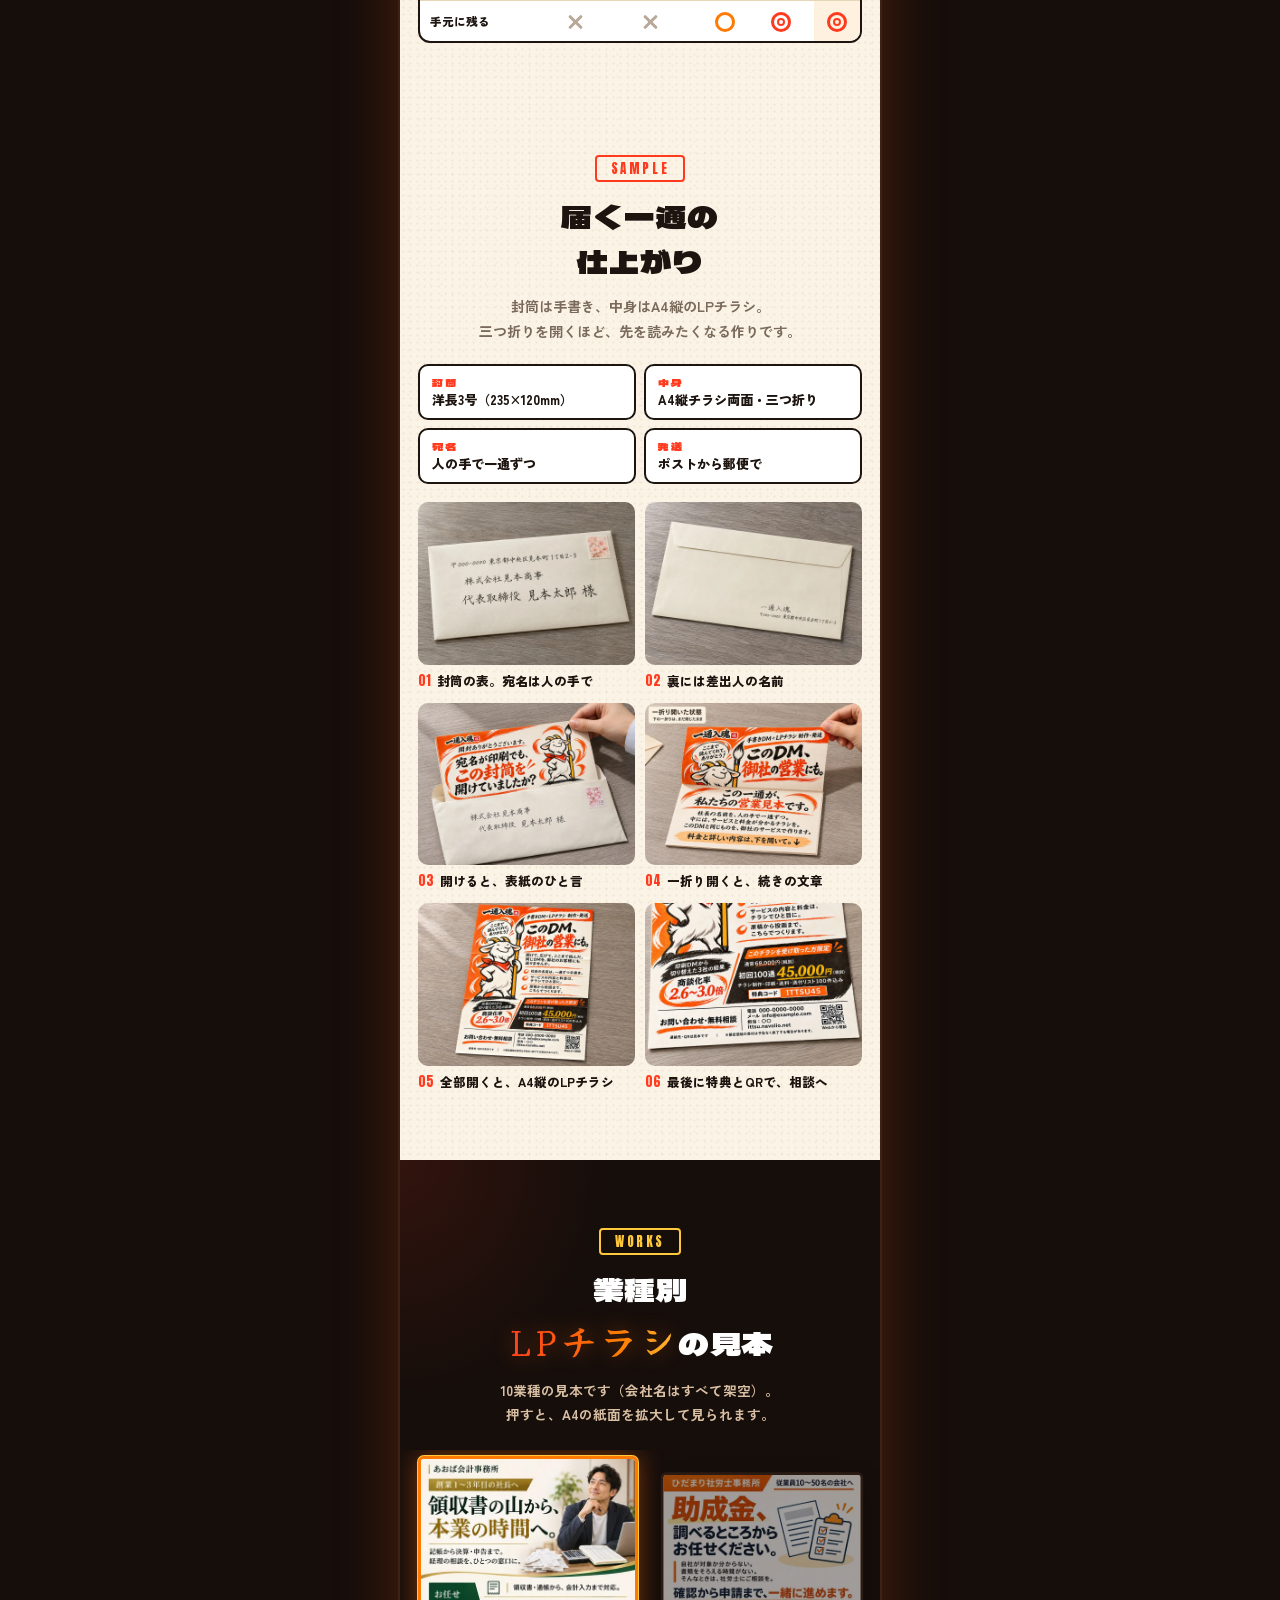
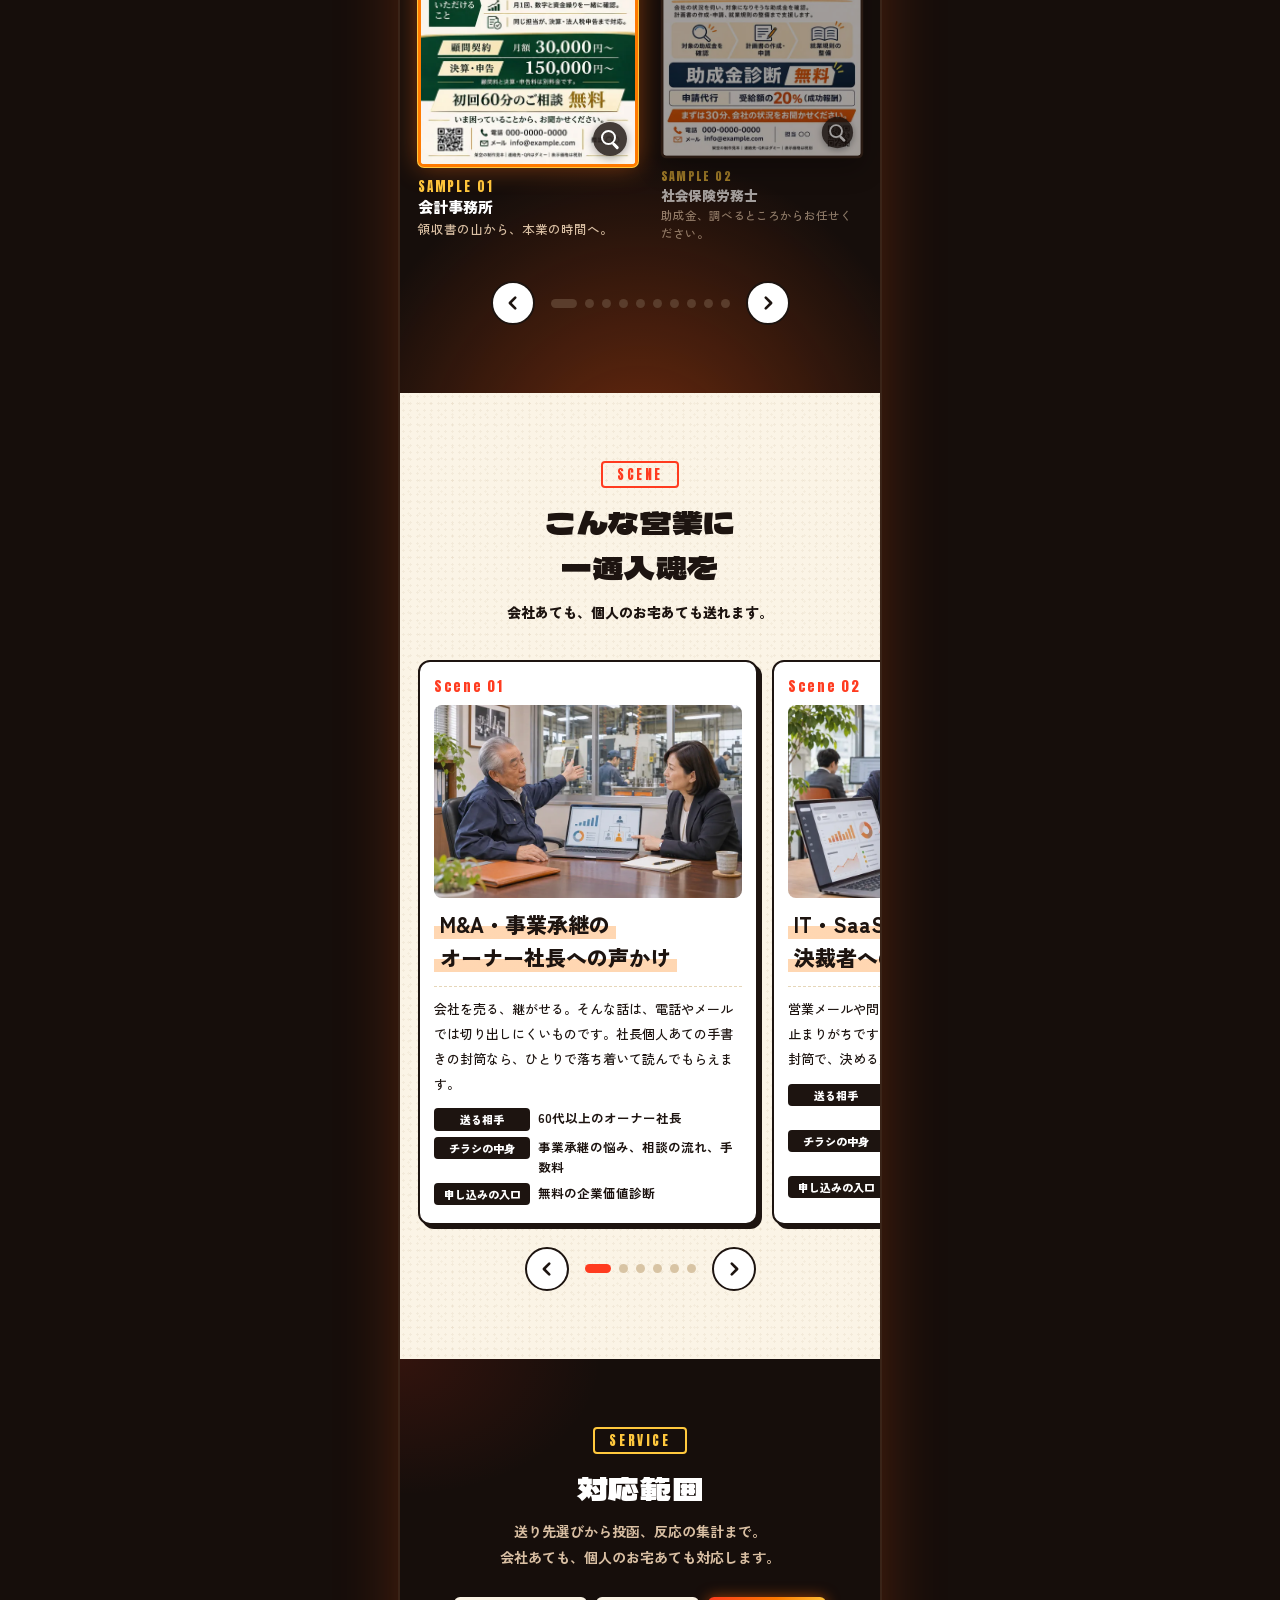
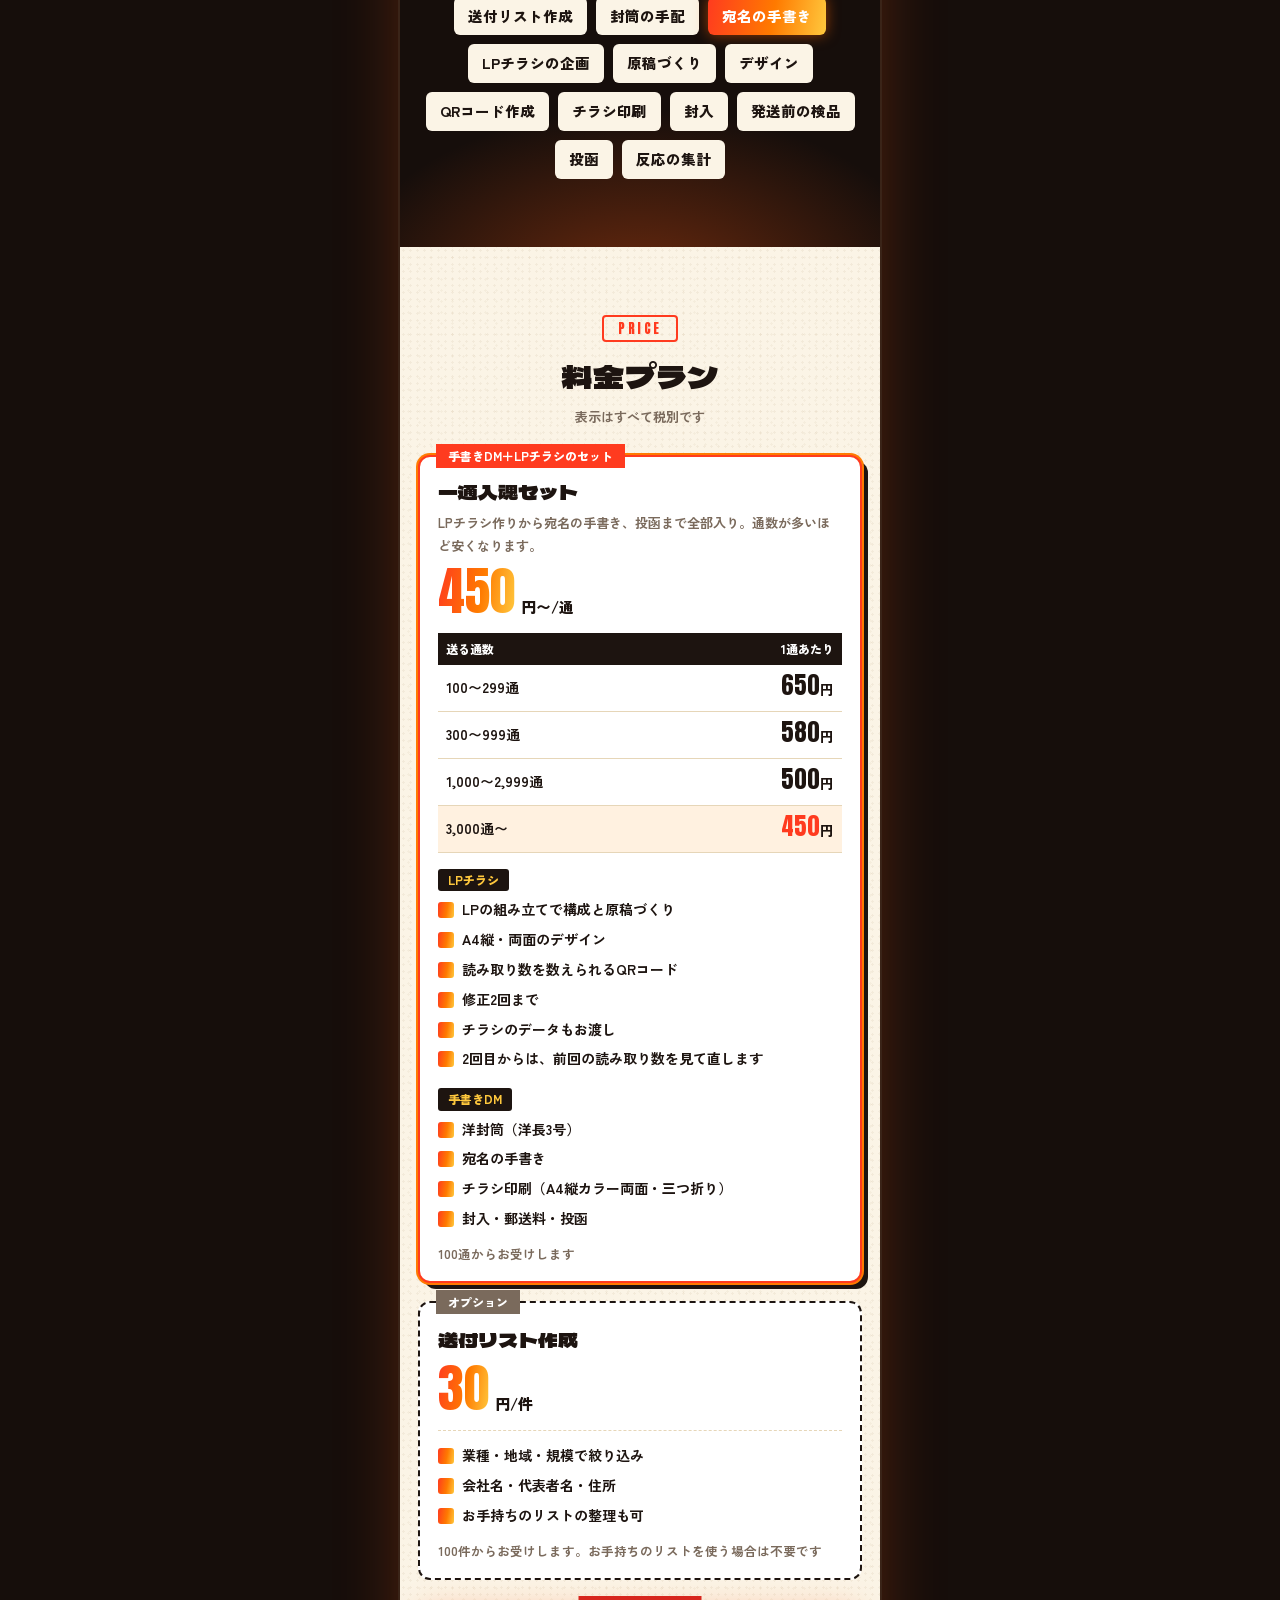
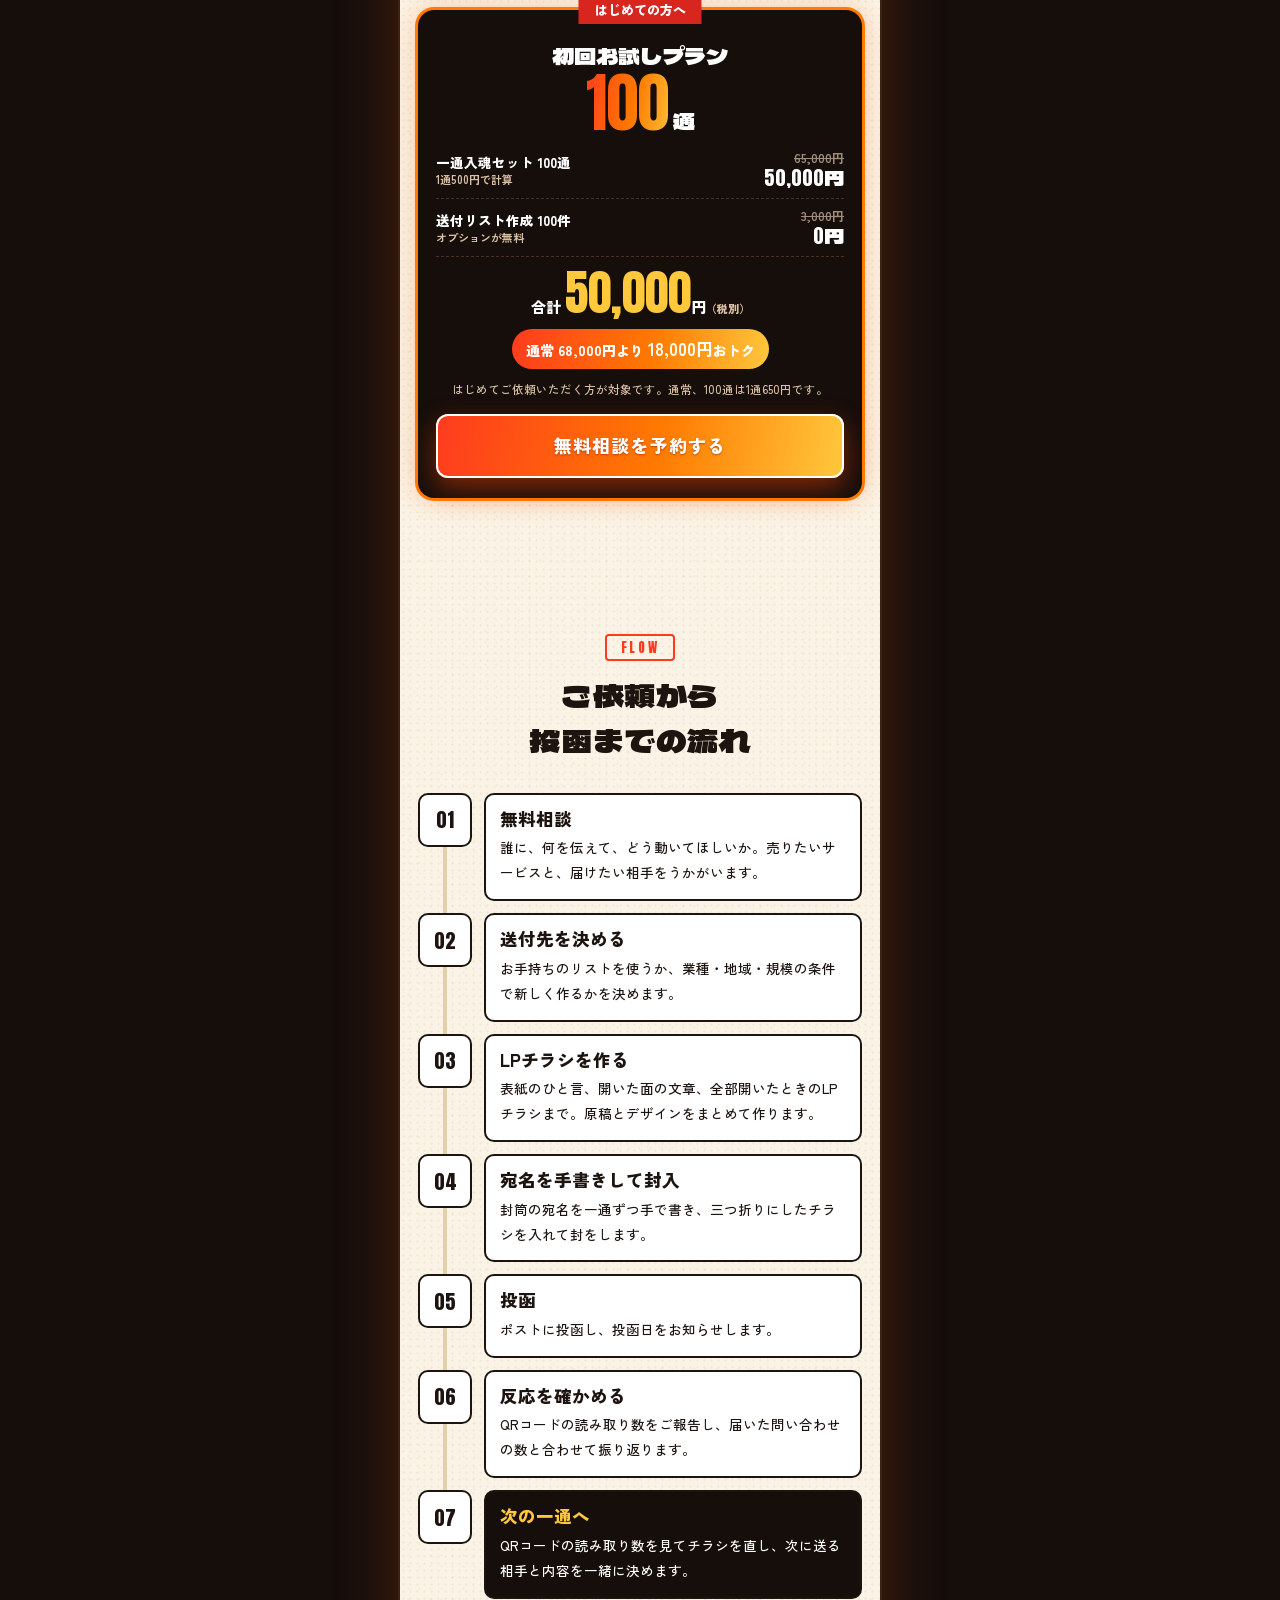
==== commit e42b46dd: "FVの背景に尾を引いて飛ぶ火花を追加 Co-Authored-By: Claude Opus 5.5 <noreply@anthropic.com>" ====
--- a/index.html
+++ b/index.html
@@ -56,7 +56,7 @@
     <div class="tags" aria-hidden="true"><div class="tags__track" data-tags="#宛名の手書き|#LPチラシ制作|#送付リスト作成|#チラシ印刷|#封入|#投函|#反応の集計"></div></div>
 
     <!-- FV -->
-    <section class="fv dark" data-index="TOP" data-embers="16">
+    <section class="fv dark" data-index="TOP" data-embers="16" data-sparks="34">
       <p class="fv__ribbon">テレアポも営業メールも届かない社長へ</p>
       <h1 class="fv__h1">
         <span class="l1">AI時代だから、</span>
@@ -608,6 +608,6 @@
 </div>
 <script src="samples/samples.js?v=3"></script>
 <script src="assets/lp.js?v=18"></script>
-<script src="assets/fx.js?v=4"></script>
+<script src="assets/fx.js?v=5"></script>
 </body>
 </html>
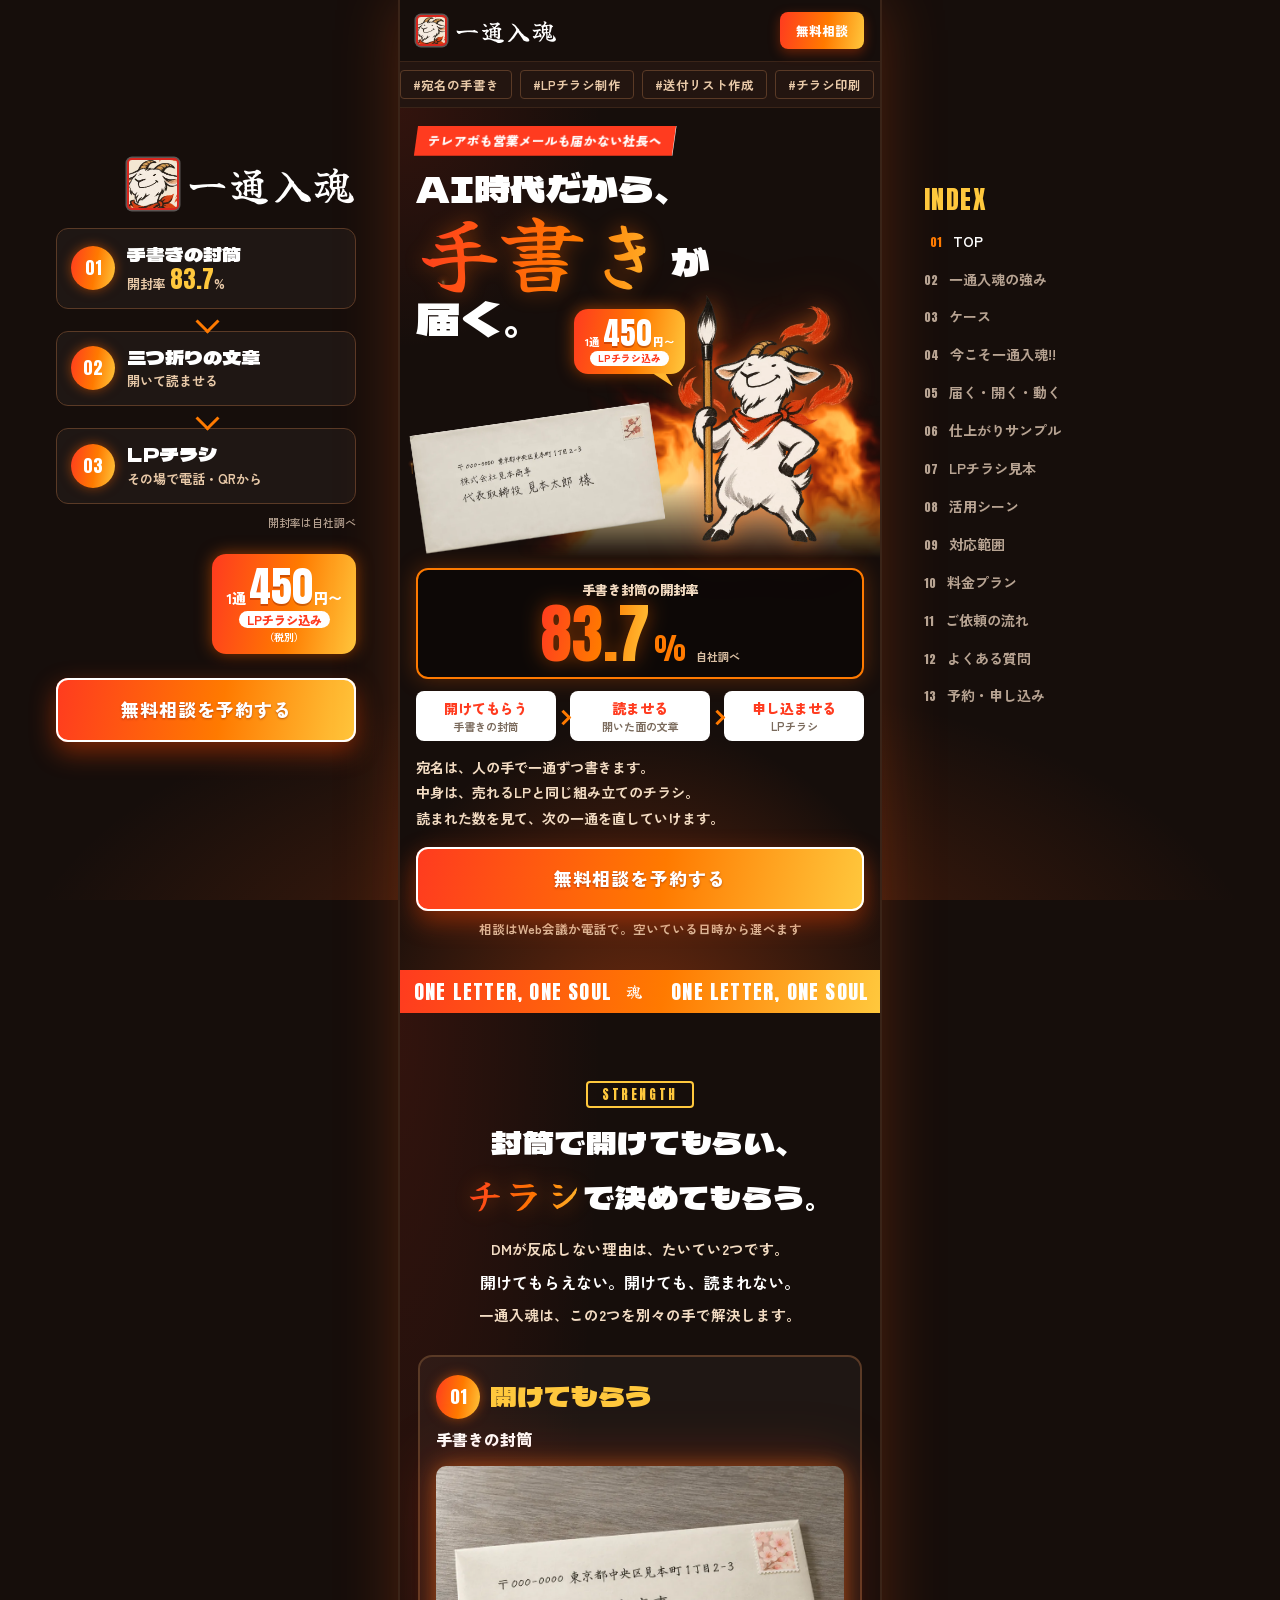
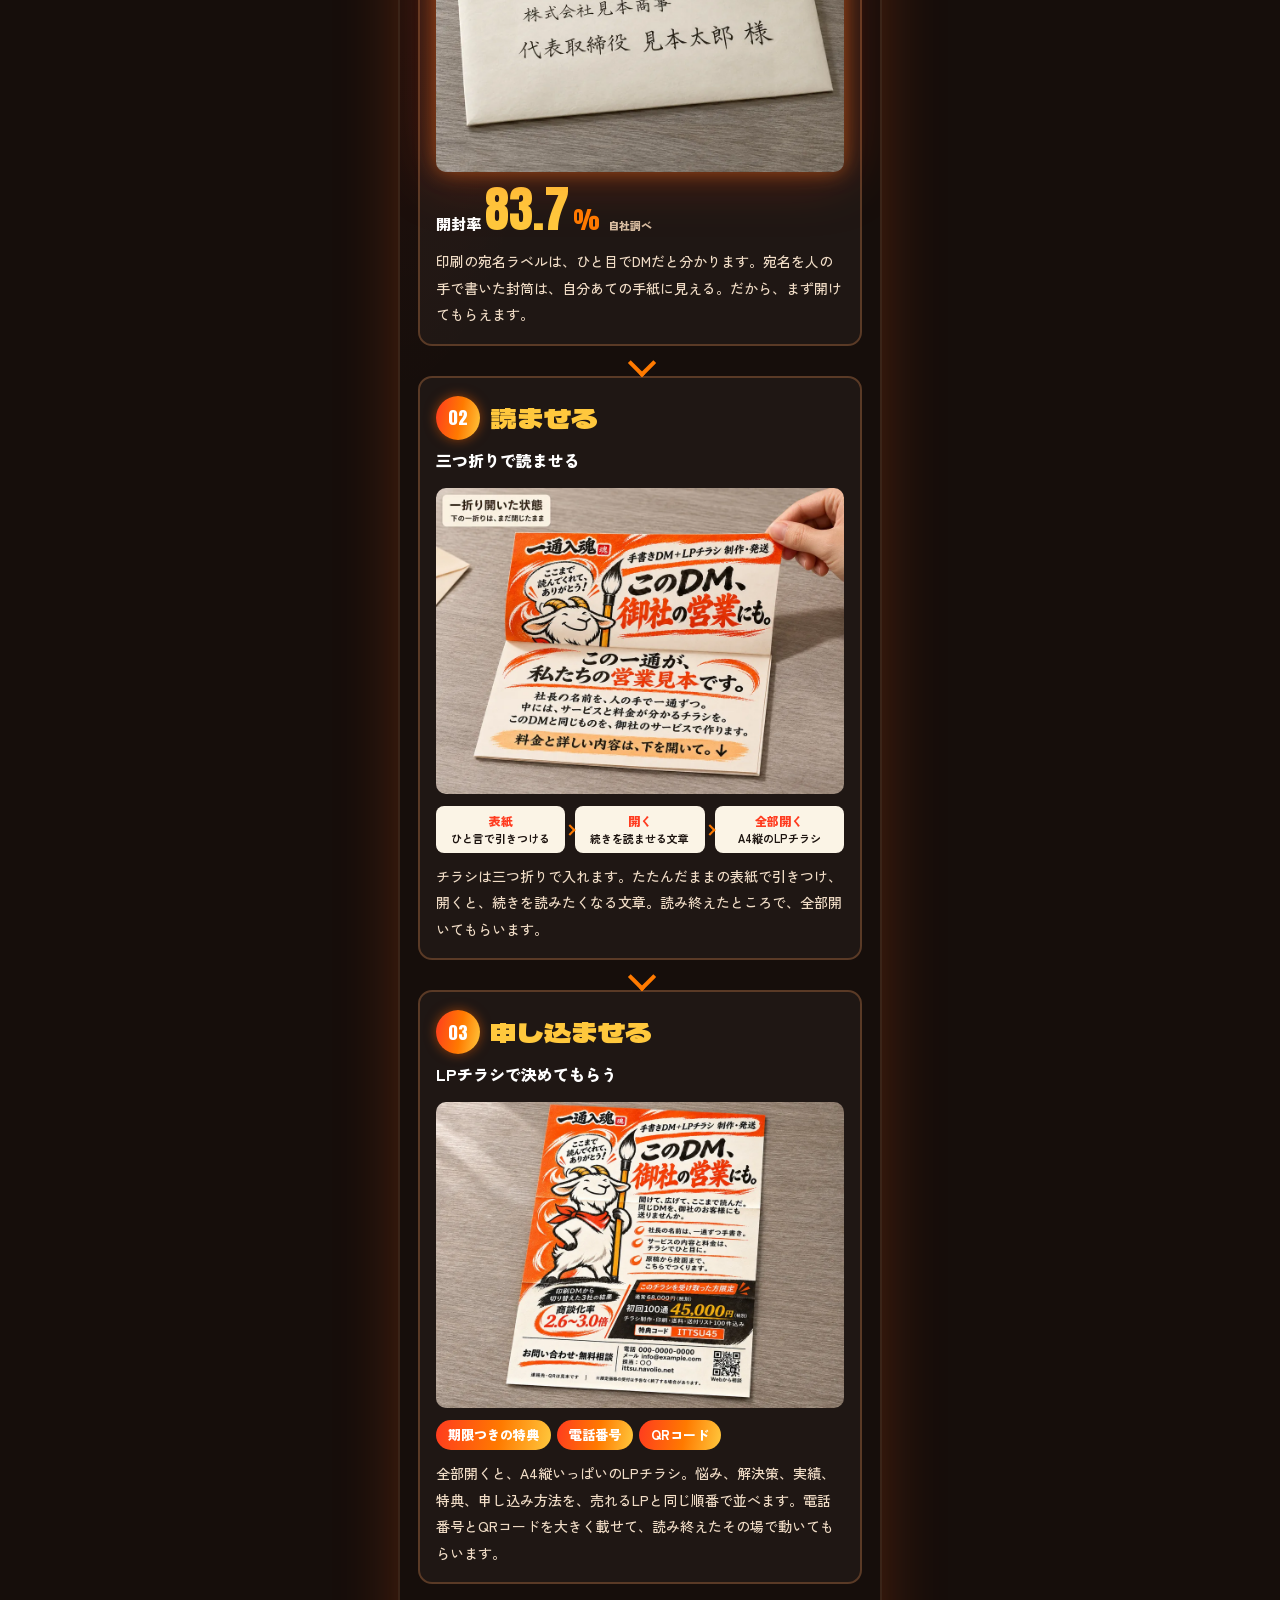
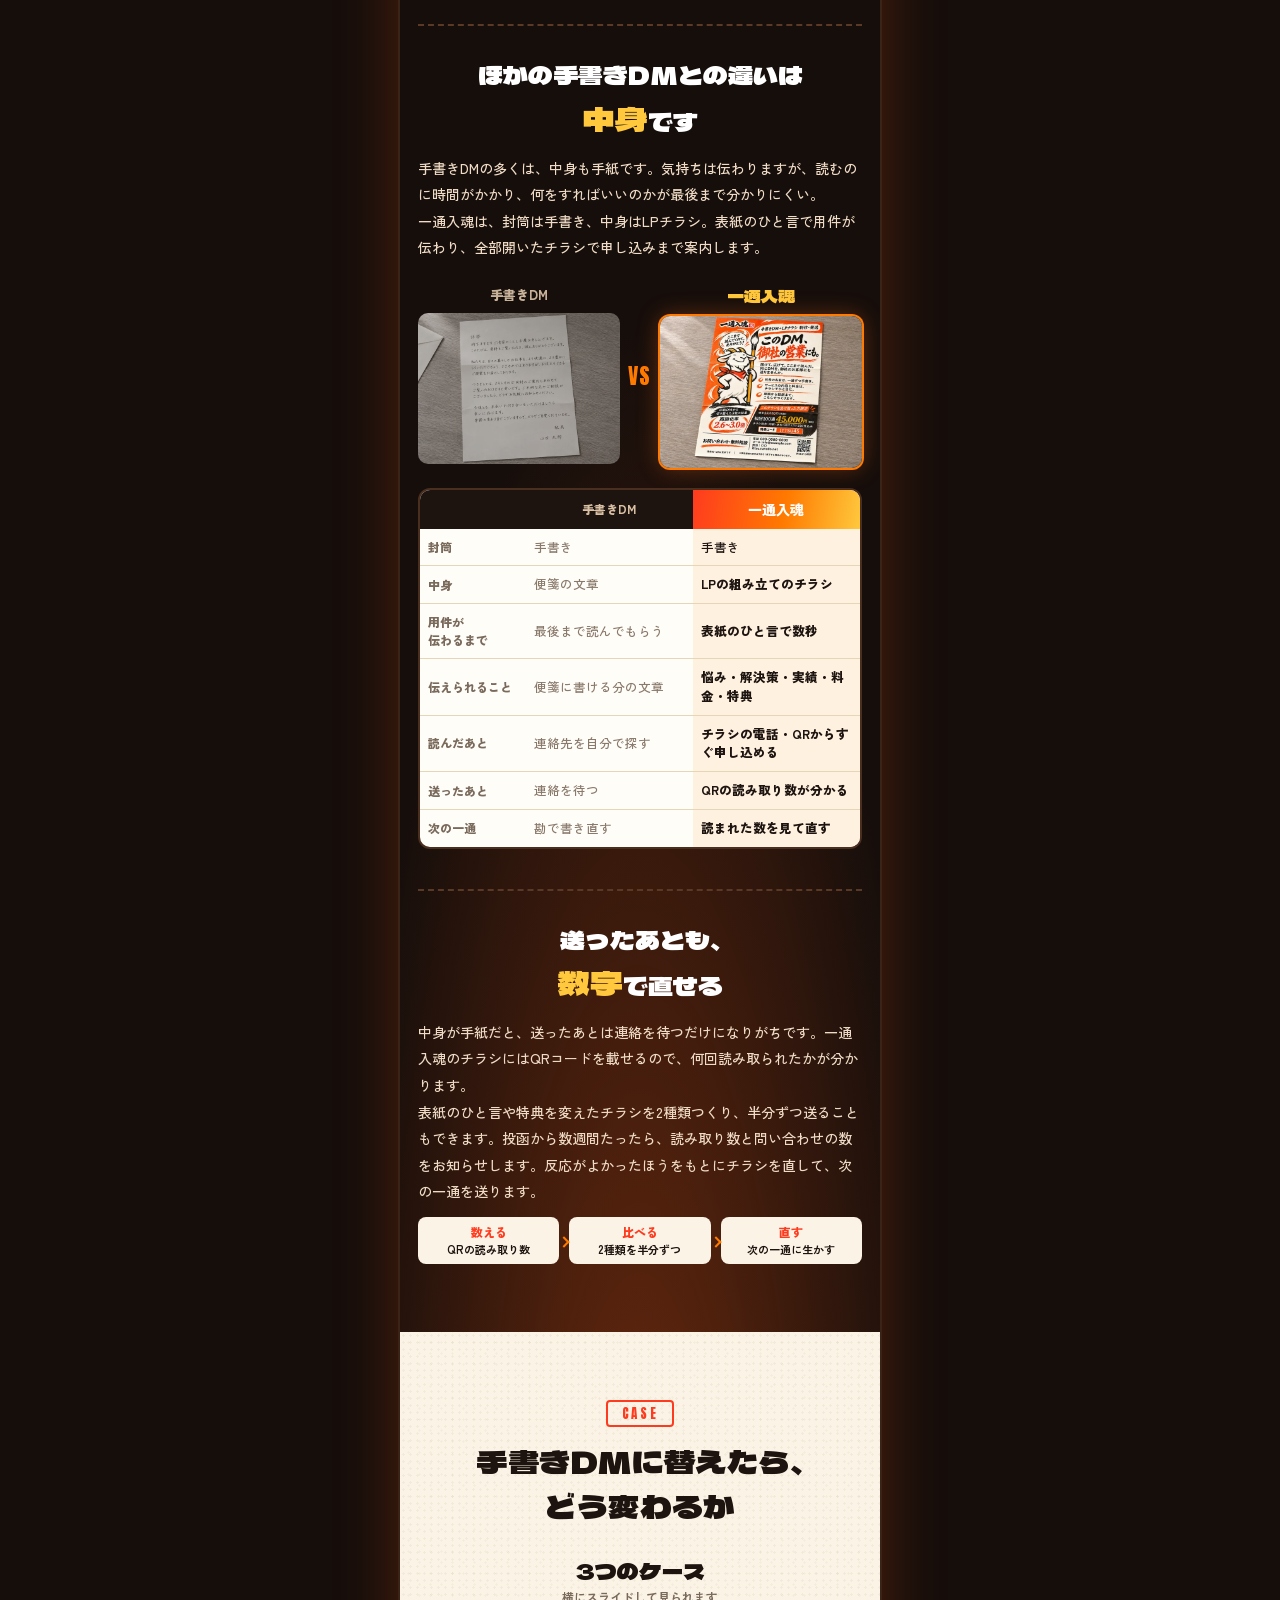
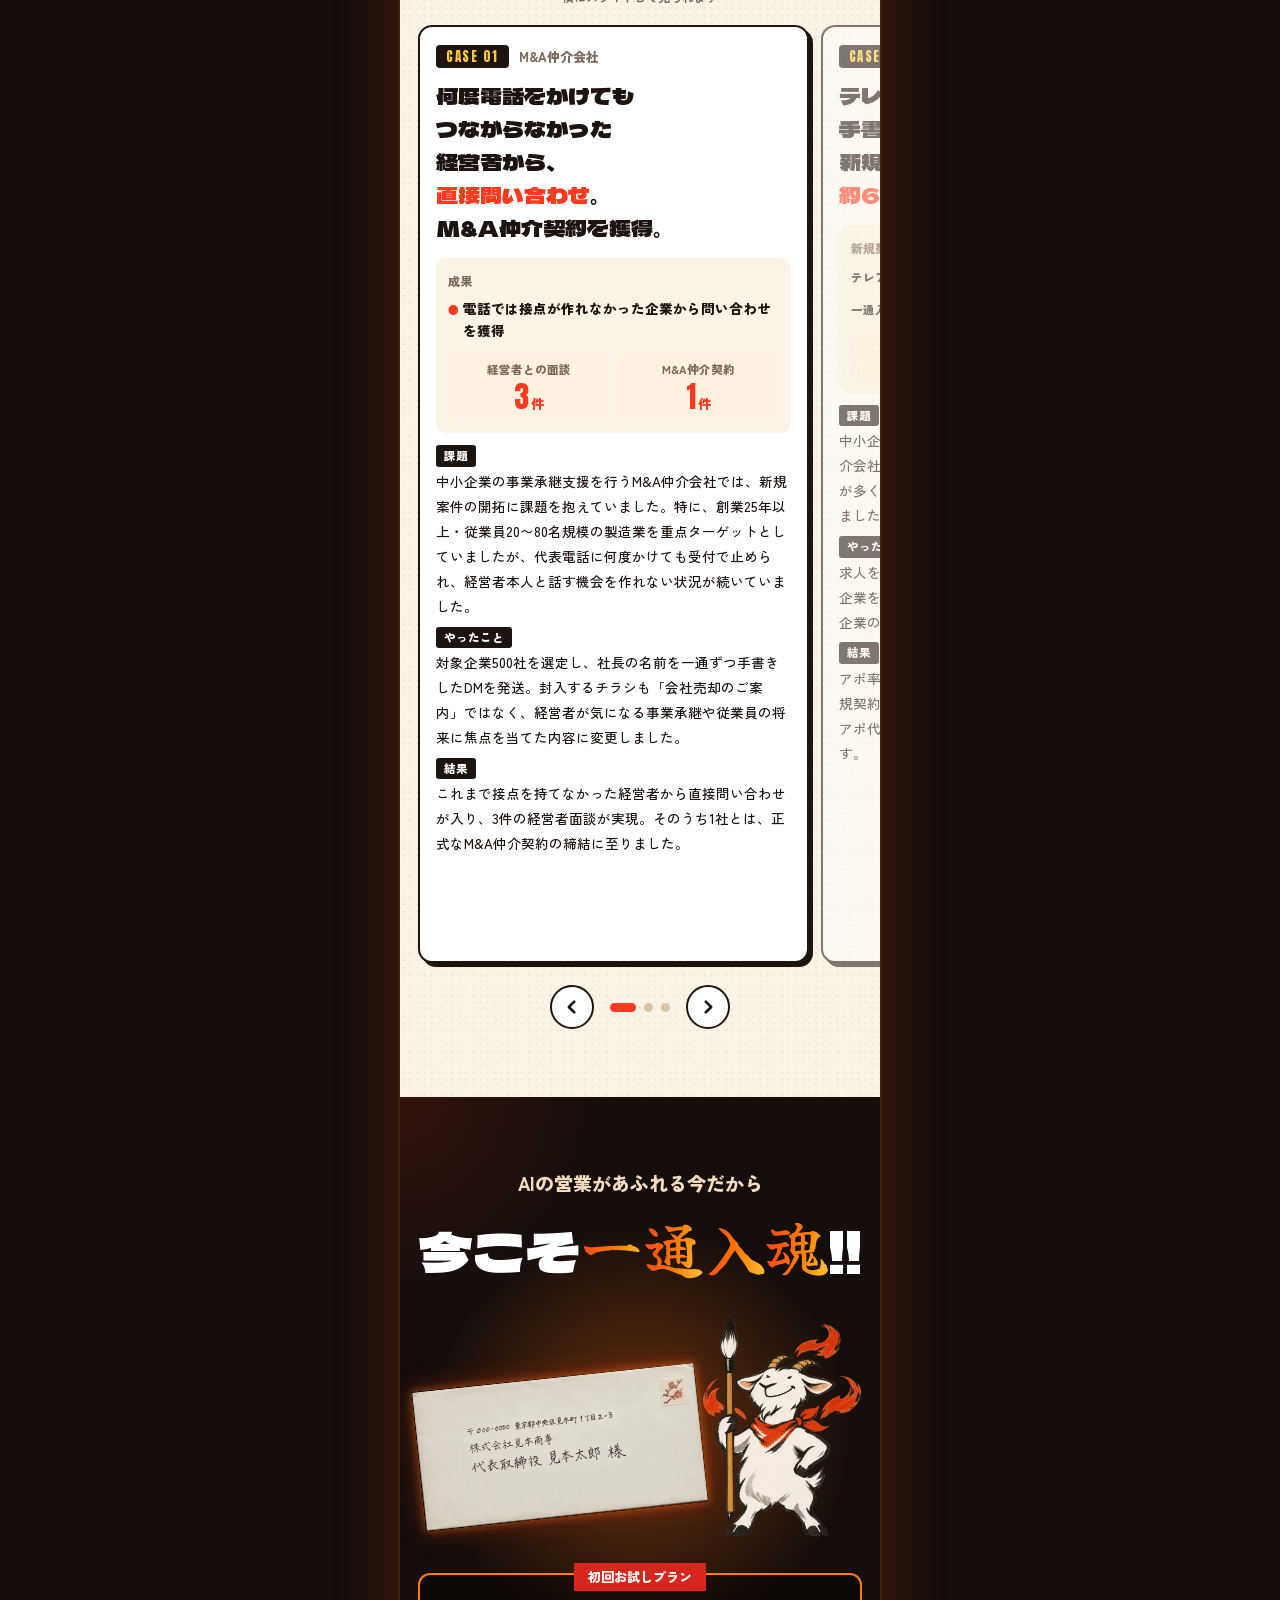
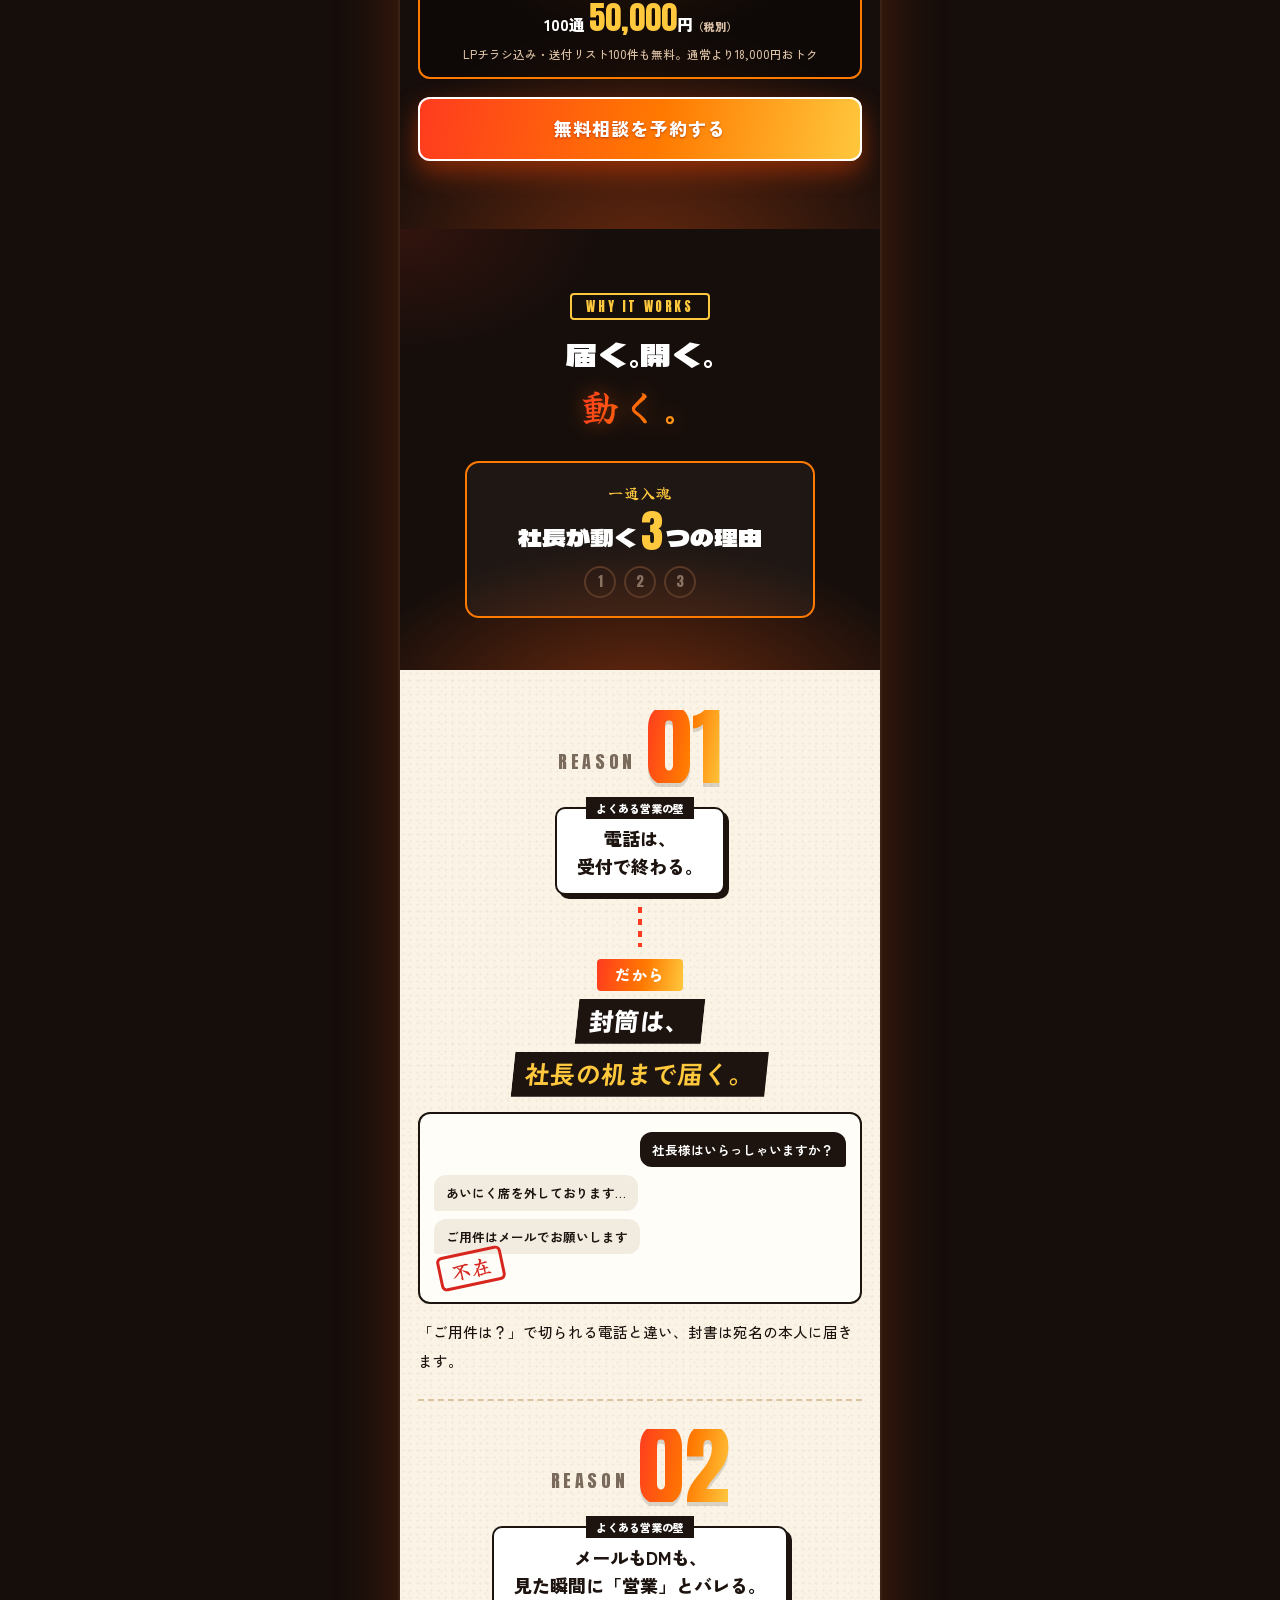
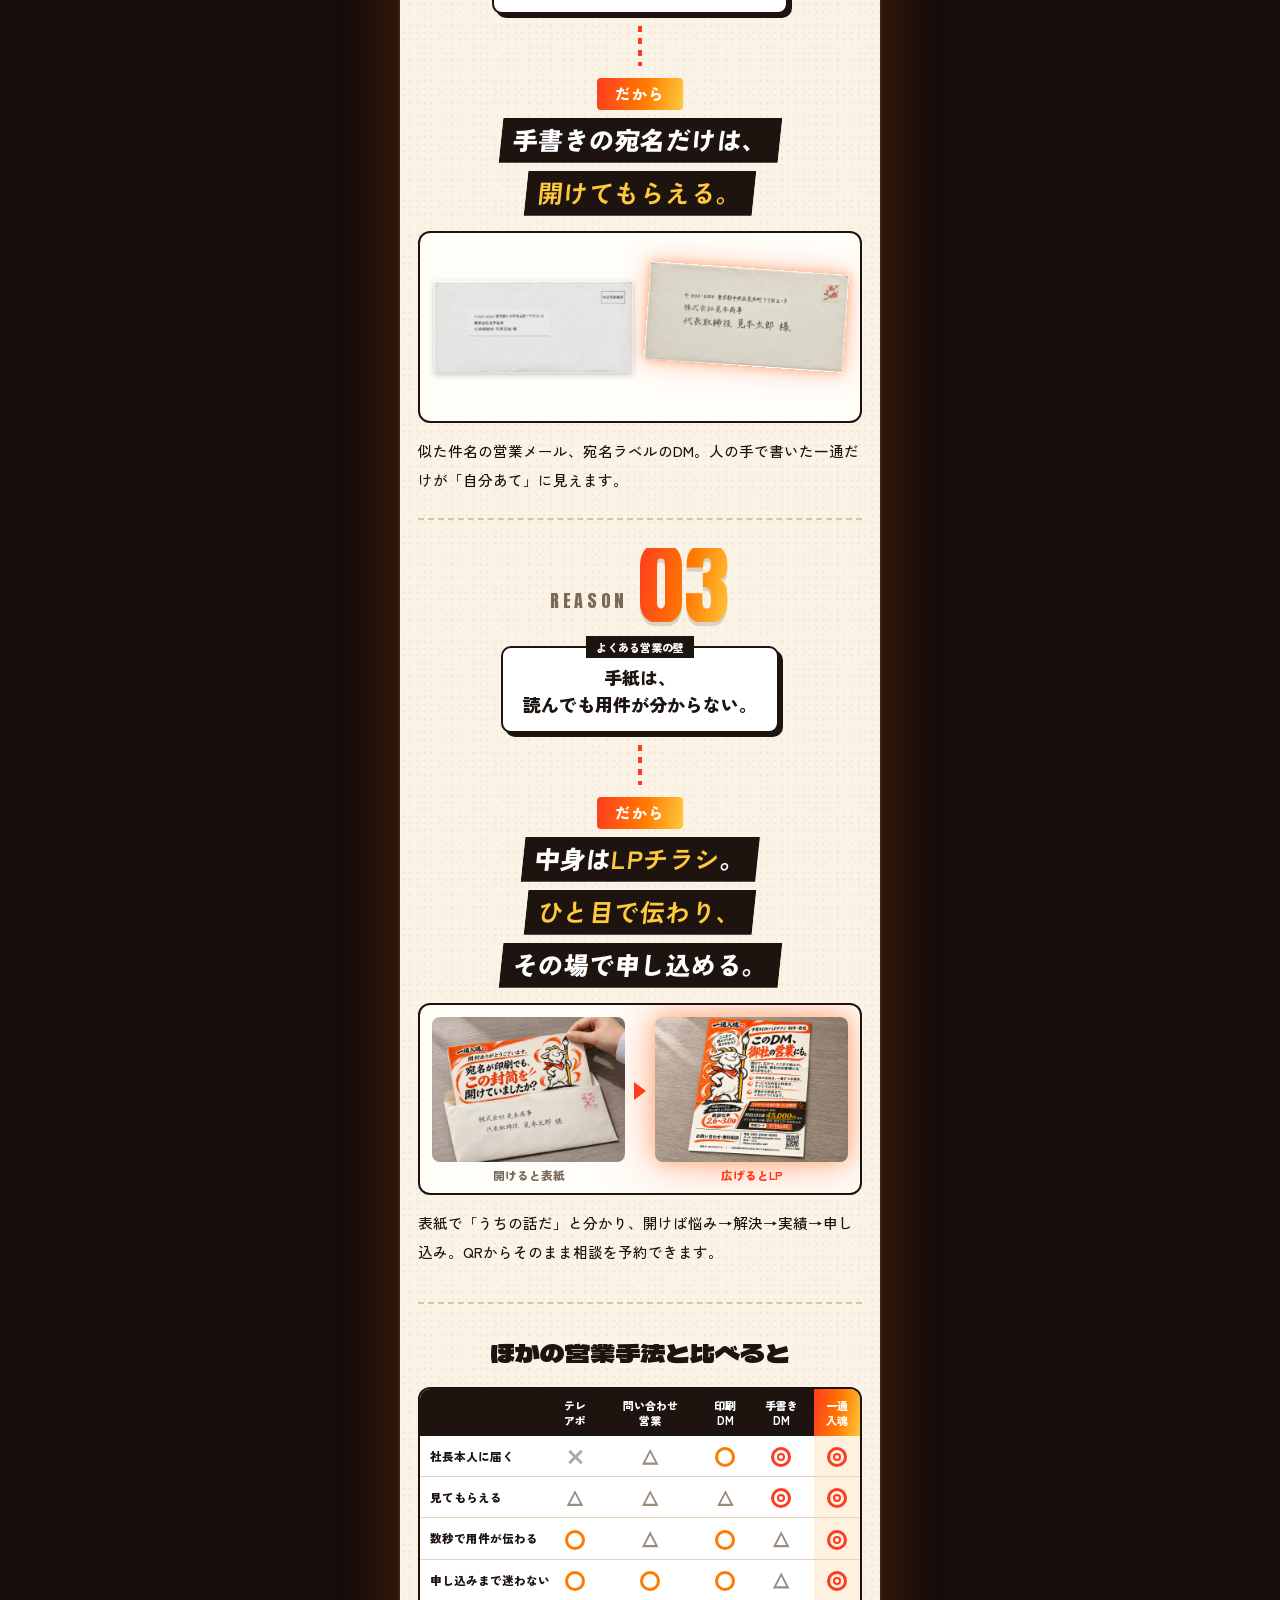
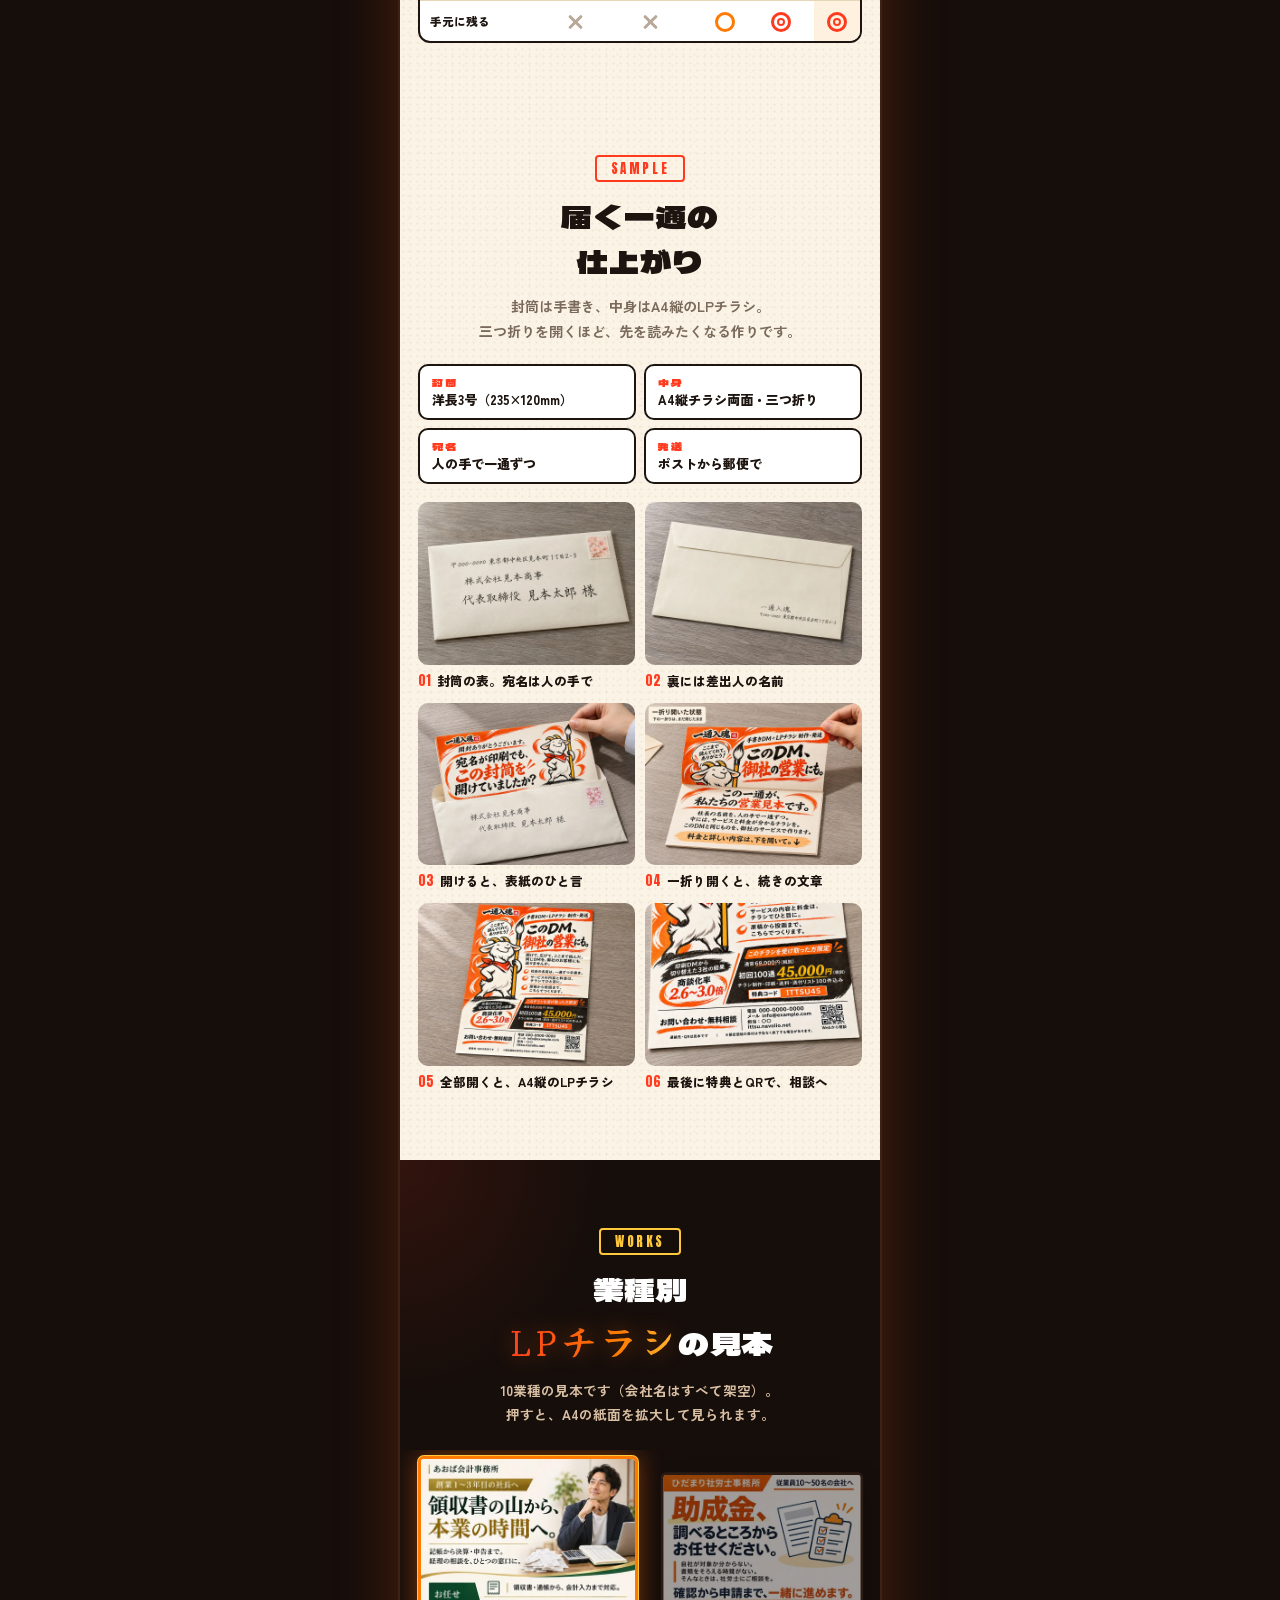
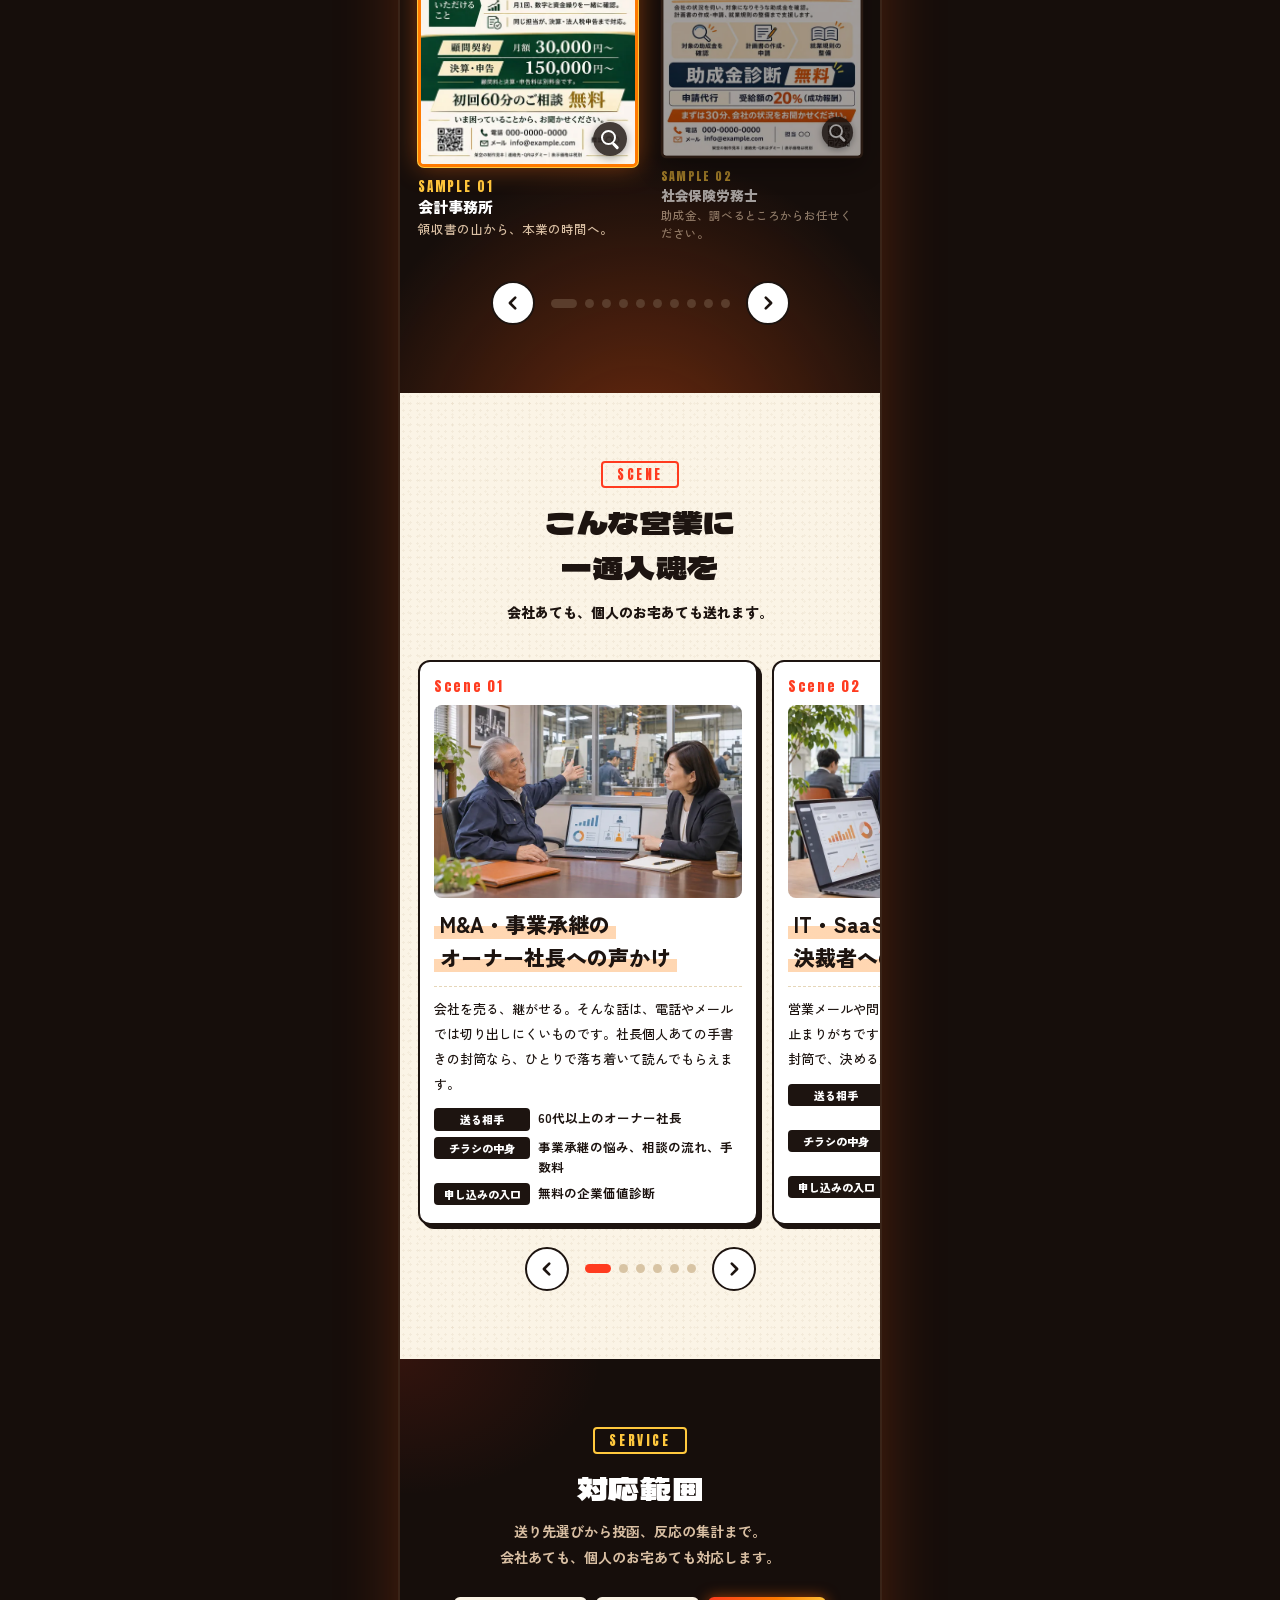
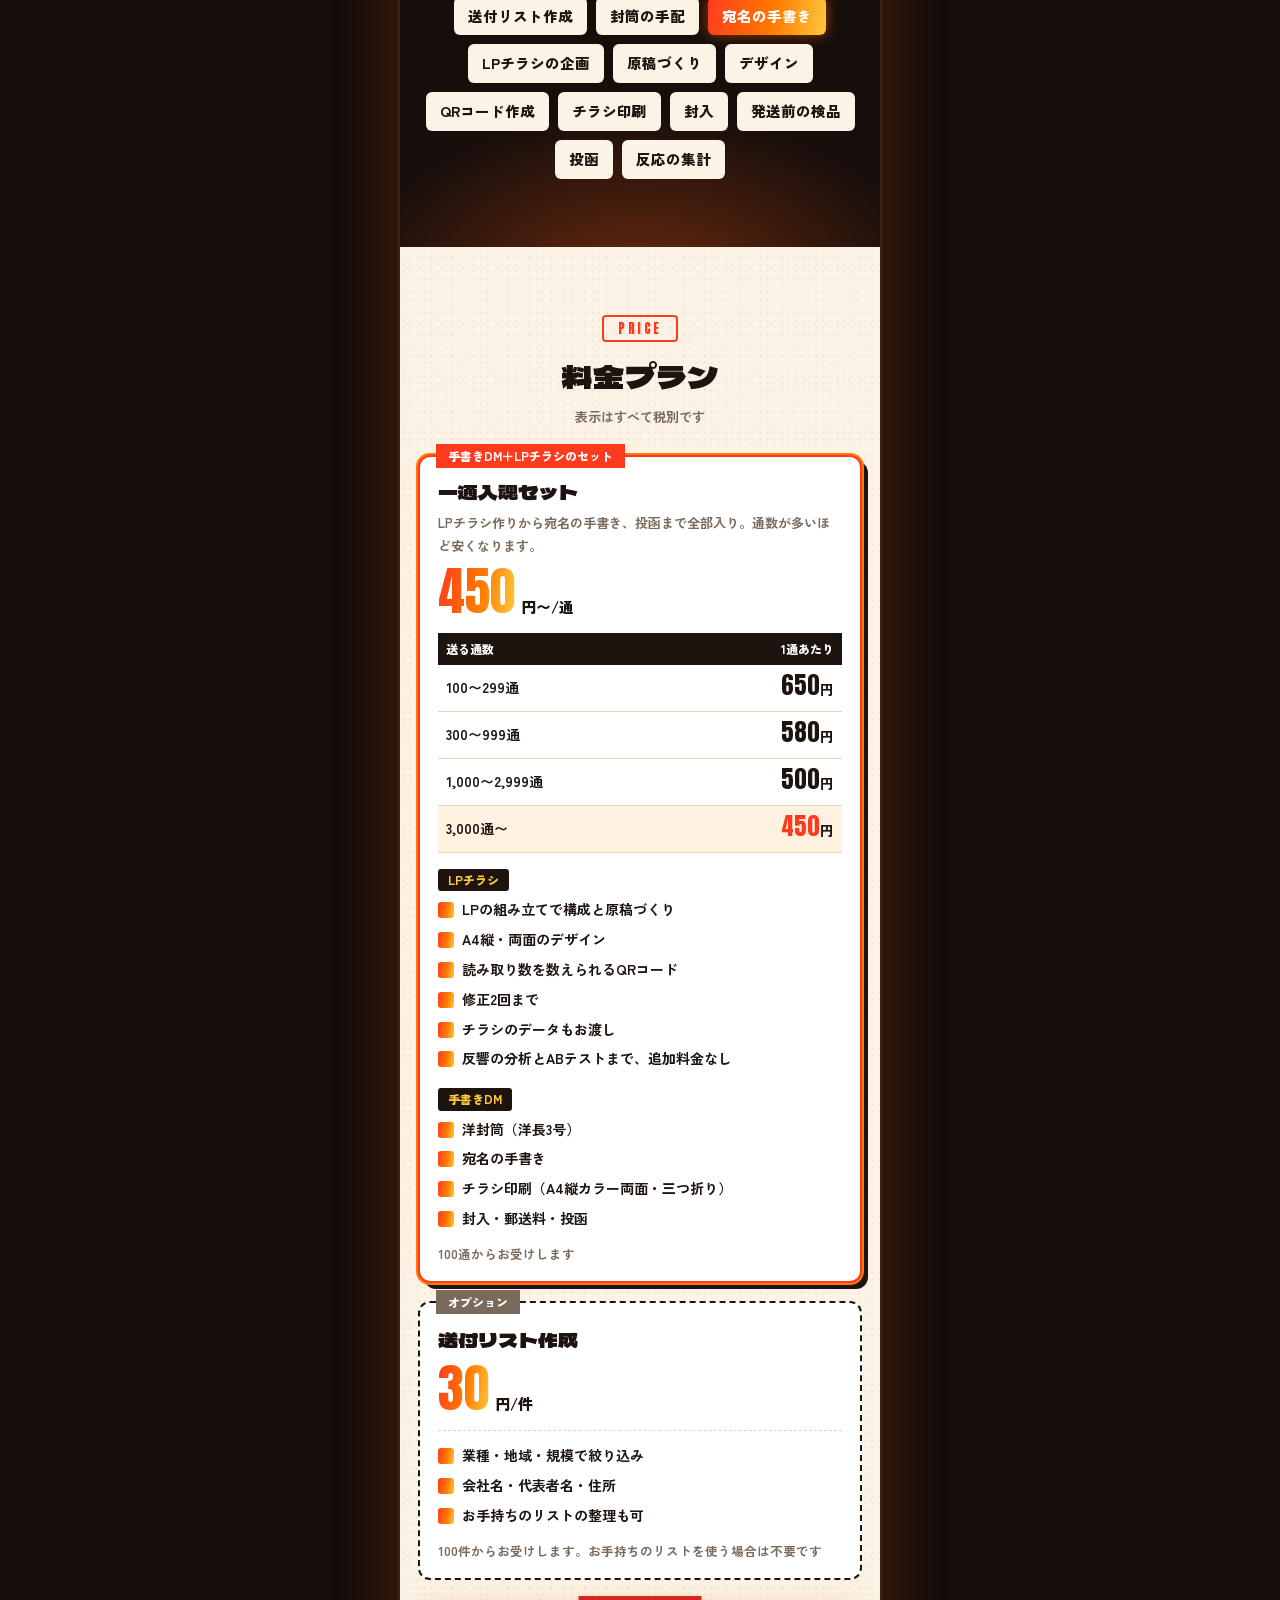
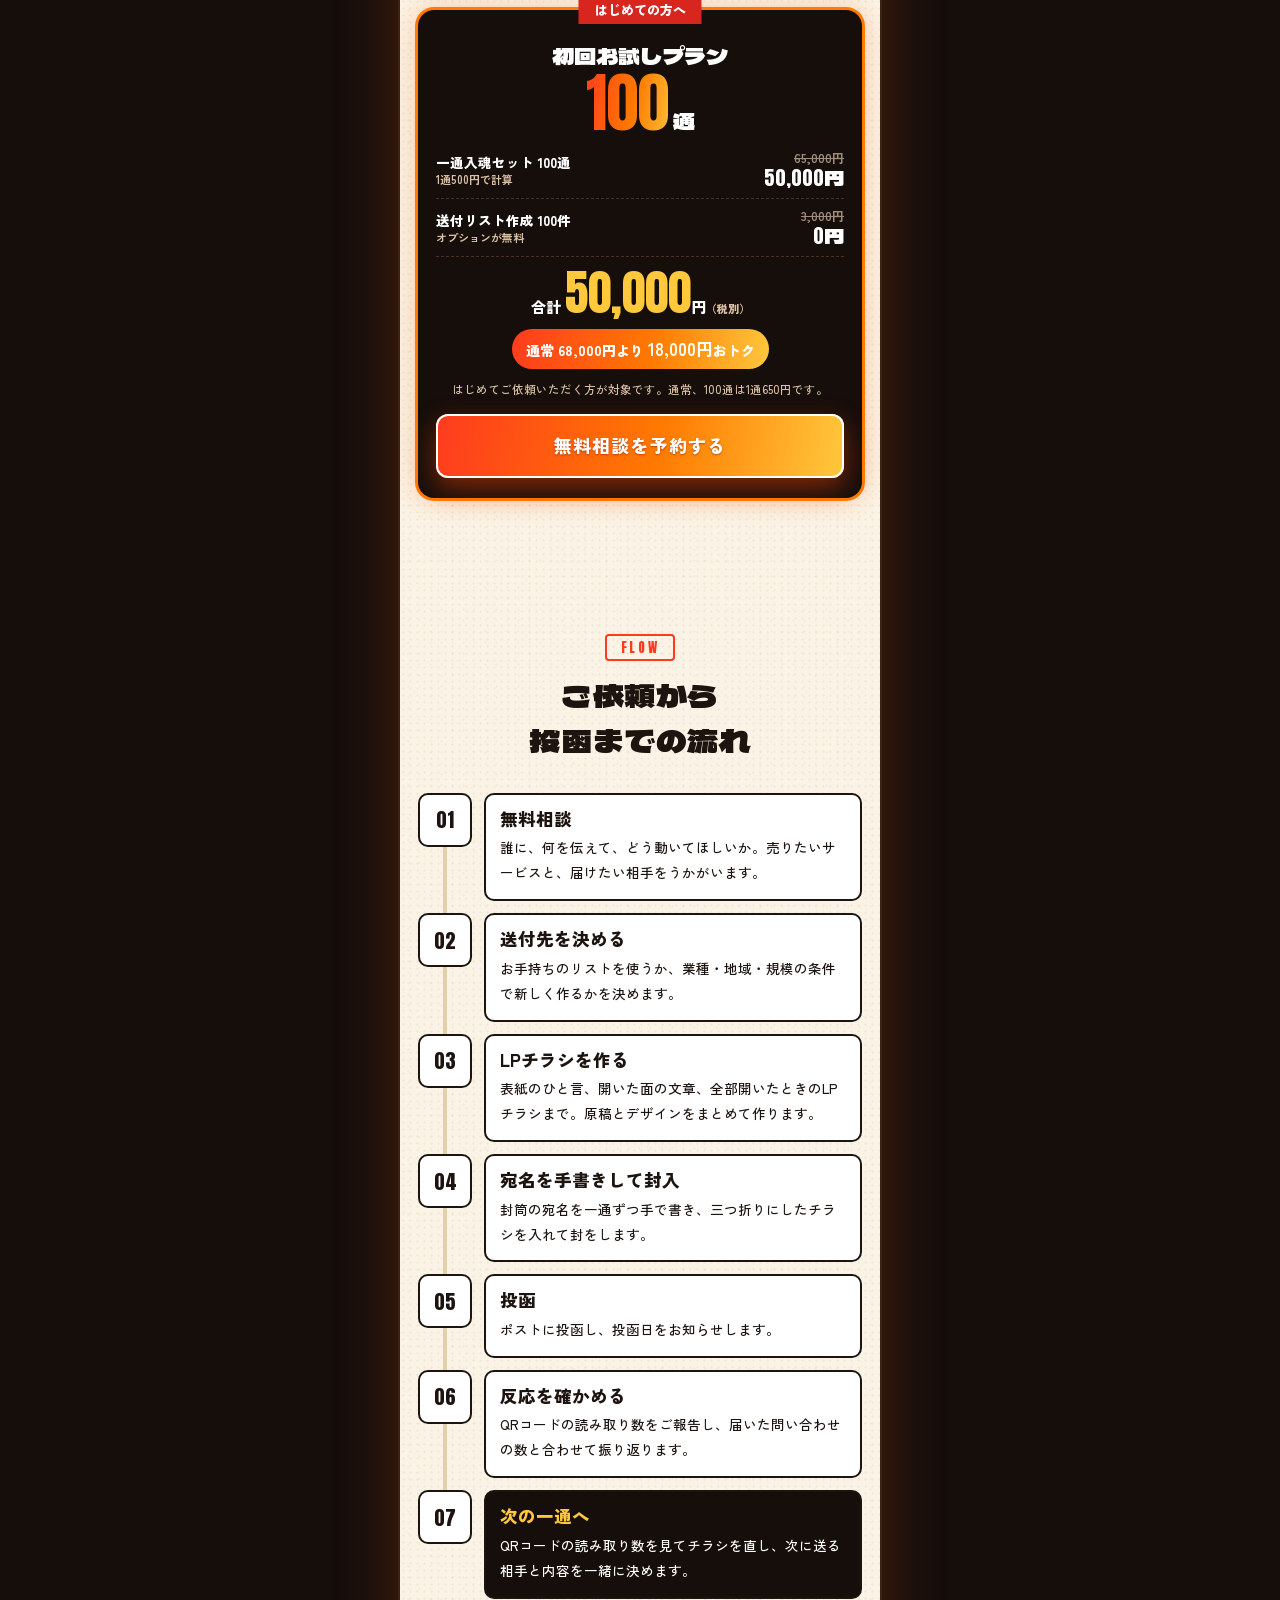
==== commit fdd0c378: "料金プランのLPチラシの項目を「反響の分析とABテストまで、追加料金なし」に変更 Co-Authored-By: Claude Opus 5.5 <noreply@anthropic.com>" ====
--- a/index.html
+++ b/index.html
@@ -438,7 +438,7 @@
               </tbody>
             </table>
             <div class="plan__incs">
-              <div><p class="plan__incttl">LPチラシ</p><ul class="plan__inc"><li>LPの組み立てで構成と原稿づくり</li><li>A4縦・両面のデザイン</li><li>読み取り数を数えられるQRコード</li><li>修正2回まで</li><li>チラシのデータもお渡し</li><li>2回目からは、前回の読み取り数を見て直します</li></ul></div>
+              <div><p class="plan__incttl">LPチラシ</p><ul class="plan__inc"><li>LPの組み立てで構成と原稿づくり</li><li>A4縦・両面のデザイン</li><li>読み取り数を数えられるQRコード</li><li>修正2回まで</li><li>チラシのデータもお渡し</li><li>反響の分析とABテストまで、追加料金なし</li></ul></div>
               <div><p class="plan__incttl">手書きDM</p><ul class="plan__inc"><li>洋封筒（洋長3号）</li><li>宛名の手書き</li><li>チラシ印刷（A4縦カラー両面・三つ折り）</li><li>封入・郵送料・投函</li></ul></div>
             </div>
             <p class="plan__note">100通からお受けします</p>
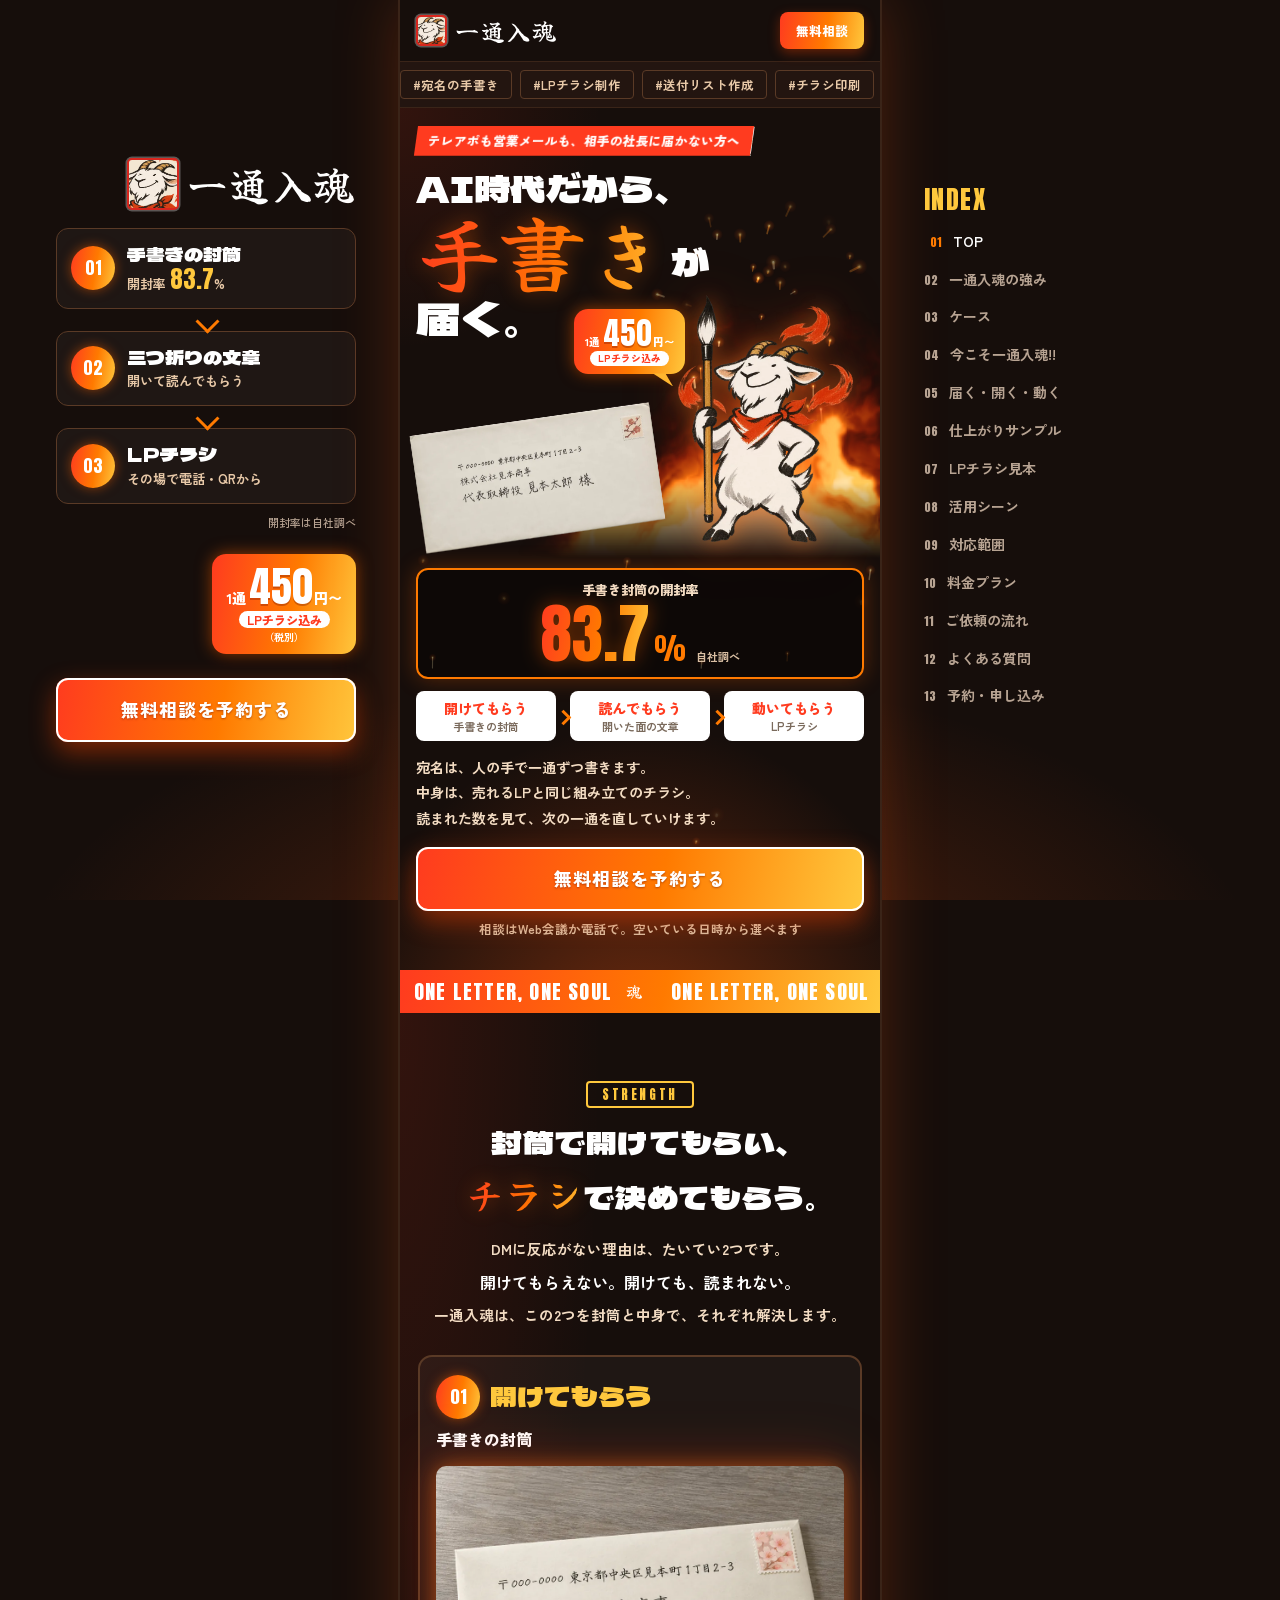
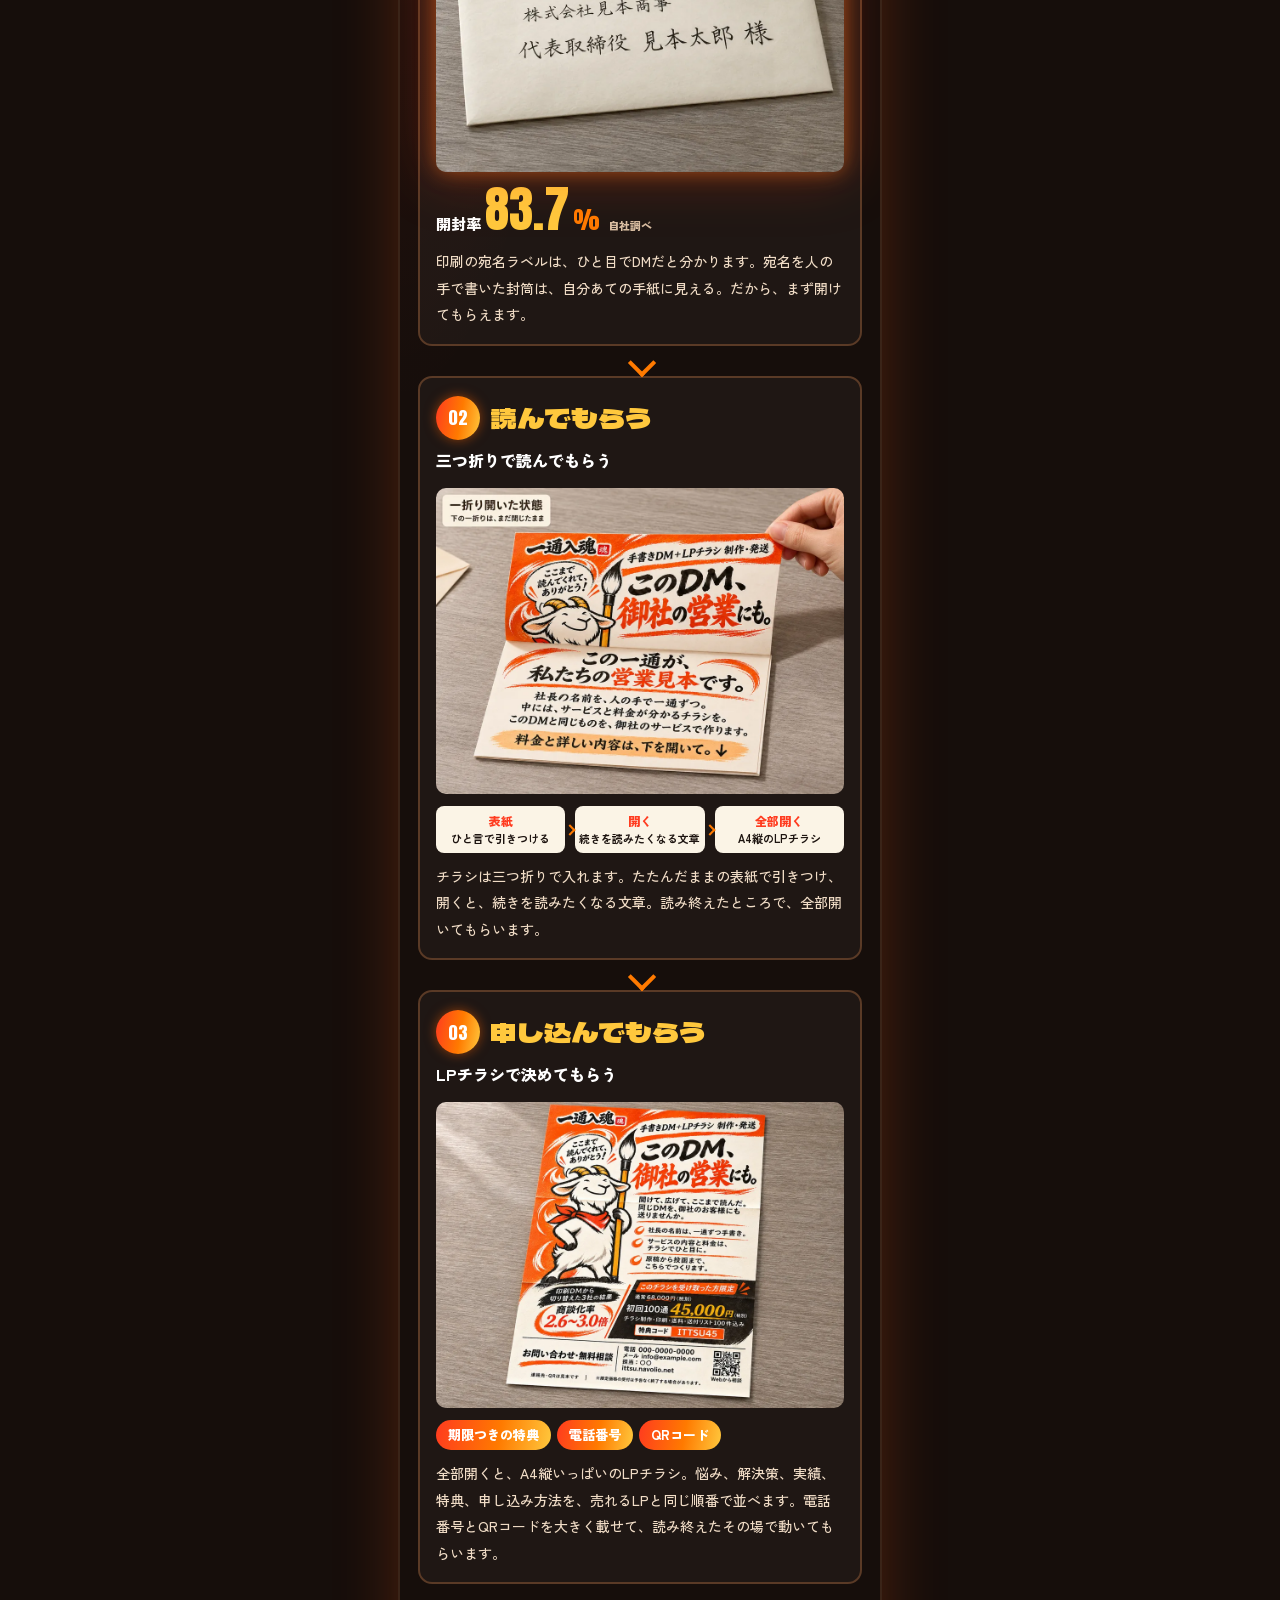
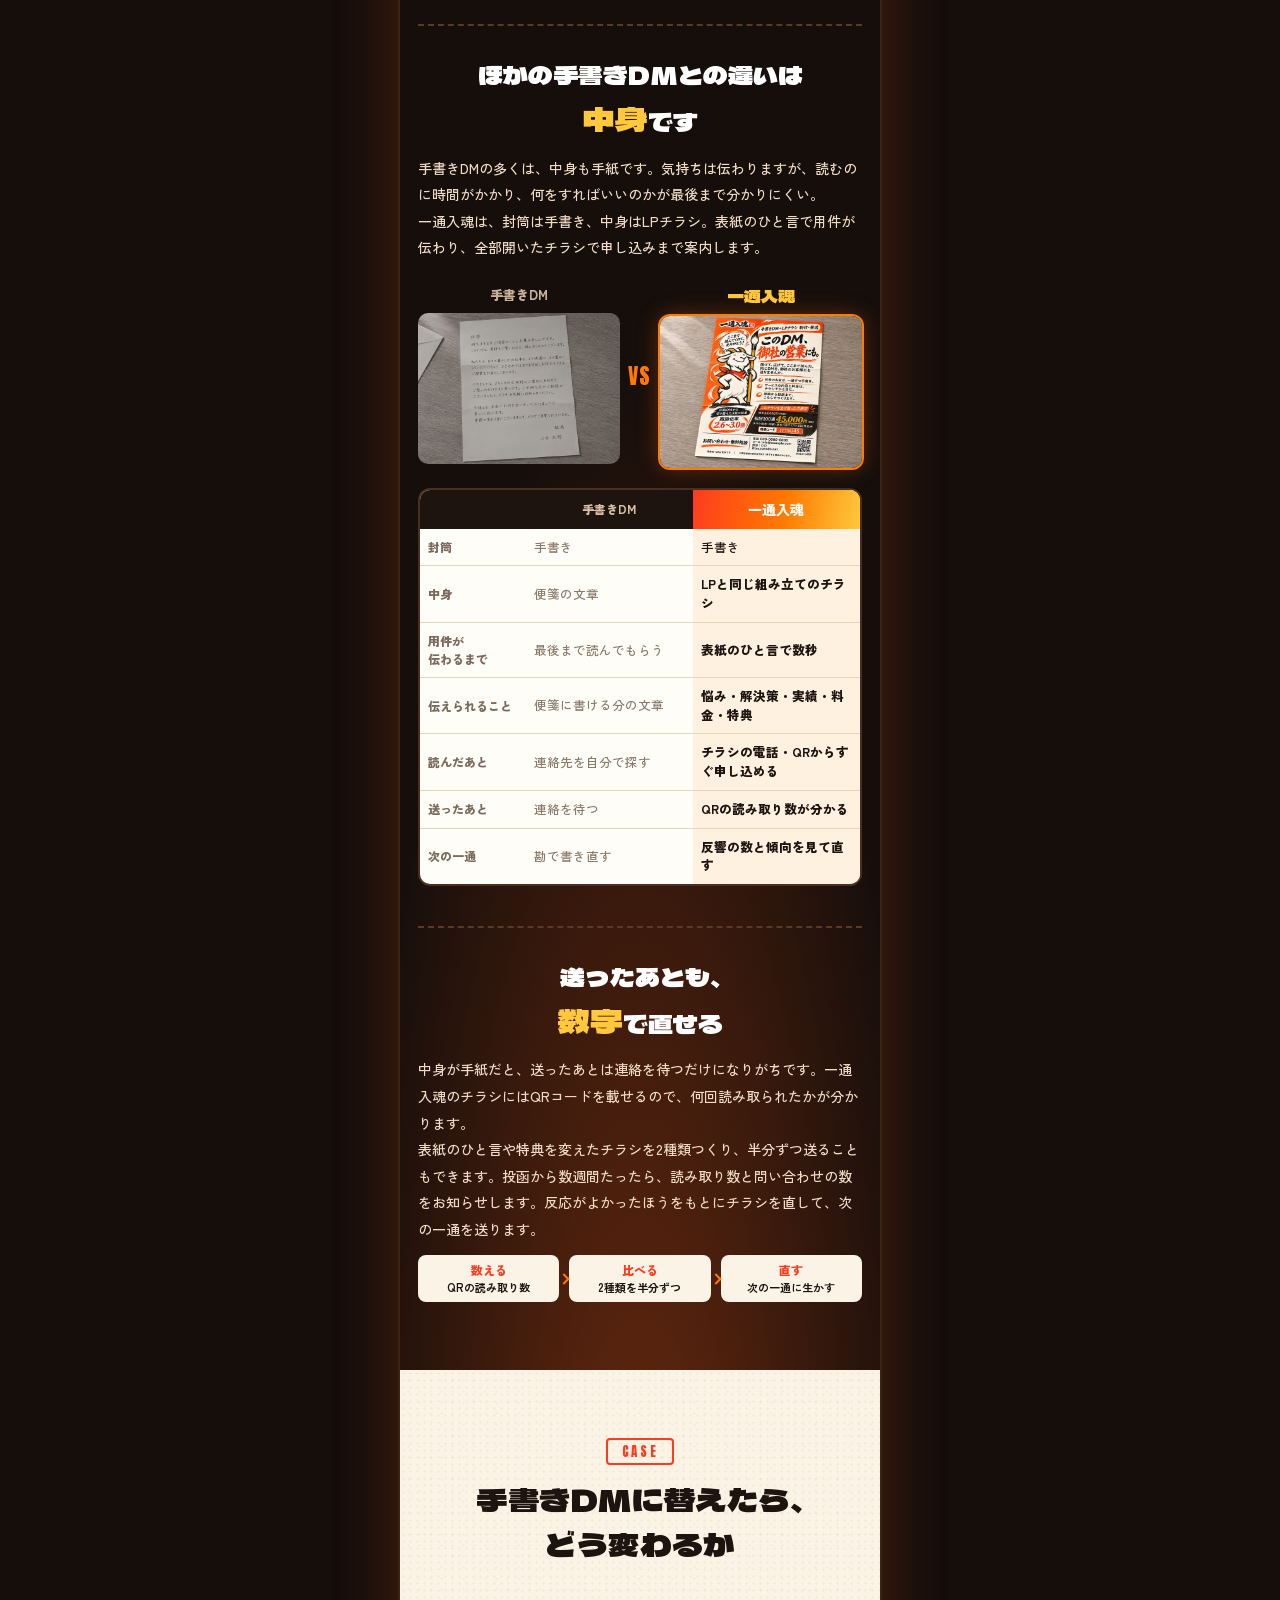
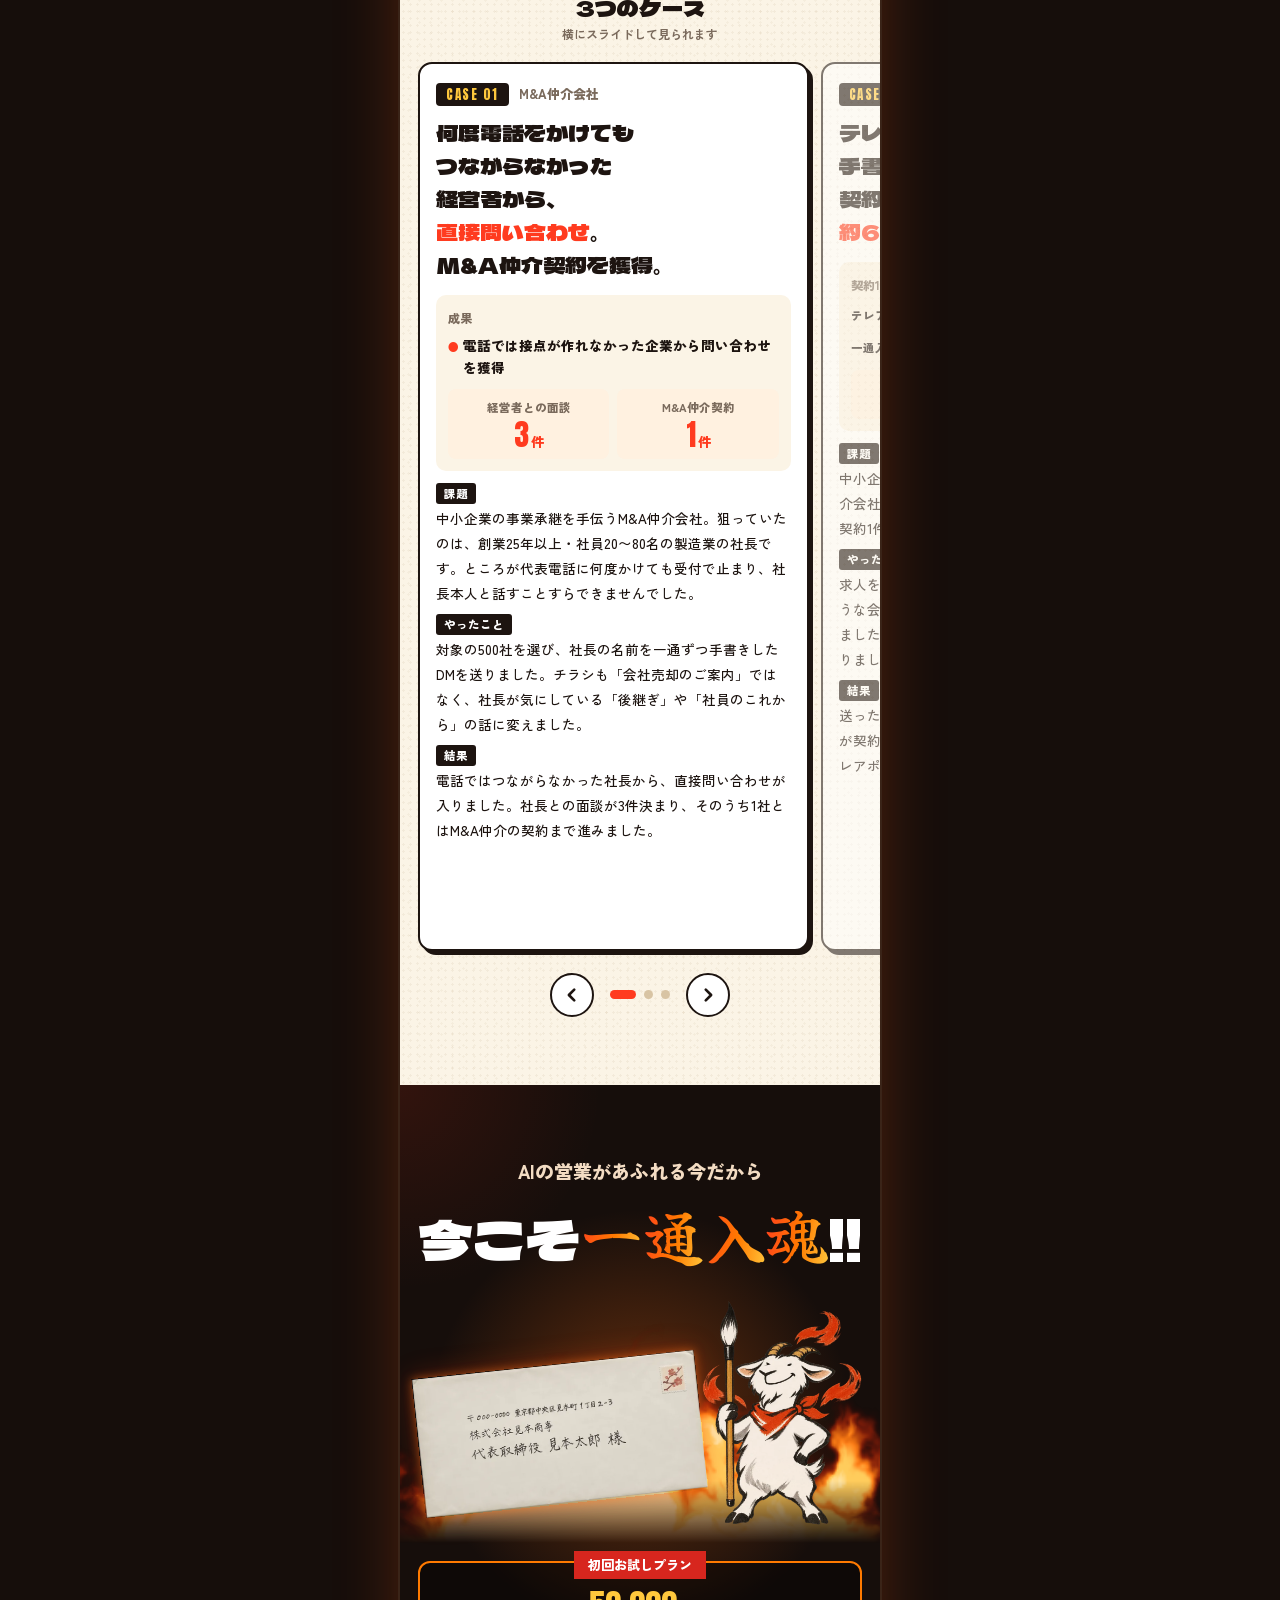
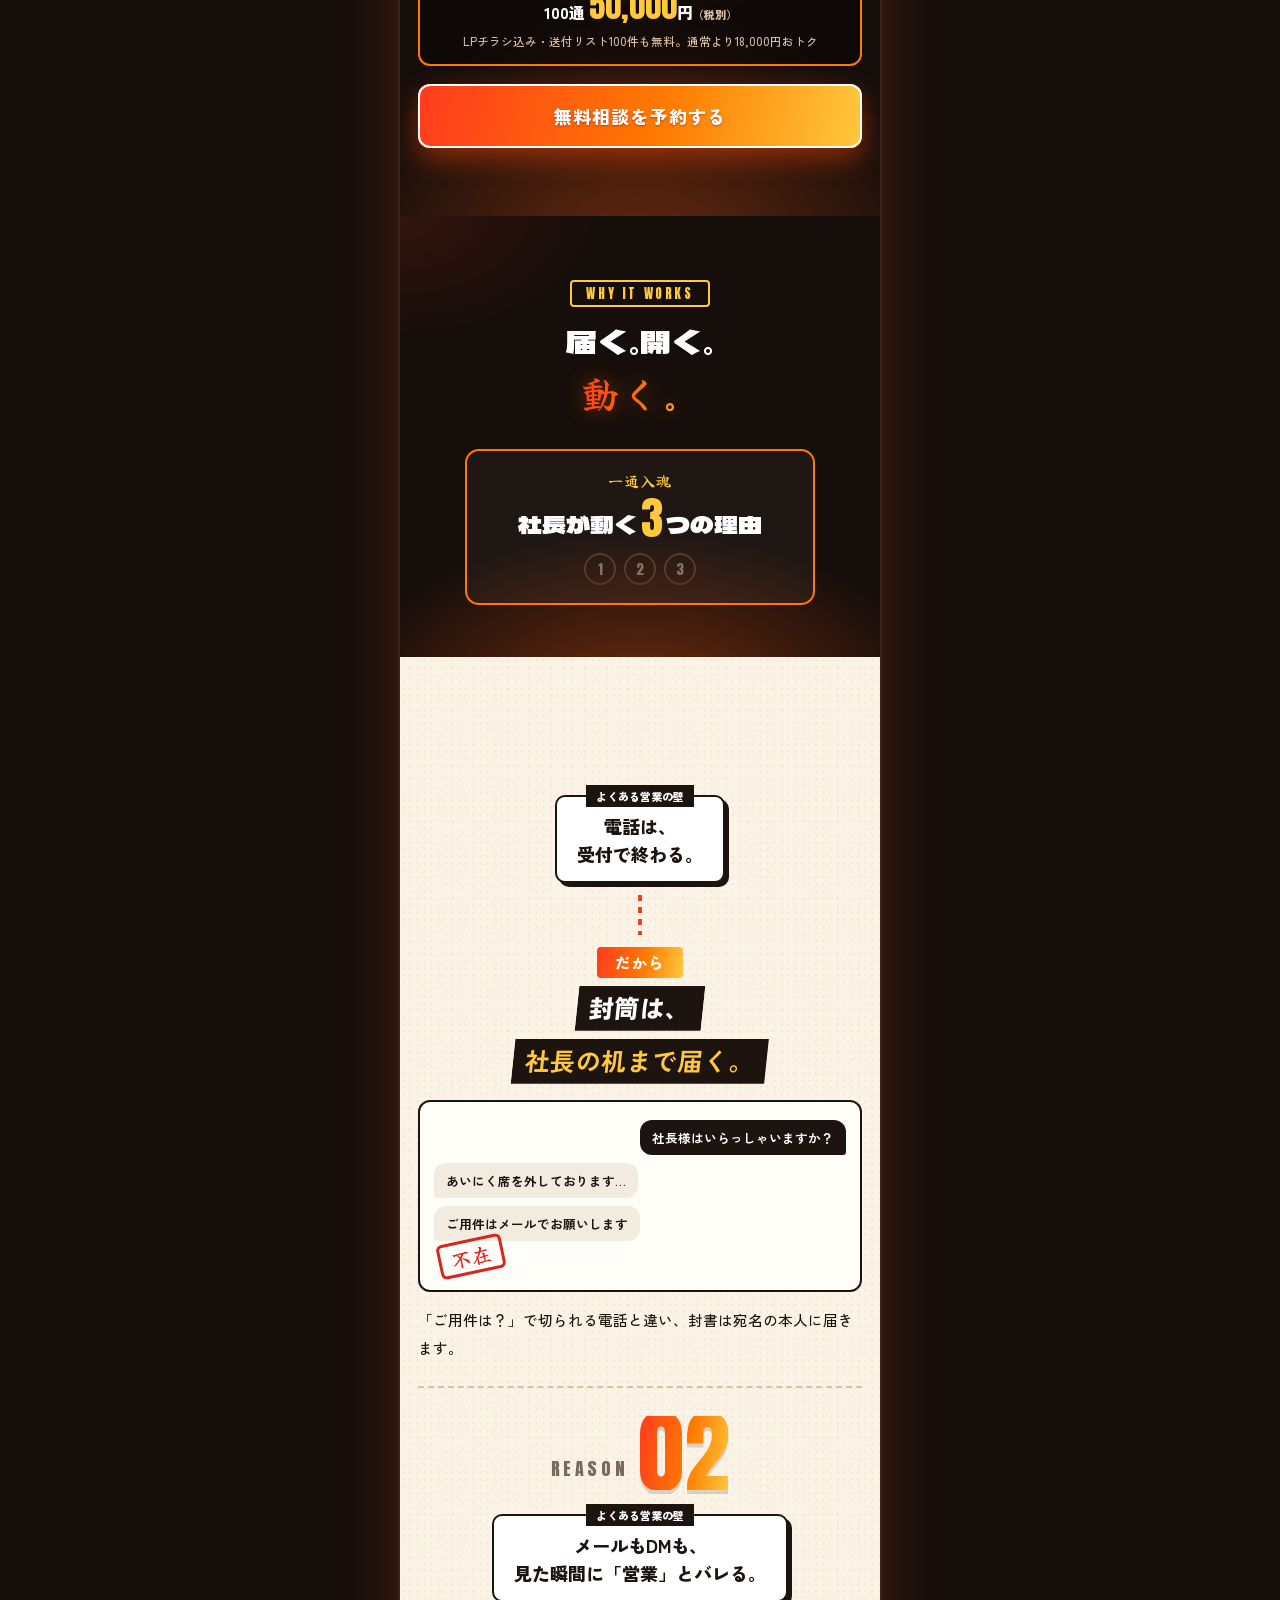
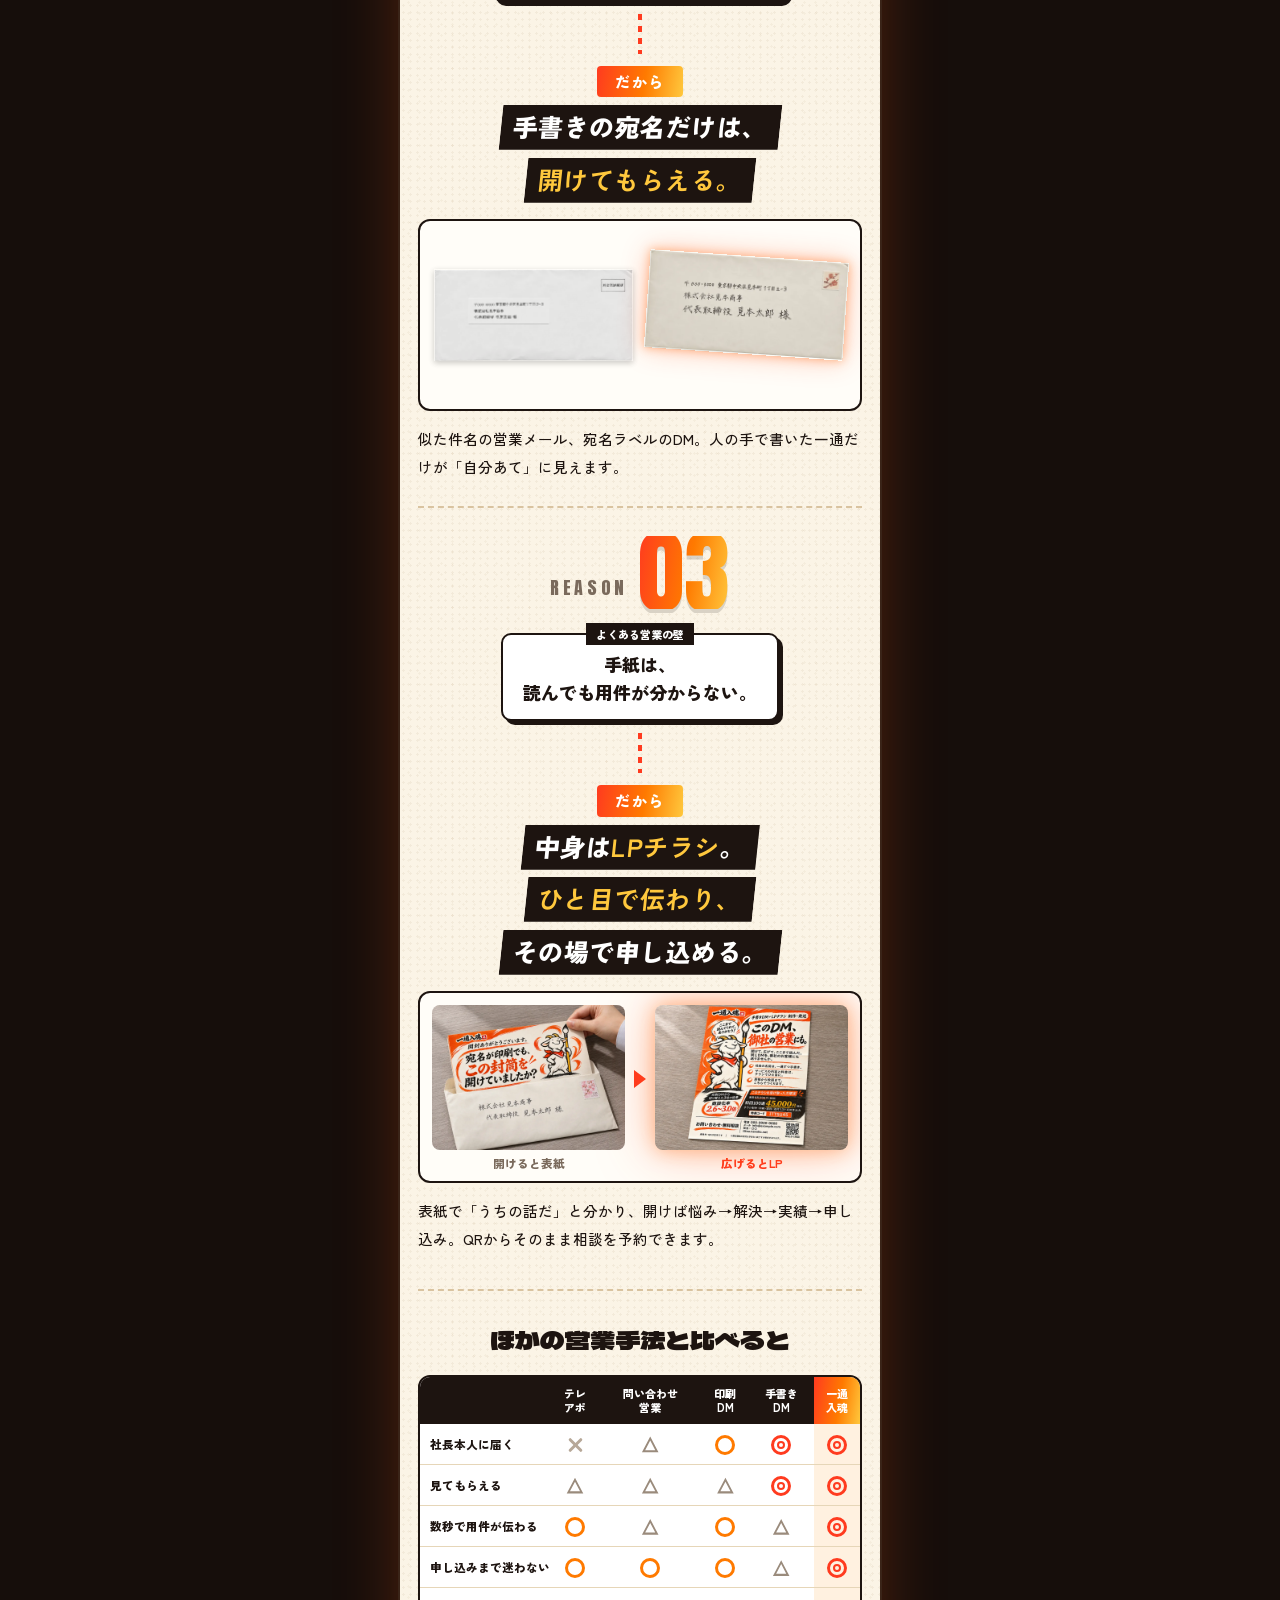
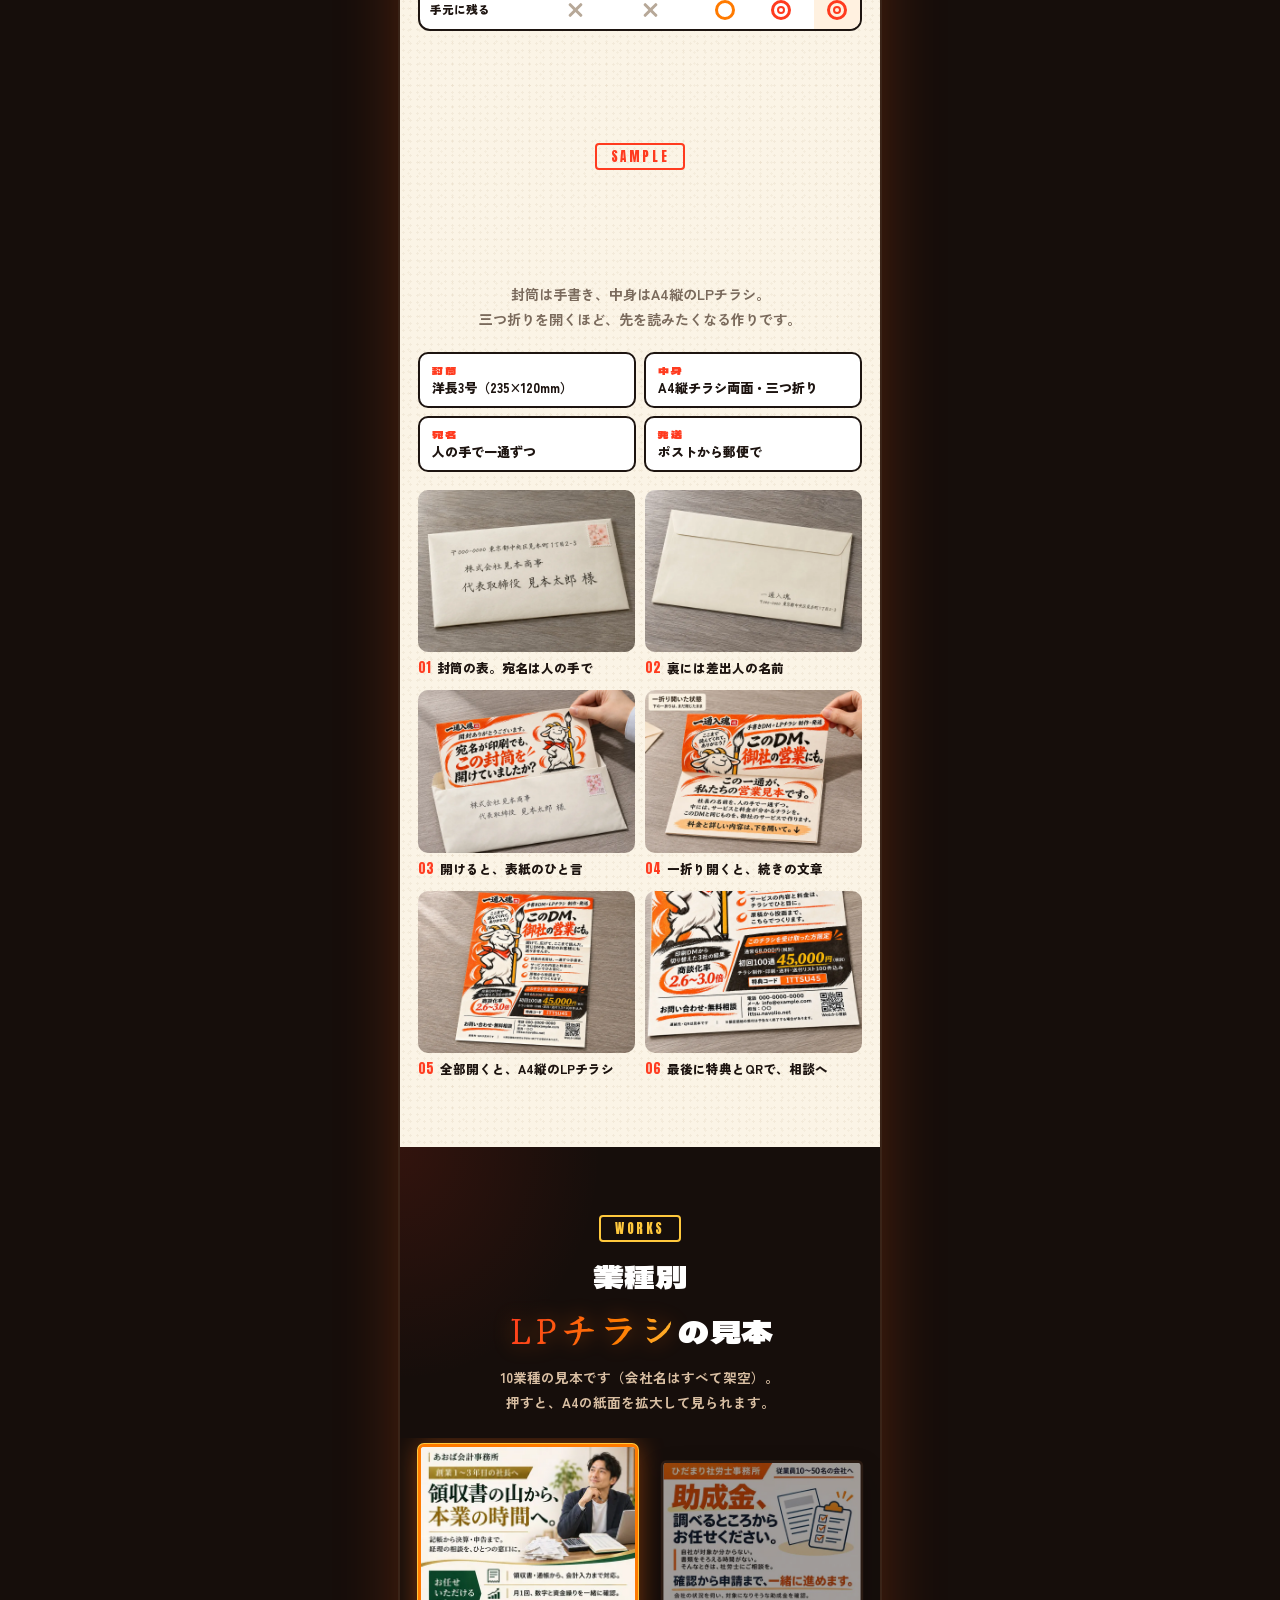
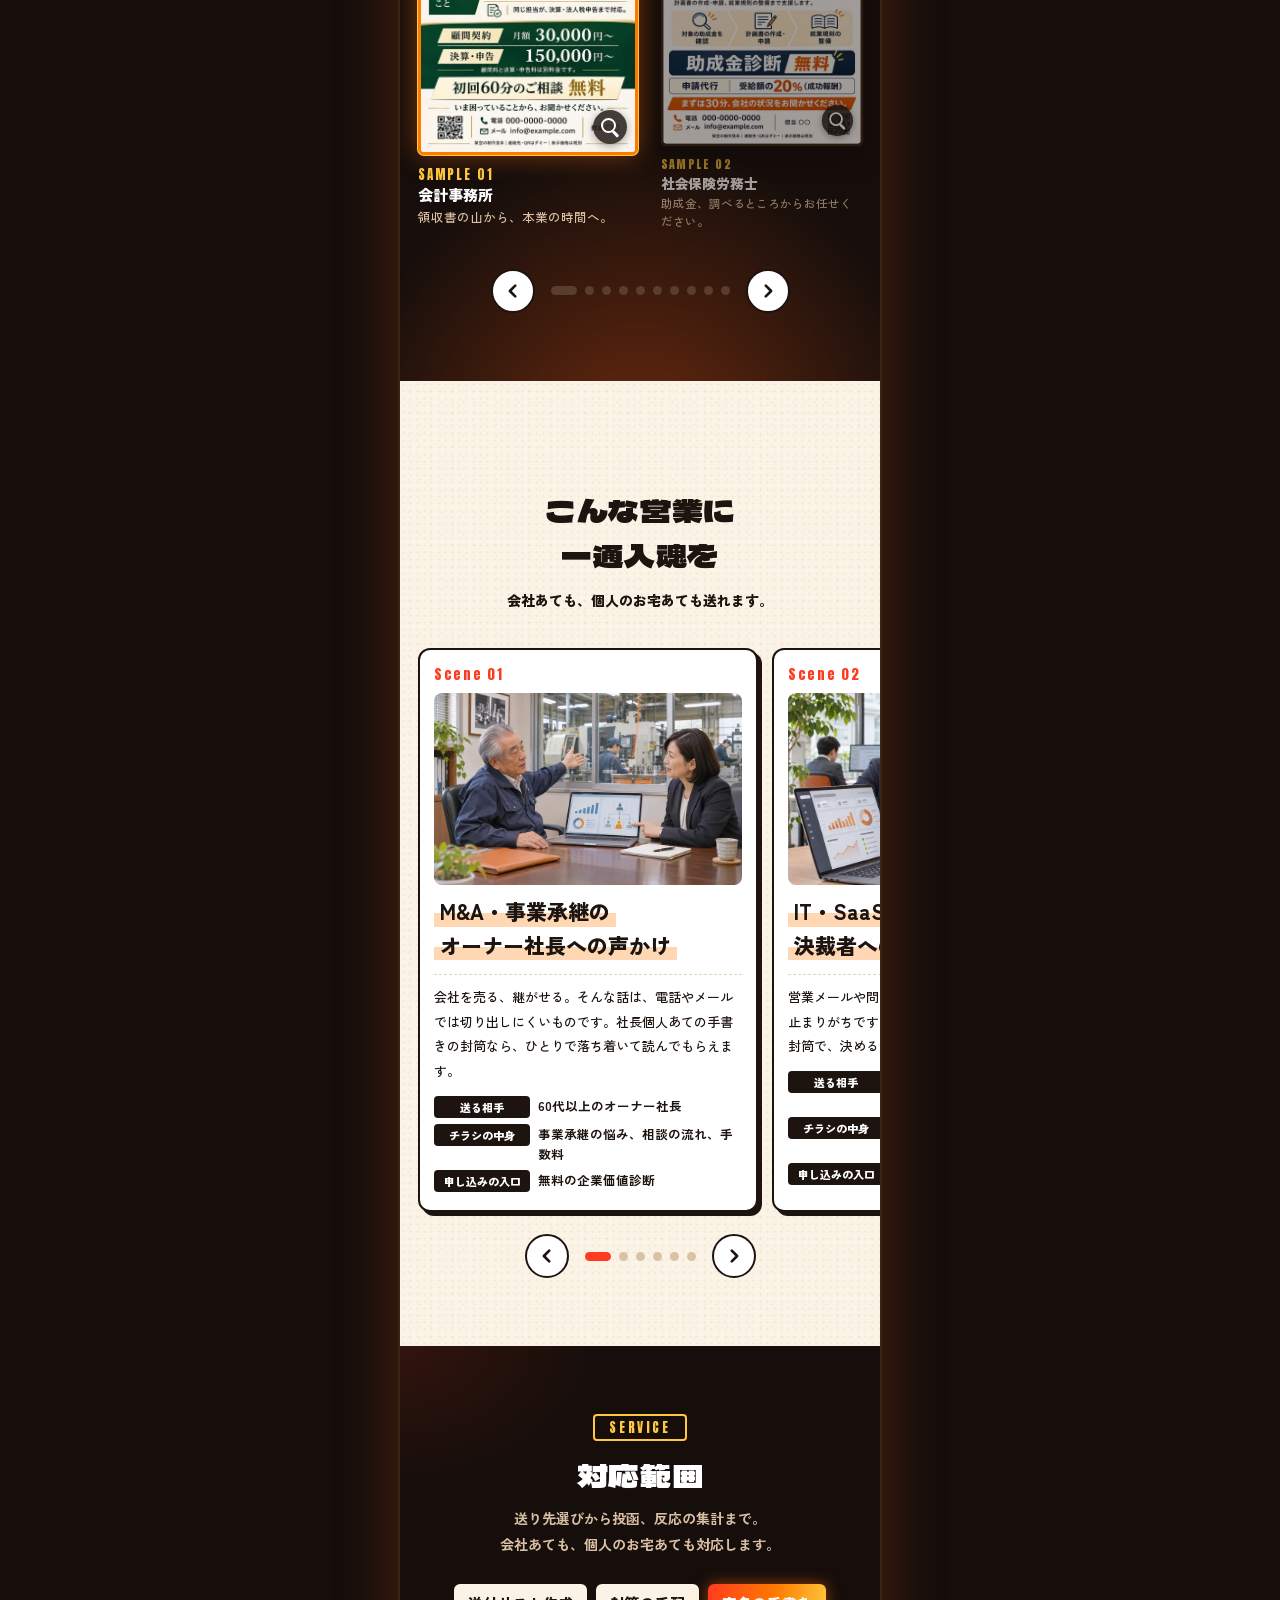
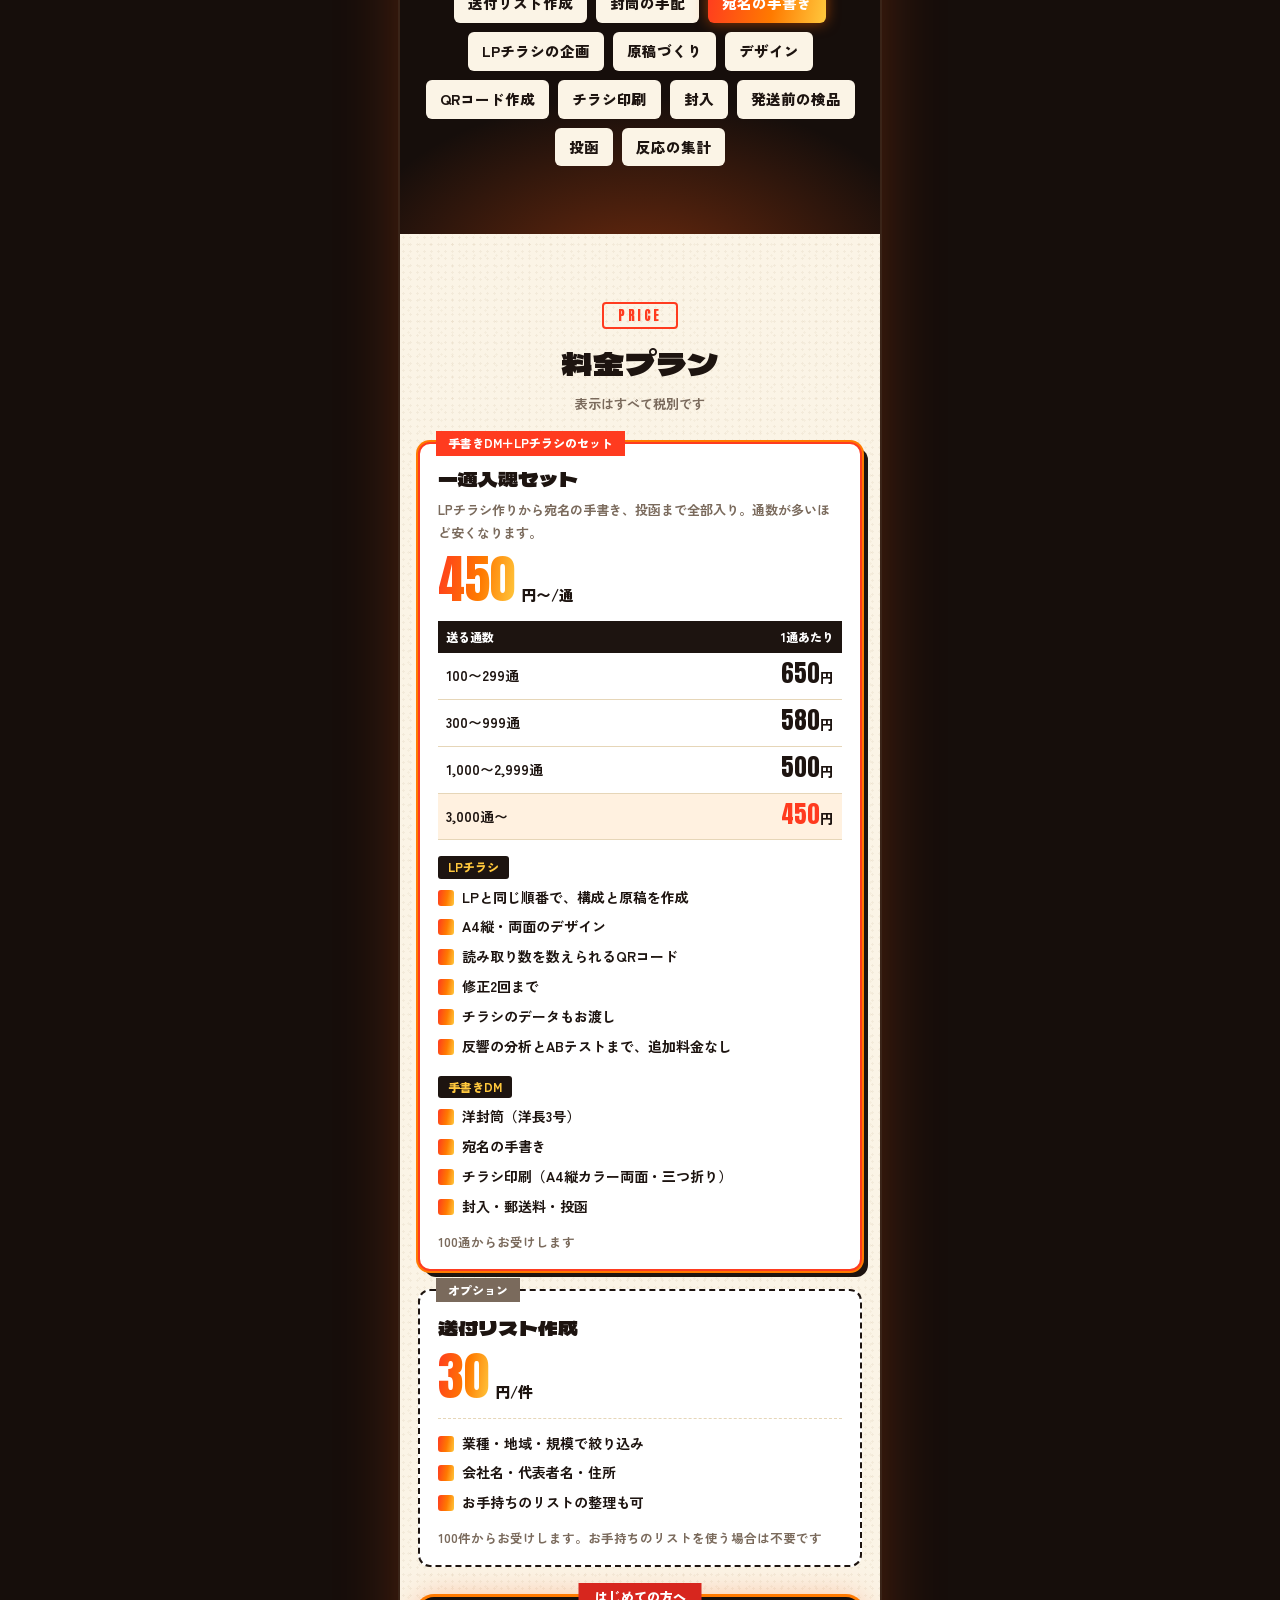
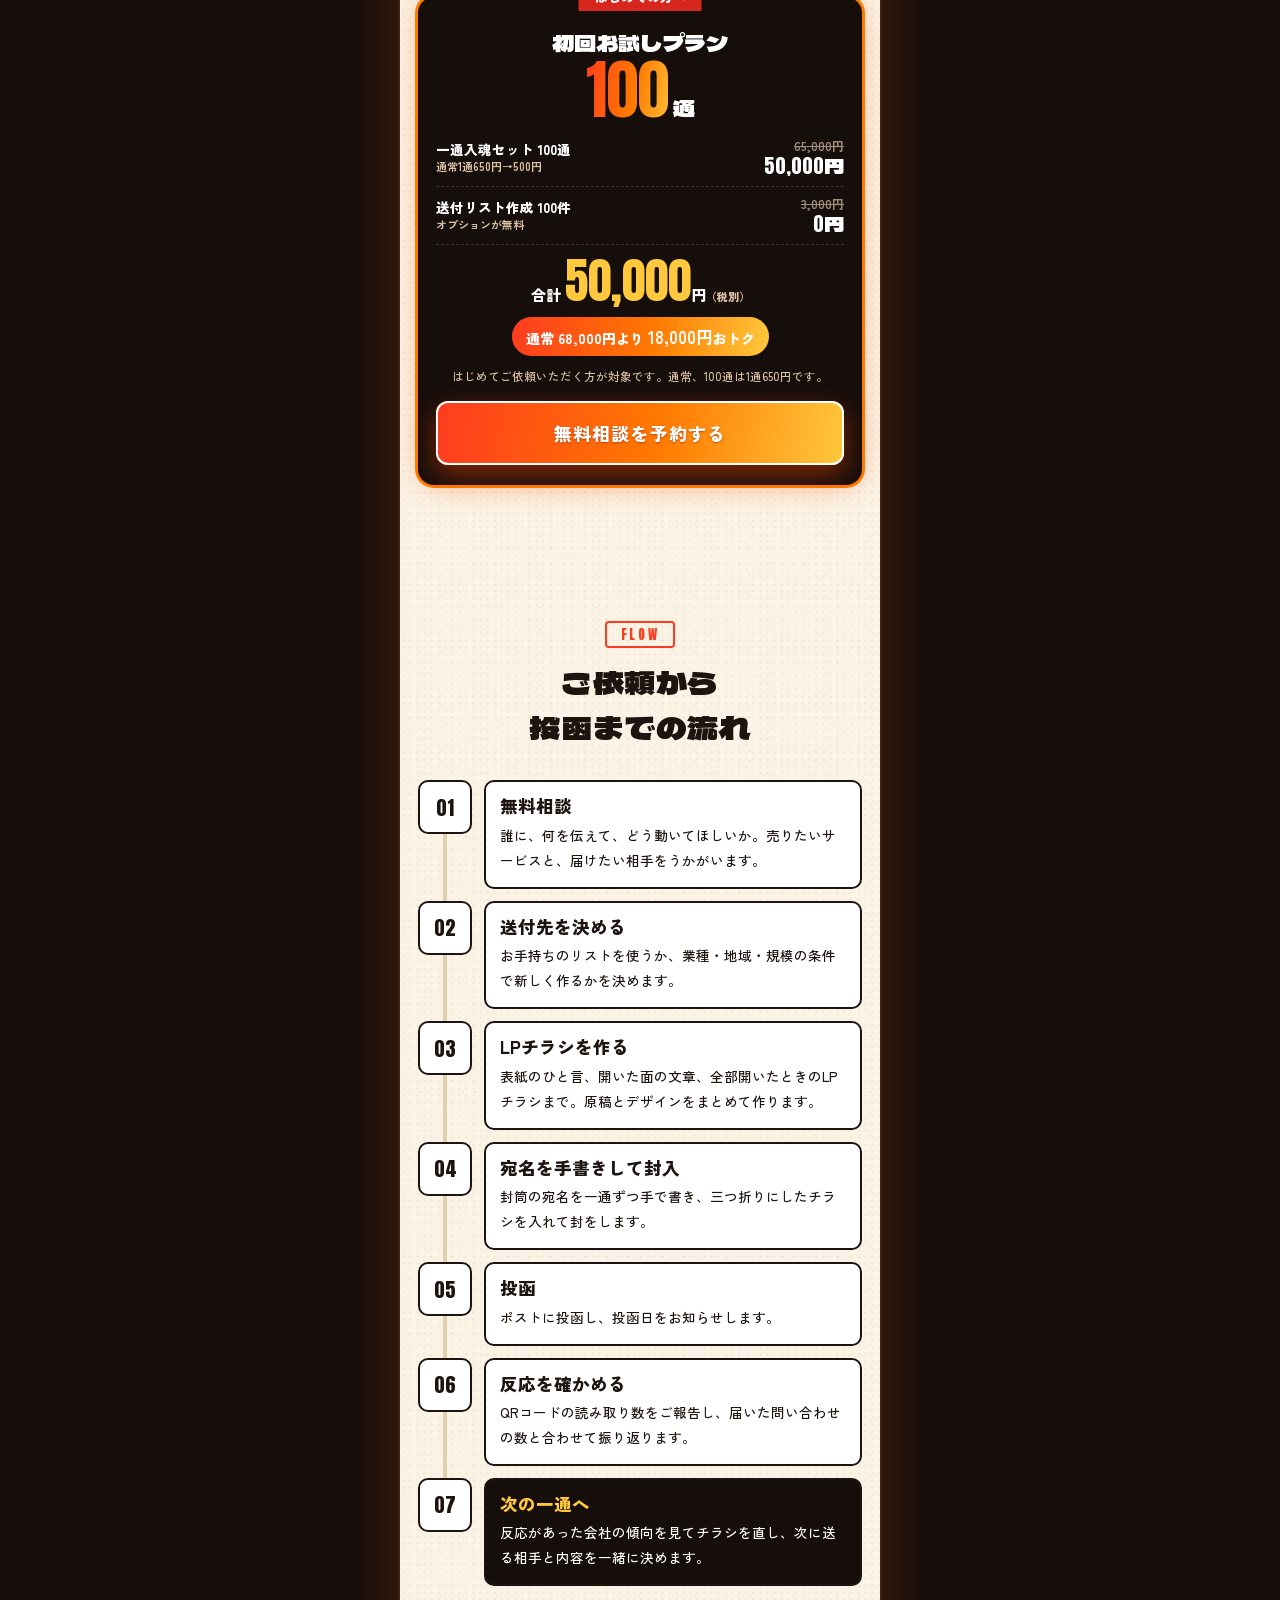
==== commit 6e9fde22: "LPの文章を見直し（事例の言い回し、させる→もらう、FV帯、FAQ、比較表、予約枠なし時の案内先など） Co-Authored-By: Claude Opus 5.5 <noreply@anthrop" ====
--- a/index.html
+++ b/index.html
@@ -7,7 +7,7 @@
 <title>一通入魂｜宛名は手書き、中身はLPチラシ。手書きDM発送代行</title>
 <meta name="description" content="封筒の宛名を人の手で一通ずつ書き、売れるLPと同じ組み立てのチラシを入れて投函まで代行します。手書き封筒の開封率83.7%（自社調べ）。LPチラシ込みで1通450円〜（税別、通数が多いほど安くなります）。初回お試し100通50,000円。">
 <meta property="og:title" content="一通入魂｜AI時代だから、手書きが届く。">
-<meta property="og:description" content="手書きの封筒で開けてもらい、LPチラシで読ませて、申し込みまで。手書きDMの発送を投函までまるごと代行します。">
+<meta property="og:description" content="手書きの封筒で開けてもらい、LPチラシで読んでもらい、申し込みまで。手書きDMの発送を投函までまるごと代行します。">
 <meta property="og:type" content="website">
 <meta property="og:url" content="https://ittsu.navolio.net/">
 <meta property="og:image" content="https://ittsu.navolio.net/assets/img/ogp.jpg">
@@ -39,7 +39,7 @@
     <p class="logo logo--lg"><span class="logo__mark" aria-hidden="true"></span>一通入魂</p>
     <ol class="sflow">
       <li><b>01</b><span class="sflow__t">手書きの封筒</span><span class="sflow__d">開封率 <em>83.7</em>%</span></li>
-      <li><b>02</b><span class="sflow__t">三つ折りの文章</span><span class="sflow__d">開いて読ませる</span></li>
+      <li><b>02</b><span class="sflow__t">三つ折りの文章</span><span class="sflow__d">開いて読んでもらう</span></li>
       <li><b>03</b><span class="sflow__t">LPチラシ</span><span class="sflow__d">その場で電話・QRから</span></li>
     </ol>
     <p class="sflow__src">開封率は自社調べ</p>
@@ -57,7 +57,7 @@
 
     <!-- FV -->
     <section class="fv dark" data-index="TOP" data-embers="16" data-sparks="34">
-      <p class="fv__ribbon">テレアポも営業メールも届かない社長へ</p>
+      <p class="fv__ribbon">テレアポも営業メールも、相手の社長に届かない方へ</p>
       <h1 class="fv__h1">
         <span class="l1">AI時代だから、</span>
         <span class="l2"><span class="brush fire-txt">手書き</span>が</span>
@@ -72,8 +72,8 @@
       <p class="fv__rate"><span>手書き封筒の開封率</span><b>83.7</b><i>%</i><small>自社調べ</small></p>
       <ol class="fv__steps">
         <li><b>開けてもらう</b><span>手書きの封筒</span></li>
-        <li><b>読ませる</b><span>開いた面の文章</span></li>
-        <li><b>申し込ませる</b><span>LPチラシ</span></li>
+        <li><b>読んでもらう</b><span>開いた面の文章</span></li>
+        <li><b>動いてもらう</b><span>LPチラシ</span></li>
       </ol>
       <p class="fv__desc">宛名は、人の手で一通ずつ書きます。<br>中身は、売れるLPと同じ組み立てのチラシ。<br>読まれた数を見て、次の一通を直していけます。</p>
       <div class="cta">
@@ -89,7 +89,7 @@
       <div class="wrap">
         <p class="eyebrow rv">STRENGTH</p>
         <h2 class="h2 rv">封筒で開けてもらい、<br><span class="brush fire-txt q">チラシ</span>で決めてもらう。</h2>
-        <p class="str__lead rv">DMが反応しない理由は、たいてい2つです。<br><b>開けてもらえない。開けても、読まれない。</b><br>一通入魂は、この2つを別々の手で解決します。</p>
+        <p class="str__lead rv">DMに反応がない理由は、たいてい2つです。<br><b>開けてもらえない。開けても、読まれない。</b><br>一通入魂は、この2つを封筒と中身で、それぞれ解決します。</p>
 
         <ol class="st3">
           <li class="st3__i rv">
@@ -100,18 +100,18 @@
             <p class="st3__txt">印刷の宛名ラベルは、ひと目でDMだと分かります。宛名を人の手で書いた封筒は、自分あての手紙に見える。だから、まず開けてもらえます。</p>
           </li>
           <li class="st3__i rv">
-            <p class="st3__no"><b>02</b><span>読ませる</span></p>
-            <h3 class="st3__h">三つ折りで読ませる</h3>
+            <p class="st3__no"><b>02</b><span>読んでもらう</span></p>
+            <h3 class="st3__h">三つ折りで読んでもらう</h3>
             <div class="st3__img"><img class="ph ph--st" src="assets/img/sample_04_cover.webp?v=20261115b" alt="上を一折り開き、下の一折りを閉じたままにした三つ折りチラシ" width="960" height="720" loading="lazy" decoding="async"></div>
             <ol class="fold">
               <li><b>表紙</b>ひと言で引きつける</li>
-              <li><b>開く</b>続きを読ませる文章</li>
+              <li><b>開く</b>続きを読みたくなる文章</li>
               <li><b>全部開く</b>A4縦のLPチラシ</li>
             </ol>
             <p class="st3__txt">チラシは三つ折りで入れます。たたんだままの表紙で引きつけ、開くと、続きを読みたくなる文章。読み終えたところで、全部開いてもらいます。</p>
           </li>
           <li class="st3__i rv">
-            <p class="st3__no"><b>03</b><span>申し込ませる</span></p>
+            <p class="st3__no"><b>03</b><span>申し込んでもらう</span></p>
             <h3 class="st3__h">LPチラシで決めてもらう</h3>
             <div class="st3__img"><img class="ph ph--st" src="assets/img/sample_05_inside.webp?v=20261115b" alt="新しい一通入魂のLPチラシをA4縦に全部広げたところ" width="960" height="720" loading="lazy" decoding="async"></div>
             <ul class="chips"><li>期限つきの特典</li><li>電話番号</li><li>QRコード</li></ul>
@@ -138,12 +138,12 @@
               <thead><tr><th scope="col"></th><th scope="col">手書きDM</th><th scope="col" class="is-us">一通入魂</th></tr></thead>
               <tbody>
                 <tr><th scope="row">封筒</th><td>手書き</td><td class="is-us">手書き</td></tr>
-                <tr><th scope="row">中身</th><td>便箋の文章</td><td class="is-us"><b>LPの組み立てのチラシ</b></td></tr>
+                <tr><th scope="row">中身</th><td>便箋の文章</td><td class="is-us"><b>LPと同じ組み立てのチラシ</b></td></tr>
                 <tr><th scope="row">用件が<br>伝わるまで</th><td>最後まで読んでもらう</td><td class="is-us"><b>表紙のひと言で数秒</b></td></tr>
                 <tr><th scope="row">伝えられること</th><td>便箋に書ける分の文章</td><td class="is-us"><b>悩み・解決策・実績・料金・特典</b></td></tr>
                 <tr><th scope="row">読んだあと</th><td>連絡先を自分で探す</td><td class="is-us"><b>チラシの電話・QRからすぐ申し込める</b></td></tr>
                 <tr><th scope="row">送ったあと</th><td>連絡を待つ</td><td class="is-us"><b>QRの読み取り数が分かる</b></td></tr>
-                <tr><th scope="row">次の一通</th><td>勘で書き直す</td><td class="is-us"><b>読まれた数を見て直す</b></td></tr>
+                <tr><th scope="row">次の一通</th><td>勘で書き直す</td><td class="is-us"><b>反響の数と傾向を見て直す</b></td></tr>
               </tbody>
             </table>
           </div>
@@ -183,25 +183,25 @@
             </ul>
           </div>
           <dl class="case__dl">
-            <div><dt>課題</dt><dd>中小企業の事業承継支援を行うM&amp;A仲介会社では、新規案件の開拓に課題を抱えていました。特に、創業25年以上・従業員20〜80名規模の製造業を重点ターゲットとしていましたが、代表電話に何度かけても受付で止められ、経営者本人と話す機会を作れない状況が続いていました。</dd></div>
-            <div><dt>やったこと</dt><dd>対象企業500社を選定し、社長の名前を一通ずつ手書きしたDMを発送。封入するチラシも「会社売却のご案内」ではなく、経営者が気になる事業承継や従業員の将来に焦点を当てた内容に変更しました。</dd></div>
-            <div><dt>結果</dt><dd>これまで接点を持てなかった経営者から直接問い合わせが入り、3件の経営者面談が実現。そのうち1社とは、正式なM&amp;A仲介契約の締結に至りました。</dd></div>
+            <div><dt>課題</dt><dd>中小企業の事業承継を手伝うM&amp;A仲介会社。狙っていたのは、創業25年以上・社員20〜80名の製造業の社長です。ところが代表電話に何度かけても受付で止まり、社長本人と話すことすらできませんでした。</dd></div>
+            <div><dt>やったこと</dt><dd>対象の500社を選び、社長の名前を一通ずつ手書きしたDMを送りました。チラシも「会社売却のご案内」ではなく、社長が気にしている「後継ぎ」や「社員のこれから」の話に変えました。</dd></div>
+            <div><dt>結果</dt><dd>電話ではつながらなかった社長から、直接問い合わせが入りました。社長との面談が3件決まり、そのうち1社とはM&amp;A仲介の契約まで進みました。</dd></div>
           </dl>
         </article>
 
         <article class="case__card">
           <p class="case__tag"><b>CASE 02</b>人材紹介会社</p>
-          <h3 class="case__h">テレアポ代行から<br>手書きDMへ。<br>新規契約獲得費用を<br><em>約61％削減</em>。</h3>
+          <h3 class="case__h">テレアポ代行から<br>手書きDMへ。<br>契約1件の費用を<br><em>約61%削減</em>。</h3>
           <div class="cbar cbar--yen">
-            <p class="cbar__ttl">新規契約1件あたりの獲得費用</p>
+            <p class="cbar__ttl">契約1件にかかる費用</p>
             <div class="cbar__row"><span>テレアポ代行</span><i style="--v:100%"></i><b>200,000<small>円</small></b></div>
             <div class="cbar__row is-us"><span>一通入魂</span><i style="--v:38.7%"></i><b>77,333<small>円</small></b></div>
-            <p class="cbar__cut">新規契約CPA<b>約61％削減</b></p>
+            <p class="cbar__cut">契約1件の費用<b>約61%削減</b></p>
           </div>
           <dl class="case__dl">
-            <div><dt>課題</dt><dd>中小企業の求人開拓をテレアポ代行に任せていた人材紹介会社。アポイントは取れても契約まで進まないケースが多く、1契約あたり約20万円の営業費用が発生していました。</dd></div>
-            <div><dt>やったこと</dt><dd>求人を継続掲載している企業の中から採用ニーズが強い企業を絞り込み、経営者宛ての手書きDMに切り替え。企業の採用課題に合わせたチラシを送付しました。</dd></div>
-            <div><dt>結果</dt><dd>アポ率3％、商談からの成約率25％という条件では、新規契約1件あたりの獲得費用が約7.7万円に。従来のテレアポ代行の想定費用と比較すると約61％の削減となります。</dd></div>
+            <div><dt>課題</dt><dd>中小企業の求人集めをテレアポ代行に任せていた人材紹介会社。アポは取れても契約まで進まないことが多く、契約1件に約20万円の営業費用がかかっていました。</dd></div>
+            <div><dt>やったこと</dt><dd>求人を出し続けている会社の中から、採用に困っていそうな会社を絞り込み、社長あての手書きDMに切り替えました。チラシは、その会社の採用の悩みに合わせて作りました。</dd></div>
+            <div><dt>結果</dt><dd>送った相手の3%とアポが取れ、商談した会社の4社に1社が契約に。契約1件にかかる費用は約7.7万円になり、テレアポ代行のときの約20万円から約61%下がりました。</dd></div>
           </dl>
         </article>
 
@@ -222,9 +222,9 @@
             </tbody>
           </table>
           <dl class="case__dl">
-            <div><dt>課題</dt><dd>歯科医院向けに医療機器を販売する企業では、新規取引先を増やすため、製品案内を印刷したDMを定期的に発送していました。しかし、300院に送っても問い合わせはわずか3件。製品の性能や価格には自信があったものの、実際の製品デモや商談につながらず、費用に見合う成果が得られていませんでした。</dd></div>
-            <div><dt>やったこと</dt><dd>従来の印刷DMを見直し、院長の名前を一通ずつ手書きした封筒へ変更。さらに、製品カタログをそのまま送るのではなく、診療現場での具体的な活用場面や導入メリットが伝わるチラシを制作しました。</dd></div>
-            <div><dt>結果</dt><dd>同じ300通の発送で問い合わせは3件から9件に増加。製品デモや見積もりの機会も増え、最終的に2件の新規受注を獲得しました。</dd></div>
+            <div><dt>課題</dt><dd>歯科医院に医療機器を売っている会社。新しい取引先を増やそうと、製品案内を印刷したDMを定期的に送っていました。ところが300院に送っても、問い合わせは3件だけ。製品には自信があるのに、デモや商談になかなかつながりませんでした。</dd></div>
+            <div><dt>やったこと</dt><dd>封筒を、院長の名前を一通ずつ手書きしたものに変えました。中身もカタログをそのまま入れるのをやめ、診療のどんな場面で役に立つか、入れると何が楽になるかが分かるチラシにしました。</dd></div>
+            <div><dt>結果</dt><dd>同じ300通で、問い合わせは3件から9件に。デモや見積もりの依頼も増え、新しく2件の受注が決まりました。</dd></div>
           </dl>
         </article>
 
@@ -438,7 +438,7 @@
               </tbody>
             </table>
             <div class="plan__incs">
-              <div><p class="plan__incttl">LPチラシ</p><ul class="plan__inc"><li>LPの組み立てで構成と原稿づくり</li><li>A4縦・両面のデザイン</li><li>読み取り数を数えられるQRコード</li><li>修正2回まで</li><li>チラシのデータもお渡し</li><li>反響の分析とABテストまで、追加料金なし</li></ul></div>
+              <div><p class="plan__incttl">LPチラシ</p><ul class="plan__inc"><li>LPと同じ順番で、構成と原稿を作成</li><li>A4縦・両面のデザイン</li><li>読み取り数を数えられるQRコード</li><li>修正2回まで</li><li>チラシのデータもお渡し</li><li>反響の分析とABテストまで、追加料金なし</li></ul></div>
               <div><p class="plan__incttl">手書きDM</p><ul class="plan__inc"><li>洋封筒（洋長3号）</li><li>宛名の手書き</li><li>チラシ印刷（A4縦カラー両面・三つ折り）</li><li>封入・郵送料・投函</li></ul></div>
             </div>
             <p class="plan__note">100通からお受けします</p>
@@ -456,7 +456,7 @@
           <p class="trial__tag">はじめての方へ</p>
           <h3 class="trial__h">初回お試しプラン<br><b>100</b>通</h3>
           <dl class="trial__rows">
-            <div><dt>一通入魂セット 100通<small>1通500円で計算</small></dt><dd><s>65,000円</s>50,000円</dd></div>
+            <div><dt>一通入魂セット 100通<small>通常1通650円→500円</small></dt><dd><s>65,000円</s>50,000円</dd></div>
             <div><dt>送付リスト作成 100件<small>オプションが無料</small></dt><dd><s>3,000円</s>0円</dd></div>
           </dl>
           <p class="trial__sum">合計 <b>50,000</b>円<small>（税別）</small></p>
@@ -481,7 +481,7 @@
             <li class="step rv"><span class="step__no">04</span><div class="step__card"><h3 class="step__ttl">宛名を手書きして封入</h3><p class="step__txt">封筒の宛名を一通ずつ手で書き、三つ折りにしたチラシを入れて封をします。</p></div></li>
             <li class="step rv"><span class="step__no">05</span><div class="step__card"><h3 class="step__ttl">投函</h3><p class="step__txt">ポストに投函し、投函日をお知らせします。</p></div></li>
             <li class="step rv"><span class="step__no">06</span><div class="step__card"><h3 class="step__ttl">反応を確かめる</h3><p class="step__txt">QRコードの読み取り数をご報告し、届いた問い合わせの数と合わせて振り返ります。</p></div></li>
-            <li class="step step--goal rv"><span class="step__no">07</span><div class="step__card"><h3 class="step__ttl">次の一通へ</h3><p class="step__txt">QRコードの読み取り数を見てチラシを直し、次に送る相手と内容を一緒に決めます。</p></div></li>
+            <li class="step step--goal rv"><span class="step__no">07</span><div class="step__card"><h3 class="step__ttl">次の一通へ</h3><p class="step__txt">反応があった会社の傾向を見てチラシを直し、次に送る相手と内容を一緒に決めます。</p></div></li>
           </ol>
         </div>
       </div>
@@ -493,9 +493,9 @@
         <p class="eyebrow rv">FAQ</p>
         <h2 class="h2 rv">よくある質問</h2>
         <div class="faq__list">
-          <details class="rv"><summary>宛名は誰が書きますか？</summary><p>手書きで書きます。手書き風のフォントは使いません。</p></details>
-          <details class="rv"><summary>中身も手書きの手紙ですか？</summary><p>いいえ。中身はA4縦のLPチラシを三つ折りにしたものです。たたんだままの表紙で引きつけ、開くと続きを読ませる文章、全部開くとLPと同じ組み立てのチラシが出てきます。</p></details>
-          <details class="rv"><summary>ほかの手書きDMとは、何が違いますか？</summary><p>中身です。手書きDMの多くは中身も手紙ですが、一通入魂はLPの組み立てで作ったチラシを入れます。表紙で引きつけ、開いた面の文章で読ませて、全部開いたチラシで悩み・解決策・実績・特典を見せ、そのまま申し込んでもらいます。</p></details>
+          <details class="rv"><summary>宛名は誰が書きますか？</summary><p>人が一通ずつ手で書きます。手書き風のフォントや印刷は使いません。</p></details>
+          <details class="rv"><summary>中身も手書きの手紙ですか？</summary><p>いいえ。中身はA4縦のLPチラシを三つ折りにしたものです。たたんだままの表紙で引きつけ、開くと続きを読みたくなる文章、全部開くとLPと同じ組み立てのチラシが出てきます。</p></details>
+          <details class="rv"><summary>ほかの手書きDMとは、何が違いますか？</summary><p>中身です。手書きDMの多くは中身も手紙ですが、一通入魂はLPの組み立てで作ったチラシを入れます。表紙で引きつけ、開いた面の文章で読んでもらい、全部開いたチラシで悩み・解決策・実績・特典を見せ、そのまま申し込んでもらいます。</p></details>
           <details class="rv"><summary>チラシのQRコードは、どこにつながりますか？</summary><p>お客様のホームページや申込フォームなど、ご指定のページにつなぎます。読み取りの数を数えられる形でお作りします。</p></details>
           <details class="rv"><summary>封筒と中身の仕様は？</summary><p>封筒は洋長3号（235×120mm）、中身はA4縦・カラー両面のチラシを三つ折りにして入れます。宛名は手書きです。</p></details>
           <details class="rv"><summary>何通から頼めますか？</summary><p>100通からお受けします。100通単位でなくても構いません。</p></details>
@@ -503,7 +503,7 @@
           <details class="rv"><summary>お支払いはどうなりますか？</summary><p>前払いの銀行振込です。ご発注後に請求書をお送りしますので、発行日から7日以内にお振り込みください。ご入金を確認してから制作を始めます。</p></details>
           <details class="rv"><summary>自社のリストを使えますか？</summary><p>使えます。ExcelかCSVでお渡しください。表記のゆれや重複の整理もお手伝いします。</p></details>
           <details class="rv"><summary>個人宅にも送れますか？</summary><p>送れます。会社・店舗あてと同じように、個人のお宅あての営業DMもお受けします。</p></details>
-          <details class="rv"><summary>反応の数は保証されますか？</summary><p>保証はしていません。QRコードの読み取り数をご報告し、次に送る相手や紙面の改善に使います。</p></details>
+          <details class="rv"><summary>反応の数は保証されますか？</summary><p>反応の数はお約束できません。そのかわり、QRの読み取り数と問い合わせの数をご報告し、次の一通をよくするところまで一緒にやります。</p></details>
           <details class="rv"><summary>送付先の情報はどう扱われますか？</summary><p>発送のためだけに使い、作業が終わったら削除します。くわしくは<a href="privacy.html">プライバシーポリシー</a>をご覧ください。</p></details>
         </div>
       </div>
@@ -607,7 +607,7 @@
   <a class="btn btn--fire" href="#contact" data-open="book"><span>初回お試し 100通50,000円（LPチラシ込み）</span>無料相談を予約する</a>
 </div>
 <script src="samples/samples.js?v=3"></script>
-<script src="assets/lp.js?v=18"></script>
+<script src="assets/lp.js?v=19"></script>
 <script src="assets/fx.js?v=5"></script>
 </body>
 </html>
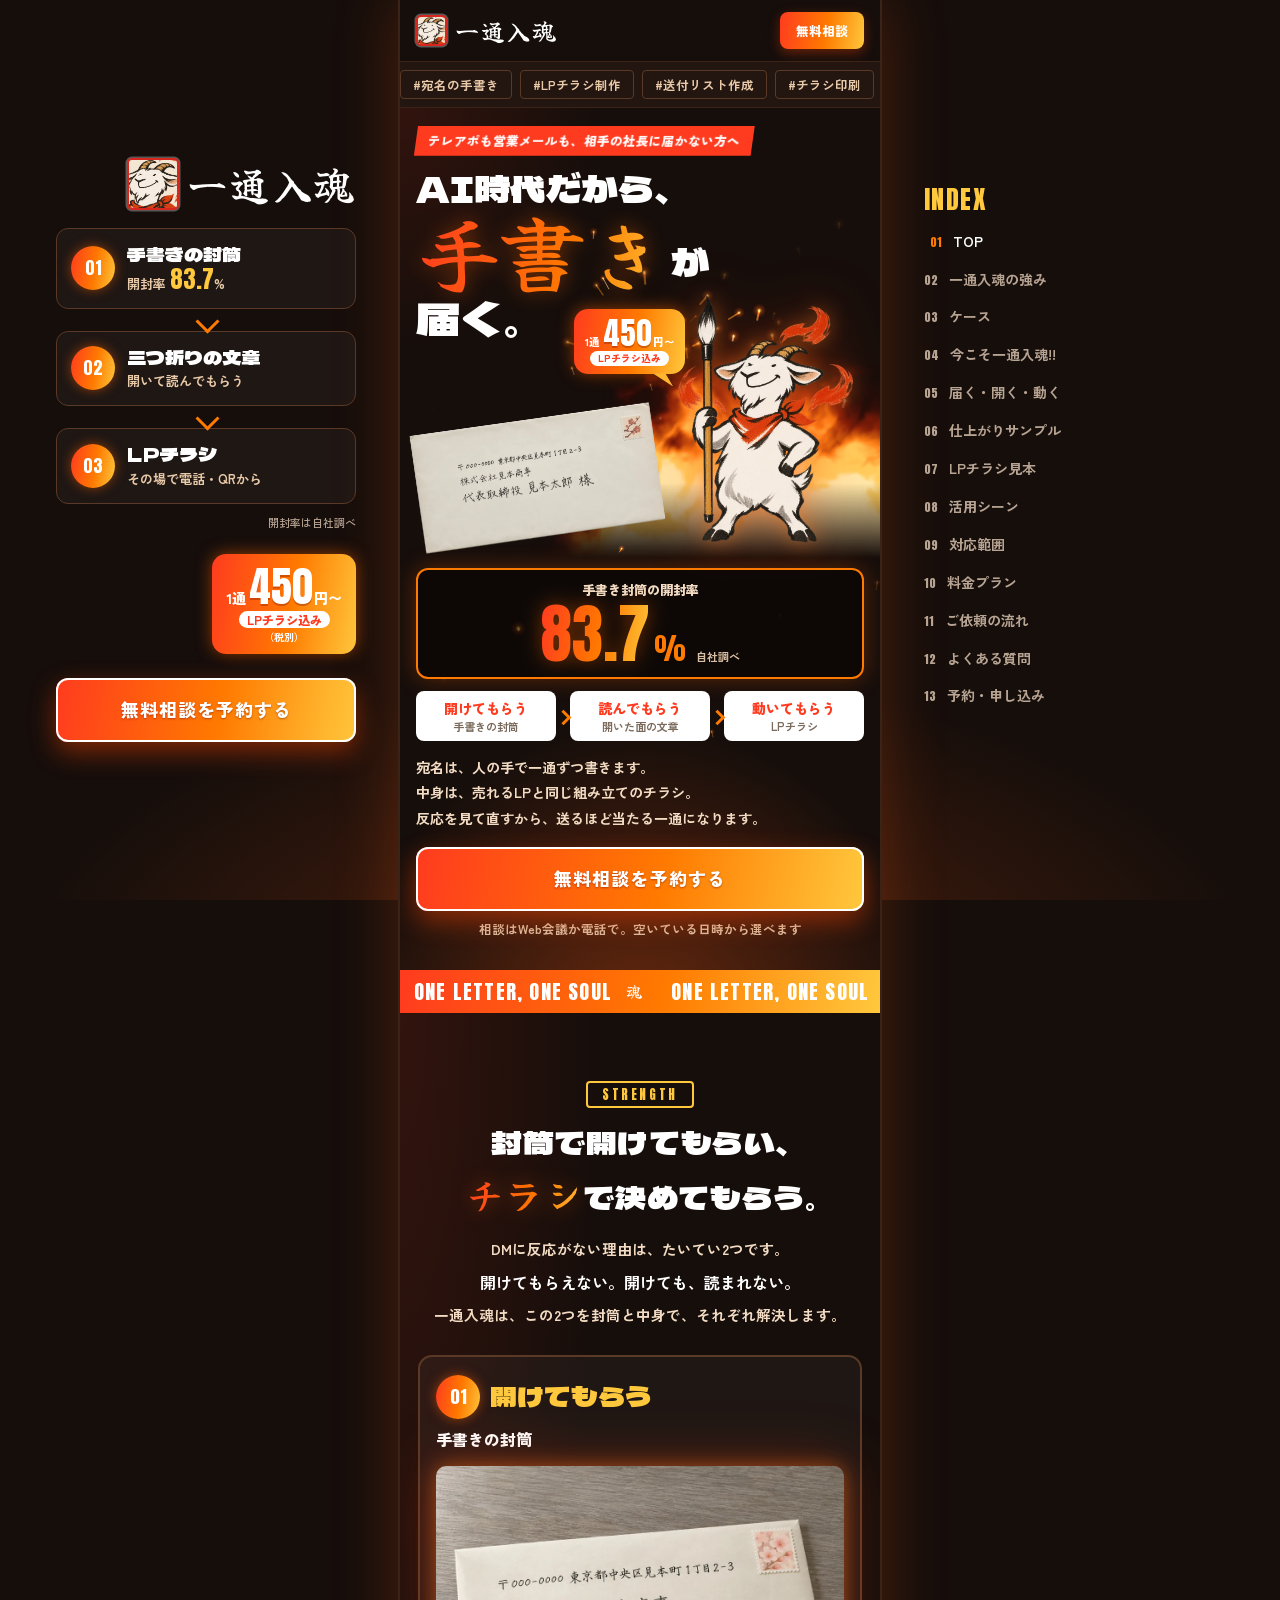
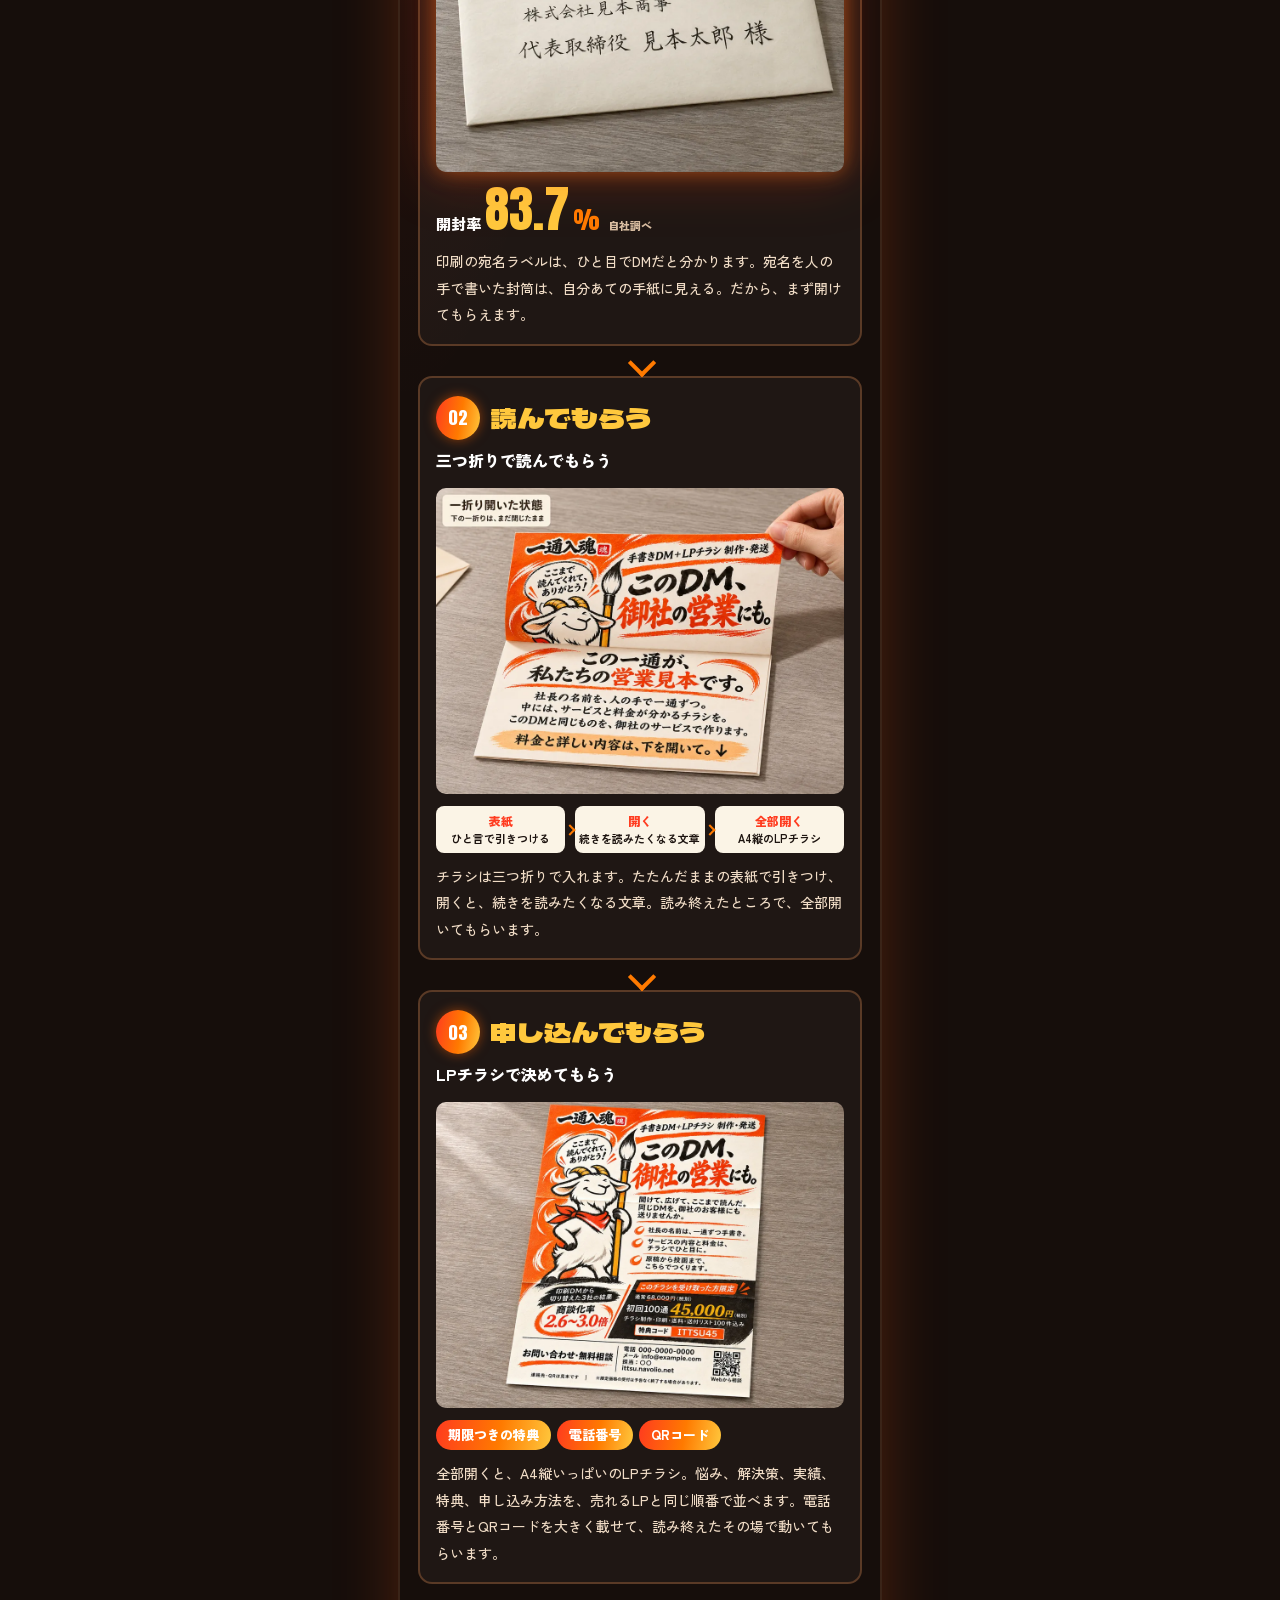
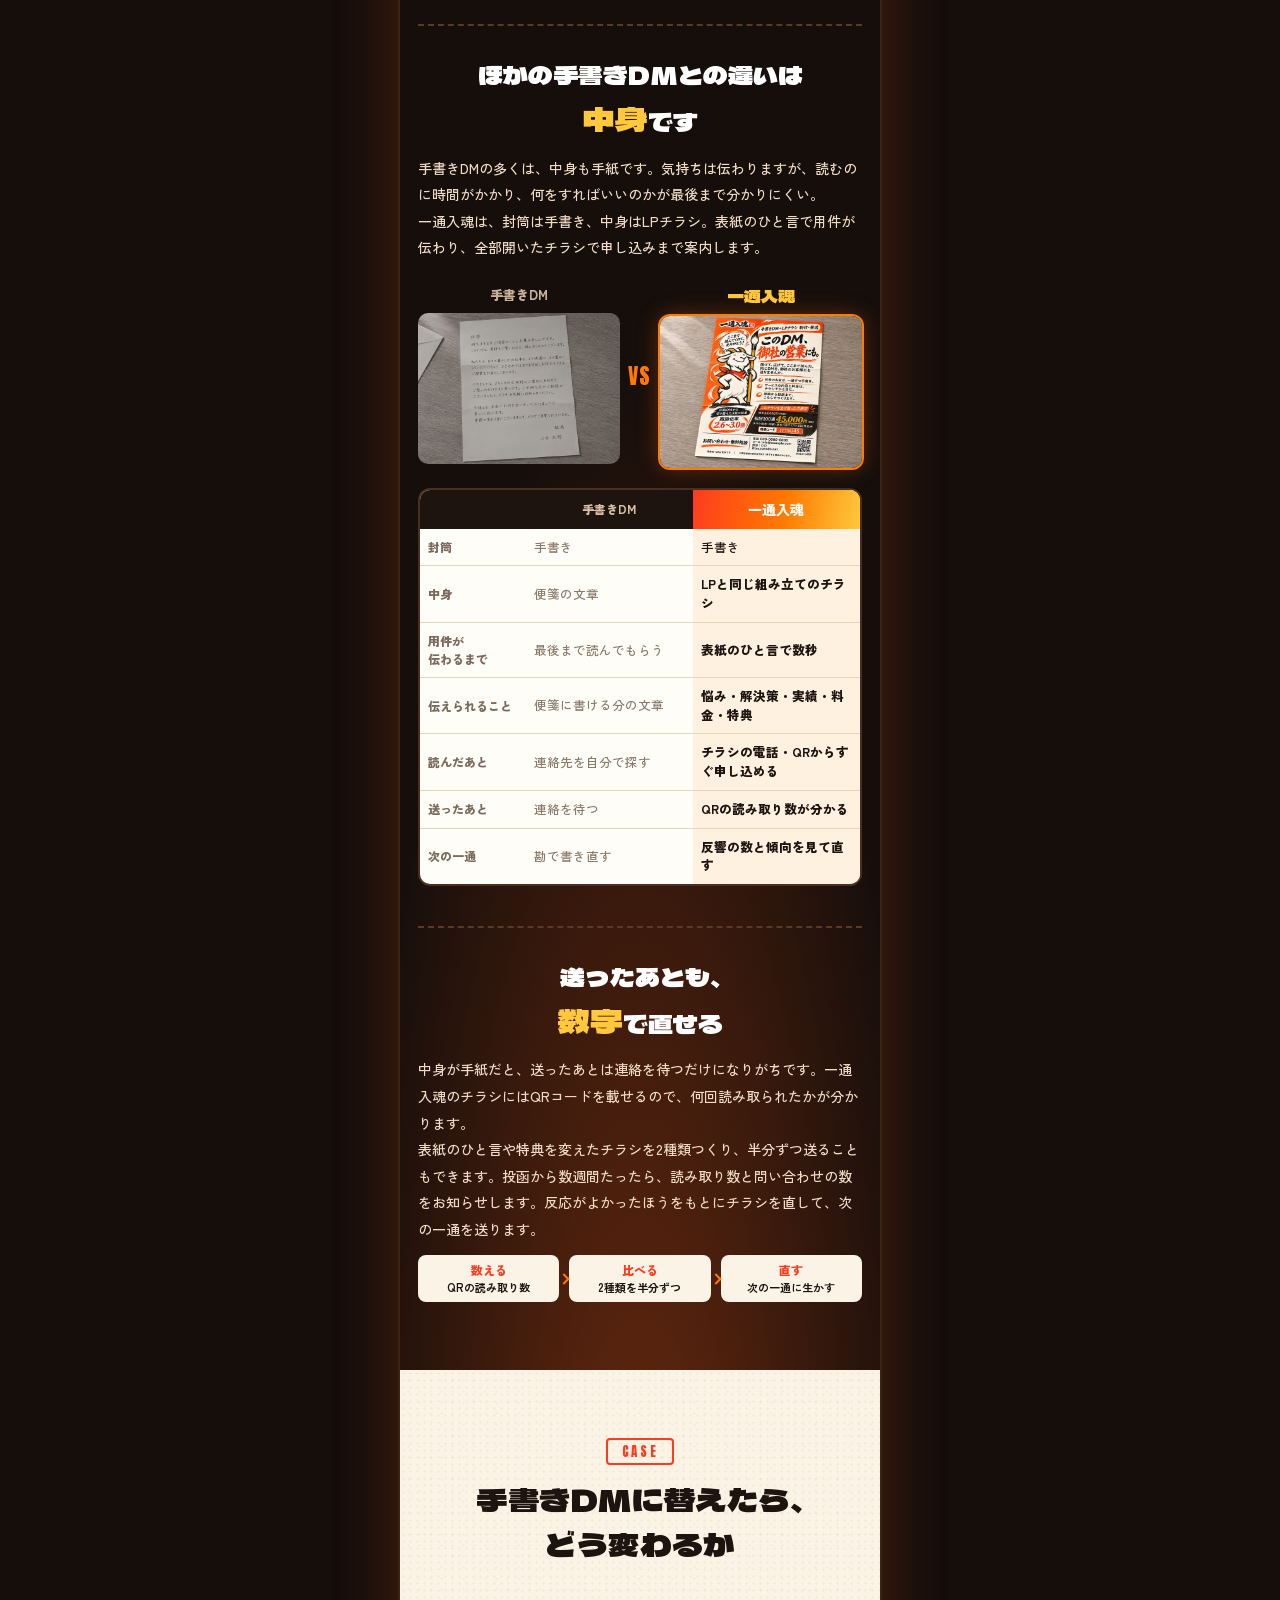
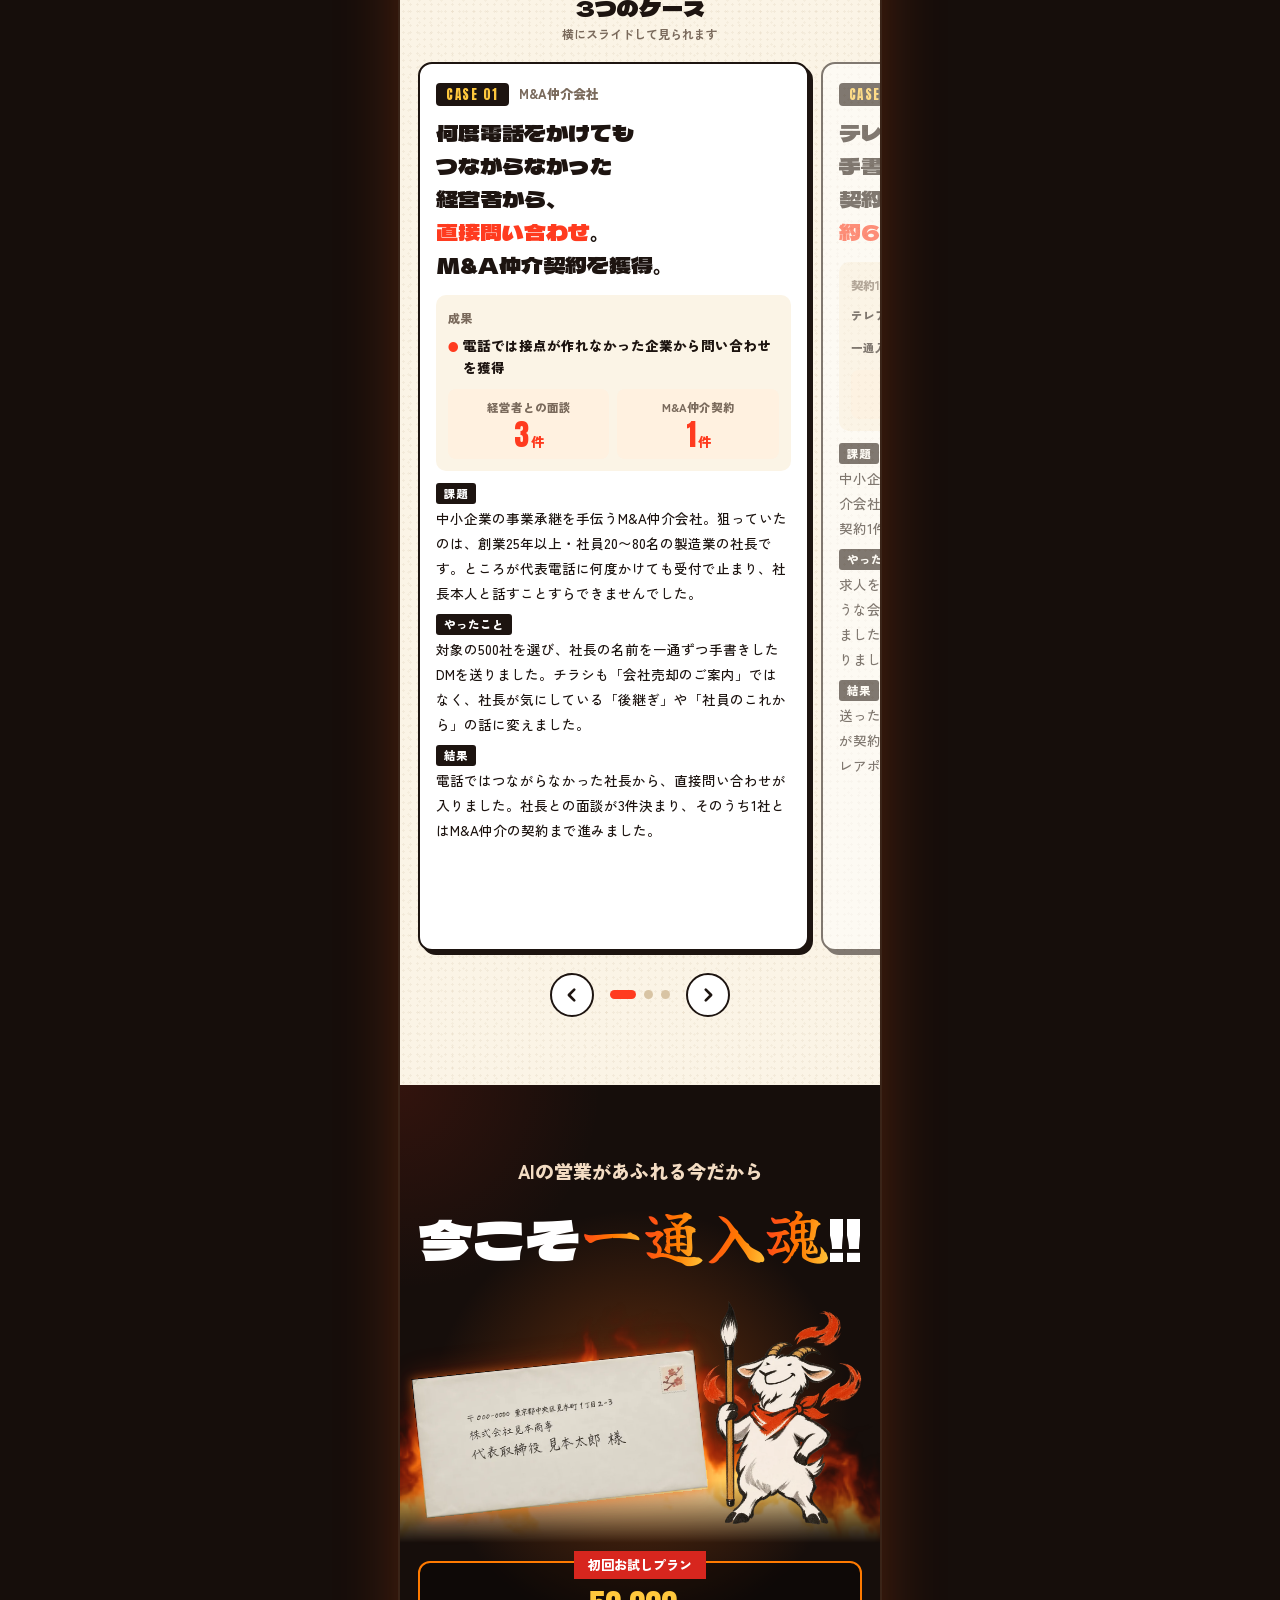
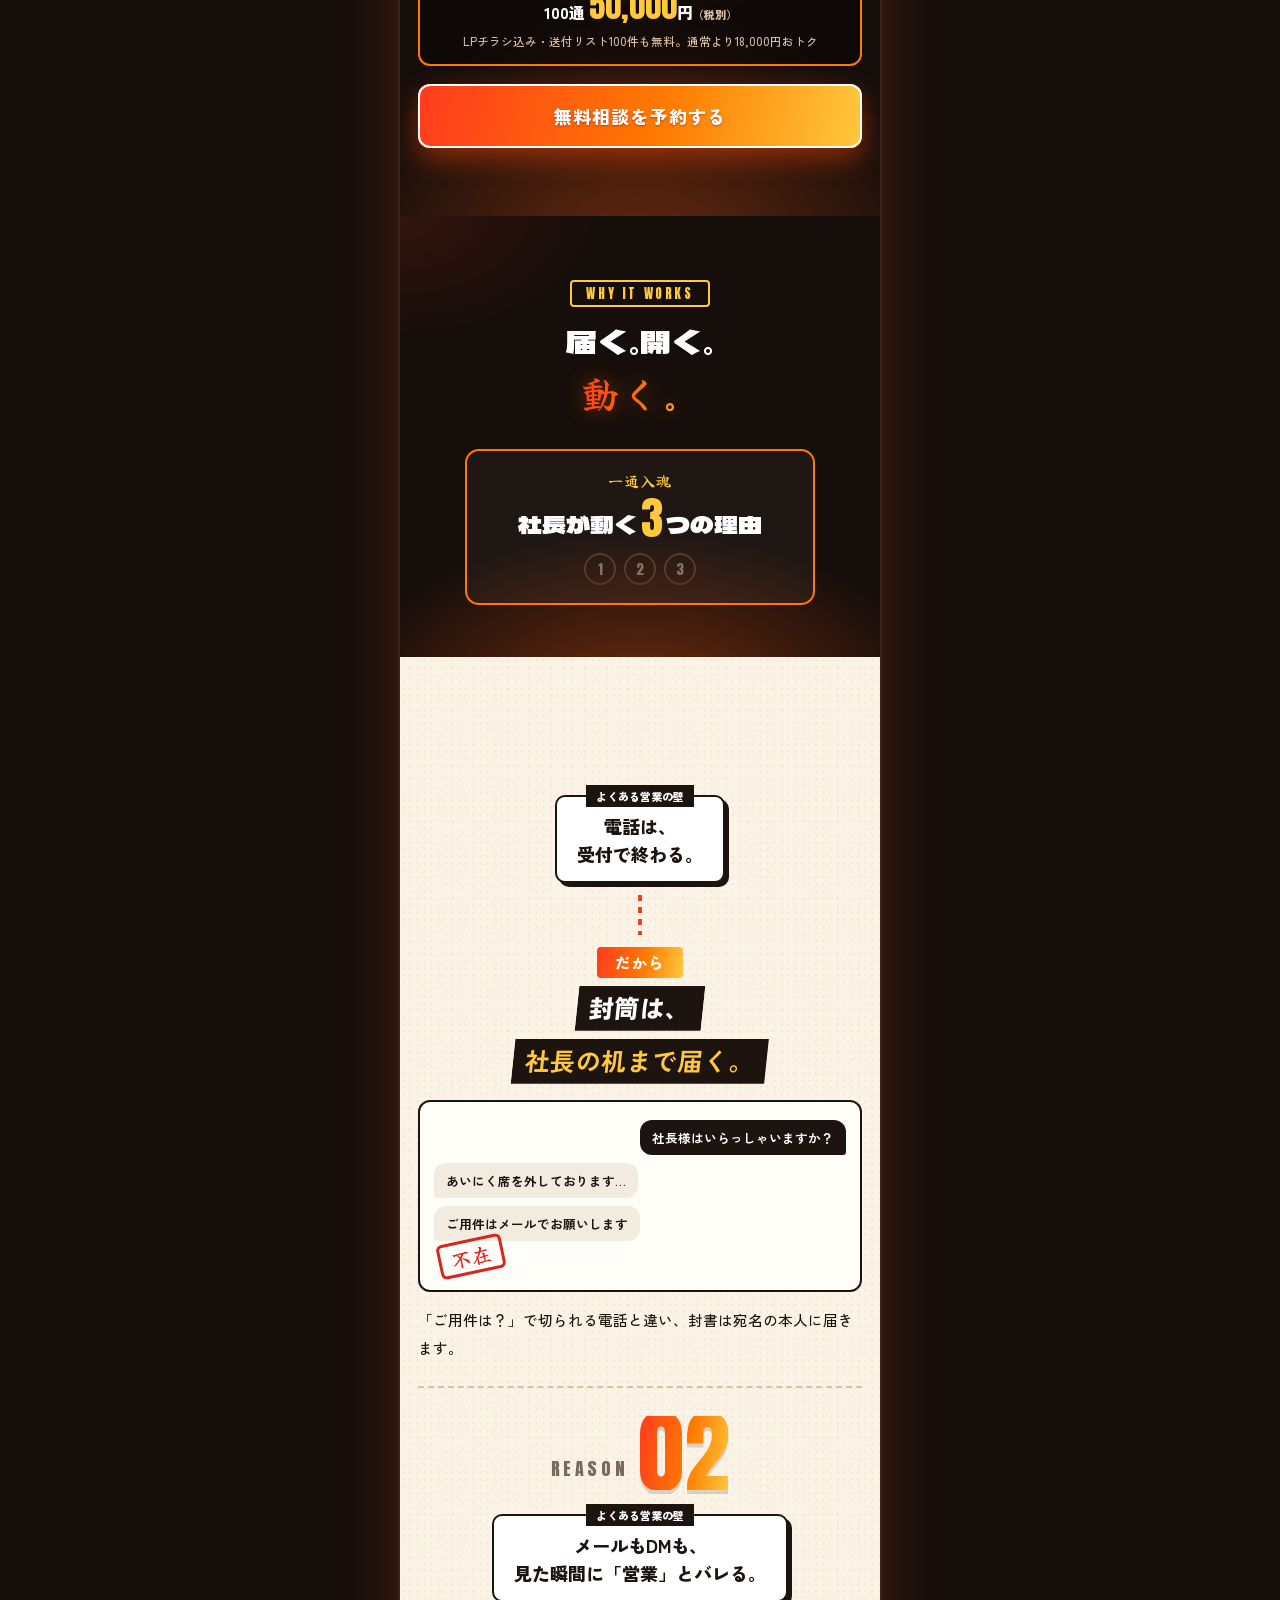
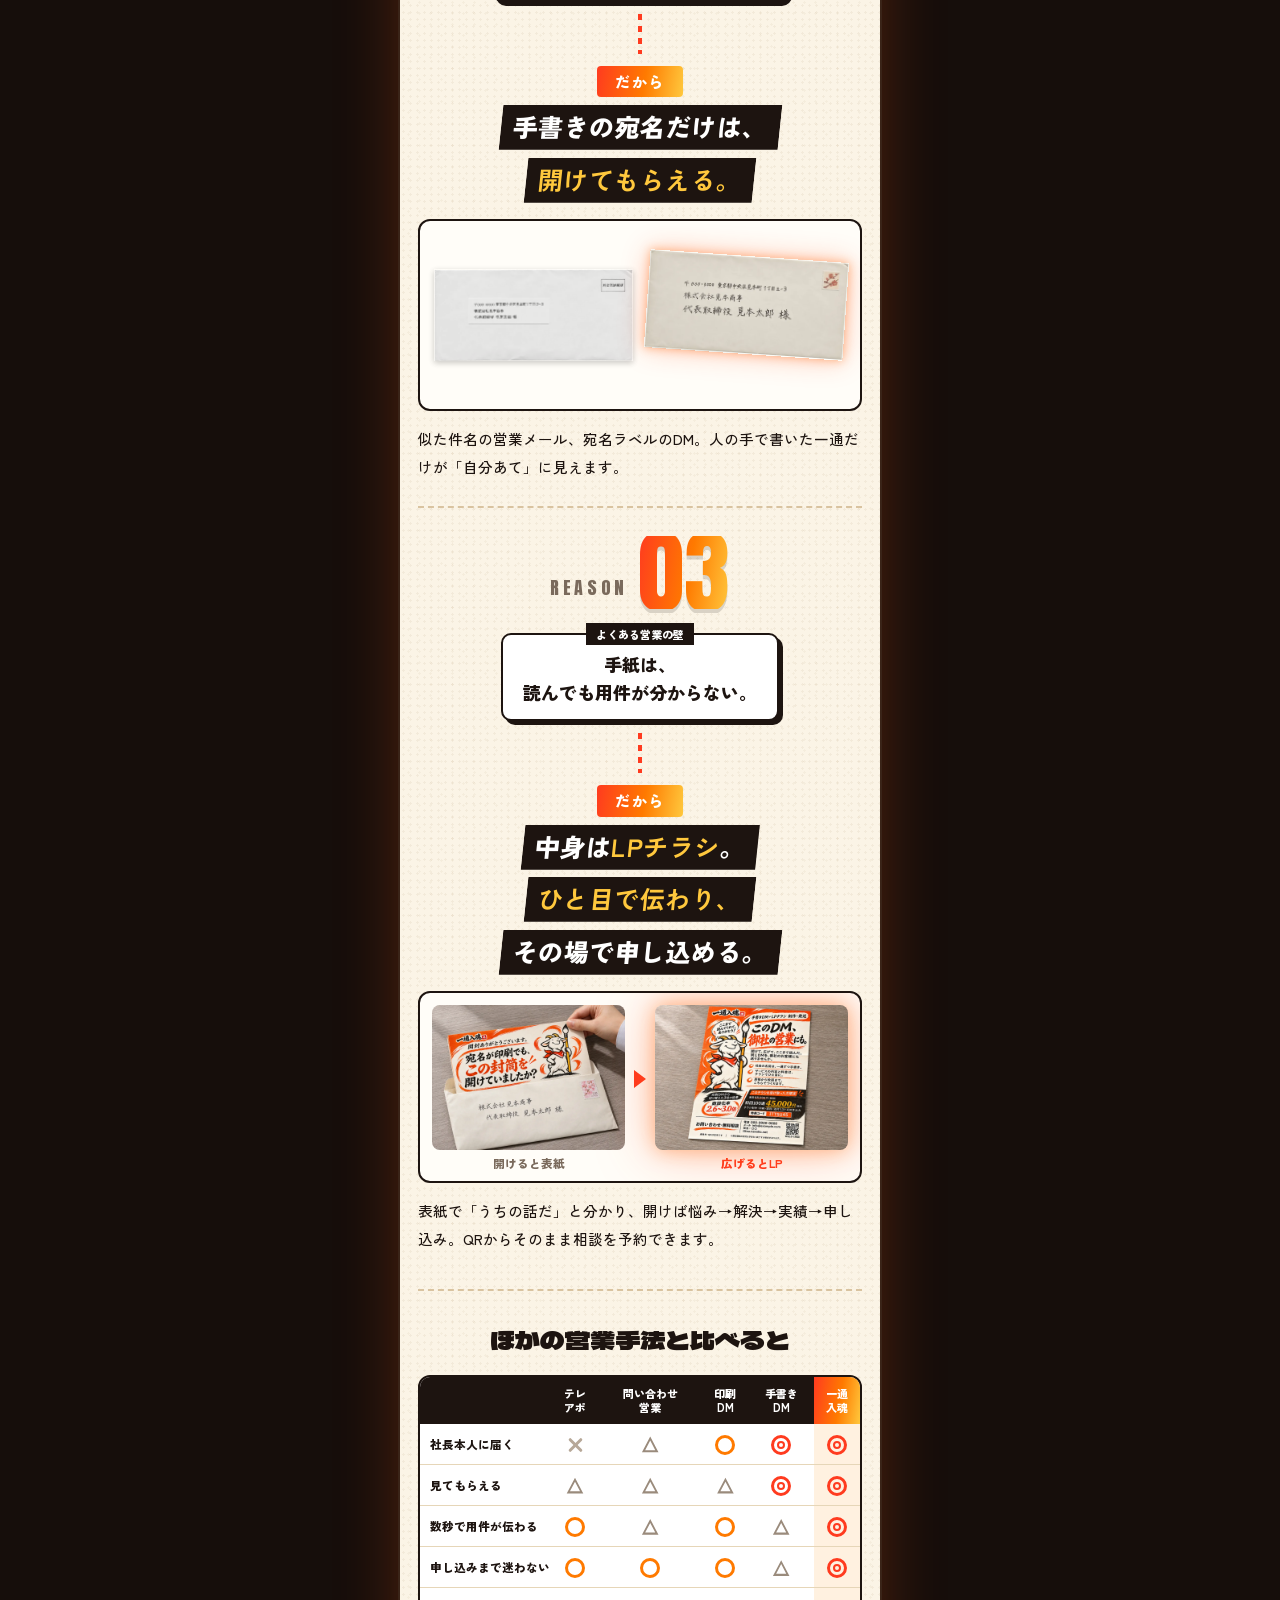
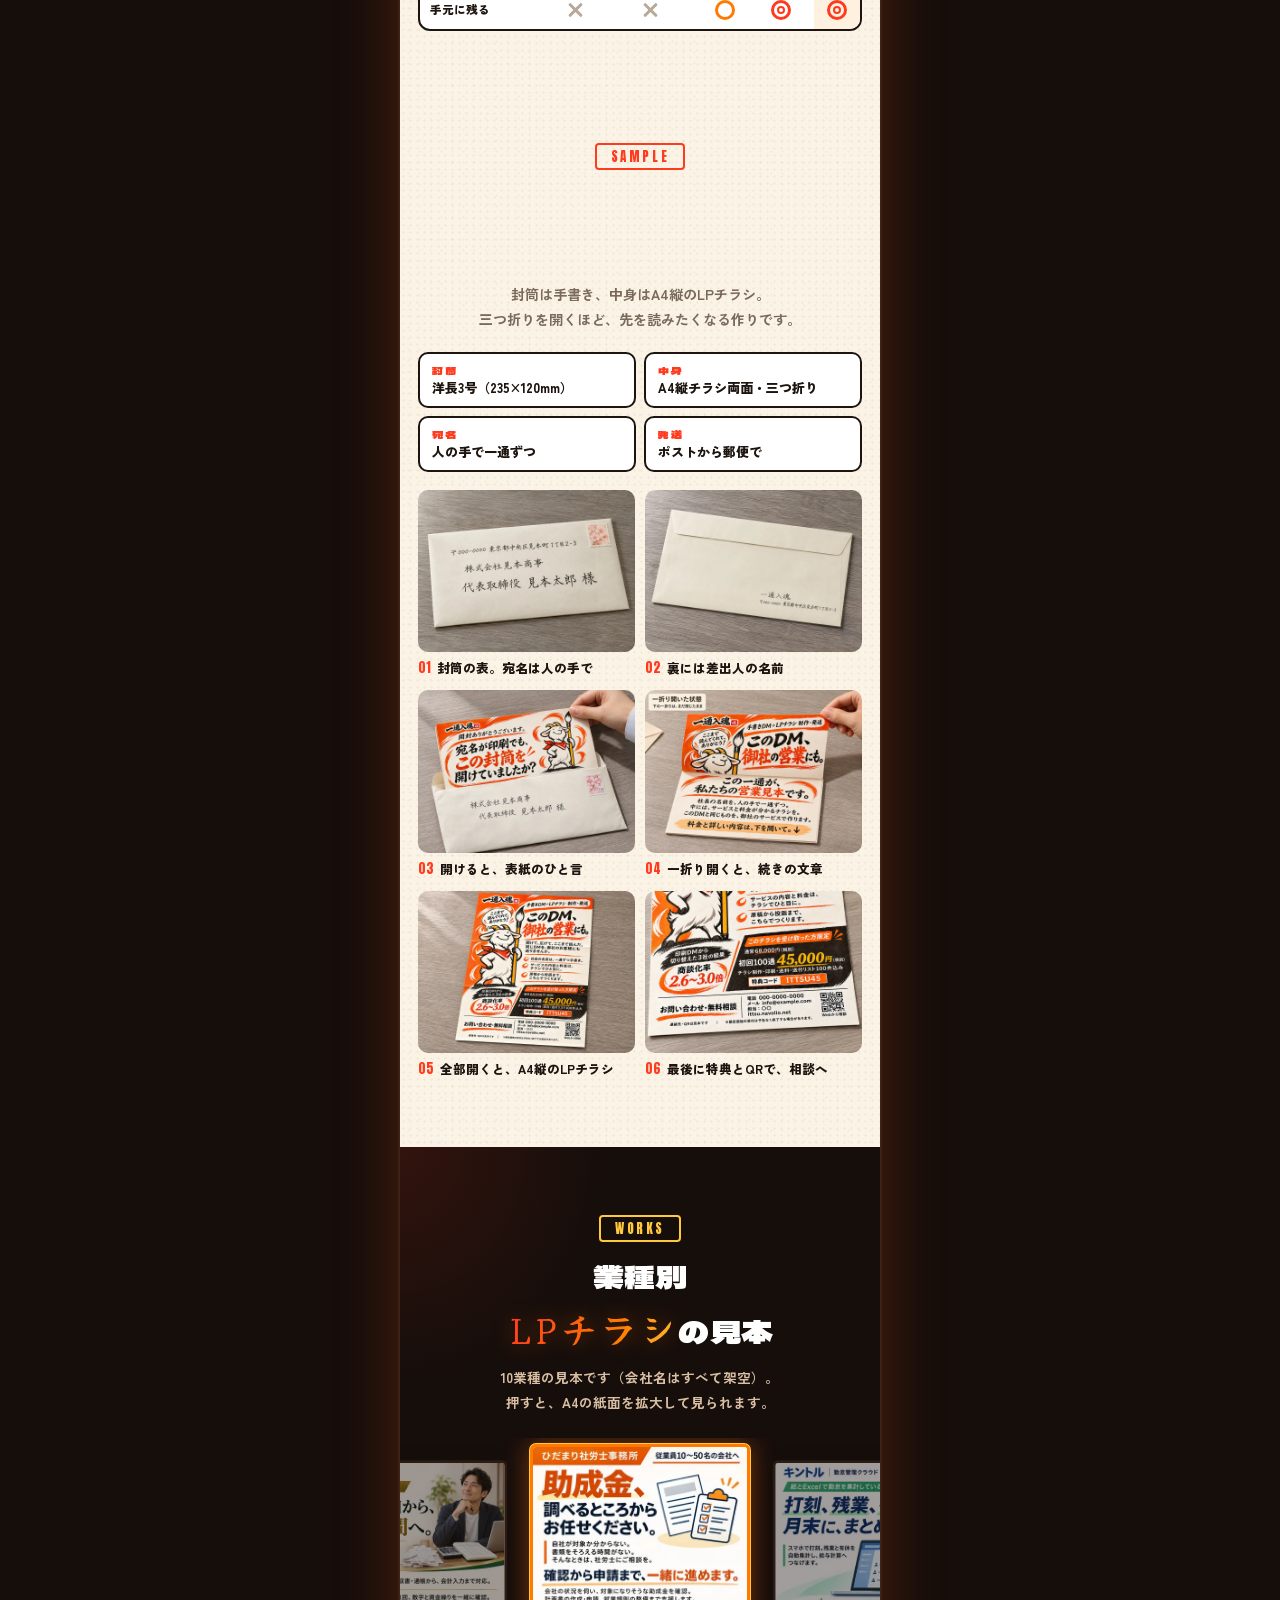
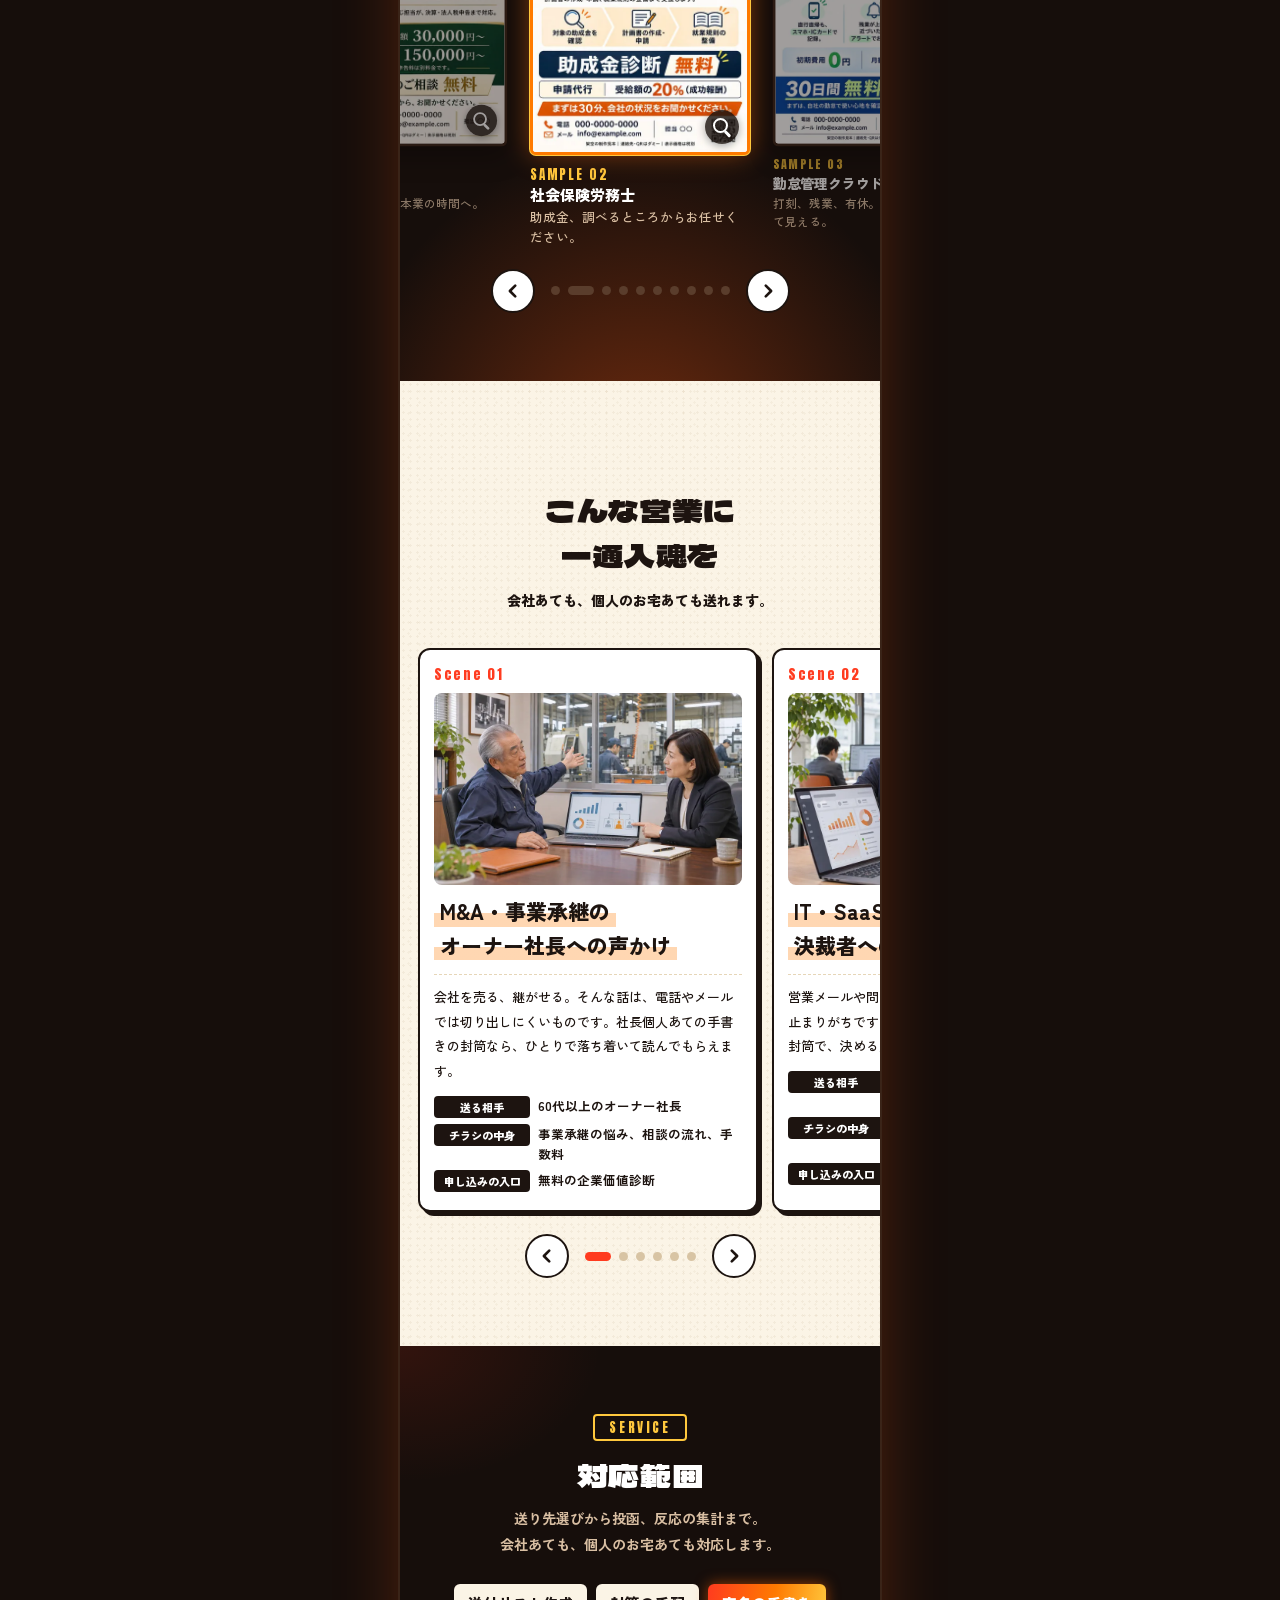
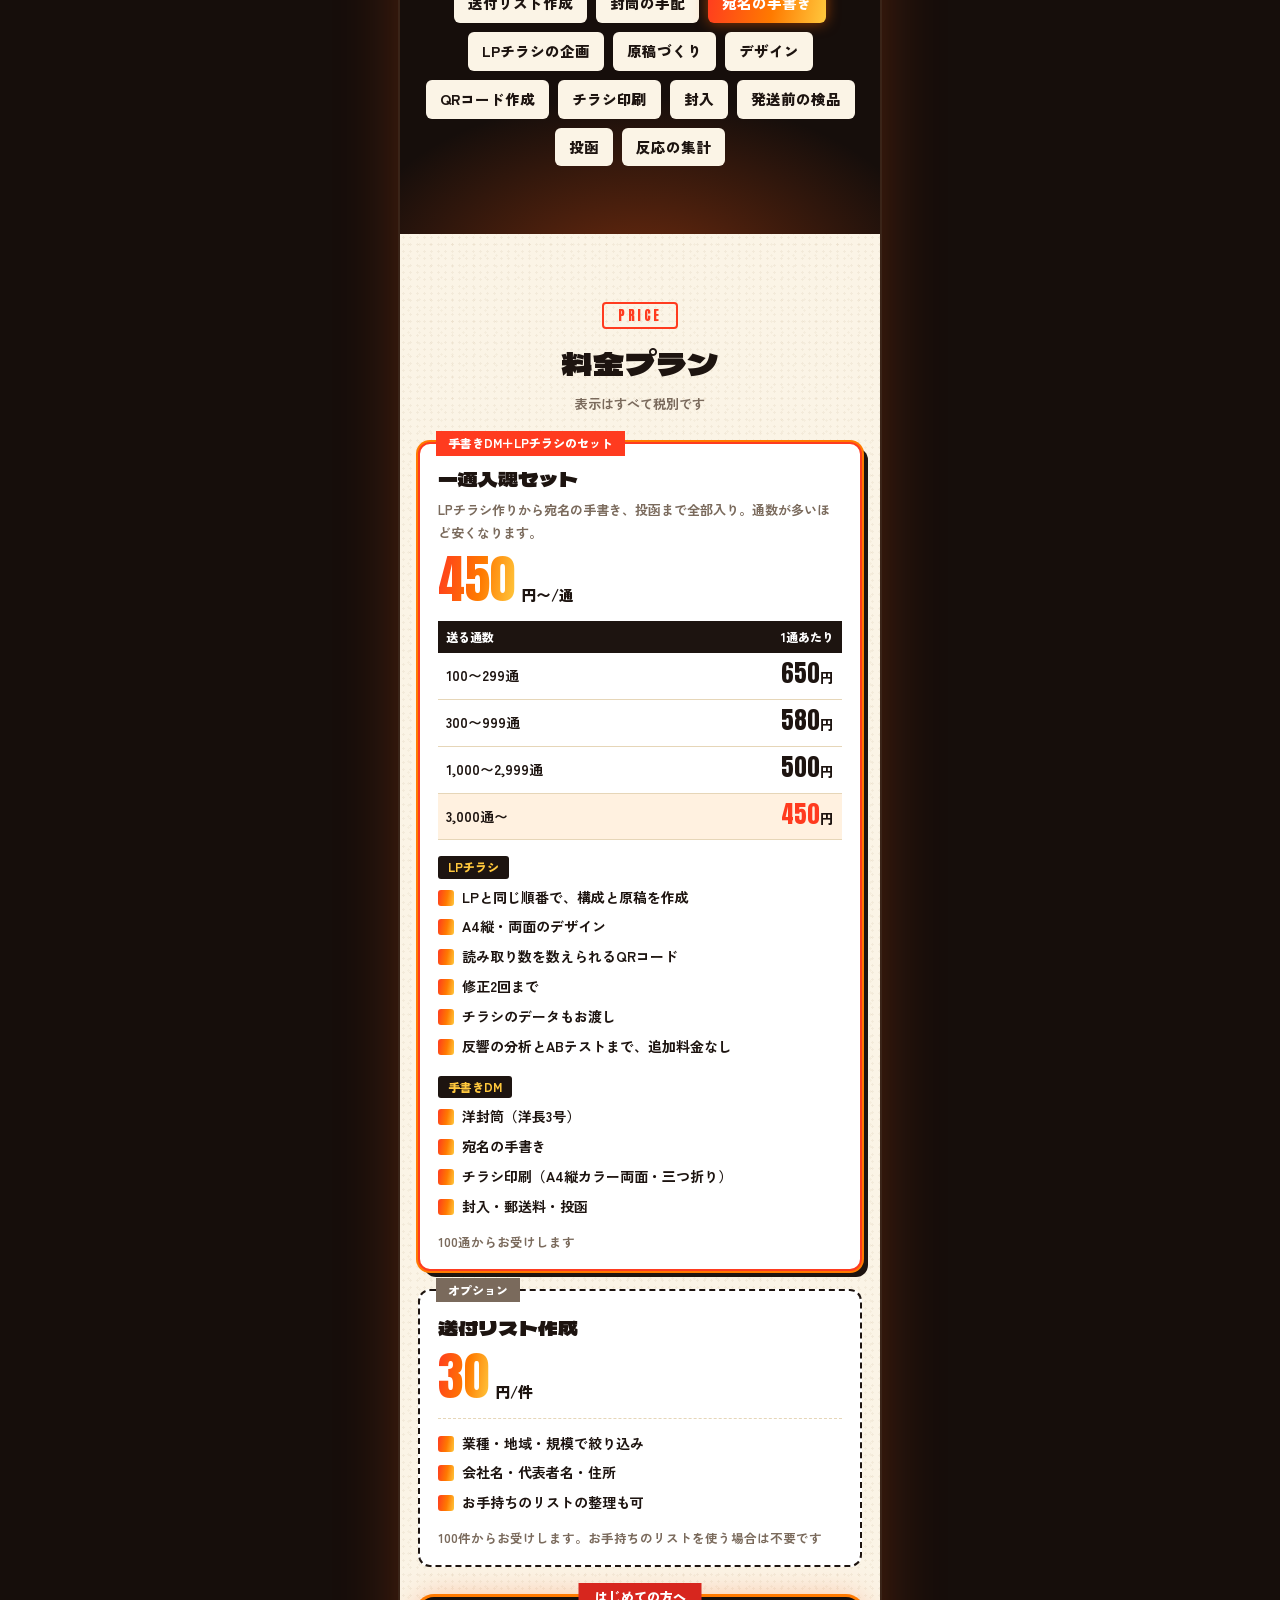
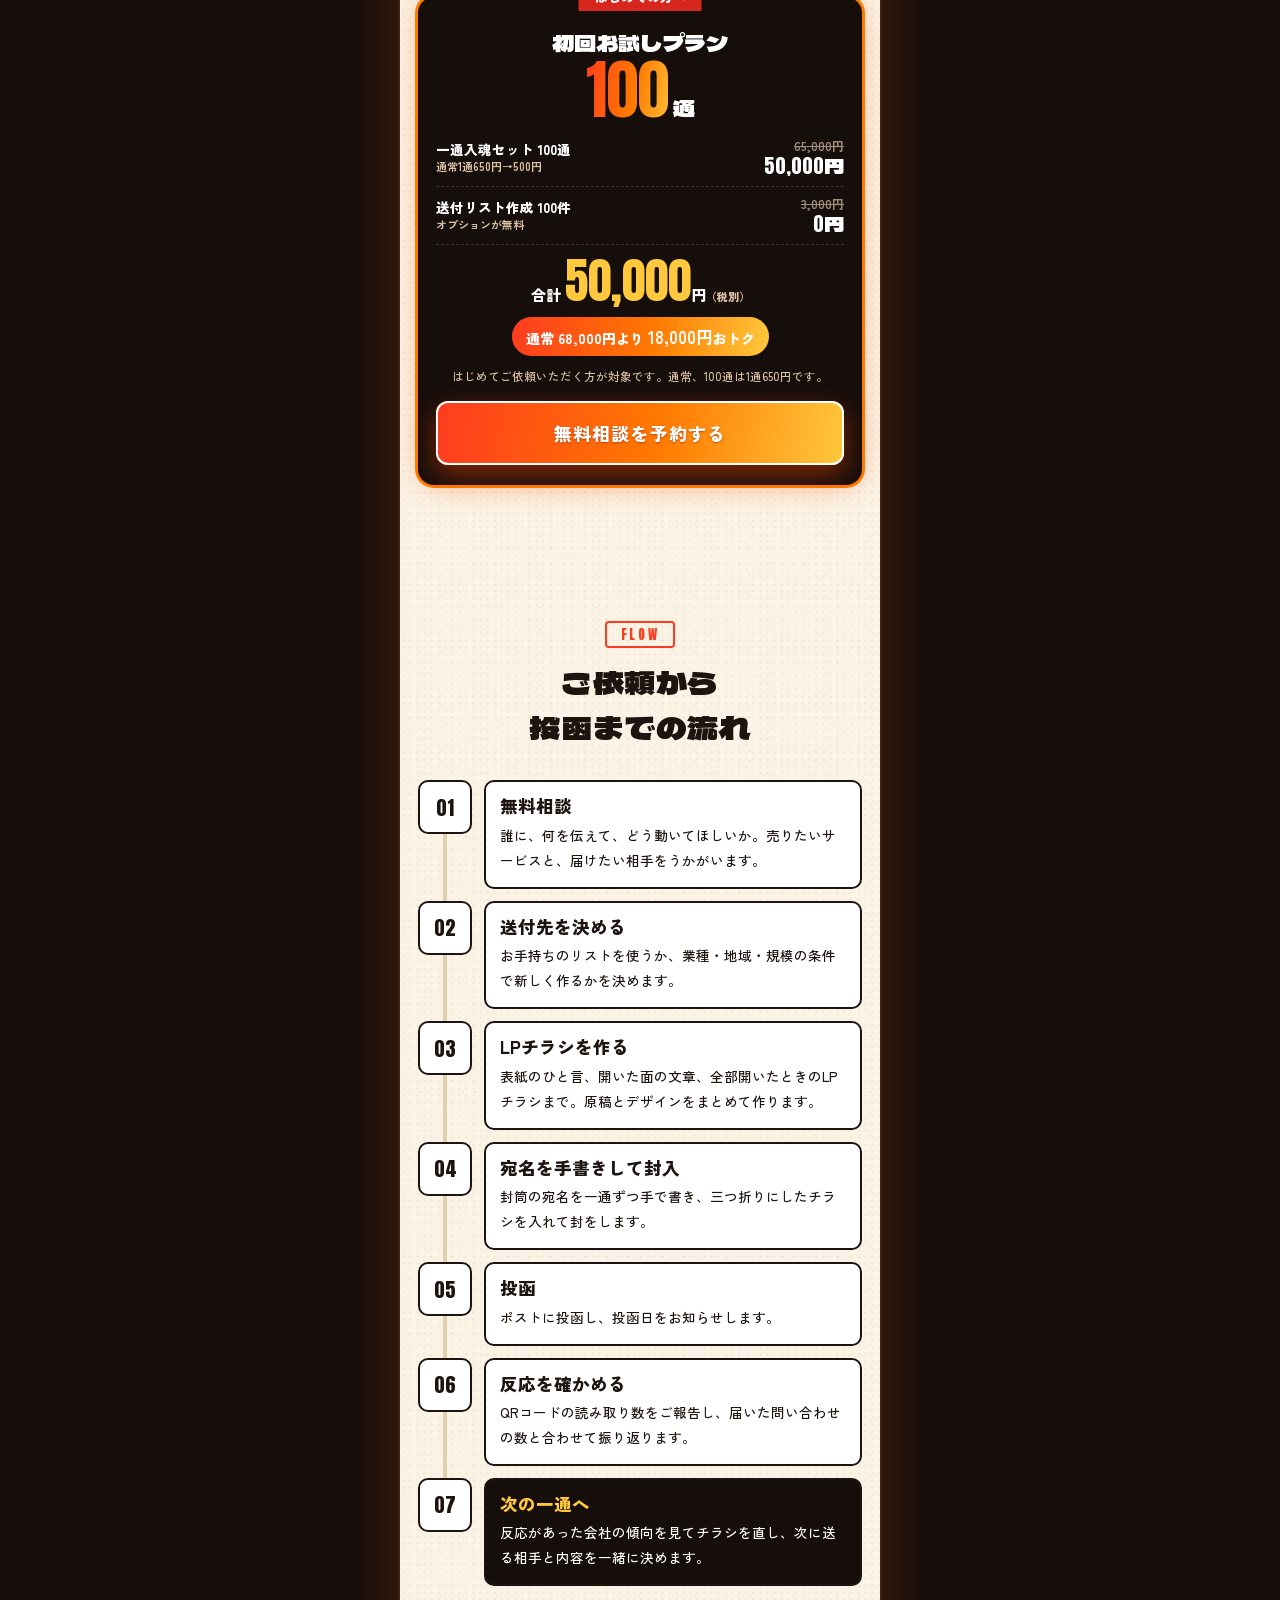
==== commit 76e3f470: "FVの説明3行目を「反応を見て直すから、送るほど当たる一通になります。」に変更 Co-Authored-By: Claude Opus 5.5 <noreply@anthropic.com>" ====
--- a/index.html
+++ b/index.html
@@ -75,7 +75,7 @@
         <li><b>読んでもらう</b><span>開いた面の文章</span></li>
         <li><b>動いてもらう</b><span>LPチラシ</span></li>
       </ol>
-      <p class="fv__desc">宛名は、人の手で一通ずつ書きます。<br>中身は、売れるLPと同じ組み立てのチラシ。<br>読まれた数を見て、次の一通を直していけます。</p>
+      <p class="fv__desc">宛名は、人の手で一通ずつ書きます。<br>中身は、売れるLPと同じ組み立てのチラシ。<br>反応を見て直すから、送るほど当たる一通になります。</p>
       <div class="cta">
         <a class="btn btn--fire" href="#contact" data-open="book">無料相談を予約する</a>
         <small>相談はWeb会議か電話で。空いている日時から選べます</small>
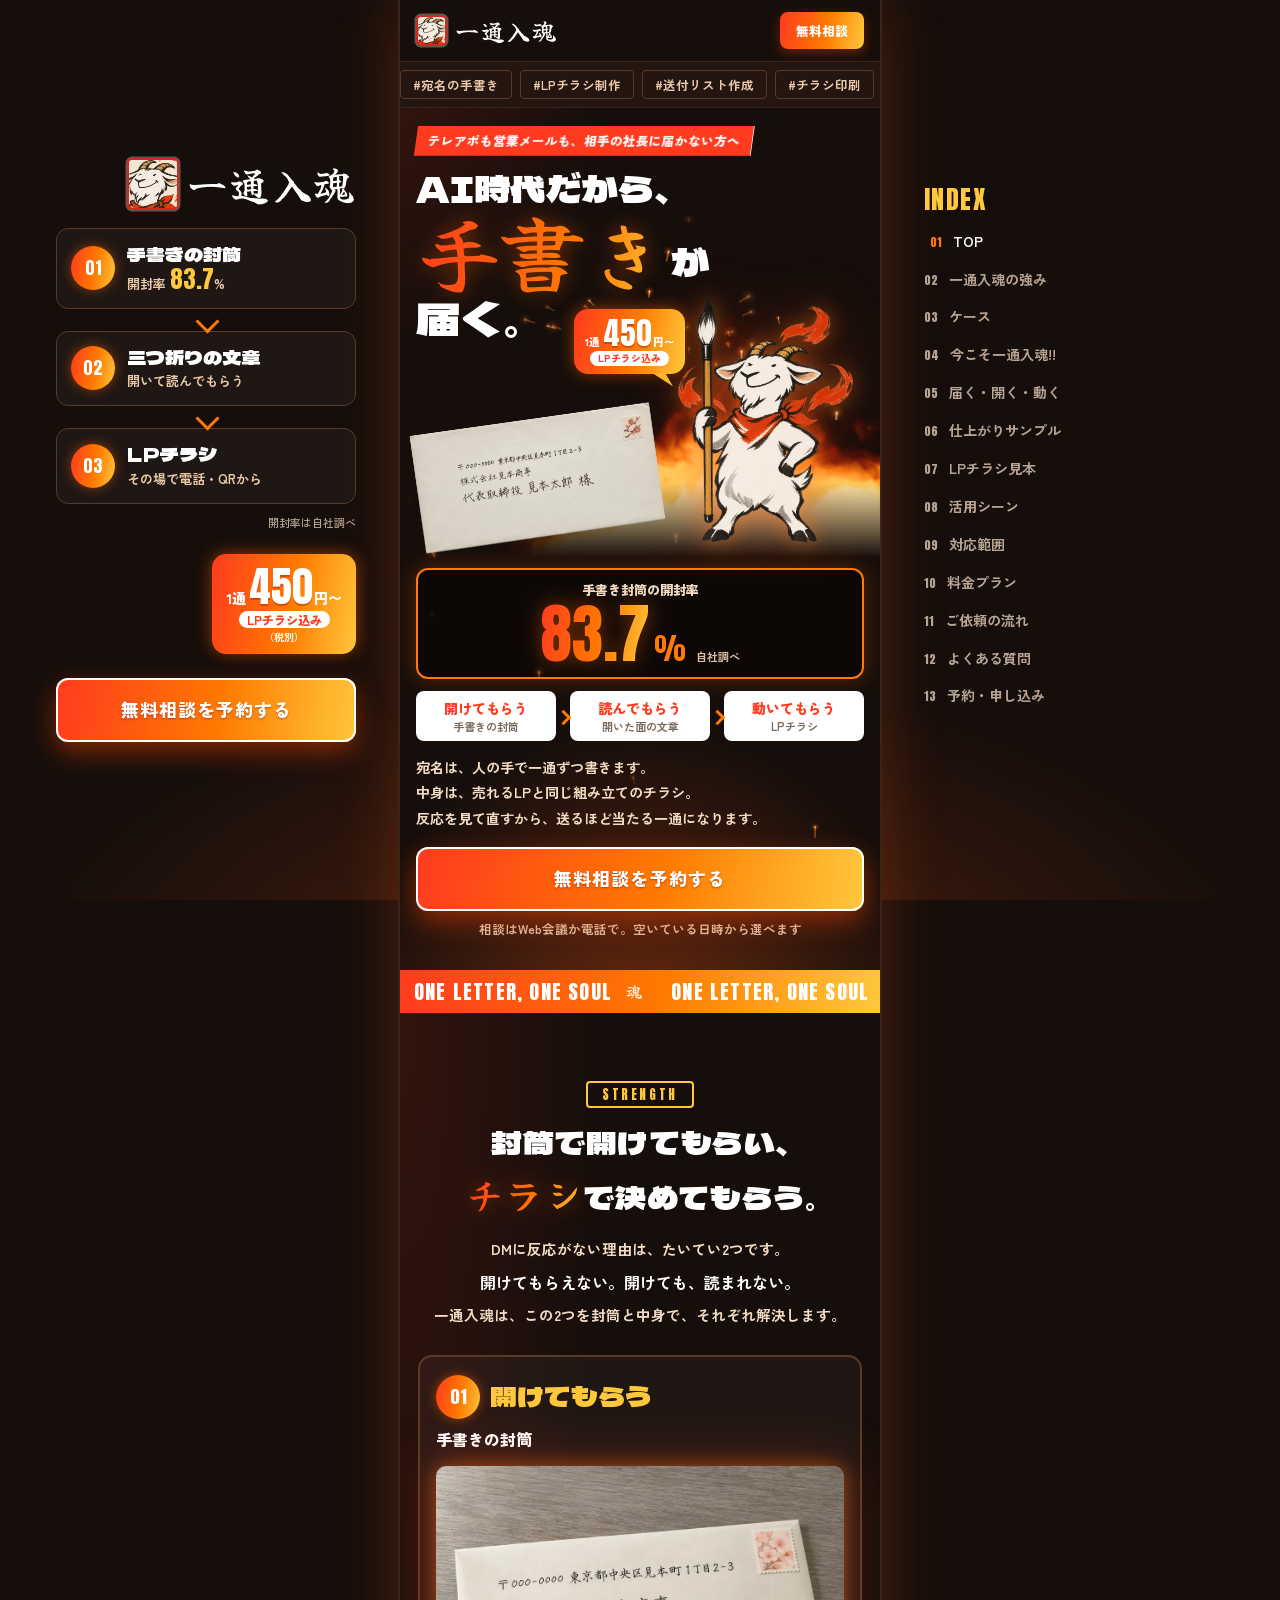
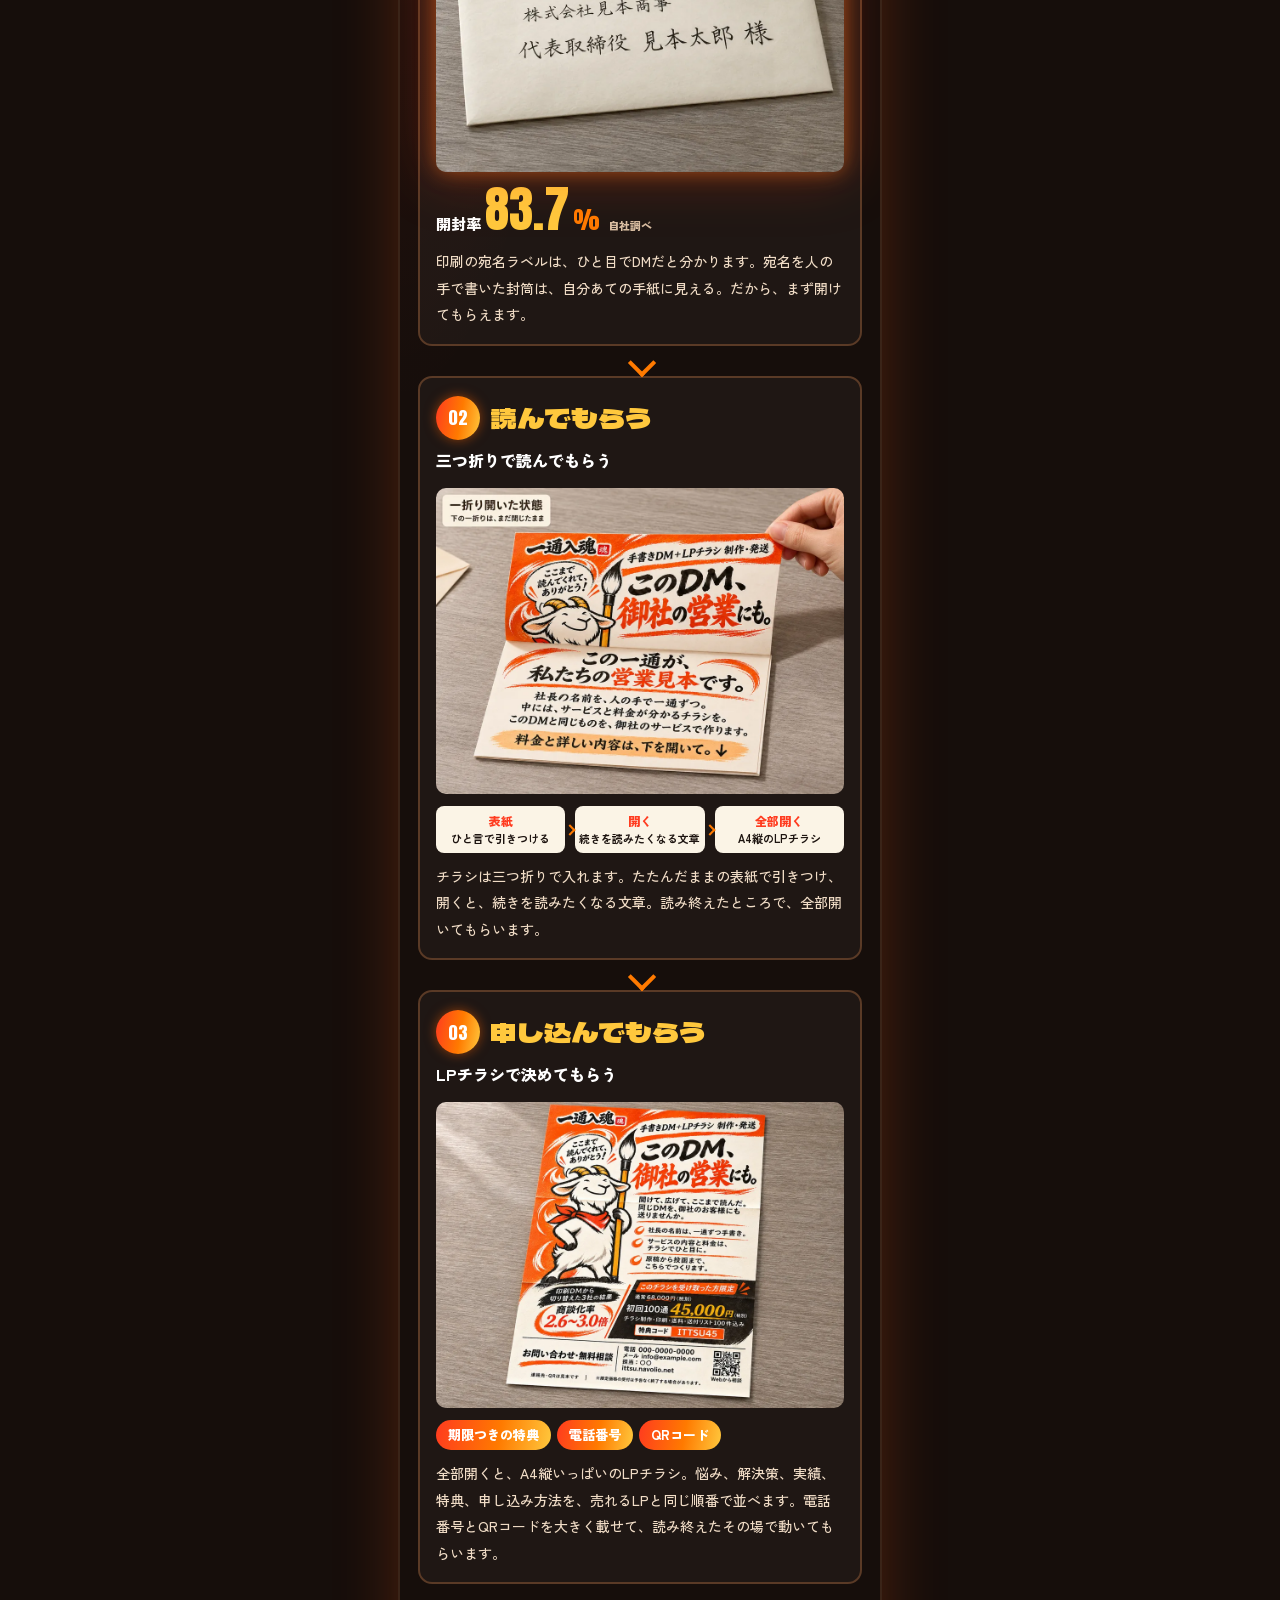
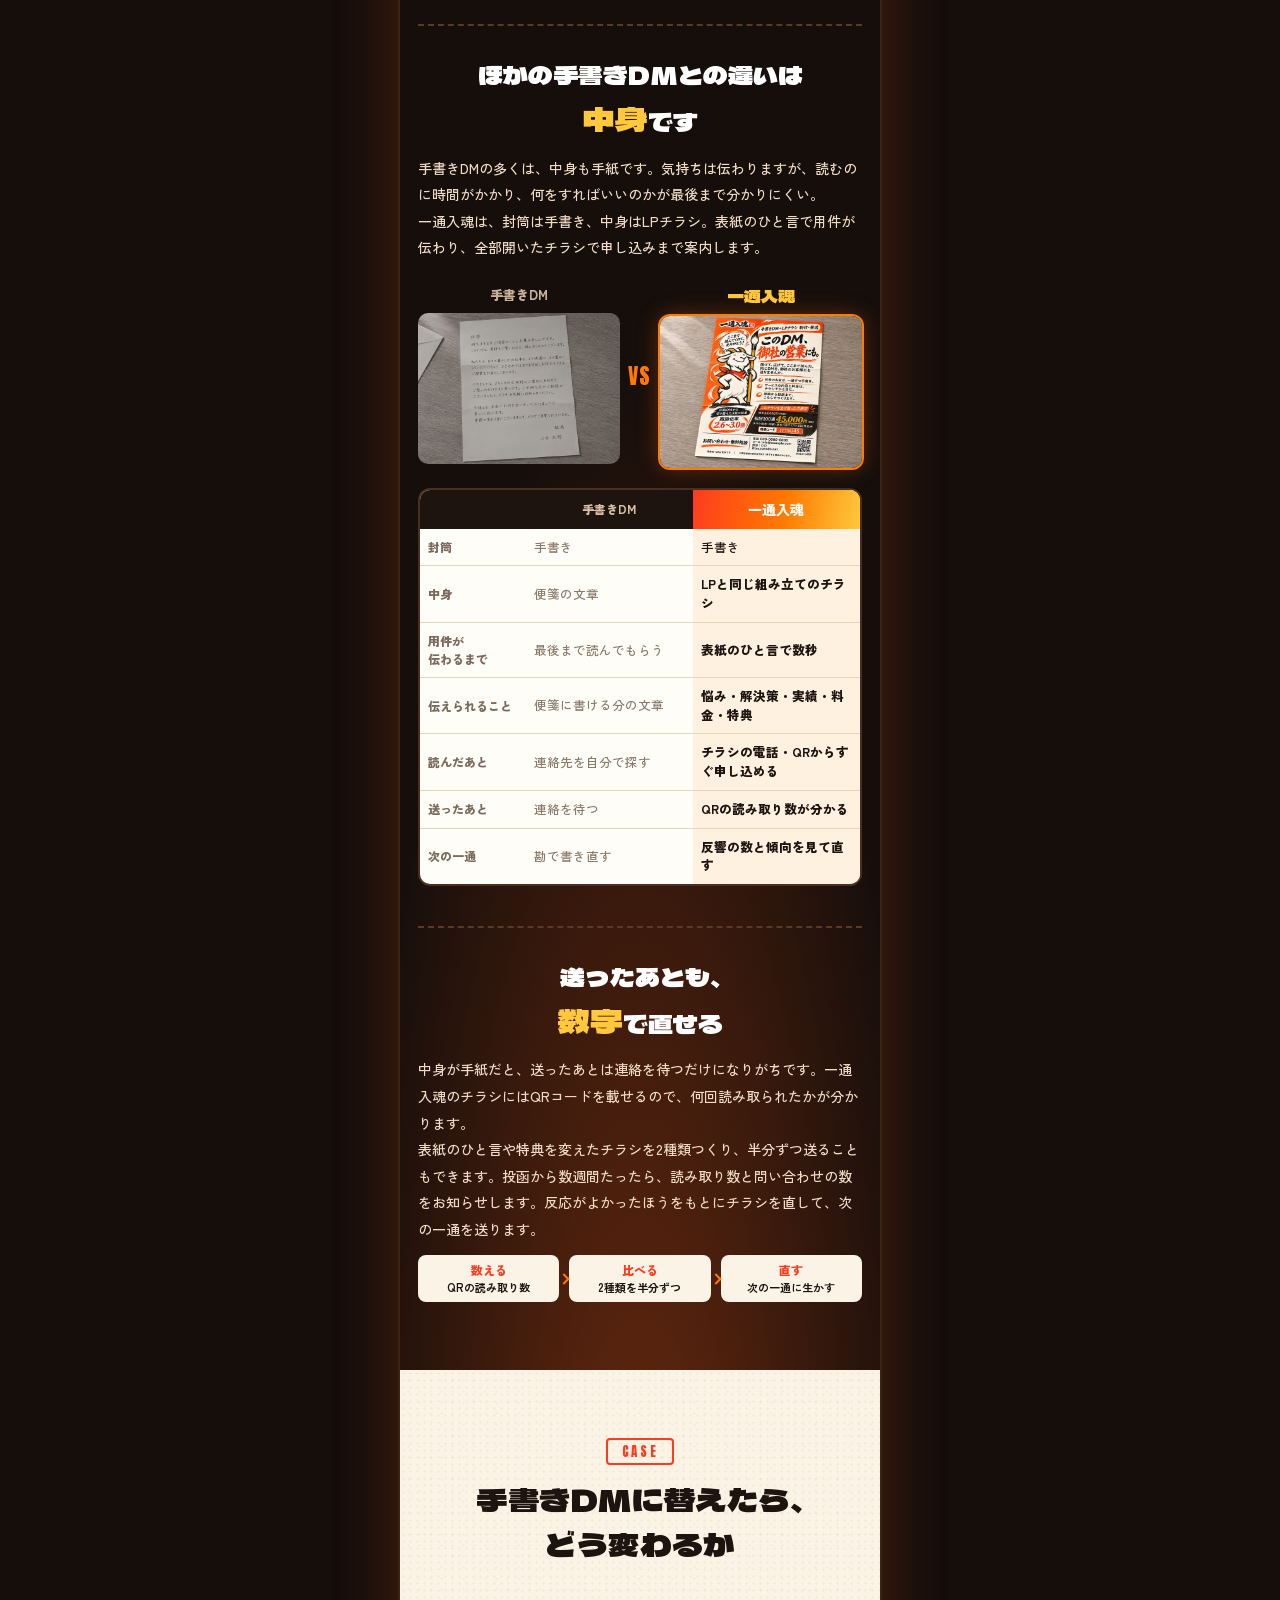
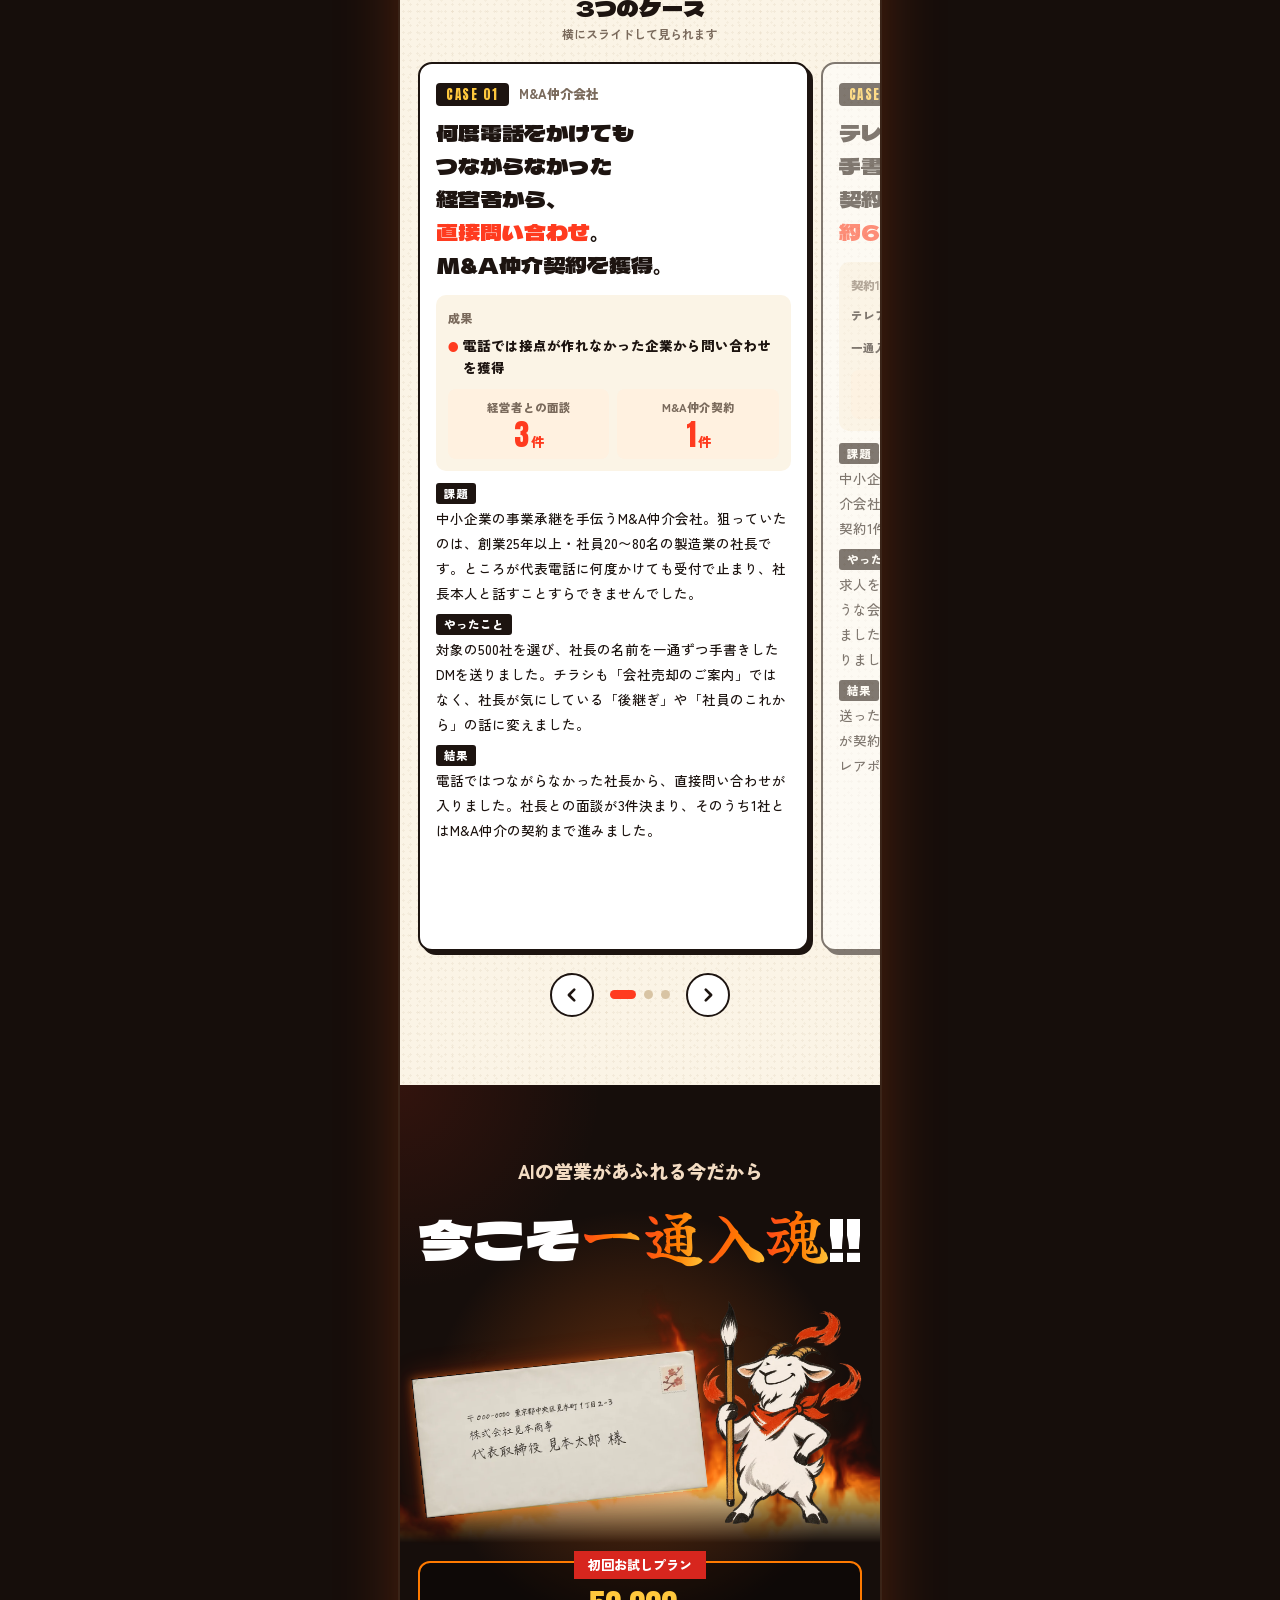
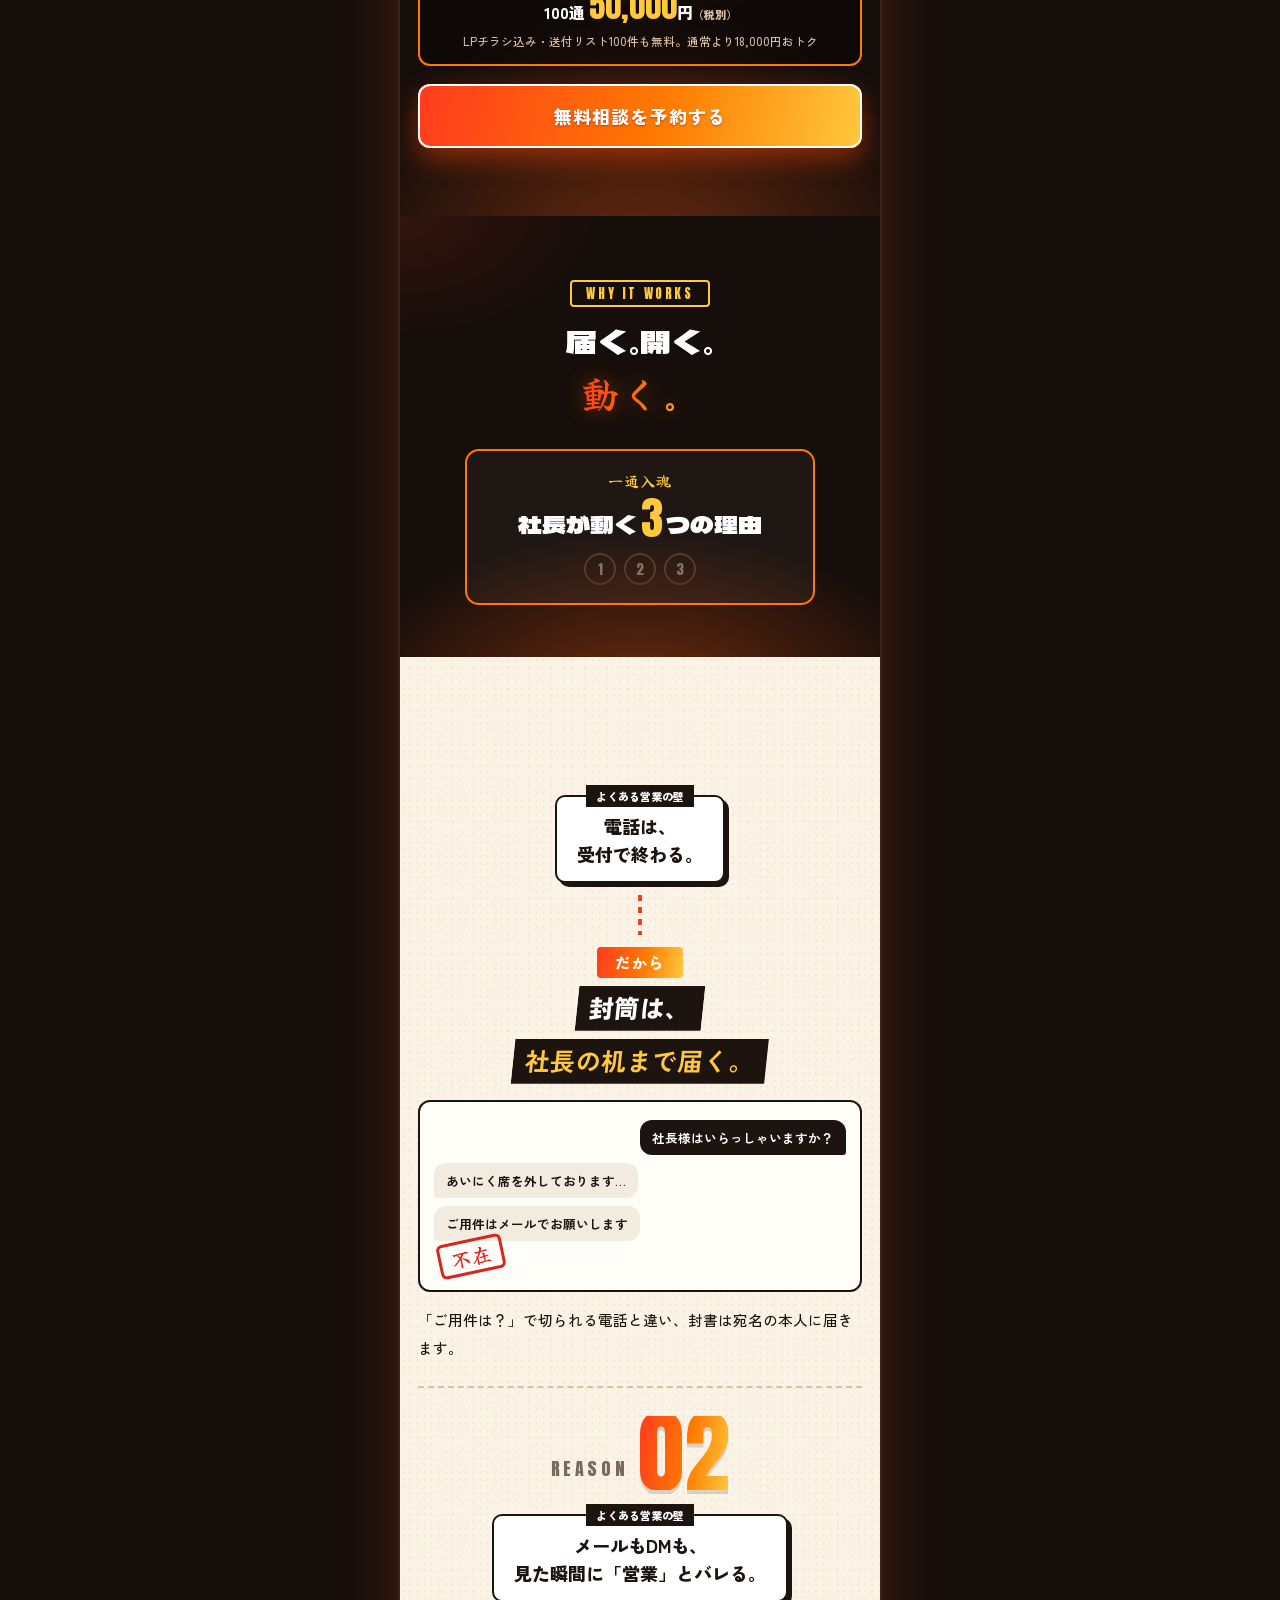
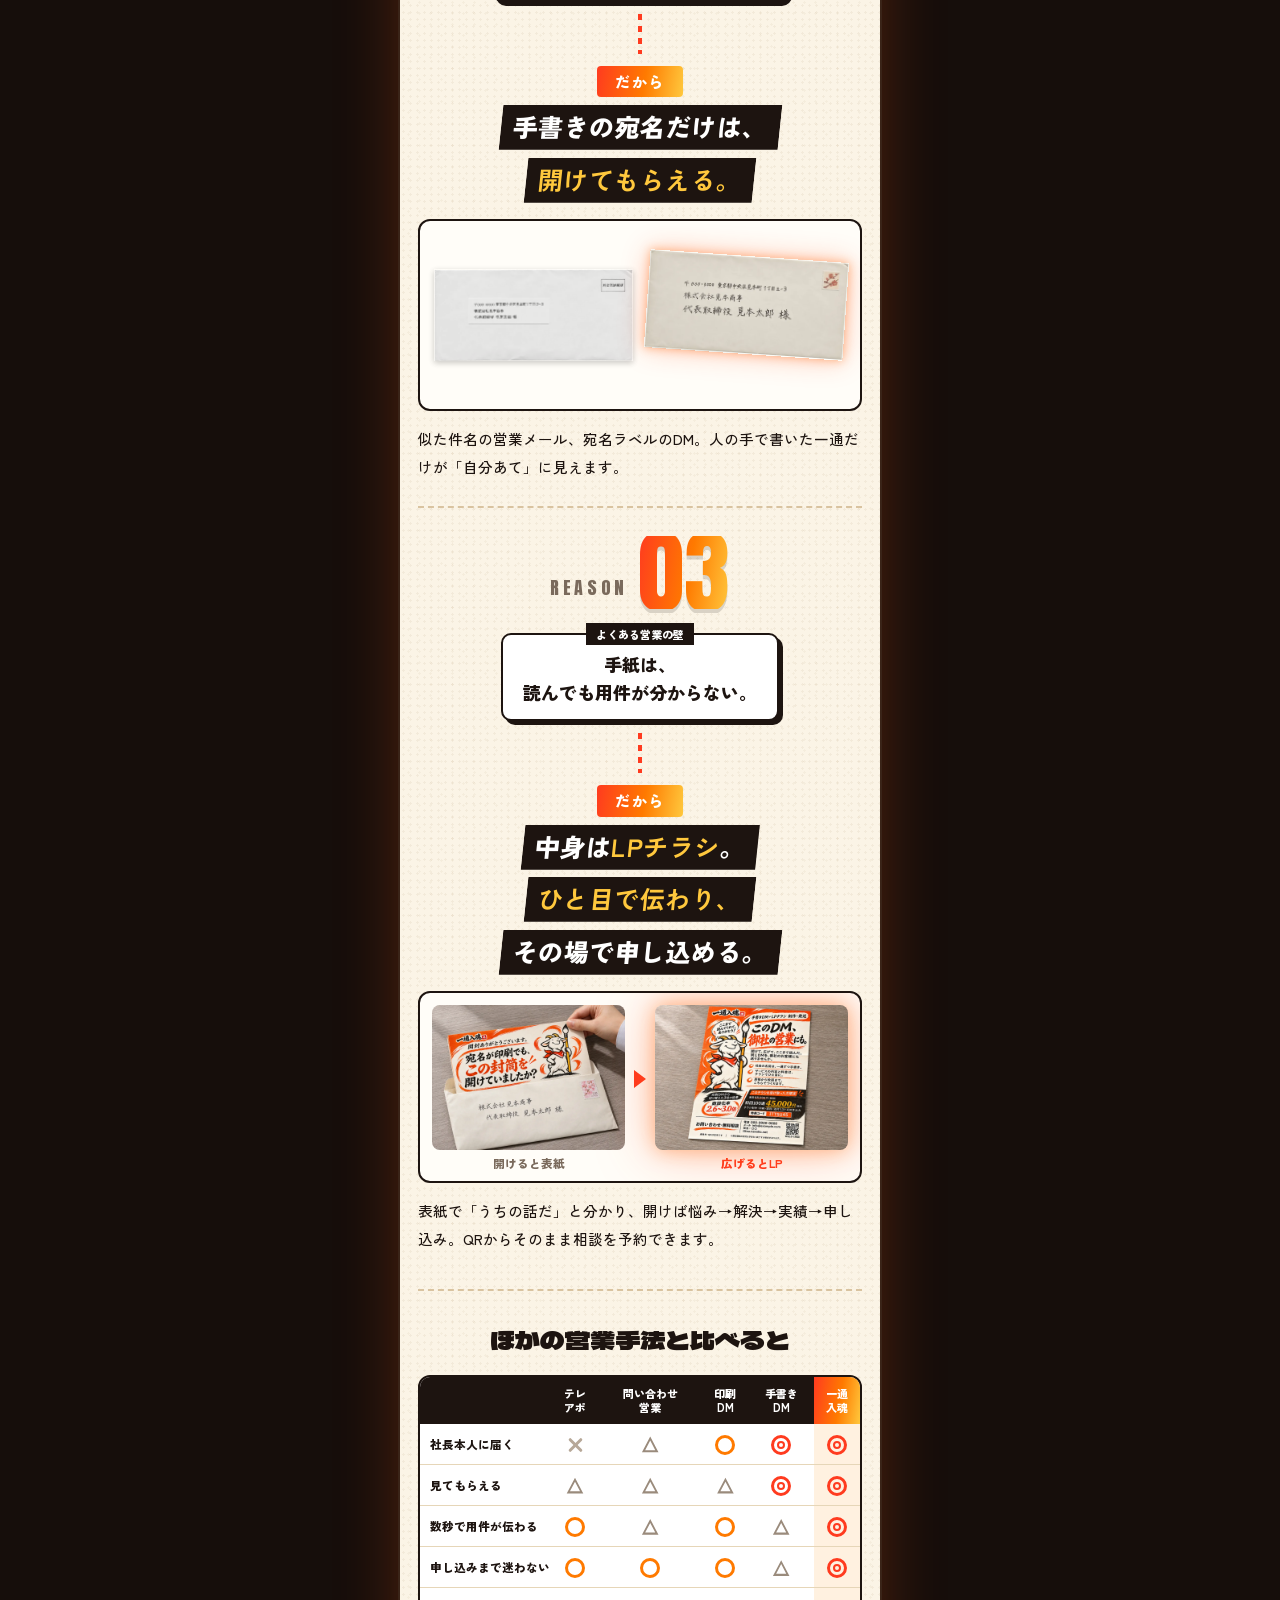
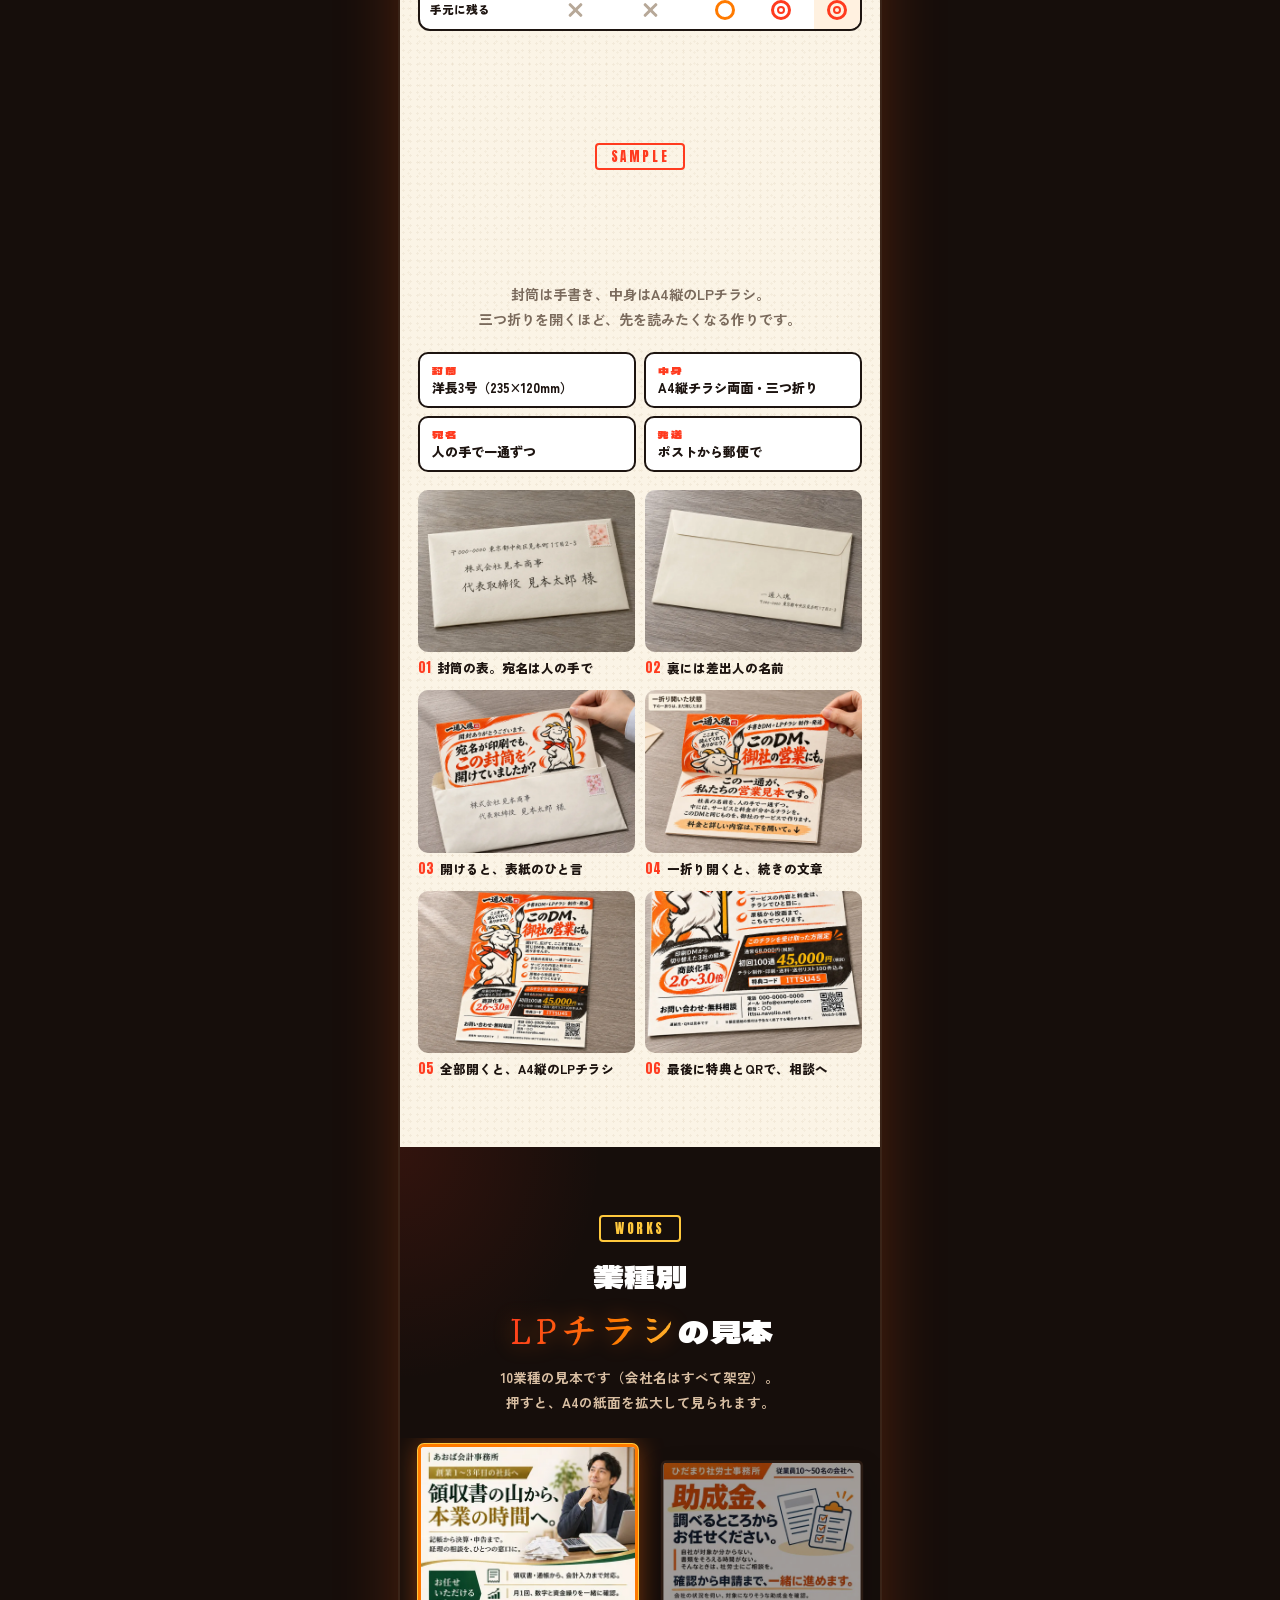
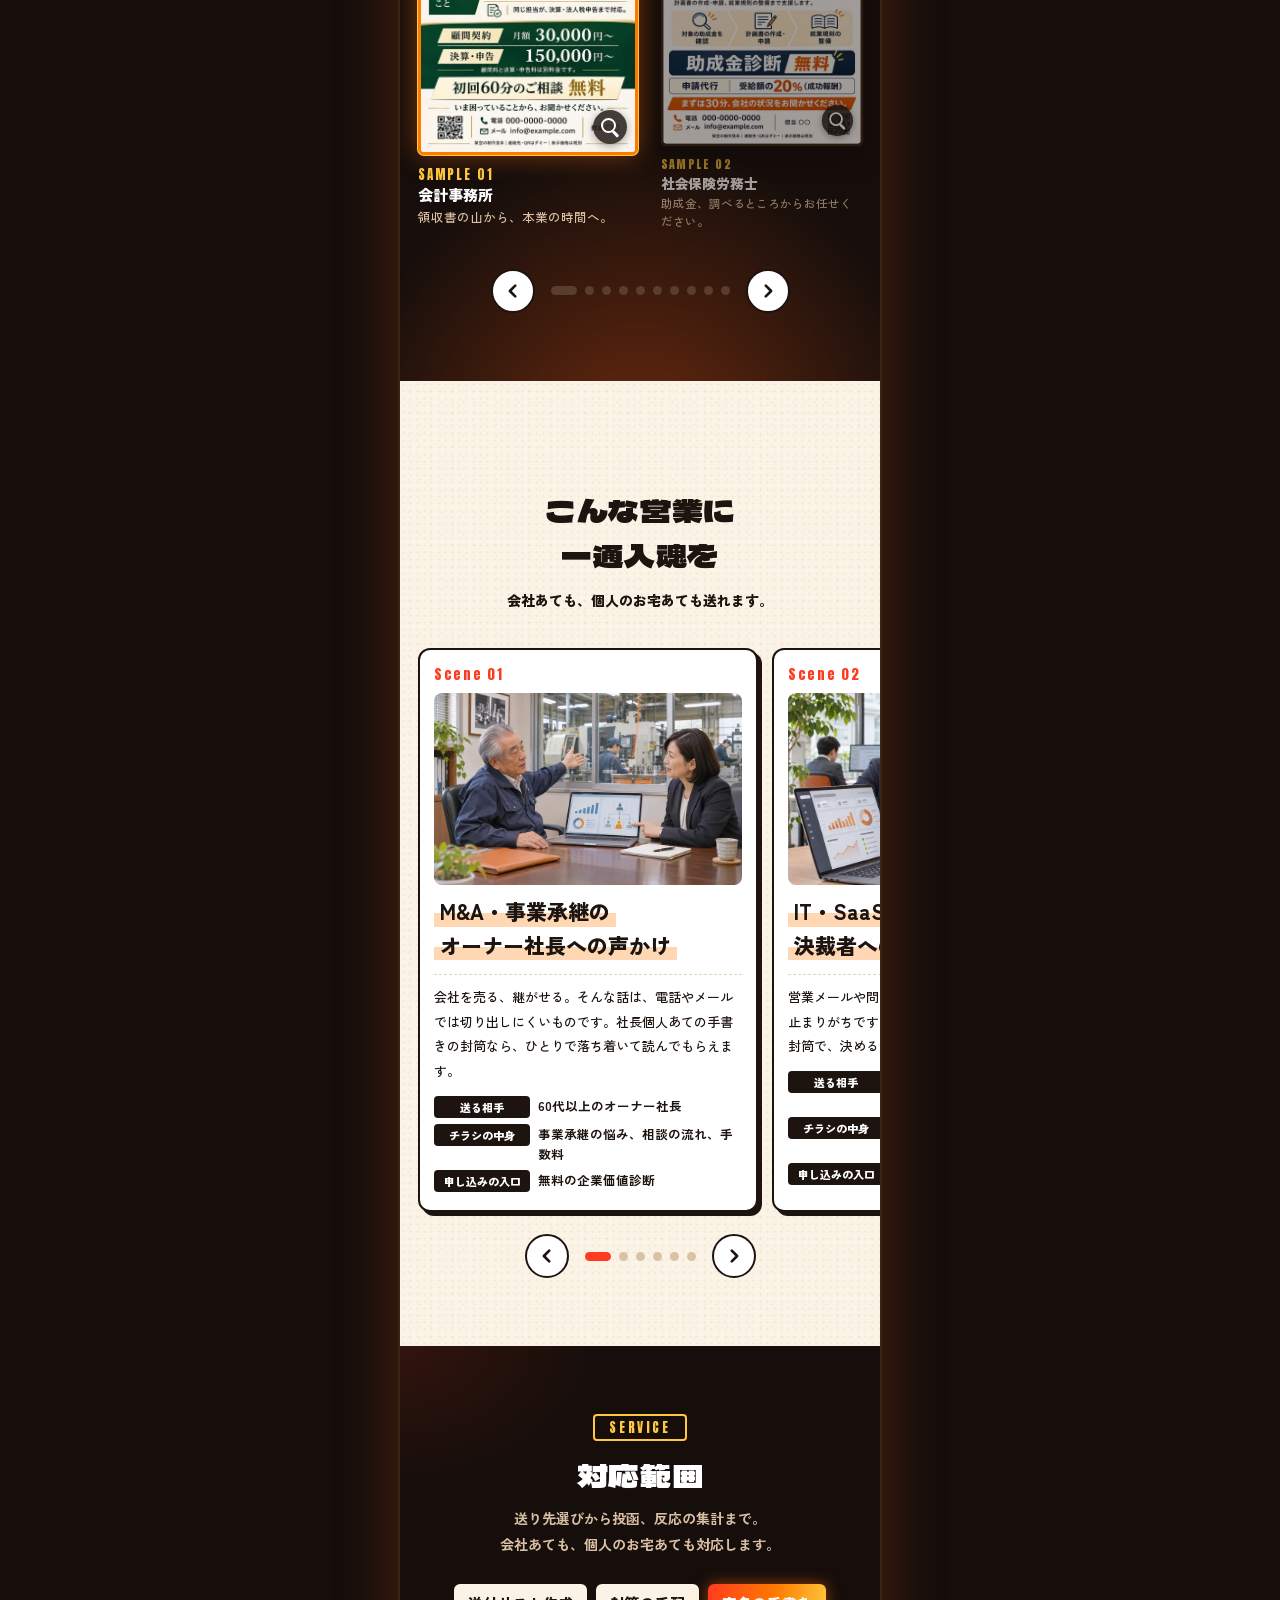
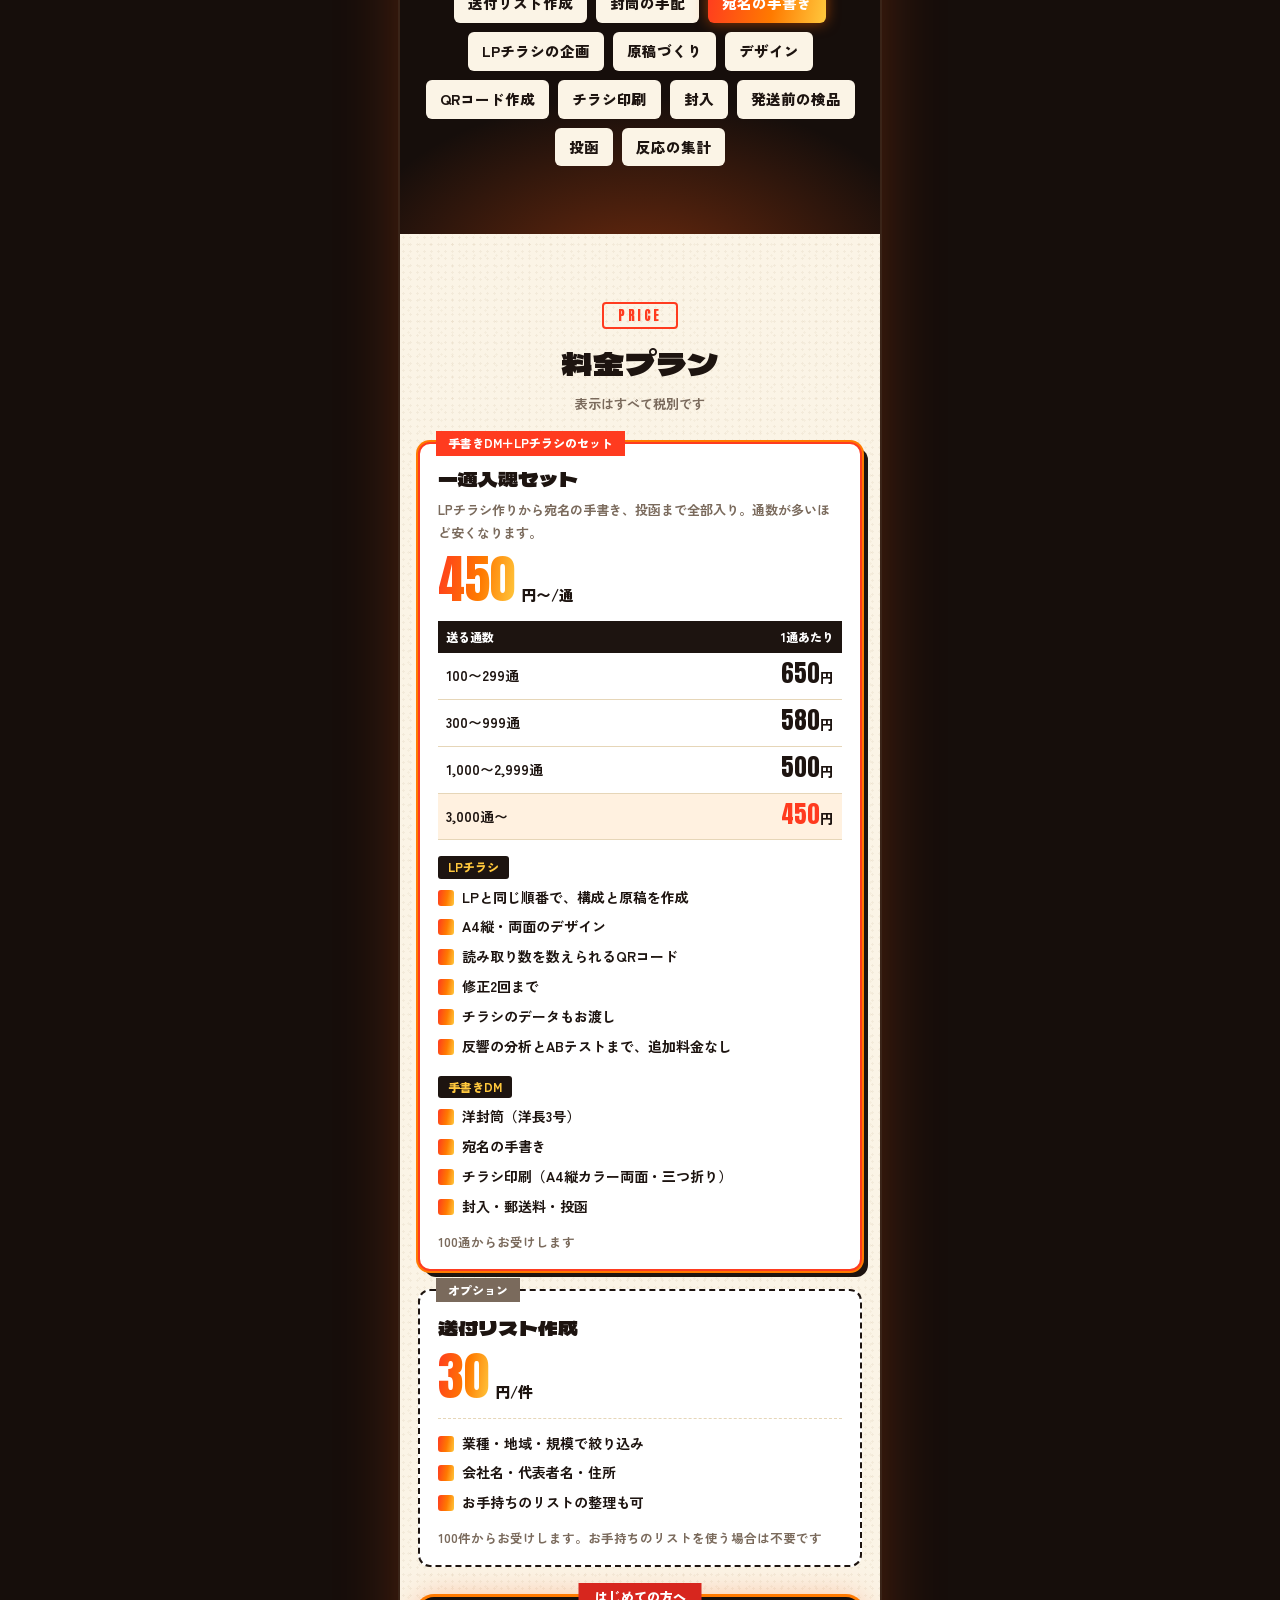
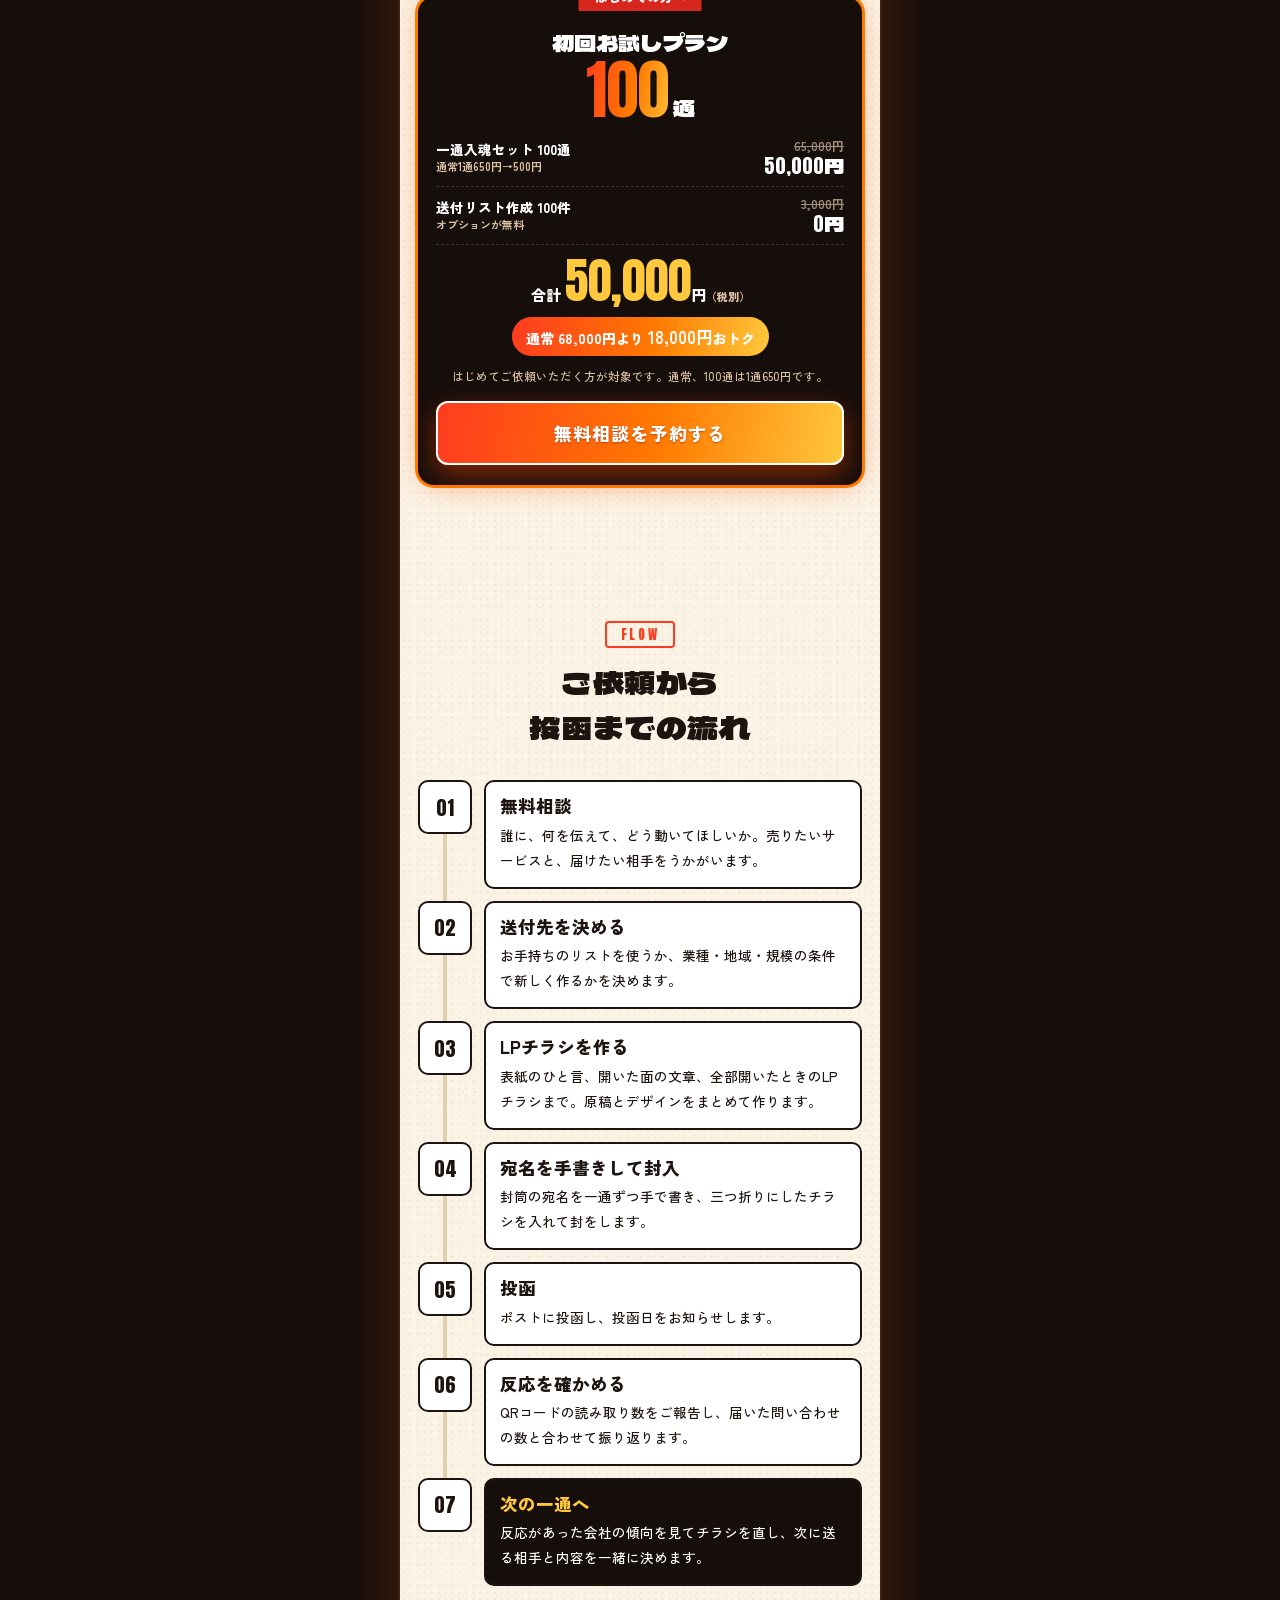
==== commit 062ee26f: "FV説明3行目をスマホで句の途中で折り返さないように調整 Co-Authored-By: Claude Opus 5.5 <noreply@anthropic.com>" ====
--- a/index.html
+++ b/index.html
@@ -75,7 +75,7 @@
         <li><b>読んでもらう</b><span>開いた面の文章</span></li>
         <li><b>動いてもらう</b><span>LPチラシ</span></li>
       </ol>
-      <p class="fv__desc">宛名は、人の手で一通ずつ書きます。<br>中身は、売れるLPと同じ組み立てのチラシ。<br>反応を見て直すから、送るほど当たる一通になります。</p>
+      <p class="fv__desc">宛名は、人の手で一通ずつ書きます。<br>中身は、売れるLPと同じ組み立てのチラシ。<br>反応を見て直すから、<span style="display:inline-block">送るほど当たる一通になります。</span></p>
       <div class="cta">
         <a class="btn btn--fire" href="#contact" data-open="book">無料相談を予約する</a>
         <small>相談はWeb会議か電話で。空いている日時から選べます</small>
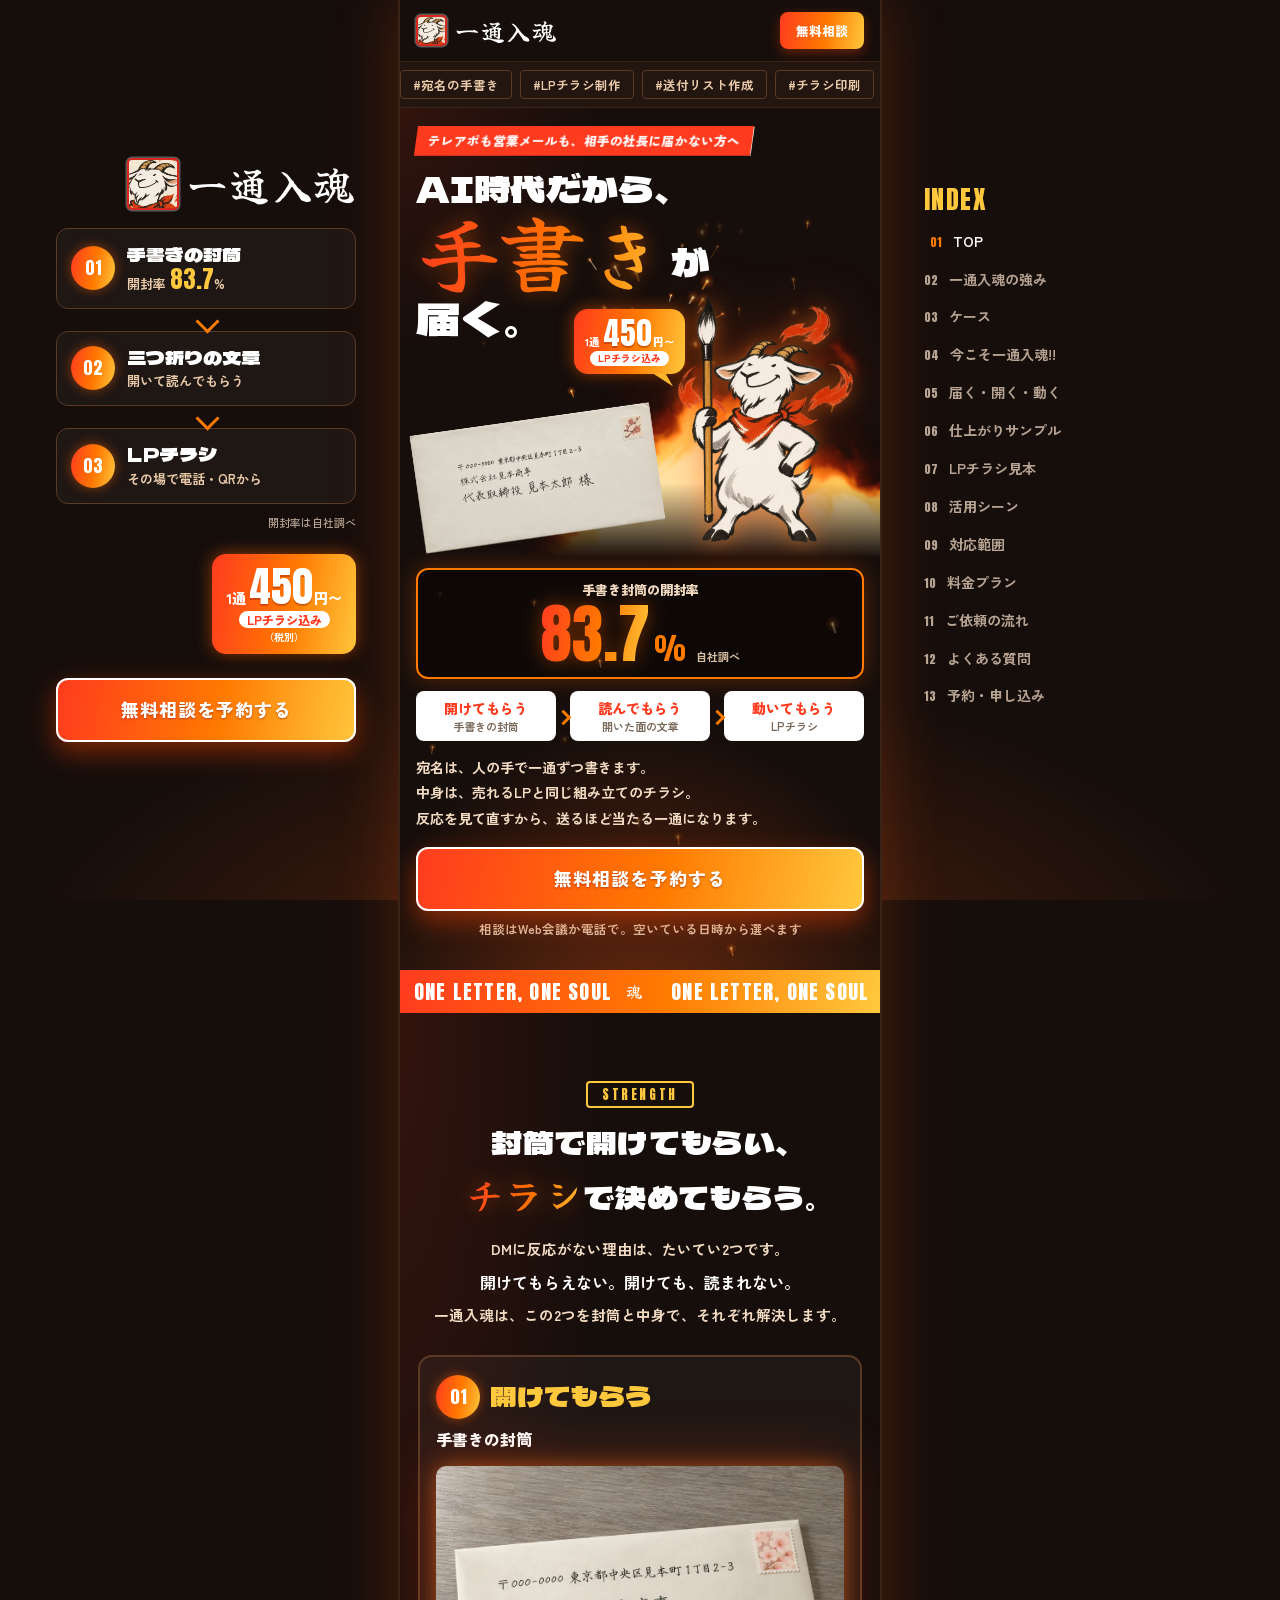
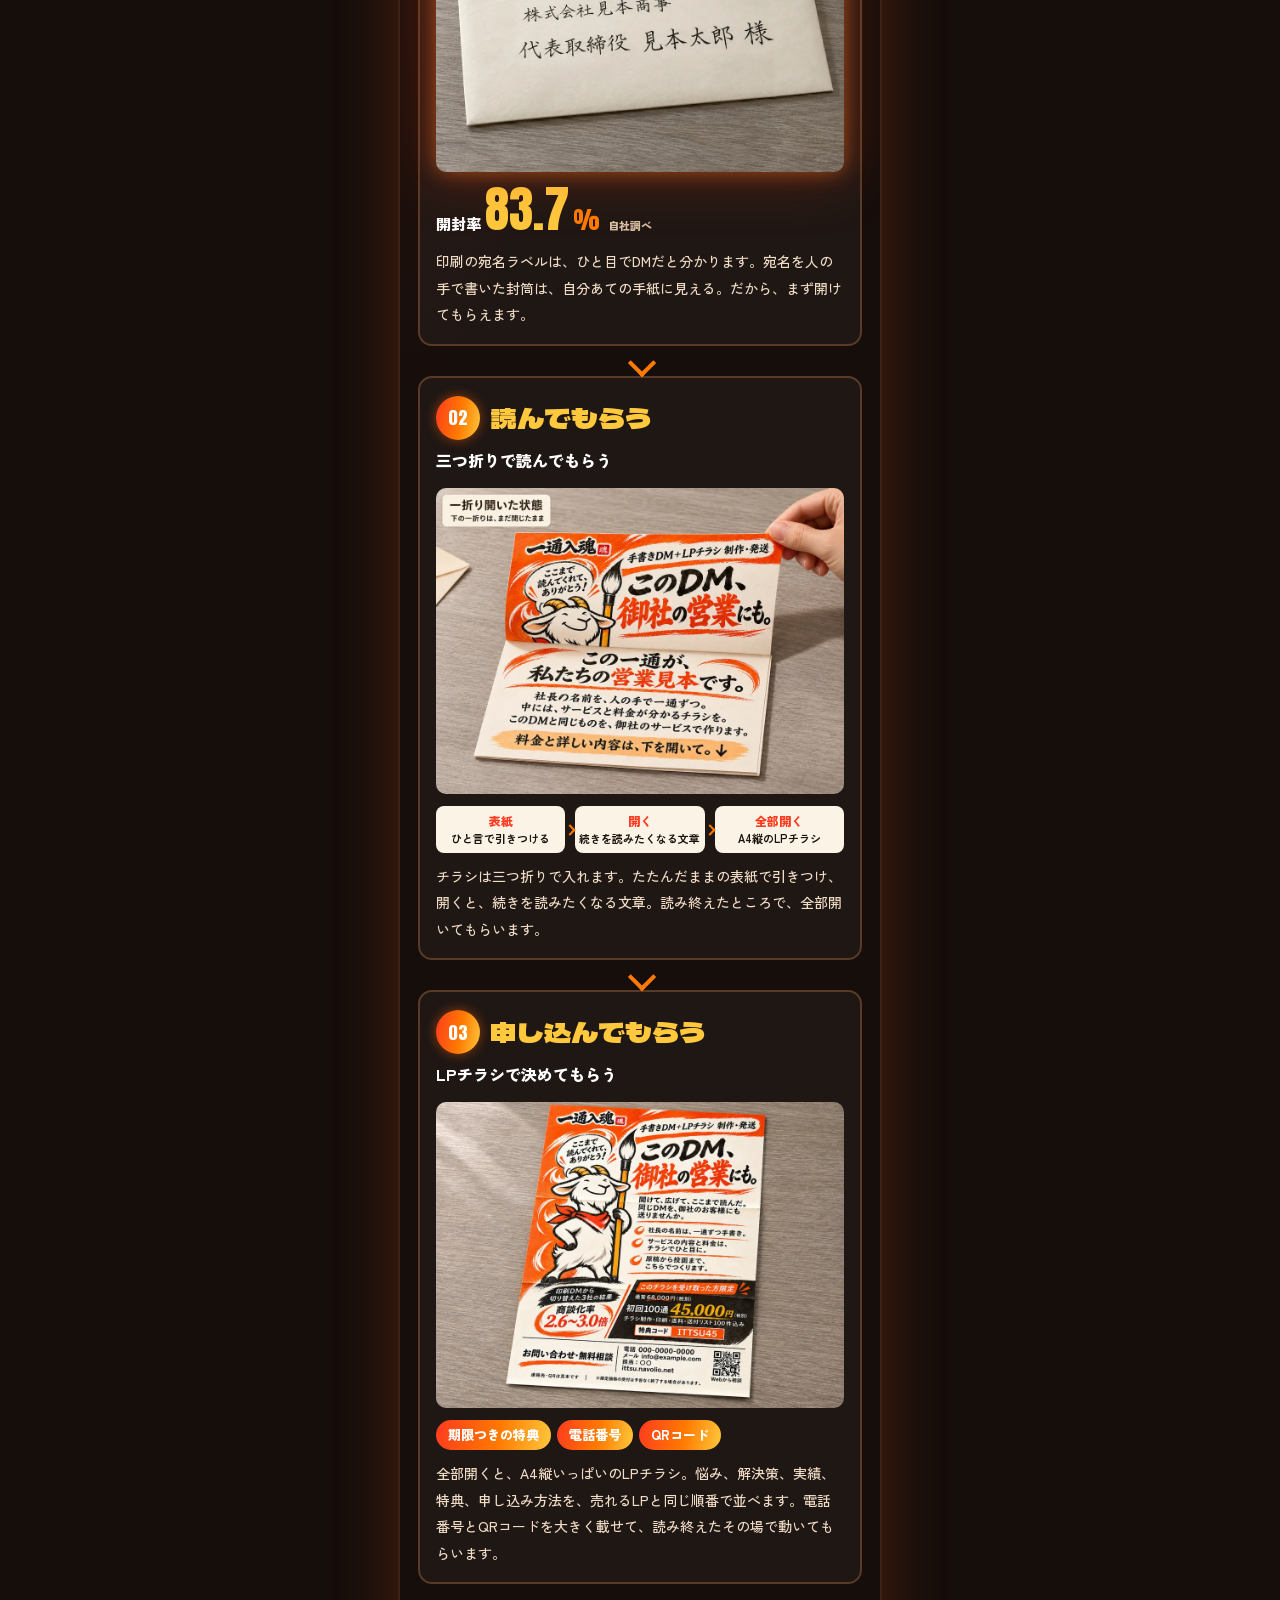
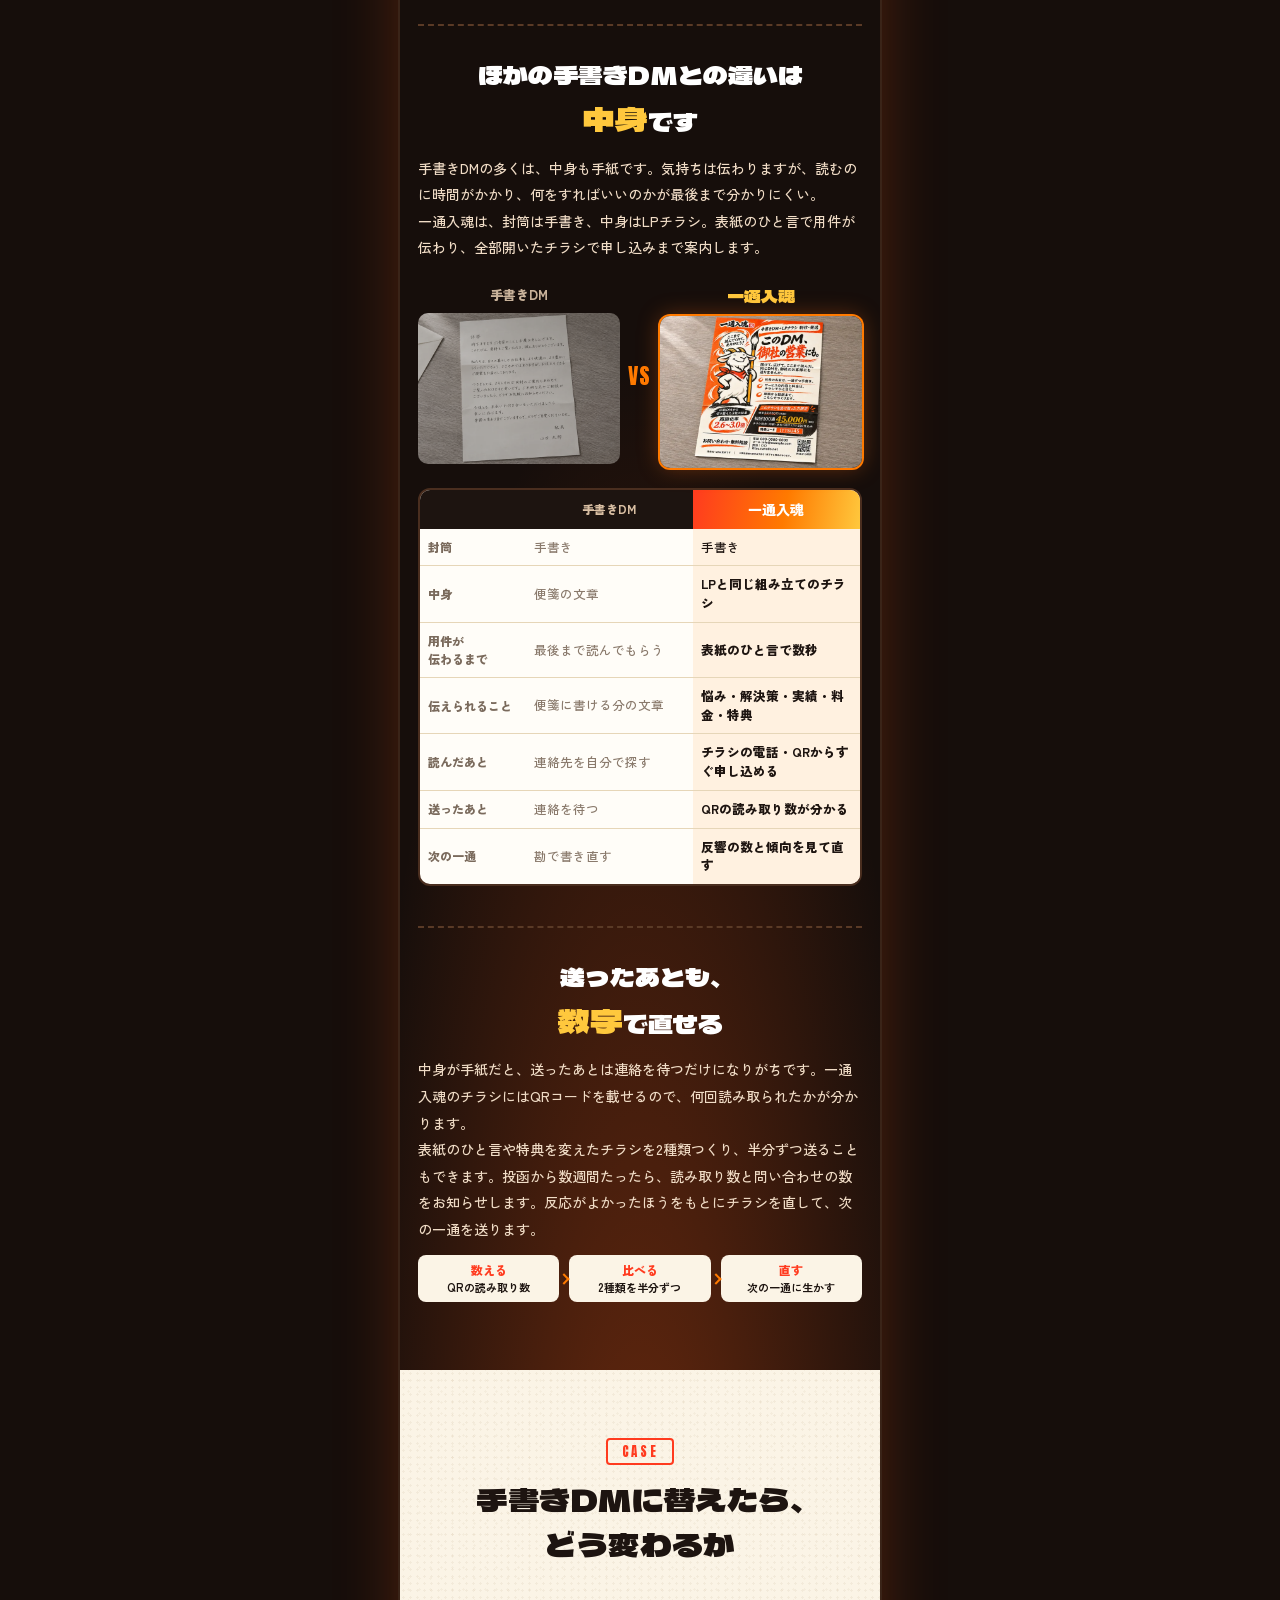
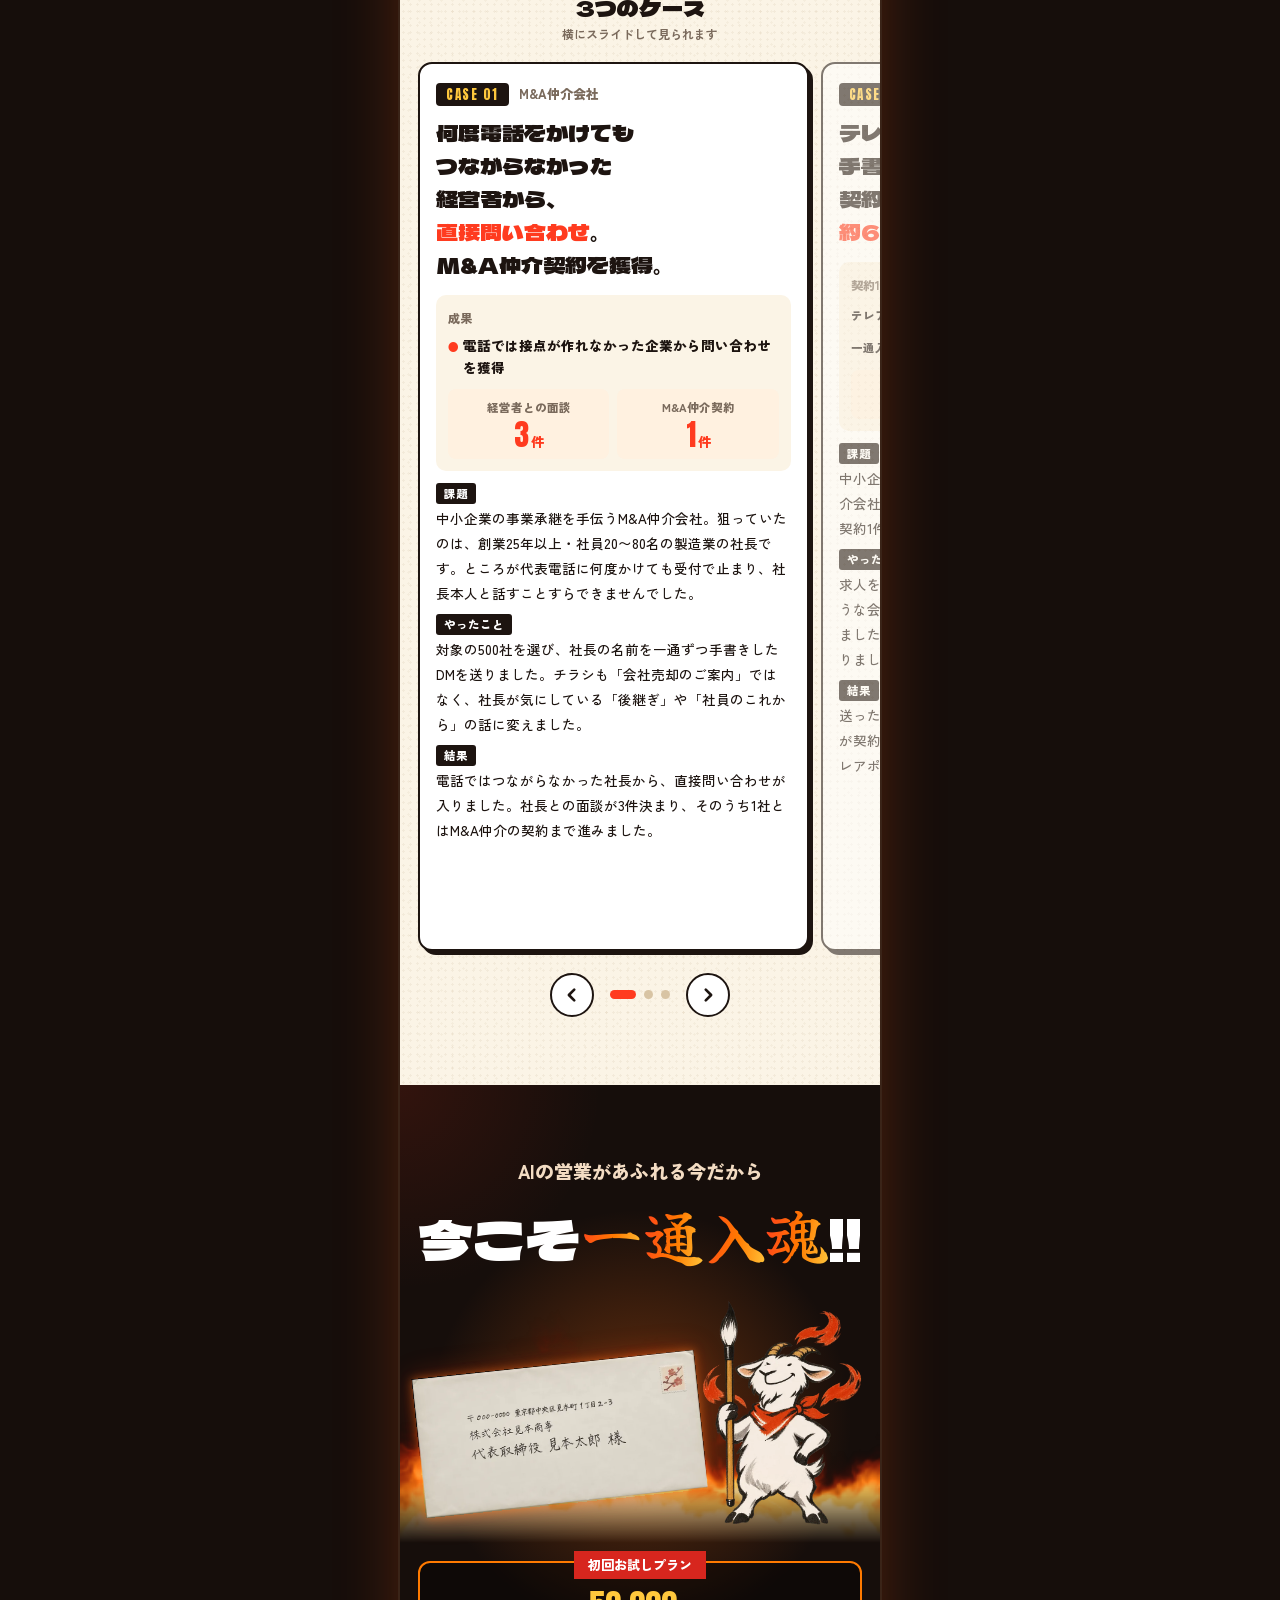
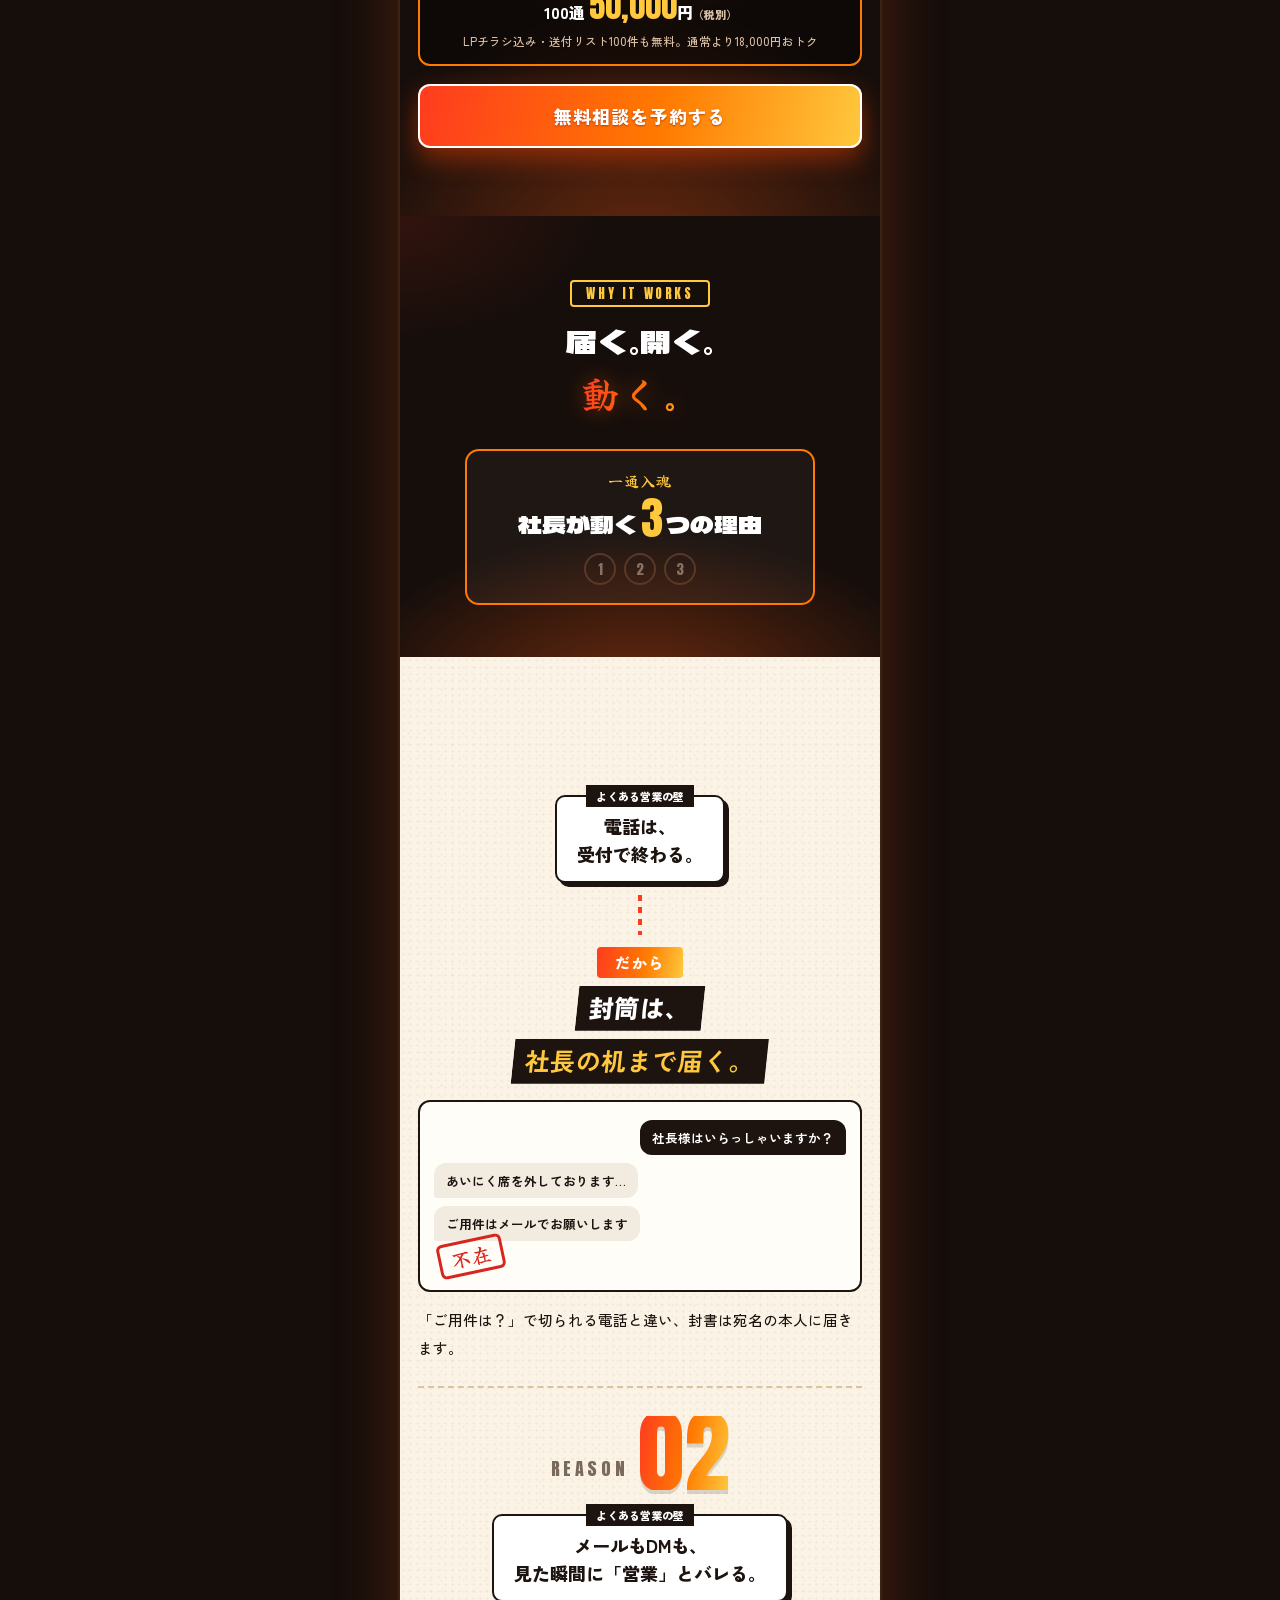
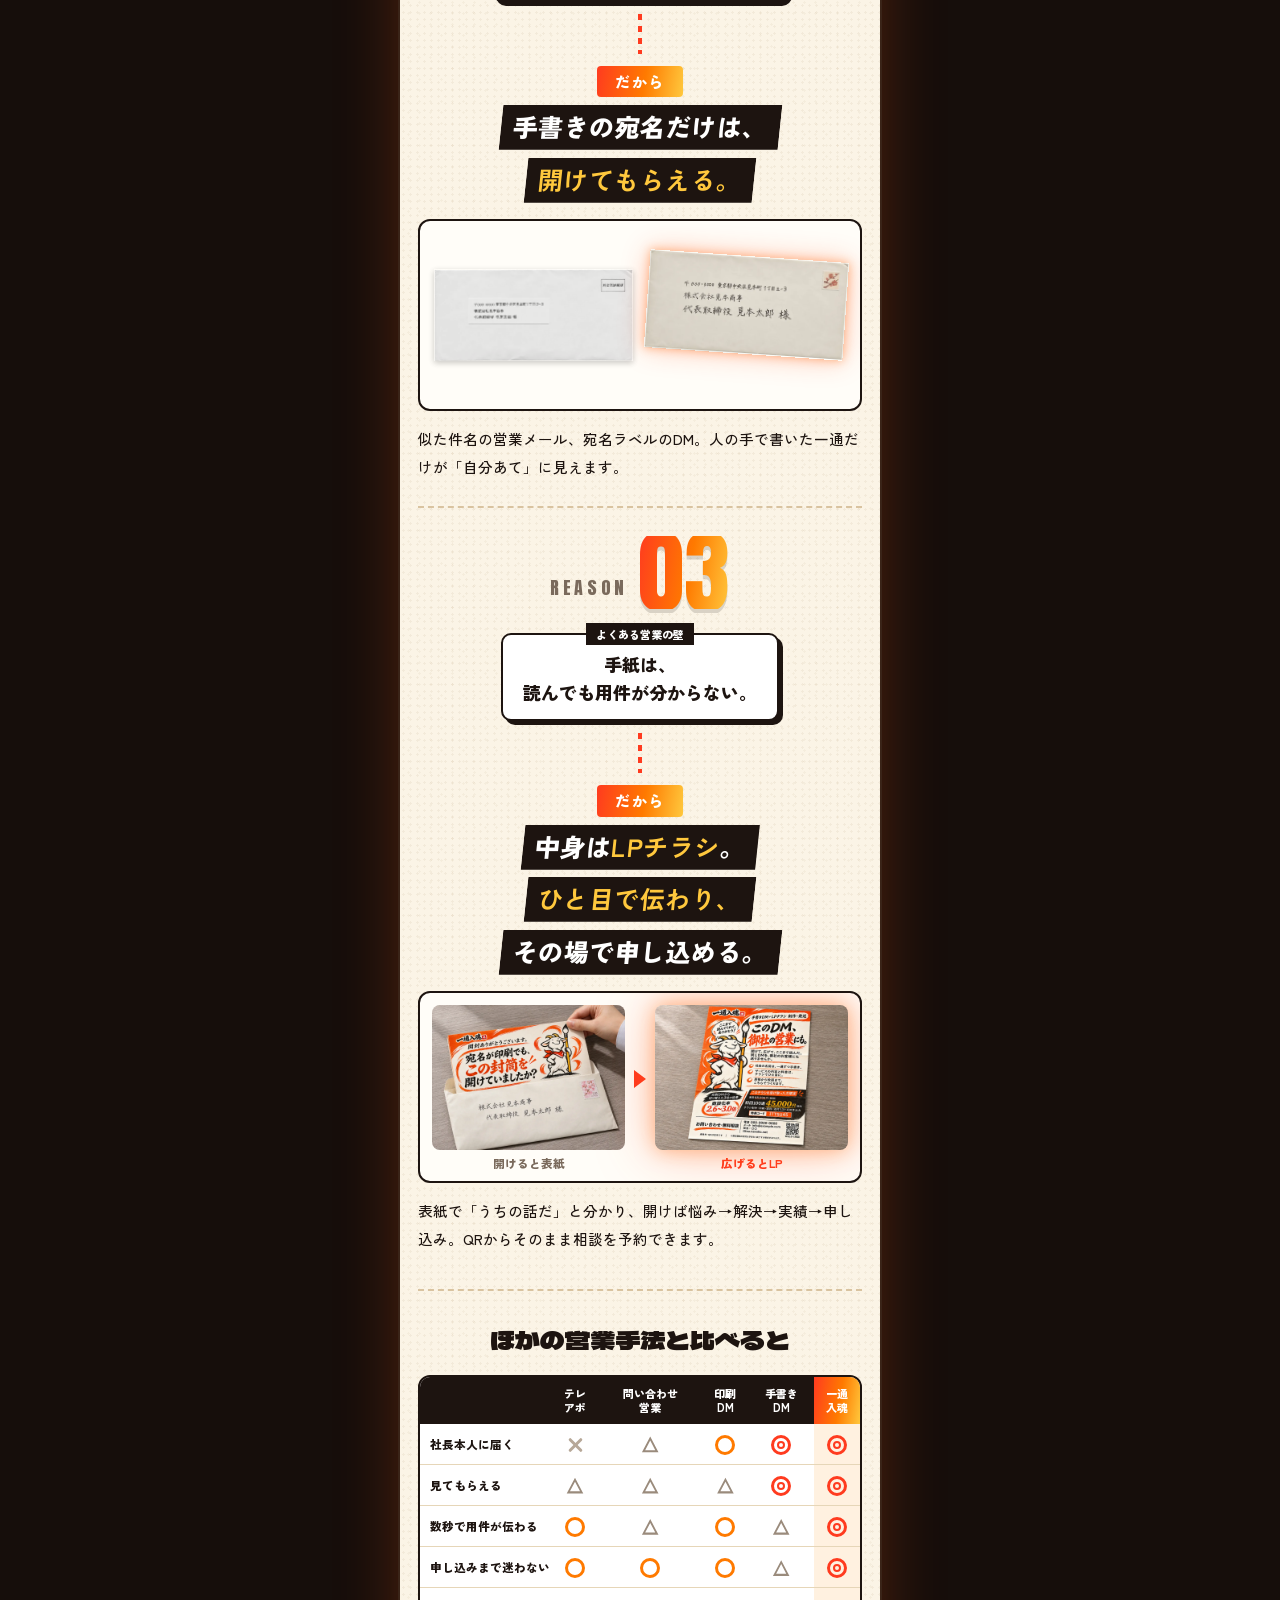
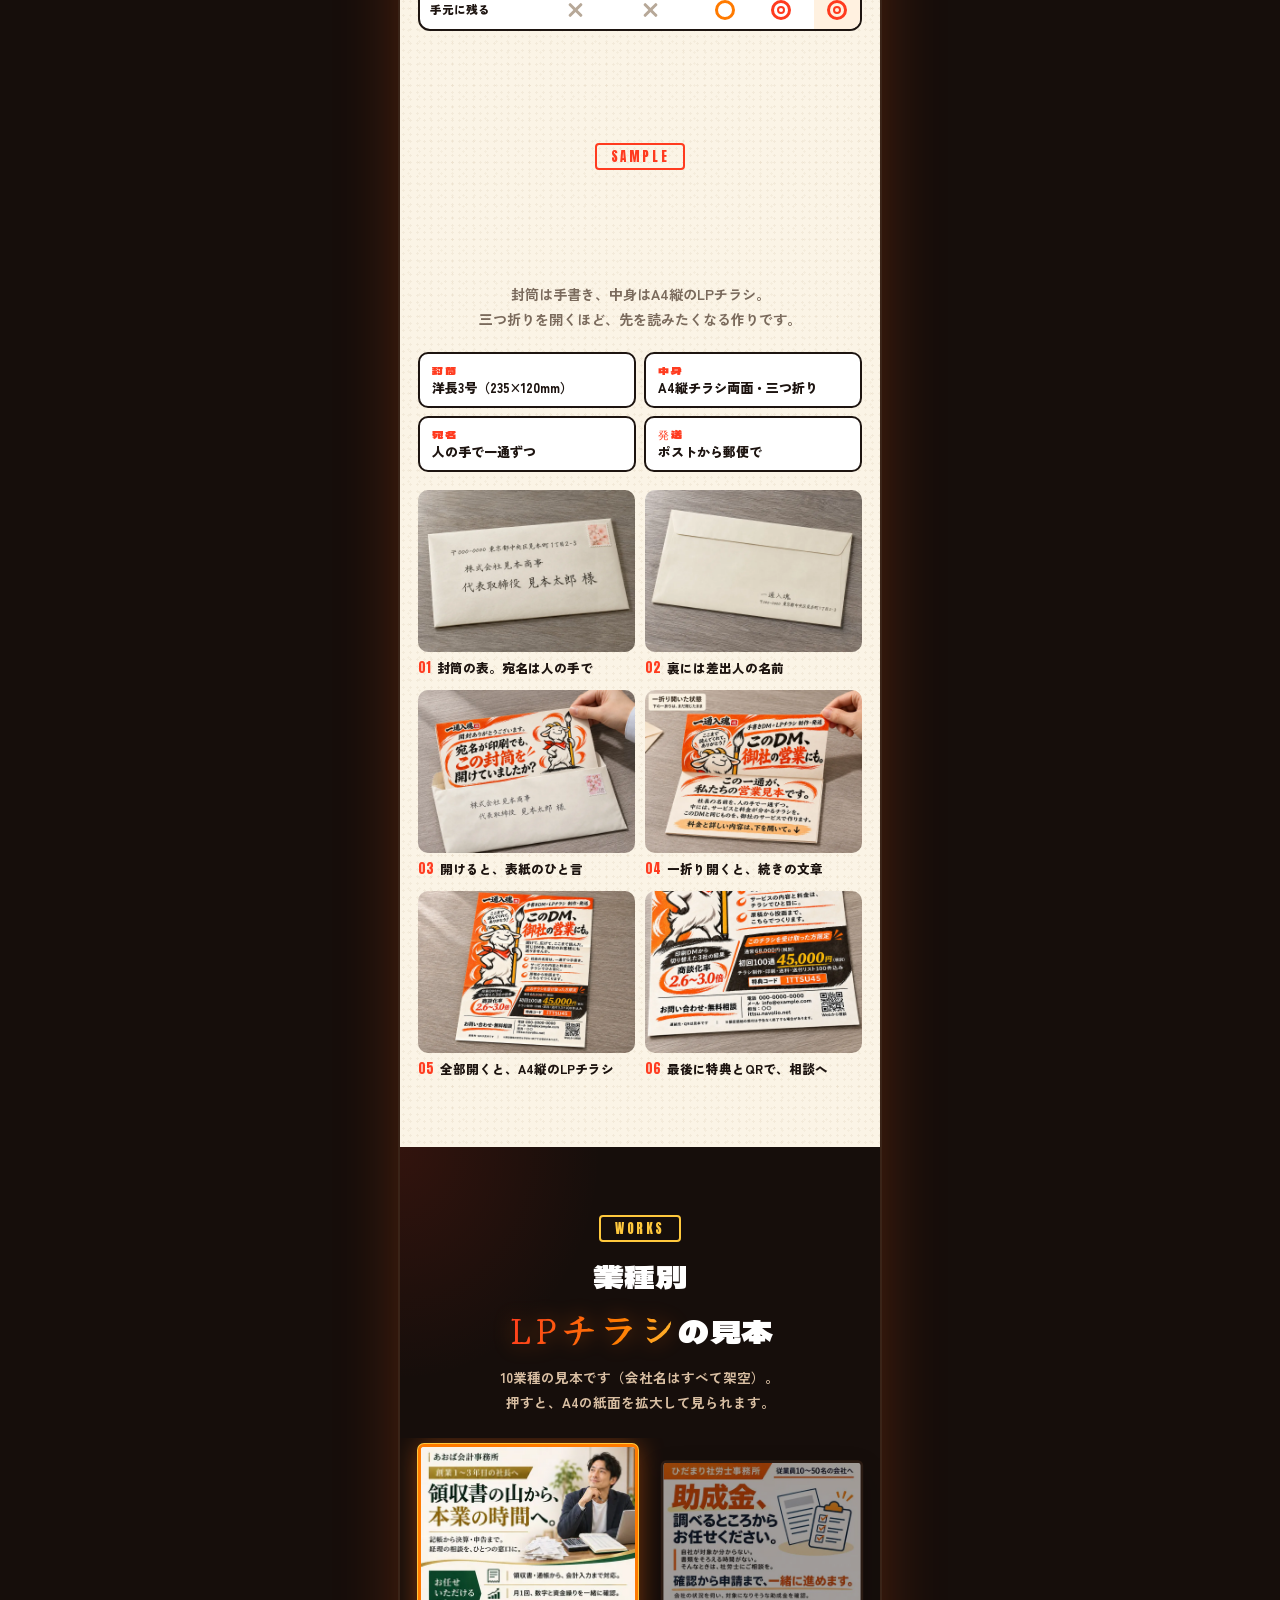
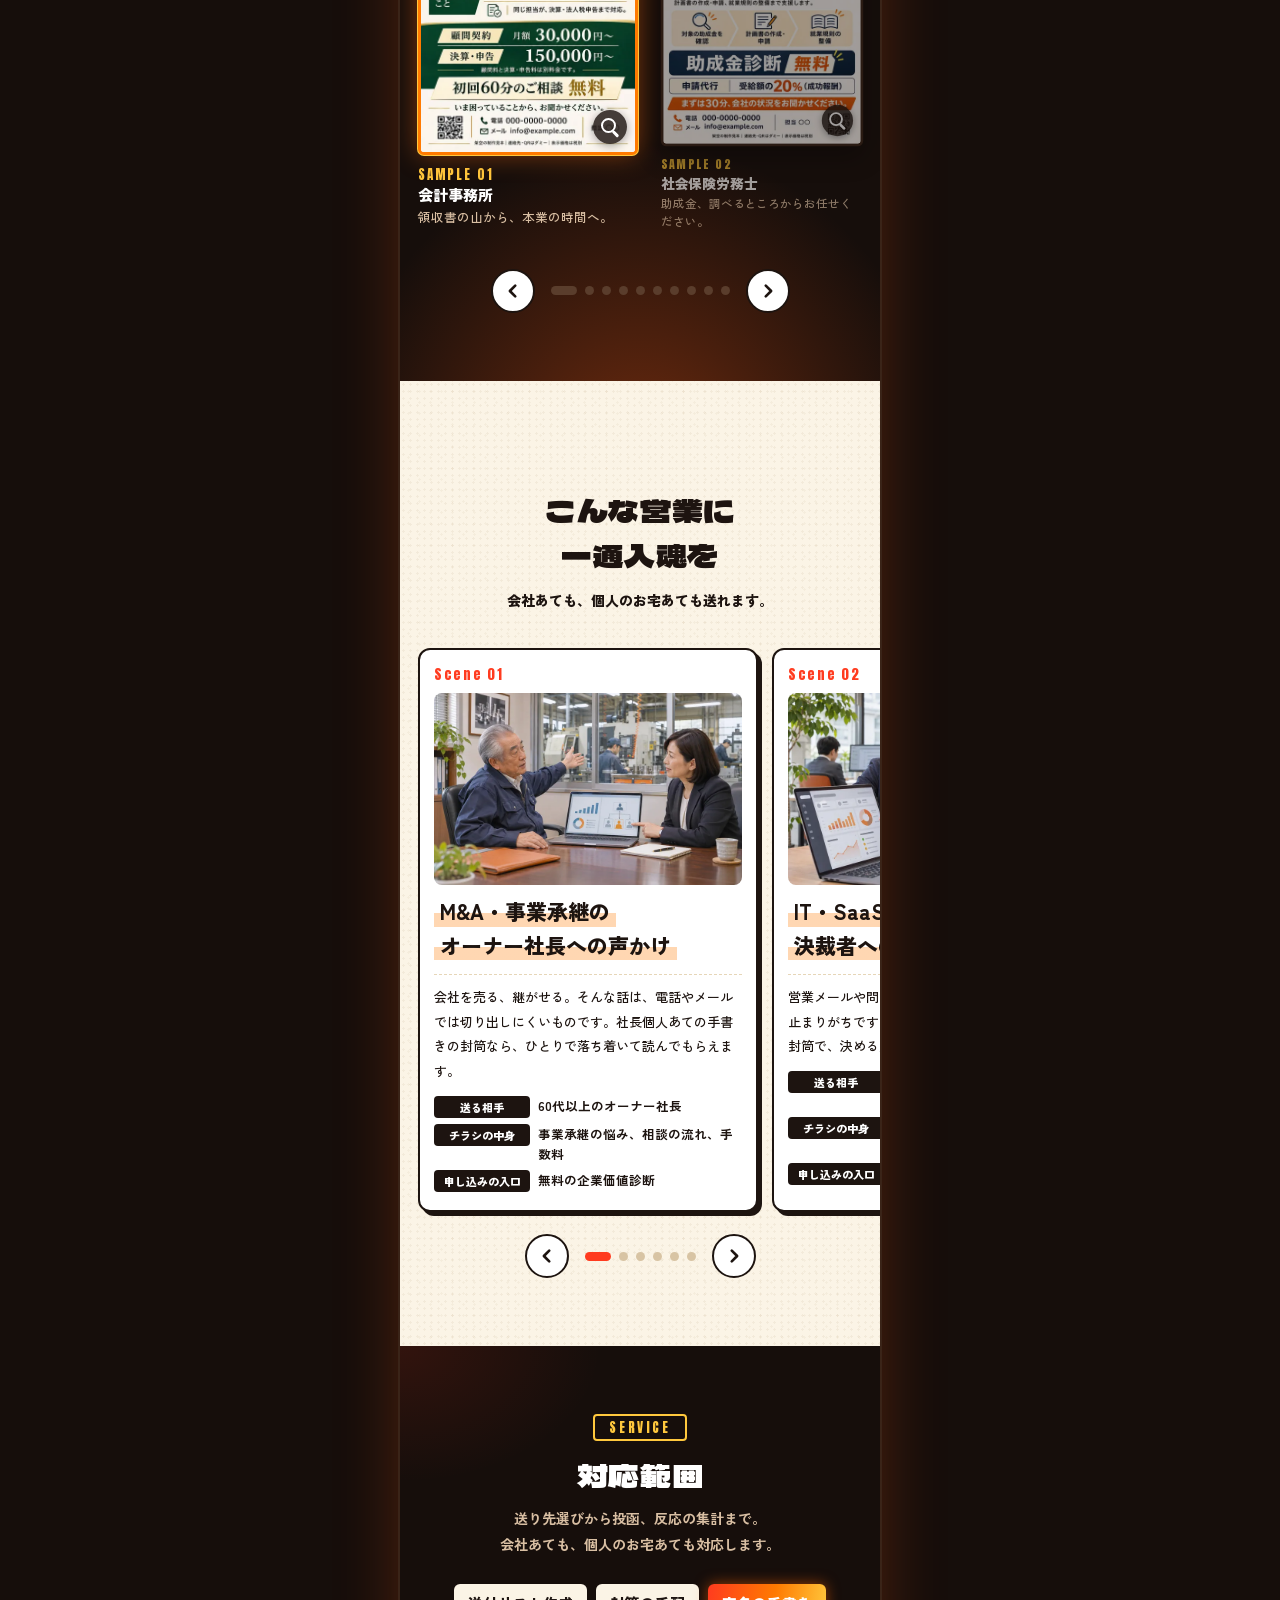
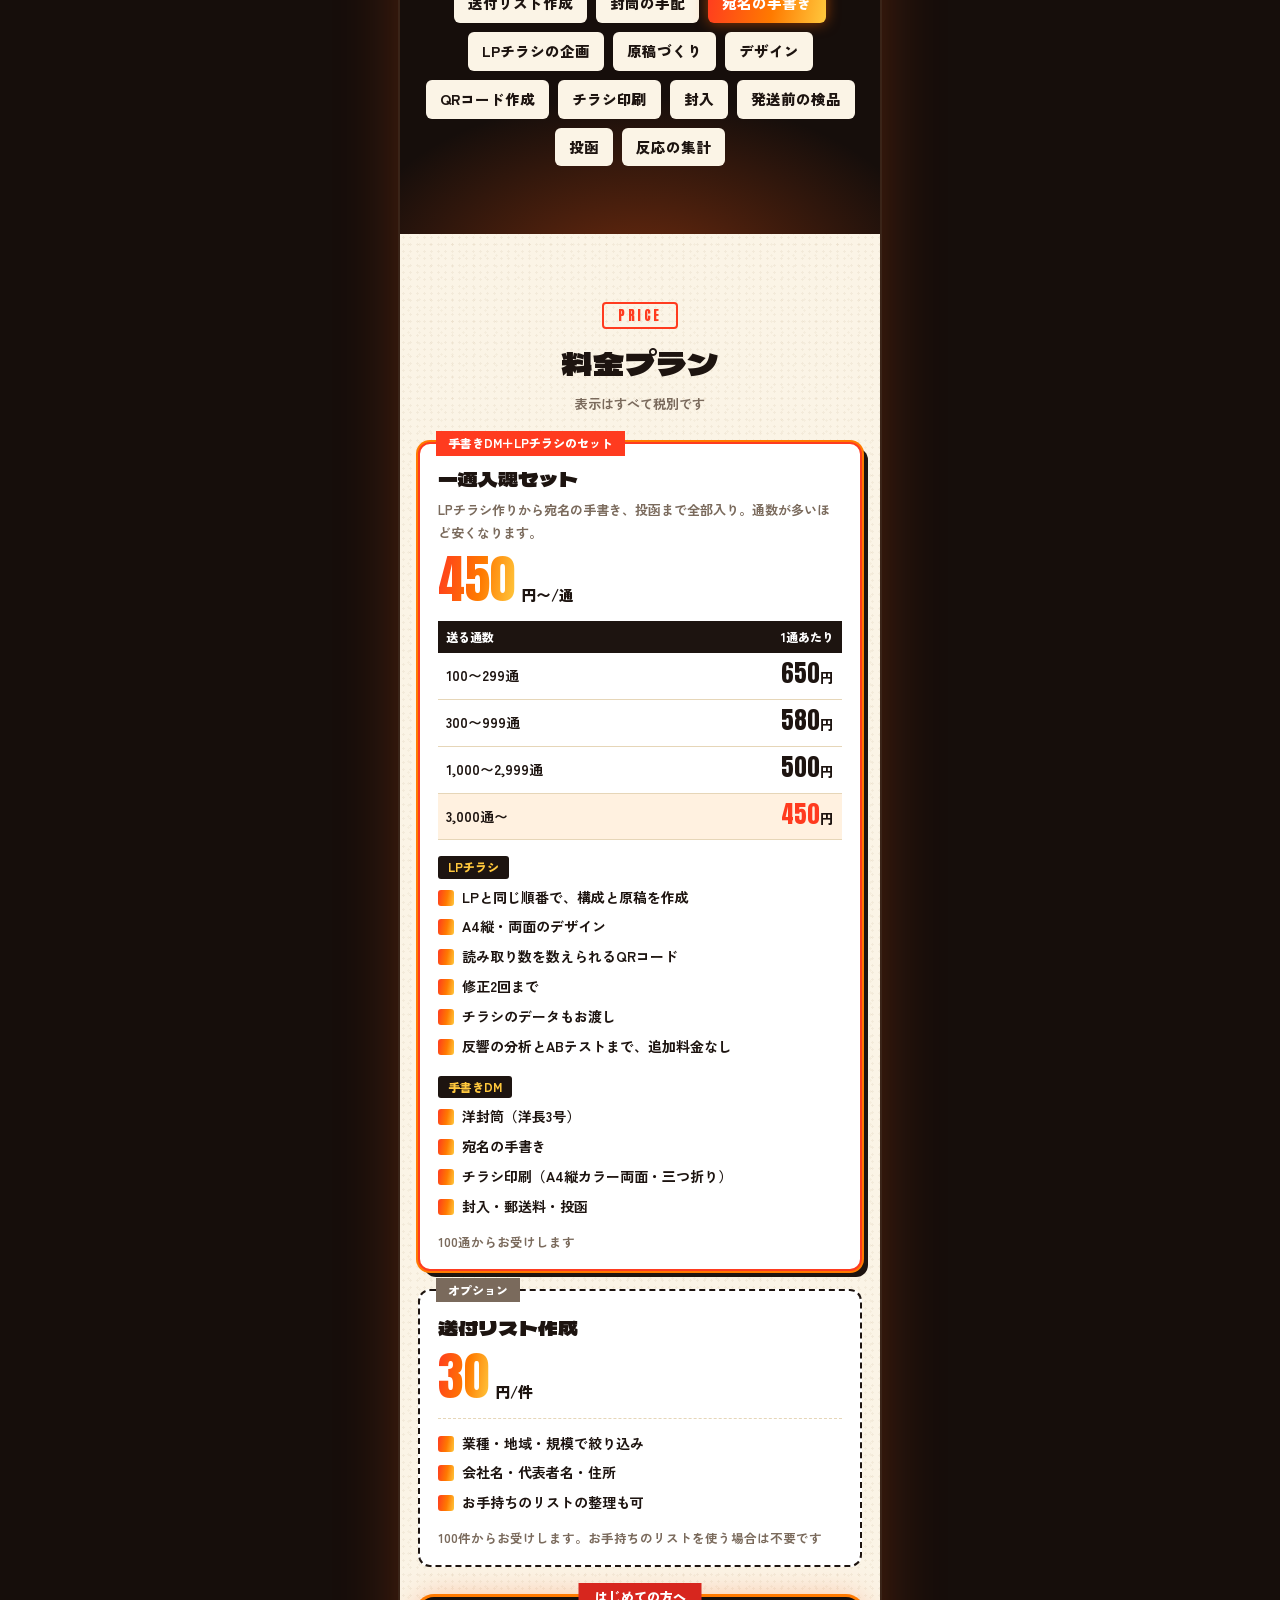
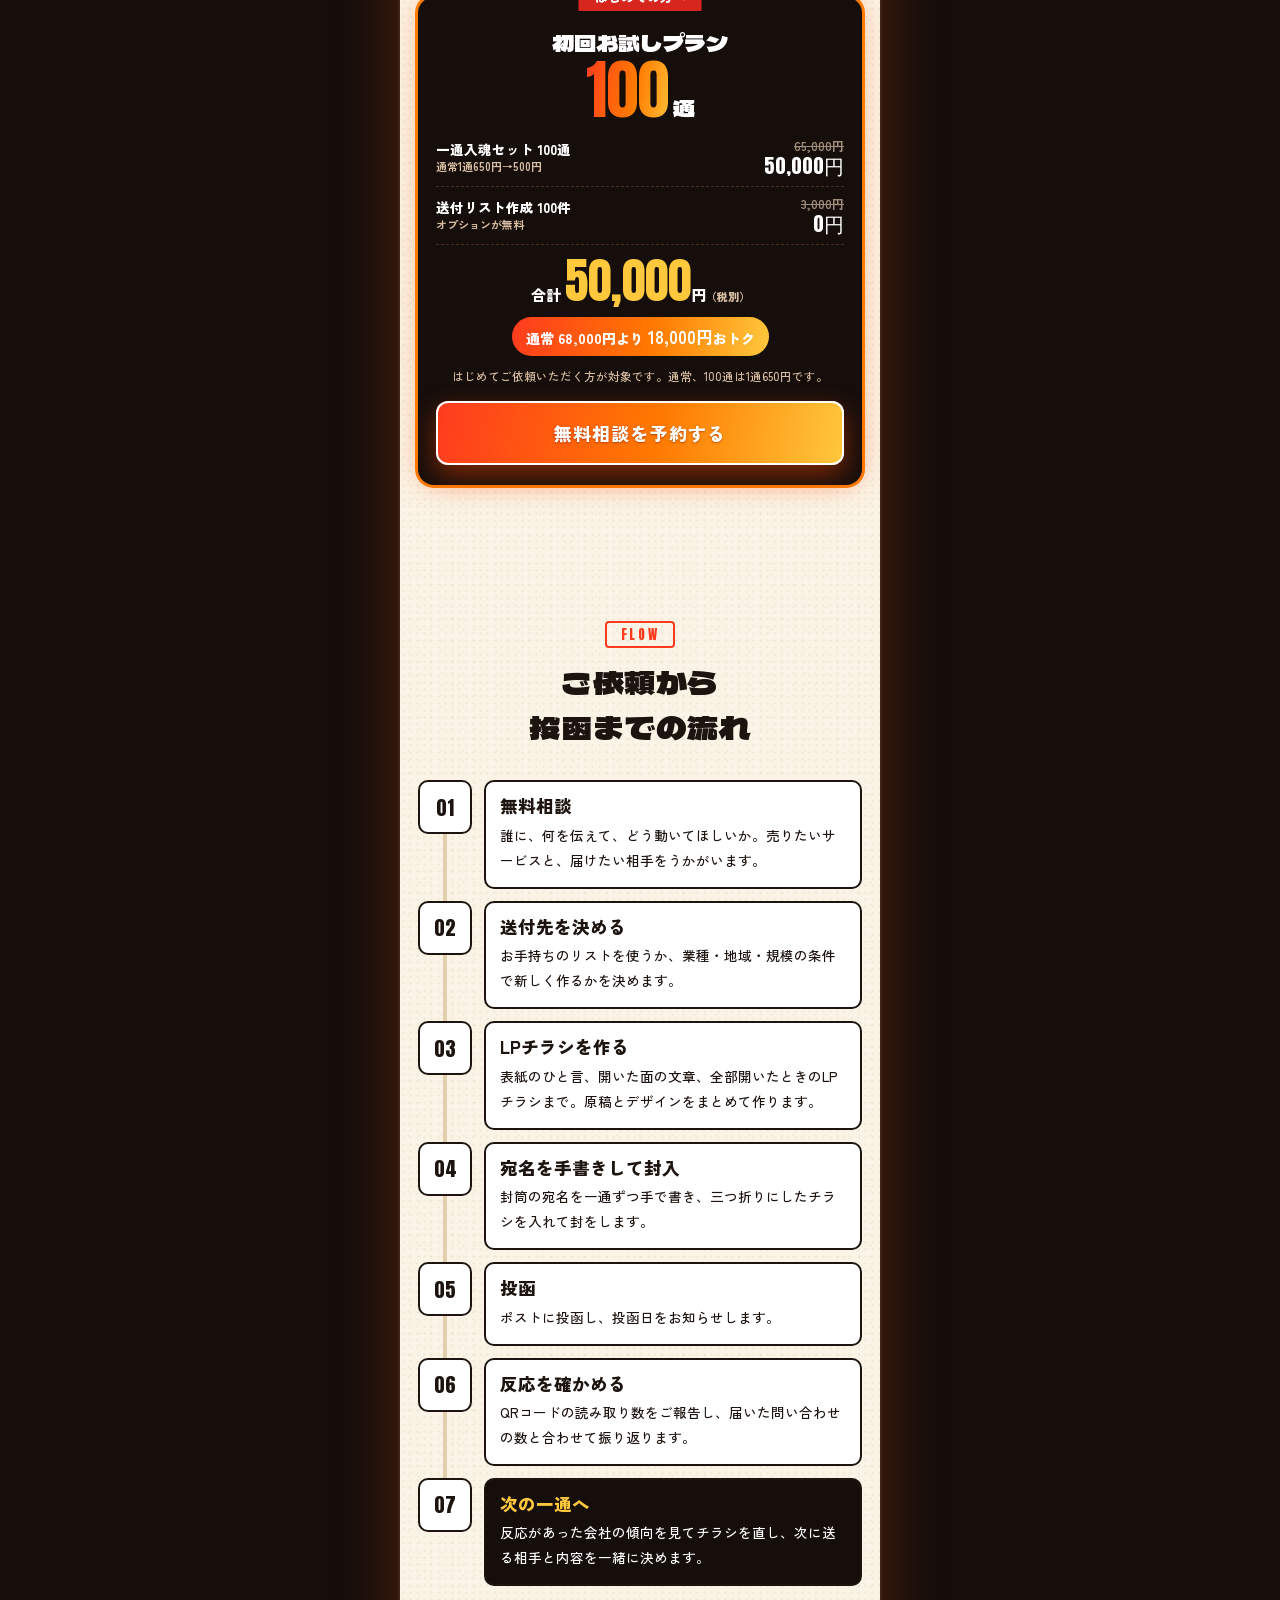
==== commit aaf29729: "表示の軽量化と検索向けの内部施策 - 本文フォントをサイトで使う文字だけの配信に（約110ファイル・約1MB → 6ファイル・約35万バイト）、読み込みも表示を止めない形に - 見出しフォントを見出し" ====
--- a/index.html
+++ b/index.html
@@ -13,6 +13,7 @@
 <meta property="og:image" content="https://ittsu.navolio.net/assets/img/ogp.jpg">
 <meta property="og:image:width" content="1200">
 <meta property="og:image:height" content="630">
+<meta property="og:image:alt" content="一通入魂｜宛名は手書き、中身はLPチラシ。手書きDM発送代行">
 <meta property="og:site_name" content="一通入魂">
 <meta property="og:locale" content="ja_JP">
 <meta name="twitter:card" content="summary_large_image">
@@ -24,12 +25,17 @@
 <link rel="preconnect" href="https://fonts.gstatic.com" crossorigin>
 <link rel="preconnect" href="https://script.google.com">
 <link rel="preconnect" href="https://script.googleusercontent.com">
-<link rel="preload" href="assets/fonts/dela.woff2" as="font" type="font/woff2" crossorigin>
+<link rel="preload" href="assets/fonts/dela.woff2?v=2" as="font" type="font/woff2" crossorigin>
 <link rel="preload" href="assets/fonts/yuji.woff2" as="font" type="font/woff2" crossorigin>
 <link rel="preload" href="assets/fonts/anton.woff2" as="font" type="font/woff2" crossorigin>
-<link rel="stylesheet" href="https://fonts.googleapis.com/css2?family=Zen+Kaku+Gothic+New:wght@500;700;900&display=swap">
+<!--bodyfont-->
+<link rel="preload" as="style" href="https://fonts.googleapis.com/css2?family=Zen+Kaku+Gothic+New:wght@500;700;900&display=swap&text=%0A%20%21%22%23%24%25%26%27%28%29%2A%2B%2C-.%2F0123456789%3A%3B%3C%3D%3E%3F%40ABCDEFGHIJKLMNOPQRSTUVWXYZ%5B%5C%5D%5E_%60abcdefghijklmnopqrstuvwxyz%7B%7C%7D~%C2%A9%C3%97%C3%B7%E2%80%A6%E2%80%B9%E2%80%BA%E2%80%BB%E2%86%90%E2%86%91%E2%86%92%E2%86%93%E2%96%B3%E2%96%B6%E2%96%BC%E2%97%8B%E2%97%8E%E2%97%8F%E3%80%80%E3%80%81%E3%80%82%E3%80%85%E3%80%8C%E3%80%8D%E3%80%8E%E3%80%8F%E3%80%90%E3%80%91%E3%80%92%E3%80%9C%E3%81%81%E3%81%82%E3%81%83%E3%81%84%E3%81%85%E3%81%86%E3%81%87%E3%81%88%E3%81%89%E3%81%8A%E3%81%8B%E3%81%8C%E3%81%8D%E3%81%8E%E3%81%8F%E3%81%90%E3%81%91%E3%81%92%E3%81%93%E3%81%94%E3%81%95%E3%81%96%E3%81%97%E3%81%98%E3%81%99%E3%81%9A%E3%81%9B%E3%81%9C%E3%81%9D%E3%81%9E%E3%81%9F%E3%81%A0%E3%81%A1%E3%81%A2%E3%81%A3%E3%81%A4%E3%81%A5%E3%81%A6%E3%81%A7%E3%81%A8%E3%81%A9%E3%81%AA%E3%81%AB%E3%81%AC%E3%81%AD%E3%81%AE%E3%81%AF%E3%81%B0%E3%81%B1%E3%81%B2%E3%81%B3%E3%81%B4%E3%81%B5%E3%81%B6%E3%81%B7%E3%81%B8%E3%81%B9%E3%81%BA%E3%81%BB%E3%81%BC%E3%81%BD%E3%81%BE%E3%81%BF%E3%82%80%E3%82%81%E3%82%82%E3%82%83%E3%82%84%E3%82%85%E3%82%86%E3%82%87%E3%82%88%E3%82%89%E3%82%8A%E3%82%8B%E3%82%8C%E3%82%8D%E3%82%8E%E3%82%8F%E3%82%90%E3%82%91%E3%82%92%E3%82%93%E3%82%94%E3%82%95%E3%82%96%E3%82%A1%E3%82%A2%E3%82%A3%E3%82%A4%E3%82%A5%E3%82%A6%E3%82%A7%E3%82%A8%E3%82%A9%E3%82%AA%E3%82%AB%E3%82%AC%E3%82%AD%E3%82%AE%E3%82%AF%E3%82%B0%E3%82%B1%E3%82%B2%E3%82%B3%E3%82%B4%E3%82%B5%E3%82%B6%E3%82%B7%E3%82%B8%E3%82%B9%E3%82%BA%E3%82%BB%E3%82%BC%E3%82%BD%E3%82%BE%E3%82%BF%E3%83%80%E3%83%81%E3%83%82%E3%83%83%E3%83%84%E3%83%85%E3%83%86%E3%83%87%E3%83%88%E3%83%89%E3%83%8A%E3%83%8B%E3%83%8C%E3%83%8D%E3%83%8E%E3%83%8F%E3%83%90%E3%83%91%E3%83%92%E3%83%93%E3%83%94%E3%83%95%E3%83%96%E3%83%97%E3%83%98%E3%83%99%E3%83%9A%E3%83%9B%E3%83%9C%E3%83%9D%E3%83%9E%E3%83%9F%E3%83%A0%E3%83%A1%E3%83%A2%E3%83%A3%E3%83%A4%E3%83%A5%E3%83%A6%E3%83%A7%E3%83%A8%E3%83%A9%E3%83%AA%E3%83%AB%E3%83%AC%E3%83%AD%E3%83%AE%E3%83%AF%E3%83%B0%E3%83%B1%E3%83%B2%E3%83%B3%E3%83%B4%E3%83%B5%E3%83%B6%E3%83%B7%E3%83%B8%E3%83%B9%E3%83%BA%E3%83%BB%E3%83%BC%E3%8E%A1%E4%B8%80%E4%B8%87%E4%B8%88%E4%B8%89%E4%B8%8A%E4%B8%8B%E4%B8%8D%E4%B8%8E%E4%B8%A1%E4%B8%A6%E4%B8%AD%E4%B8%B8%E4%B8%BB%E4%BA%86%E4%BA%88%E4%BA%8B%E4%BA%92%E4%BA%A4%E4%BA%BA%E4%BB%8A%E4%BB%8B%E4%BB%95%E4%BB%96%E4%BB%98%E4%BB%A3%E4%BB%A4%E4%BB%A5%E4%BB%B2%E4%BB%B6%E4%BB%BB%E4%BC%81%E4%BC%91%E4%BC%9A%E4%BC%9D%E4%BC%BA%E4%BC%BC%E4%BD%8D%E4%BD%8F%E4%BD%91%E4%BD%93%E4%BD%95%E4%BD%99%E4%BD%9C%E4%BD%BF%E4%BE%8B%E4%BE%9B%E4%BE%9D%E4%BE%A1%E4%BE%BF%E4%BF%9D%E4%BF%A1%E4%BF%AE%E5%80%89%E5%80%8B%E5%80%8D%E5%80%99%E5%80%A4%E5%81%9C%E5%82%99%E5%82%AC%E5%82%B7%E5%82%BE%E5%83%8D%E5%83%8F%E5%85%83%E5%85%88%E5%85%89%E5%85%A5%E5%85%A8%E5%85%AC%E5%85%B1%E5%85%B7%E5%85%B8%E5%86%85%E5%86%86%E5%86%8D%E5%86%99%E5%87%BA%E5%87%BD%E5%88%86%E5%88%87%E5%88%9D%E5%88%A4%E5%88%A5%E5%88%A9%E5%88%B6%E5%88%B7%E5%88%BB%E5%89%87%E5%89%8A%E5%89%8D%E5%89%B2%E5%89%B5%E5%8A%9B%E5%8A%9F%E5%8A%A0%E5%8A%A9%E5%8A%B4%E5%8A%B9%E5%8B%95%E5%8B%98%E5%8B%99%E5%8B%9F%E5%8B%A4%E5%8C%96%E5%8C%BB%E5%8D%8A%E5%8D%98%E5%8D%B0%E5%8D%B4%E5%8D%B8%E5%8E%9F%E5%8E%A8%E5%8F%82%E5%8F%8D%E5%8F%8E%E5%8F%96%E5%8F%97%E5%8F%A3%E5%8F%A4%E5%8F%AF%E5%8F%B3%E5%8F%B7%E5%8F%B8%E5%90%88%E5%90%8C%E5%90%8D%E5%90%91%E5%90%AB%E5%90%B9%E5%91%8A%E5%91%B3%E5%91%BC%E5%92%8C%E5%93%81%E5%93%A1%E5%95%86%E5%95%8F%E5%96%84%E5%96%B6%E5%99%A8%E5%9B%9B%E5%9B%9E%E5%9B%B0%E5%9B%B2%E5%9B%B3%E5%9B%BA%E5%9C%8F%E5%9C%9F%E5%9C%A8%E5%9C%AD%E5%9C%B0%E5%9D%AA%E5%9E%8B%E5%9F%8E%E5%9F%9F%E5%9F%BA%E5%A0%B1%E5%A0%B4%E5%A1%97%E5%A2%97" onload="this.onload=null;this.rel='stylesheet'">
+<link rel="preload" as="style" href="https://fonts.googleapis.com/css2?family=Zen+Kaku+Gothic+New:wght@500;700;900&display=swap&text=%E5%A3%81%E5%A3%AB%E5%A3%B0%E5%A3%B2%E5%A4%89%E5%A4%96%E5%A4%9A%E5%A4%9C%E5%A4%A7%E5%A4%AB%E5%A4%AE%E5%A4%B1%E5%A5%91%E5%A7%8B%E5%A7%94%E5%AD%90%E5%AD%97%E5%AD%98%E5%AE%85%E5%AE%88%E5%AE%89%E5%AE%8C%E5%AE%9A%E5%AE%9B%E5%AE%9F%E5%AE%A2%E5%AE%A4%E5%AE%B6%E5%AE%B9%E5%AF%BE%E5%B0%81%E5%B0%8E%E5%B0%8F%E5%B0%91%E5%B0%B1%E5%B1%8A%E5%B1%8B%E5%B1%B1%E5%B4%A9%E5%B7%A1%E5%B7%A5%E5%B7%A6%E5%B7%AE%E5%B8%82%E5%B8%AB%E5%B8%AD%E5%B8%AF%E5%B8%B0%E5%B8%B3%E5%B8%B8%E5%B9%B4%E5%BA%83%E5%BA%8A%E5%BA%97%E5%BA%A6%E5%BA%AB%E5%BB%B6%E5%BB%BA%E5%BC%95%E5%BC%B7%E5%BD%93%E5%BD%A2%E5%BD%B9%E5%BE%85%E5%BE%8C%E5%BE%93%E5%BE%97%E5%BF%85%E5%BF%9C%E6%80%A0%E6%80%A5%E6%80%A7%E6%82%A9%E6%83%85%E6%84%8F%E6%84%9F%E6%85%8C%E6%88%90%E6%88%92%E6%88%A6%E6%88%B8%E6%88%BB%E6%88%BF%E6%89%80%E6%89%8B%E6%89%93%E6%89%95%E6%89%B1%E6%89%BF%E6%8A%80%E6%8A%95%E6%8A%98%E6%8A%BC%E6%8B%85%E6%8B%93%E6%8B%9B%E6%8B%A1%E6%8C%81%E6%8C%87%E6%8C%AF%E6%8D%A8%E6%8E%83%E6%8E%A1%E6%8E%A2%E6%8E%A5%E6%8E%A8%E6%8F%8F%E6%8F%90%E6%8F%A1%E6%8F%BA%E6%90%BA%E6%94%AF%E6%94%B9%E6%95%B0%E6%95%B4%E6%96%87%E6%96%99%E6%96%AD%E6%96%B0%E6%96%B9%E6%96%BD%E6%97%8F%E6%97%A5%E6%98%8E%E6%99%82%E6%99%AF%E6%9B%B4%E6%9B%B8%E6%9B%BF%E6%9C%80%E6%9C%88%E6%9C%89%E6%9C%9B%E6%9C%9D%E6%9C%9F%E6%9C%A8%E6%9C%AB%E6%9C%AC%E6%9C%AD%E6%9C%BA%E6%9D%90%E6%9D%9F%E6%9D%A1%E6%9D%A5%E6%9E%90%E6%9E%9A%E6%9E%9C%E6%9E%A0%E6%9E%B6%E6%9F%94%E6%9F%BB%E6%A0%B9%E6%A0%BC%E6%A1%88%E6%A3%AE%E6%A4%9C%E6%A5%AD%E6%A5%BD%E6%A7%8B%E6%A7%98%E6%A8%99%E6%A8%A1%E6%A8%AA%E6%A9%9F%E6%AC%84%E6%AC%A1%E6%AD%A2%E6%AD%A3%E6%AD%AF%E6%AE%8B%E6%AE%B5%E6%AF%8E%E6%AF%94%E6%B0%8F%E6%B0%97%E6%B0%B4%E6%B1%82%E6%B1%BA%E6%B3%81%E6%B3%95%E6%B3%A2%E6%B3%A8%E6%B4%8B%E6%B4%BB%E6%B5%81%E6%B5%AE%E6%B6%88%E6%B8%85%E6%B8%88%E6%B8%9B%E6%B8%A1%E6%B8%AC%E6%B9%AF%E6%BA%96%E6%BB%91%E6%BC%8F%E6%BF%83%E7%81%AB%E7%81%AF%E7%82%8E%E7%82%AD%E7%82%B9%E7%84%A1%E7%85%A7%E7%89%A9%E7%89%B9%E7%8A%B6%E7%8B%99%E7%8B%AD%E7%8D%B2%E7%8E%87%E7%8F%BE%E7%90%86%E7%94%9F%E7%94%A3%E7%94%A8%E7%94%B0%E7%94%B1%E7%94%B3%E7%94%BB%E7%95%99%E7%95%AA%E7%99%82%E7%99%BA%E7%99%BB%E7%99%BD%E7%9A%84%E7%9B%8A%E7%9B%A3%E7%9B%AE%E7%9B%B4%E7%9B%B8%E7%9C%8C%E7%9C%9F%E7%9C%A0%E7%9D%80%E7%9D%A3%E7%9E%AC%E7%9F%A2%E7%9F%A5%E7%A0%94%E7%A2%BA%E7%A3%A8%E7%A4%BA%E7%A4%BE%E7%A5%A8%E7%A7%91%E7%A7%92%E7%A7%BB%E7%A8%8B%E7%A8%8E%E7%A8%AE%E7%A8%BF%E7%A9%8D%E7%A9%BA%E7%AA%93%E7%AB%8B%E7%AB%A0%E7%AB%AF%E7%AC%91%E7%AC%AC%E7%AD%86%E7%AD%89%E7%AD%92%E7%AD%94%E7%AD%96%E7%AE%8B%E7%AE%97%E7%AE%A1%E7%AE%B1%E7%AF%80%E7%AF%84%E7%AF%89%E7%B2%89%E7%B4%84%E7%B4%99%E7%B4%9B%E7%B4%A0%E7%B4%A2%E7%B4%B0%E7%B4%B9%E7%B5%82%E7%B5%84%E7%B5%8C%E7%B5%90%E7%B5%9E%E7%B5%A1%E7%B5%A6%E7%B5%B6%E7%B6%99%E7%B6%9A%E7%B7%8F%E7%B7%92%E7%B7%A0%E7%B7%B4%E7%B8%81%E7%B8%A6%E7%B8%BE%E7%B9%B0%E7%BD%AE%E7%BF%8C%E7%BF%92%E8%80%83%E8%80%85%E8%80%97%E8%81%9E%E8%81%B7%E8%82%89%E8%82%B2%E8%83%8C%E8%83%BD%E8%87%AA%E8%88%97%E8%89%B2%E8%8B%A6%E8%8C%A8%E8%8F%9C%E8%90%BD%E8%91%89%E8%96%A6%E8%97%A4%E8%A1%8C%E8%A1%93%E8%A1%A8%E8%A3%81%E8%A3%85%E8%A3%8F%E8%A3%9C%E8%A3%BD%E8%A4%87%E8%A6%81%E8%A6%8B%E8%A6%8F%E8%A6%A7%E8%A7%92%E8%A7%A3%E8%A8%80%E8%A8%82%E8%A8%88%E8%A8%97%E8%A8%98%E8%A8%AA%E8%A8%AD%E8%A8%BA%E8%A8%BC%E8%A9%95%E8%A9%A6%E8%A9%B1%E8%AA%8D%E8%AA%9E%E8%AA%AC%E8%AA%AD%E8%AA%B0%E8%AA%B2%E8%AA%BF%E8%AB%87%E8%AB%8B%E8%AB%96%E8%AC%9B%E8%AD%98%E8%AD%A6%E8%AD%B0%E8%B0%B7%E8%B1%A1%E8%B2%A0%E8%B2%A9%E8%B2%AC%E8%B2%B7%E8%B2%BB%E8%B3%87%E8%B3%AA%E8%B5%A4%E8%B6%85%E8%B6%B3%E8%B7%AF%E8%B7%B3%E8%BA%AB%E8%BC%83%E8%BC%89%E8%BE%9E%E8%BE%BC%E8%BF%91%E8%BF%94%E8%BF%B7%E8%BF%BD%E9%80%80%E9%80%81%E9%80%94%E9%80%9A%E9%80%9F%E9%80%A0%E9%80%A3%E9%80%B1%E9%80%B2%E9%81%85%E9%81%8B%E9%81%8E%E9%81%94%E9%81%95%E9%81%A9%E9%81%B8%E9%82%AA%E9%83%A8%E9%83%B5%E9%85%8D%E9%85%AC%E9%87%8D%E9%87%8E%E9%87%8F%E9%87%91%E9%8A%80%E9%8C%B2%E9%95%B7%E9%96%89%E9%96%8B%E9%96%93%E9%96%A2%E9%96%B2%E9%98%B2%E9%99%90%E9%99%A2%E9%99%A4%E9%99%BA%E9%9A%9B%E9%9A%A0%E9%9B%86%E9%9B%87%E9%9B%91%E9%9B%BB%E9%9D%A2%E9%9F%BF%E9%A0%85%E9%A0%86%E9%A0%88%E9%A0%90%E9%A0%98%E9%A0%BC%E9%A1%8C%E9%A1%8D%E9%A1%94%E9%A1%98%E9%A1%9E%E9%A1%A7%E9%A2%A8%E9%A3%9F%E9%A3%B2%E9%A8%93%E9%AB%98%E9%AD%82%E9%AD%94%E9%AD%9A%E9%AE%AE%E9%BB%92%EF%BC%81%EF%BC%85%EF%BC%88%EF%BC%89%EF%BC%8B%EF%BC%8D%EF%BC%8F%EF%BC%9A%EF%BC%9D%EF%BC%9F%EF%BD%9C%EF%BF%A5" onload="this.onload=null;this.rel='stylesheet'">
+<noscript><link rel="stylesheet" href="https://fonts.googleapis.com/css2?family=Zen+Kaku+Gothic+New:wght@500;700;900&display=swap&text=%0A%20%21%22%23%24%25%26%27%28%29%2A%2B%2C-.%2F0123456789%3A%3B%3C%3D%3E%3F%40ABCDEFGHIJKLMNOPQRSTUVWXYZ%5B%5C%5D%5E_%60abcdefghijklmnopqrstuvwxyz%7B%7C%7D~%C2%A9%C3%97%C3%B7%E2%80%A6%E2%80%B9%E2%80%BA%E2%80%BB%E2%86%90%E2%86%91%E2%86%92%E2%86%93%E2%96%B3%E2%96%B6%E2%96%BC%E2%97%8B%E2%97%8E%E2%97%8F%E3%80%80%E3%80%81%E3%80%82%E3%80%85%E3%80%8C%E3%80%8D%E3%80%8E%E3%80%8F%E3%80%90%E3%80%91%E3%80%92%E3%80%9C%E3%81%81%E3%81%82%E3%81%83%E3%81%84%E3%81%85%E3%81%86%E3%81%87%E3%81%88%E3%81%89%E3%81%8A%E3%81%8B%E3%81%8C%E3%81%8D%E3%81%8E%E3%81%8F%E3%81%90%E3%81%91%E3%81%92%E3%81%93%E3%81%94%E3%81%95%E3%81%96%E3%81%97%E3%81%98%E3%81%99%E3%81%9A%E3%81%9B%E3%81%9C%E3%81%9D%E3%81%9E%E3%81%9F%E3%81%A0%E3%81%A1%E3%81%A2%E3%81%A3%E3%81%A4%E3%81%A5%E3%81%A6%E3%81%A7%E3%81%A8%E3%81%A9%E3%81%AA%E3%81%AB%E3%81%AC%E3%81%AD%E3%81%AE%E3%81%AF%E3%81%B0%E3%81%B1%E3%81%B2%E3%81%B3%E3%81%B4%E3%81%B5%E3%81%B6%E3%81%B7%E3%81%B8%E3%81%B9%E3%81%BA%E3%81%BB%E3%81%BC%E3%81%BD%E3%81%BE%E3%81%BF%E3%82%80%E3%82%81%E3%82%82%E3%82%83%E3%82%84%E3%82%85%E3%82%86%E3%82%87%E3%82%88%E3%82%89%E3%82%8A%E3%82%8B%E3%82%8C%E3%82%8D%E3%82%8E%E3%82%8F%E3%82%90%E3%82%91%E3%82%92%E3%82%93%E3%82%94%E3%82%95%E3%82%96%E3%82%A1%E3%82%A2%E3%82%A3%E3%82%A4%E3%82%A5%E3%82%A6%E3%82%A7%E3%82%A8%E3%82%A9%E3%82%AA%E3%82%AB%E3%82%AC%E3%82%AD%E3%82%AE%E3%82%AF%E3%82%B0%E3%82%B1%E3%82%B2%E3%82%B3%E3%82%B4%E3%82%B5%E3%82%B6%E3%82%B7%E3%82%B8%E3%82%B9%E3%82%BA%E3%82%BB%E3%82%BC%E3%82%BD%E3%82%BE%E3%82%BF%E3%83%80%E3%83%81%E3%83%82%E3%83%83%E3%83%84%E3%83%85%E3%83%86%E3%83%87%E3%83%88%E3%83%89%E3%83%8A%E3%83%8B%E3%83%8C%E3%83%8D%E3%83%8E%E3%83%8F%E3%83%90%E3%83%91%E3%83%92%E3%83%93%E3%83%94%E3%83%95%E3%83%96%E3%83%97%E3%83%98%E3%83%99%E3%83%9A%E3%83%9B%E3%83%9C%E3%83%9D%E3%83%9E%E3%83%9F%E3%83%A0%E3%83%A1%E3%83%A2%E3%83%A3%E3%83%A4%E3%83%A5%E3%83%A6%E3%83%A7%E3%83%A8%E3%83%A9%E3%83%AA%E3%83%AB%E3%83%AC%E3%83%AD%E3%83%AE%E3%83%AF%E3%83%B0%E3%83%B1%E3%83%B2%E3%83%B3%E3%83%B4%E3%83%B5%E3%83%B6%E3%83%B7%E3%83%B8%E3%83%B9%E3%83%BA%E3%83%BB%E3%83%BC%E3%8E%A1%E4%B8%80%E4%B8%87%E4%B8%88%E4%B8%89%E4%B8%8A%E4%B8%8B%E4%B8%8D%E4%B8%8E%E4%B8%A1%E4%B8%A6%E4%B8%AD%E4%B8%B8%E4%B8%BB%E4%BA%86%E4%BA%88%E4%BA%8B%E4%BA%92%E4%BA%A4%E4%BA%BA%E4%BB%8A%E4%BB%8B%E4%BB%95%E4%BB%96%E4%BB%98%E4%BB%A3%E4%BB%A4%E4%BB%A5%E4%BB%B2%E4%BB%B6%E4%BB%BB%E4%BC%81%E4%BC%91%E4%BC%9A%E4%BC%9D%E4%BC%BA%E4%BC%BC%E4%BD%8D%E4%BD%8F%E4%BD%91%E4%BD%93%E4%BD%95%E4%BD%99%E4%BD%9C%E4%BD%BF%E4%BE%8B%E4%BE%9B%E4%BE%9D%E4%BE%A1%E4%BE%BF%E4%BF%9D%E4%BF%A1%E4%BF%AE%E5%80%89%E5%80%8B%E5%80%8D%E5%80%99%E5%80%A4%E5%81%9C%E5%82%99%E5%82%AC%E5%82%B7%E5%82%BE%E5%83%8D%E5%83%8F%E5%85%83%E5%85%88%E5%85%89%E5%85%A5%E5%85%A8%E5%85%AC%E5%85%B1%E5%85%B7%E5%85%B8%E5%86%85%E5%86%86%E5%86%8D%E5%86%99%E5%87%BA%E5%87%BD%E5%88%86%E5%88%87%E5%88%9D%E5%88%A4%E5%88%A5%E5%88%A9%E5%88%B6%E5%88%B7%E5%88%BB%E5%89%87%E5%89%8A%E5%89%8D%E5%89%B2%E5%89%B5%E5%8A%9B%E5%8A%9F%E5%8A%A0%E5%8A%A9%E5%8A%B4%E5%8A%B9%E5%8B%95%E5%8B%98%E5%8B%99%E5%8B%9F%E5%8B%A4%E5%8C%96%E5%8C%BB%E5%8D%8A%E5%8D%98%E5%8D%B0%E5%8D%B4%E5%8D%B8%E5%8E%9F%E5%8E%A8%E5%8F%82%E5%8F%8D%E5%8F%8E%E5%8F%96%E5%8F%97%E5%8F%A3%E5%8F%A4%E5%8F%AF%E5%8F%B3%E5%8F%B7%E5%8F%B8%E5%90%88%E5%90%8C%E5%90%8D%E5%90%91%E5%90%AB%E5%90%B9%E5%91%8A%E5%91%B3%E5%91%BC%E5%92%8C%E5%93%81%E5%93%A1%E5%95%86%E5%95%8F%E5%96%84%E5%96%B6%E5%99%A8%E5%9B%9B%E5%9B%9E%E5%9B%B0%E5%9B%B2%E5%9B%B3%E5%9B%BA%E5%9C%8F%E5%9C%9F%E5%9C%A8%E5%9C%AD%E5%9C%B0%E5%9D%AA%E5%9E%8B%E5%9F%8E%E5%9F%9F%E5%9F%BA%E5%A0%B1%E5%A0%B4%E5%A1%97%E5%A2%97"><link rel="stylesheet" href="https://fonts.googleapis.com/css2?family=Zen+Kaku+Gothic+New:wght@500;700;900&display=swap&text=%E5%A3%81%E5%A3%AB%E5%A3%B0%E5%A3%B2%E5%A4%89%E5%A4%96%E5%A4%9A%E5%A4%9C%E5%A4%A7%E5%A4%AB%E5%A4%AE%E5%A4%B1%E5%A5%91%E5%A7%8B%E5%A7%94%E5%AD%90%E5%AD%97%E5%AD%98%E5%AE%85%E5%AE%88%E5%AE%89%E5%AE%8C%E5%AE%9A%E5%AE%9B%E5%AE%9F%E5%AE%A2%E5%AE%A4%E5%AE%B6%E5%AE%B9%E5%AF%BE%E5%B0%81%E5%B0%8E%E5%B0%8F%E5%B0%91%E5%B0%B1%E5%B1%8A%E5%B1%8B%E5%B1%B1%E5%B4%A9%E5%B7%A1%E5%B7%A5%E5%B7%A6%E5%B7%AE%E5%B8%82%E5%B8%AB%E5%B8%AD%E5%B8%AF%E5%B8%B0%E5%B8%B3%E5%B8%B8%E5%B9%B4%E5%BA%83%E5%BA%8A%E5%BA%97%E5%BA%A6%E5%BA%AB%E5%BB%B6%E5%BB%BA%E5%BC%95%E5%BC%B7%E5%BD%93%E5%BD%A2%E5%BD%B9%E5%BE%85%E5%BE%8C%E5%BE%93%E5%BE%97%E5%BF%85%E5%BF%9C%E6%80%A0%E6%80%A5%E6%80%A7%E6%82%A9%E6%83%85%E6%84%8F%E6%84%9F%E6%85%8C%E6%88%90%E6%88%92%E6%88%A6%E6%88%B8%E6%88%BB%E6%88%BF%E6%89%80%E6%89%8B%E6%89%93%E6%89%95%E6%89%B1%E6%89%BF%E6%8A%80%E6%8A%95%E6%8A%98%E6%8A%BC%E6%8B%85%E6%8B%93%E6%8B%9B%E6%8B%A1%E6%8C%81%E6%8C%87%E6%8C%AF%E6%8D%A8%E6%8E%83%E6%8E%A1%E6%8E%A2%E6%8E%A5%E6%8E%A8%E6%8F%8F%E6%8F%90%E6%8F%A1%E6%8F%BA%E6%90%BA%E6%94%AF%E6%94%B9%E6%95%B0%E6%95%B4%E6%96%87%E6%96%99%E6%96%AD%E6%96%B0%E6%96%B9%E6%96%BD%E6%97%8F%E6%97%A5%E6%98%8E%E6%99%82%E6%99%AF%E6%9B%B4%E6%9B%B8%E6%9B%BF%E6%9C%80%E6%9C%88%E6%9C%89%E6%9C%9B%E6%9C%9D%E6%9C%9F%E6%9C%A8%E6%9C%AB%E6%9C%AC%E6%9C%AD%E6%9C%BA%E6%9D%90%E6%9D%9F%E6%9D%A1%E6%9D%A5%E6%9E%90%E6%9E%9A%E6%9E%9C%E6%9E%A0%E6%9E%B6%E6%9F%94%E6%9F%BB%E6%A0%B9%E6%A0%BC%E6%A1%88%E6%A3%AE%E6%A4%9C%E6%A5%AD%E6%A5%BD%E6%A7%8B%E6%A7%98%E6%A8%99%E6%A8%A1%E6%A8%AA%E6%A9%9F%E6%AC%84%E6%AC%A1%E6%AD%A2%E6%AD%A3%E6%AD%AF%E6%AE%8B%E6%AE%B5%E6%AF%8E%E6%AF%94%E6%B0%8F%E6%B0%97%E6%B0%B4%E6%B1%82%E6%B1%BA%E6%B3%81%E6%B3%95%E6%B3%A2%E6%B3%A8%E6%B4%8B%E6%B4%BB%E6%B5%81%E6%B5%AE%E6%B6%88%E6%B8%85%E6%B8%88%E6%B8%9B%E6%B8%A1%E6%B8%AC%E6%B9%AF%E6%BA%96%E6%BB%91%E6%BC%8F%E6%BF%83%E7%81%AB%E7%81%AF%E7%82%8E%E7%82%AD%E7%82%B9%E7%84%A1%E7%85%A7%E7%89%A9%E7%89%B9%E7%8A%B6%E7%8B%99%E7%8B%AD%E7%8D%B2%E7%8E%87%E7%8F%BE%E7%90%86%E7%94%9F%E7%94%A3%E7%94%A8%E7%94%B0%E7%94%B1%E7%94%B3%E7%94%BB%E7%95%99%E7%95%AA%E7%99%82%E7%99%BA%E7%99%BB%E7%99%BD%E7%9A%84%E7%9B%8A%E7%9B%A3%E7%9B%AE%E7%9B%B4%E7%9B%B8%E7%9C%8C%E7%9C%9F%E7%9C%A0%E7%9D%80%E7%9D%A3%E7%9E%AC%E7%9F%A2%E7%9F%A5%E7%A0%94%E7%A2%BA%E7%A3%A8%E7%A4%BA%E7%A4%BE%E7%A5%A8%E7%A7%91%E7%A7%92%E7%A7%BB%E7%A8%8B%E7%A8%8E%E7%A8%AE%E7%A8%BF%E7%A9%8D%E7%A9%BA%E7%AA%93%E7%AB%8B%E7%AB%A0%E7%AB%AF%E7%AC%91%E7%AC%AC%E7%AD%86%E7%AD%89%E7%AD%92%E7%AD%94%E7%AD%96%E7%AE%8B%E7%AE%97%E7%AE%A1%E7%AE%B1%E7%AF%80%E7%AF%84%E7%AF%89%E7%B2%89%E7%B4%84%E7%B4%99%E7%B4%9B%E7%B4%A0%E7%B4%A2%E7%B4%B0%E7%B4%B9%E7%B5%82%E7%B5%84%E7%B5%8C%E7%B5%90%E7%B5%9E%E7%B5%A1%E7%B5%A6%E7%B5%B6%E7%B6%99%E7%B6%9A%E7%B7%8F%E7%B7%92%E7%B7%A0%E7%B7%B4%E7%B8%81%E7%B8%A6%E7%B8%BE%E7%B9%B0%E7%BD%AE%E7%BF%8C%E7%BF%92%E8%80%83%E8%80%85%E8%80%97%E8%81%9E%E8%81%B7%E8%82%89%E8%82%B2%E8%83%8C%E8%83%BD%E8%87%AA%E8%88%97%E8%89%B2%E8%8B%A6%E8%8C%A8%E8%8F%9C%E8%90%BD%E8%91%89%E8%96%A6%E8%97%A4%E8%A1%8C%E8%A1%93%E8%A1%A8%E8%A3%81%E8%A3%85%E8%A3%8F%E8%A3%9C%E8%A3%BD%E8%A4%87%E8%A6%81%E8%A6%8B%E8%A6%8F%E8%A6%A7%E8%A7%92%E8%A7%A3%E8%A8%80%E8%A8%82%E8%A8%88%E8%A8%97%E8%A8%98%E8%A8%AA%E8%A8%AD%E8%A8%BA%E8%A8%BC%E8%A9%95%E8%A9%A6%E8%A9%B1%E8%AA%8D%E8%AA%9E%E8%AA%AC%E8%AA%AD%E8%AA%B0%E8%AA%B2%E8%AA%BF%E8%AB%87%E8%AB%8B%E8%AB%96%E8%AC%9B%E8%AD%98%E8%AD%A6%E8%AD%B0%E8%B0%B7%E8%B1%A1%E8%B2%A0%E8%B2%A9%E8%B2%AC%E8%B2%B7%E8%B2%BB%E8%B3%87%E8%B3%AA%E8%B5%A4%E8%B6%85%E8%B6%B3%E8%B7%AF%E8%B7%B3%E8%BA%AB%E8%BC%83%E8%BC%89%E8%BE%9E%E8%BE%BC%E8%BF%91%E8%BF%94%E8%BF%B7%E8%BF%BD%E9%80%80%E9%80%81%E9%80%94%E9%80%9A%E9%80%9F%E9%80%A0%E9%80%A3%E9%80%B1%E9%80%B2%E9%81%85%E9%81%8B%E9%81%8E%E9%81%94%E9%81%95%E9%81%A9%E9%81%B8%E9%82%AA%E9%83%A8%E9%83%B5%E9%85%8D%E9%85%AC%E9%87%8D%E9%87%8E%E9%87%8F%E9%87%91%E9%8A%80%E9%8C%B2%E9%95%B7%E9%96%89%E9%96%8B%E9%96%93%E9%96%A2%E9%96%B2%E9%98%B2%E9%99%90%E9%99%A2%E9%99%A4%E9%99%BA%E9%9A%9B%E9%9A%A0%E9%9B%86%E9%9B%87%E9%9B%91%E9%9B%BB%E9%9D%A2%E9%9F%BF%E9%A0%85%E9%A0%86%E9%A0%88%E9%A0%90%E9%A0%98%E9%A0%BC%E9%A1%8C%E9%A1%8D%E9%A1%94%E9%A1%98%E9%A1%9E%E9%A1%A7%E9%A2%A8%E9%A3%9F%E9%A3%B2%E9%A8%93%E9%AB%98%E9%AD%82%E9%AD%94%E9%AD%9A%E9%AE%AE%E9%BB%92%EF%BC%81%EF%BC%85%EF%BC%88%EF%BC%89%EF%BC%8B%EF%BC%8D%EF%BC%8F%EF%BC%9A%EF%BC%9D%EF%BC%9F%EF%BD%9C%EF%BF%A5"></noscript>
+<!--/bodyfont-->
+<script type="application/ld+json">{"@context":"https://schema.org","@graph":[{"@type":"Organization","@id":"https://ittsu.navolio.net/#org","name":"一通入魂","url":"https://ittsu.navolio.net/","logo":"https://ittsu.navolio.net/assets/img/apple-touch-icon.png","email":"support@local-support.jp"},{"@type":"WebSite","@id":"https://ittsu.navolio.net/#website","url":"https://ittsu.navolio.net/","name":"一通入魂","inLanguage":"ja","publisher":{"@id":"https://ittsu.navolio.net/#org"}},{"@type":"Service","@id":"https://ittsu.navolio.net/#service","name":"一通入魂セット（手書きDM＋LPチラシ）","serviceType":"手書きDM発送代行","description":"封筒の宛名を人の手で一通ずつ書き、売れるLPと同じ組み立てのチラシを入れて投函まで代行します。LPチラシの制作、送付リスト作成、反応の集計にも対応します。","provider":{"@id":"https://ittsu.navolio.net/#org"},"areaServed":{"@type":"Country","name":"日本"},"url":"https://ittsu.navolio.net/","offers":[{"@type":"Offer","name":"100〜299通","priceCurrency":"JPY","price":650,"eligibleQuantity":{"@type":"QuantitativeValue","minValue":100,"unitText":"通","maxValue":299},"priceSpecification":{"@type":"UnitPriceSpecification","price":650,"priceCurrency":"JPY","unitText":"通","valueAddedTaxIncluded":false}},{"@type":"Offer","name":"300〜999通","priceCurrency":"JPY","price":580,"eligibleQuantity":{"@type":"QuantitativeValue","minValue":300,"unitText":"通","maxValue":999},"priceSpecification":{"@type":"UnitPriceSpecification","price":580,"priceCurrency":"JPY","unitText":"通","valueAddedTaxIncluded":false}},{"@type":"Offer","name":"1,000〜2,999通","priceCurrency":"JPY","price":500,"eligibleQuantity":{"@type":"QuantitativeValue","minValue":1000,"unitText":"通","maxValue":2999},"priceSpecification":{"@type":"UnitPriceSpecification","price":500,"priceCurrency":"JPY","unitText":"通","valueAddedTaxIncluded":false}},{"@type":"Offer","name":"3,000通〜","priceCurrency":"JPY","price":450,"eligibleQuantity":{"@type":"QuantitativeValue","minValue":3000,"unitText":"通"},"priceSpecification":{"@type":"UnitPriceSpecification","price":450,"priceCurrency":"JPY","unitText":"通","valueAddedTaxIncluded":false}},{"@type":"Offer","name":"初回お試しプラン（100通）","priceCurrency":"JPY","price":50000,"priceSpecification":{"@type":"PriceSpecification","price":50000,"priceCurrency":"JPY","valueAddedTaxIncluded":false}}]},{"@type":"FAQPage","@id":"https://ittsu.navolio.net/#faq","mainEntity":[{"@type":"Question","name":"宛名は誰が書きますか？","acceptedAnswer":{"@type":"Answer","text":"人が一通ずつ手で書きます。手書き風のフォントや印刷は使いません。"}},{"@type":"Question","name":"中身も手書きの手紙ですか？","acceptedAnswer":{"@type":"Answer","text":"いいえ。中身はA4縦のLPチラシを三つ折りにしたものです。たたんだままの表紙で引きつけ、開くと続きを読みたくなる文章、全部開くとLPと同じ組み立てのチラシが出てきます。"}},{"@type":"Question","name":"ほかの手書きDMとは、何が違いますか？","acceptedAnswer":{"@type":"Answer","text":"中身です。手書きDMの多くは中身も手紙ですが、一通入魂はLPの組み立てで作ったチラシを入れます。表紙で引きつけ、開いた面の文章で読んでもらい、全部開いたチラシで悩み・解決策・実績・特典を見せ、そのまま申し込んでもらいます。"}},{"@type":"Question","name":"チラシのQRコードは、どこにつながりますか？","acceptedAnswer":{"@type":"Answer","text":"お客様のホームページや申込フォームなど、ご指定のページにつなぎます。読み取りの数を数えられる形でお作りします。"}},{"@type":"Question","name":"封筒と中身の仕様は？","acceptedAnswer":{"@type":"Answer","text":"封筒は洋長3号（235×120mm）、中身はA4縦・カラー両面のチラシを三つ折りにして入れます。宛名は手書きです。"}},{"@type":"Question","name":"何通から頼めますか？","acceptedAnswer":{"@type":"Answer","text":"100通からお受けします。100通単位でなくても構いません。"}},{"@type":"Question","name":"投函までどのくらいかかりますか？","acceptedAnswer":{"@type":"Answer","text":"チラシの内容と送付リストが決まってから、100通でおよそ10営業日が目安です。通数やチラシ制作の有無で変わるため、ご相談のときにお伝えします。"}},{"@type":"Question","name":"お支払いはどうなりますか？","acceptedAnswer":{"@type":"Answer","text":"前払いの銀行振込です。ご発注後に請求書をお送りしますので、発行日から7日以内にお振り込みください。ご入金を確認してから制作を始めます。"}},{"@type":"Question","name":"自社のリストを使えますか？","acceptedAnswer":{"@type":"Answer","text":"使えます。ExcelかCSVでお渡しください。表記のゆれや重複の整理もお手伝いします。"}},{"@type":"Question","name":"個人宅にも送れますか？","acceptedAnswer":{"@type":"Answer","text":"送れます。会社・店舗あてと同じように、個人のお宅あての営業DMもお受けします。"}},{"@type":"Question","name":"反応の数は保証されますか？","acceptedAnswer":{"@type":"Answer","text":"反応の数はお約束できません。そのかわり、QRの読み取り数と問い合わせの数をご報告し、次の一通をよくするところまで一緒にやります。"}},{"@type":"Question","name":"送付先の情報はどう扱われますか？","acceptedAnswer":{"@type":"Answer","text":"発送のためだけに使い、作業が終わったら削除します。くわしくはプライバシーポリシーをご覧ください。"}}]}]}</script>
 <script>document.documentElement.classList.add('js')</script>
-<link rel="stylesheet" href="assets/lp.css?v=34">
+<link rel="stylesheet" href="assets/lp.css?v=36">
 </head>
 <body>
 <div class="shell">
@@ -66,7 +72,7 @@
       <div class="fv__stage">
         <div class="fire fire--fv" data-fx="fire" data-cx=".74" data-w=".40" data-h=".92" aria-hidden="true"></div>
         <div class="fv__env"><img class="ph ph--env" src="assets/img/env_hand.webp?v=3" alt="" width="800" height="395" fetchpriority="high"></div>
-        <span class="char char--hero" data-fire><img src="assets/img/hitto.webp" alt="" width="600" height="900" fetchpriority="high"></span>
+        <span class="char char--hero" data-fire><img src="assets/img/hitto.webp?v=2" alt="" width="540" height="810" fetchpriority="high"></span>
         <div class="seal seal--bubble"><span class="seal__unit">1通</span><div class="seal__amount"><b>450</b><span class="seal__yen">円〜</span></div><em>LPチラシ込み</em></div>
       </div>
       <p class="fv__rate"><span>手書き封筒の開封率</span><b>83.7</b><i>%</i><small>自社調べ</small></p>
@@ -246,7 +252,7 @@
         <div class="must__stage">
           <div class="fire fire--must" data-fx="fire" data-cx=".5" data-w=".56" data-h=".95" aria-hidden="true"></div>
           <div class="must__env" data-fire><img class="ph ph--env" src="assets/img/env_hand.webp?v=3" alt="" width="800" height="395" loading="lazy" decoding="async"></div>
-          <span class="char char--must rv"><img src="assets/img/hitto.webp" alt="" width="600" height="900" loading="lazy" decoding="async"></span>
+          <span class="char char--must rv"><img src="assets/img/hitto.webp?v=2" alt="" width="540" height="810" loading="lazy" decoding="async"></span>
         </div>
         <div class="deal rv">
           <p class="deal__ttl">初回お試しプラン</p>
--- a/assets/lp.css
+++ b/assets/lp.css
@@ -1,7 +1,7 @@
 @charset "UTF-8";
 /* 見出し・筆文字・数字のフォントは、使う文字だけに絞ってサイト内に置く（build_fonts.py で作る）。
    Google Fonts から細切れで届くと、1語の中で書体がバラバラに切り替わって見えるため */
-@font-face{font-family:"Dela Gothic One";src:url(fonts/dela.woff2) format("woff2");font-weight:400;font-display:swap}
+@font-face{font-family:"Dela Gothic One";src:url(fonts/dela.woff2?v=2) format("woff2");font-weight:400;font-display:swap}
 @font-face{font-family:"Yuji Syuku";src:url(fonts/yuji.woff2) format("woff2");font-weight:400;font-display:swap}
 @font-face{font-family:"Anton";src:url(fonts/anton.woff2) format("woff2");font-weight:400;font-display:swap}
 /* 一通入魂 LP：炭（黒）と和紙（生成り）のセクションを交互に。炎のグラデーション・筆文字・火の粉でメラメラ感。スマホ1カラム最大480px、PCは左右パネル */
@@ -387,7 +387,7 @@
 @keyframes marquee{to{transform:translateX(-50%)}}
 @keyframes flow{to{background-position:0 12px}}
 @keyframes fadeUp{from{opacity:0;transform:translateY(14px)}}
-@keyframes slideIn{from{opacity:0;transform:translateX(40%)}}
+@keyframes slideIn{from{opacity:.01;transform:translateX(40%)}} /* 0だと表示の計測（LCP）が登場後まで遅れるため、見えない程度の.01から */
 @keyframes thump{from{opacity:0;transform:rotate(-10deg) scale(2.2)}to{opacity:1;transform:rotate(-10deg) scale(1)}}
 @keyframes floatR{50%{transform:rotate(-8deg) translateY(-8px)}}
 @keyframes shout{0%{opacity:0;transform:scale(2.2)}60%{opacity:1;transform:scale(.92)}100%{opacity:1;transform:none}}
